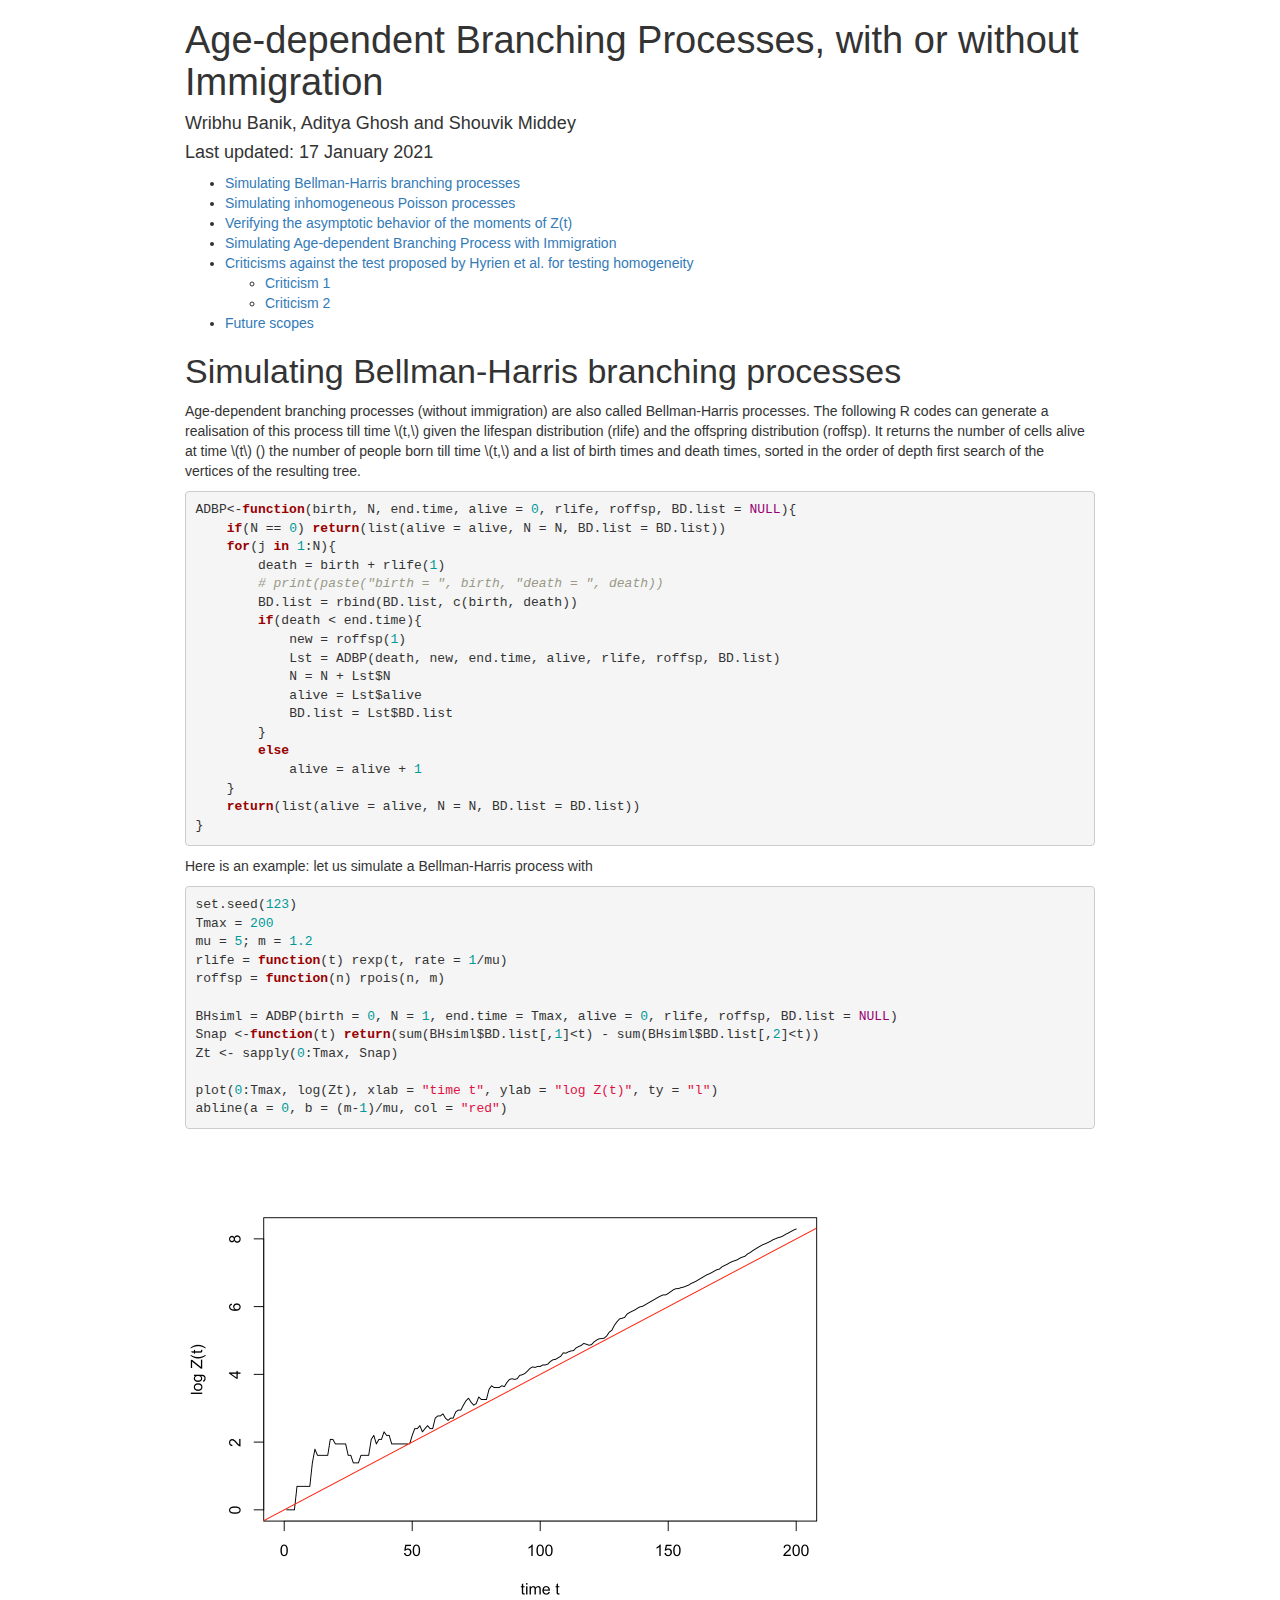
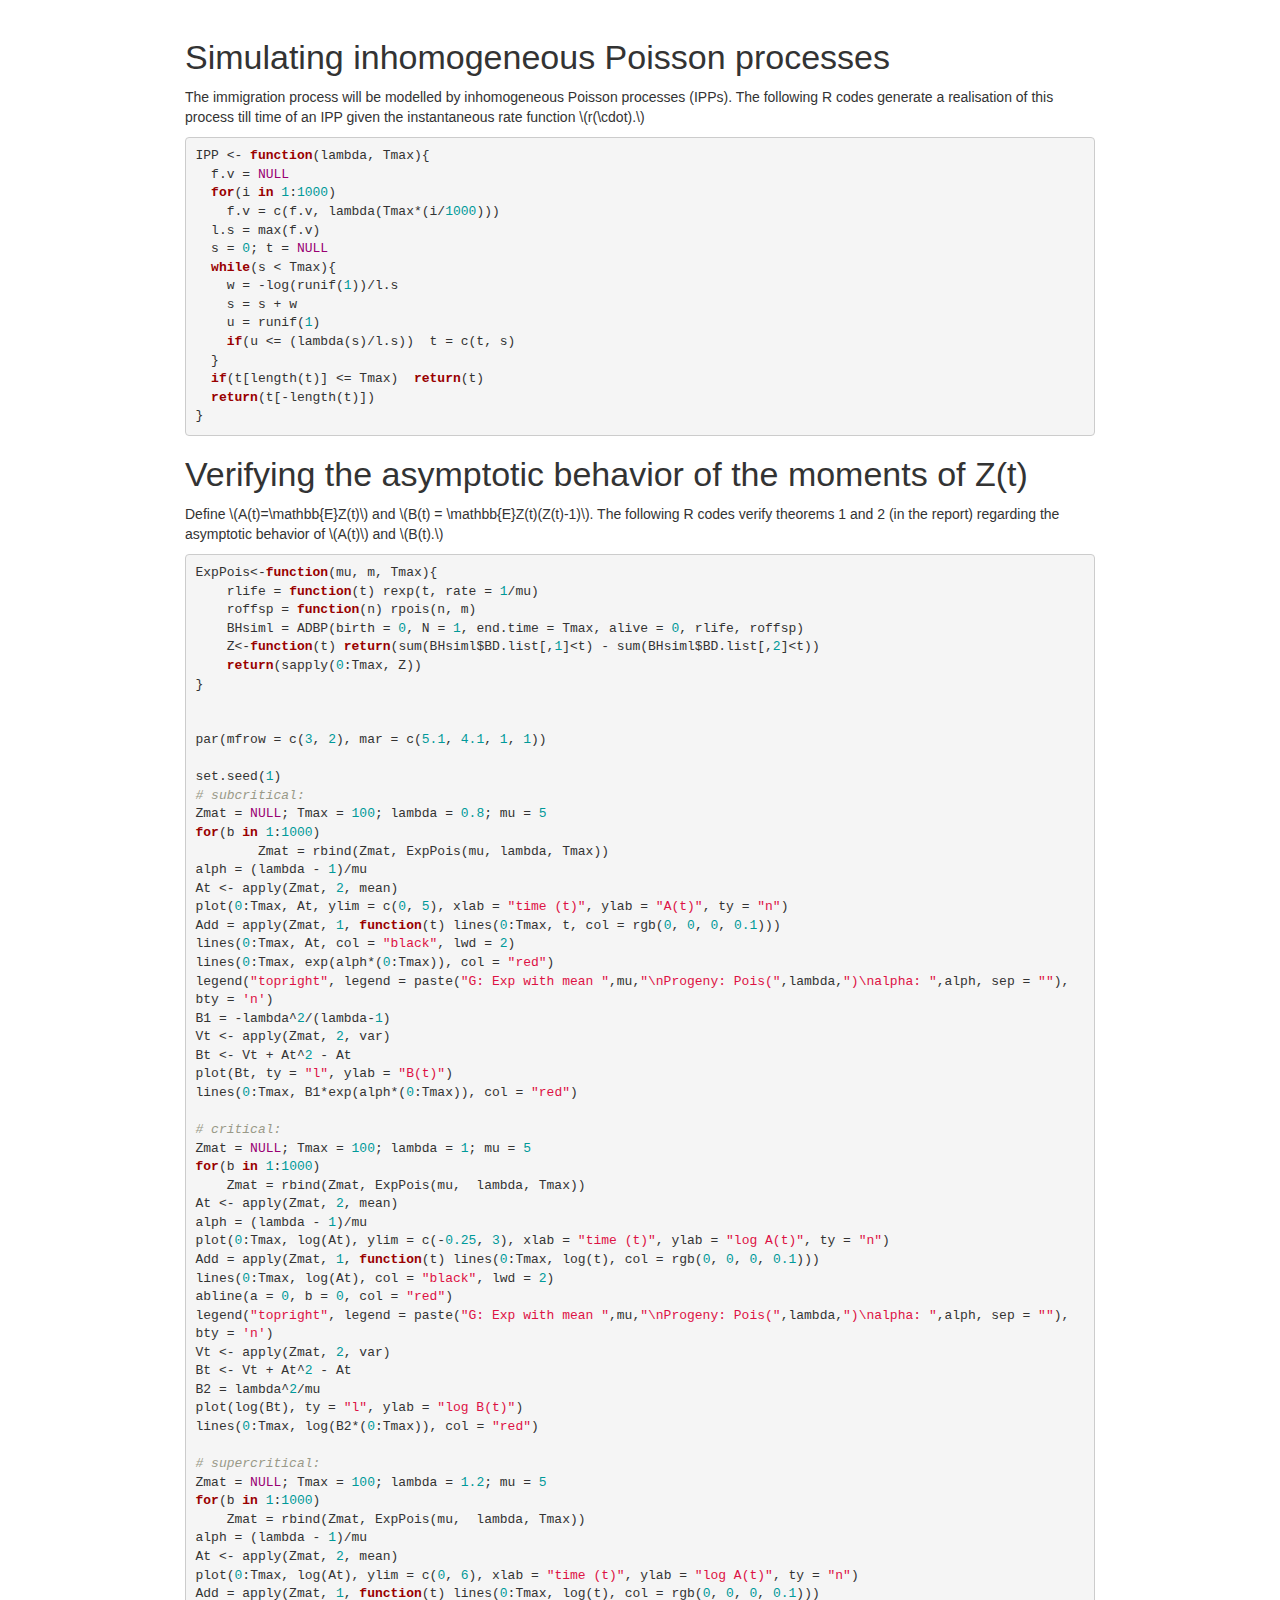
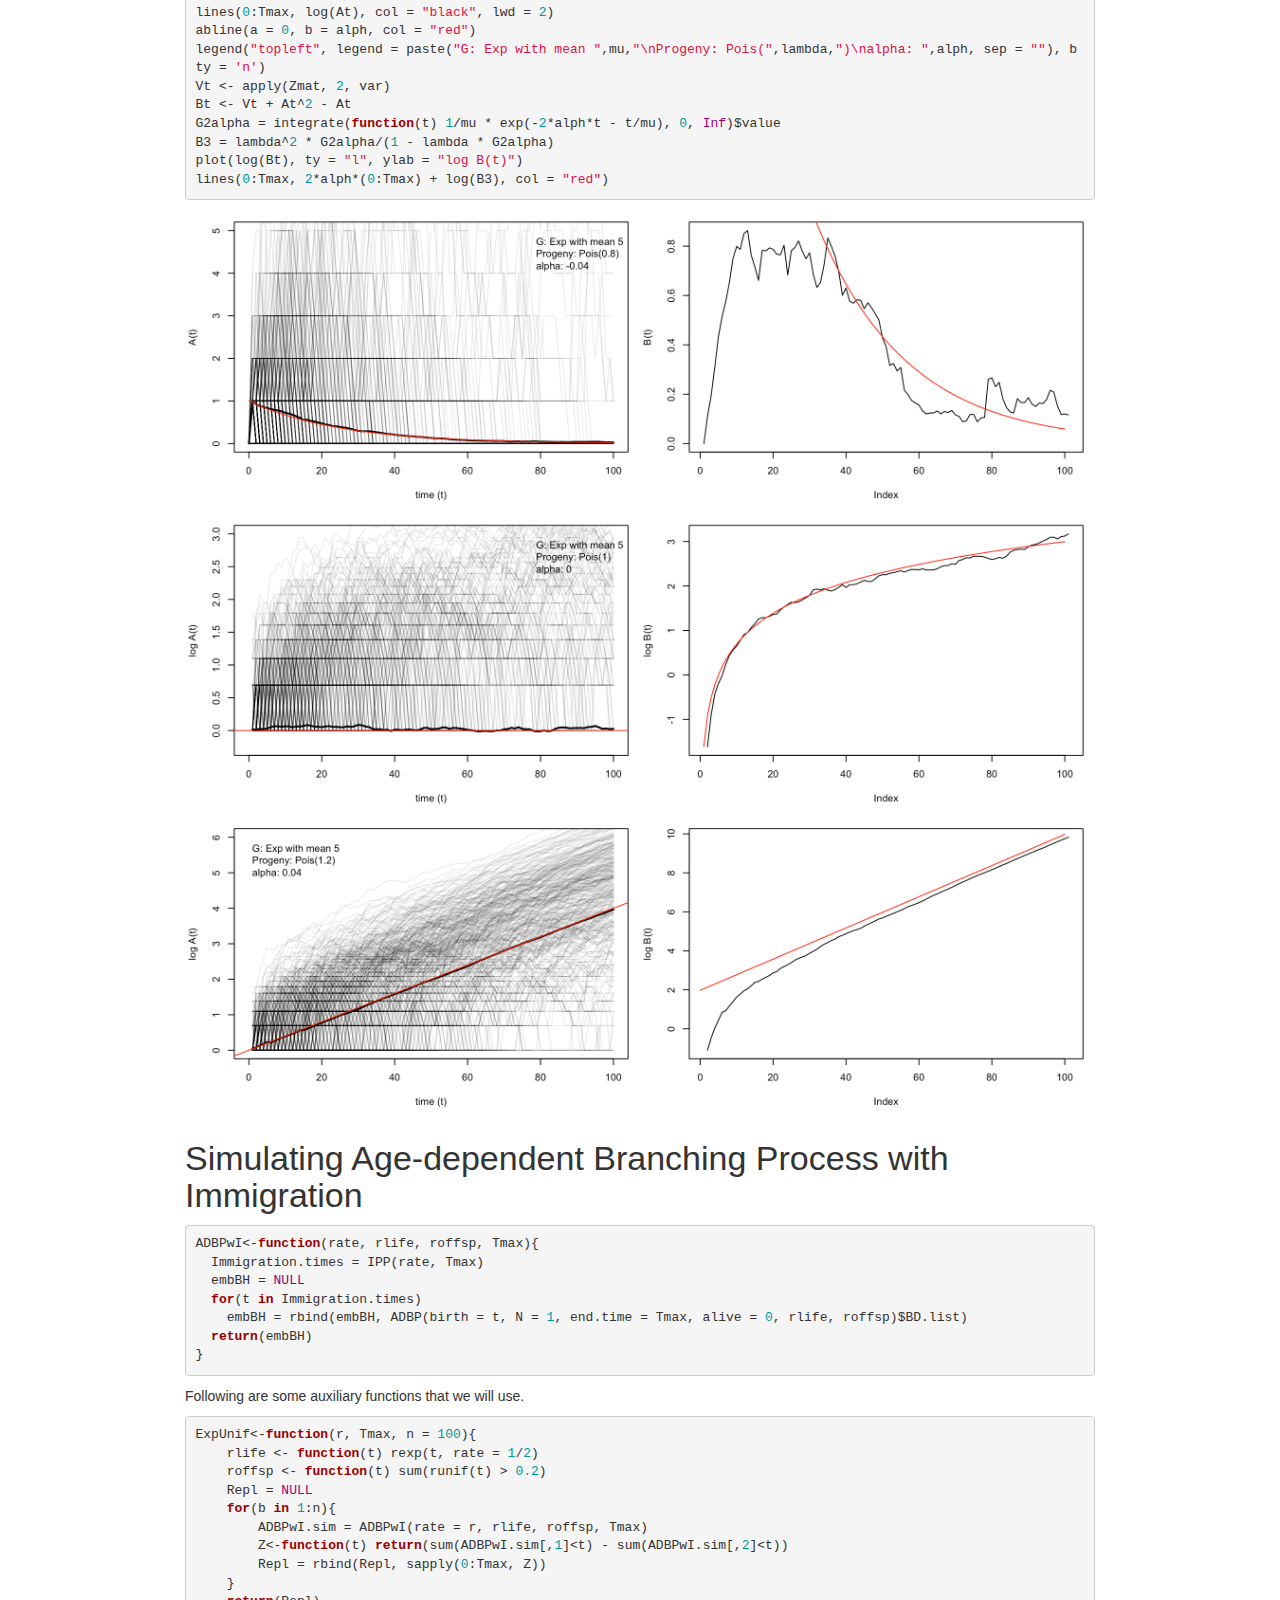
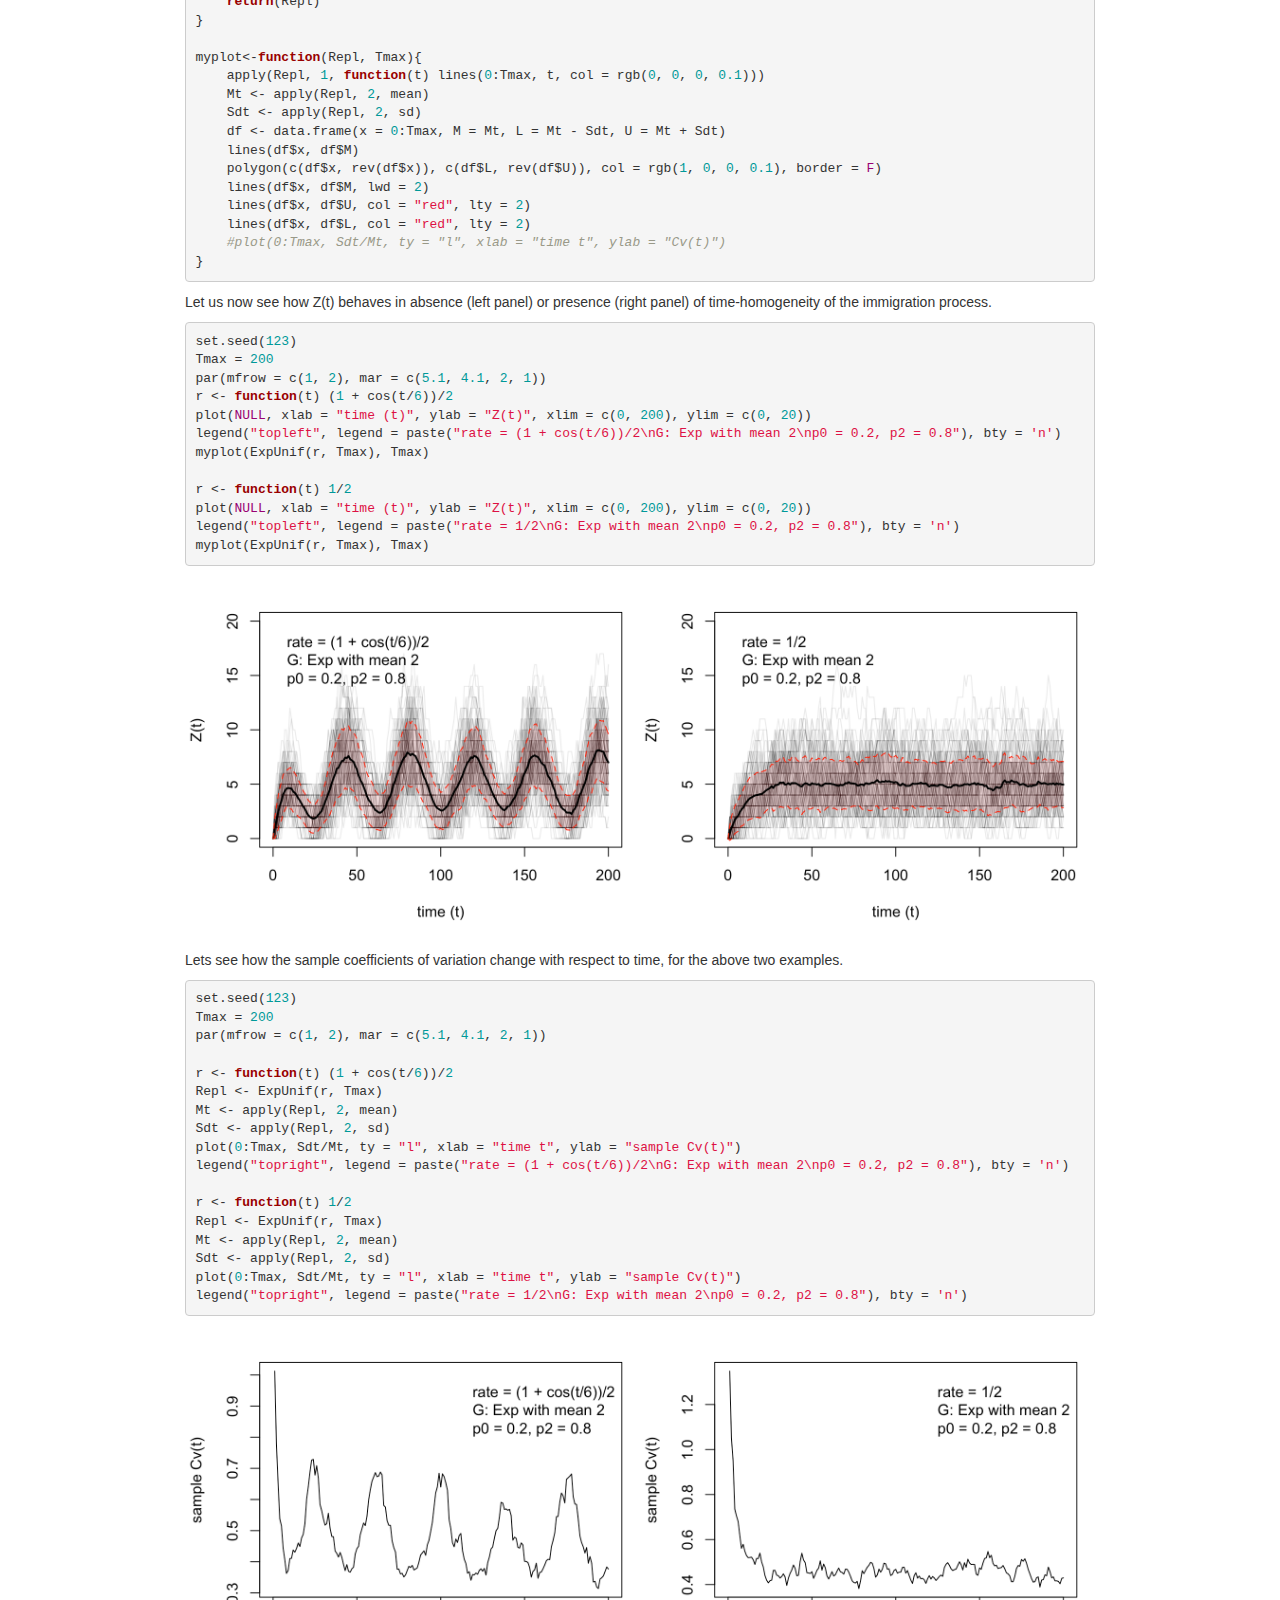
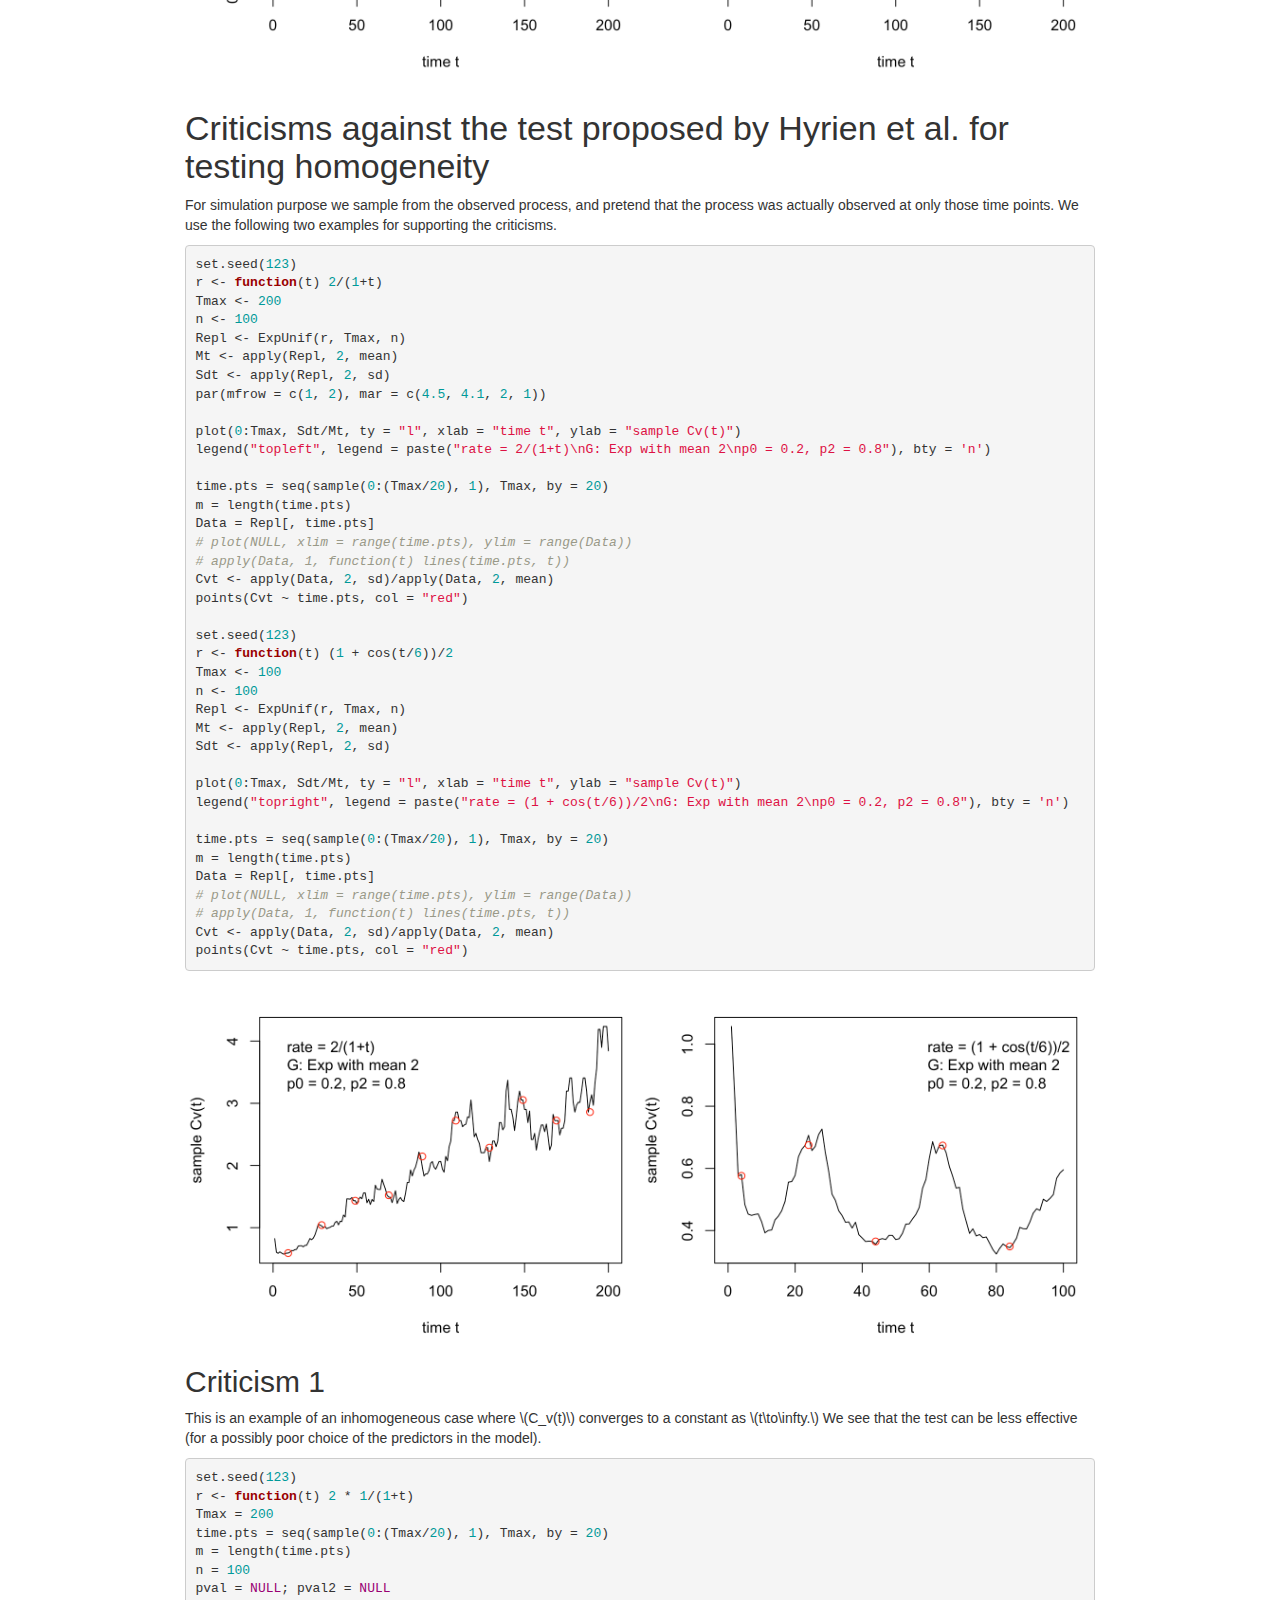
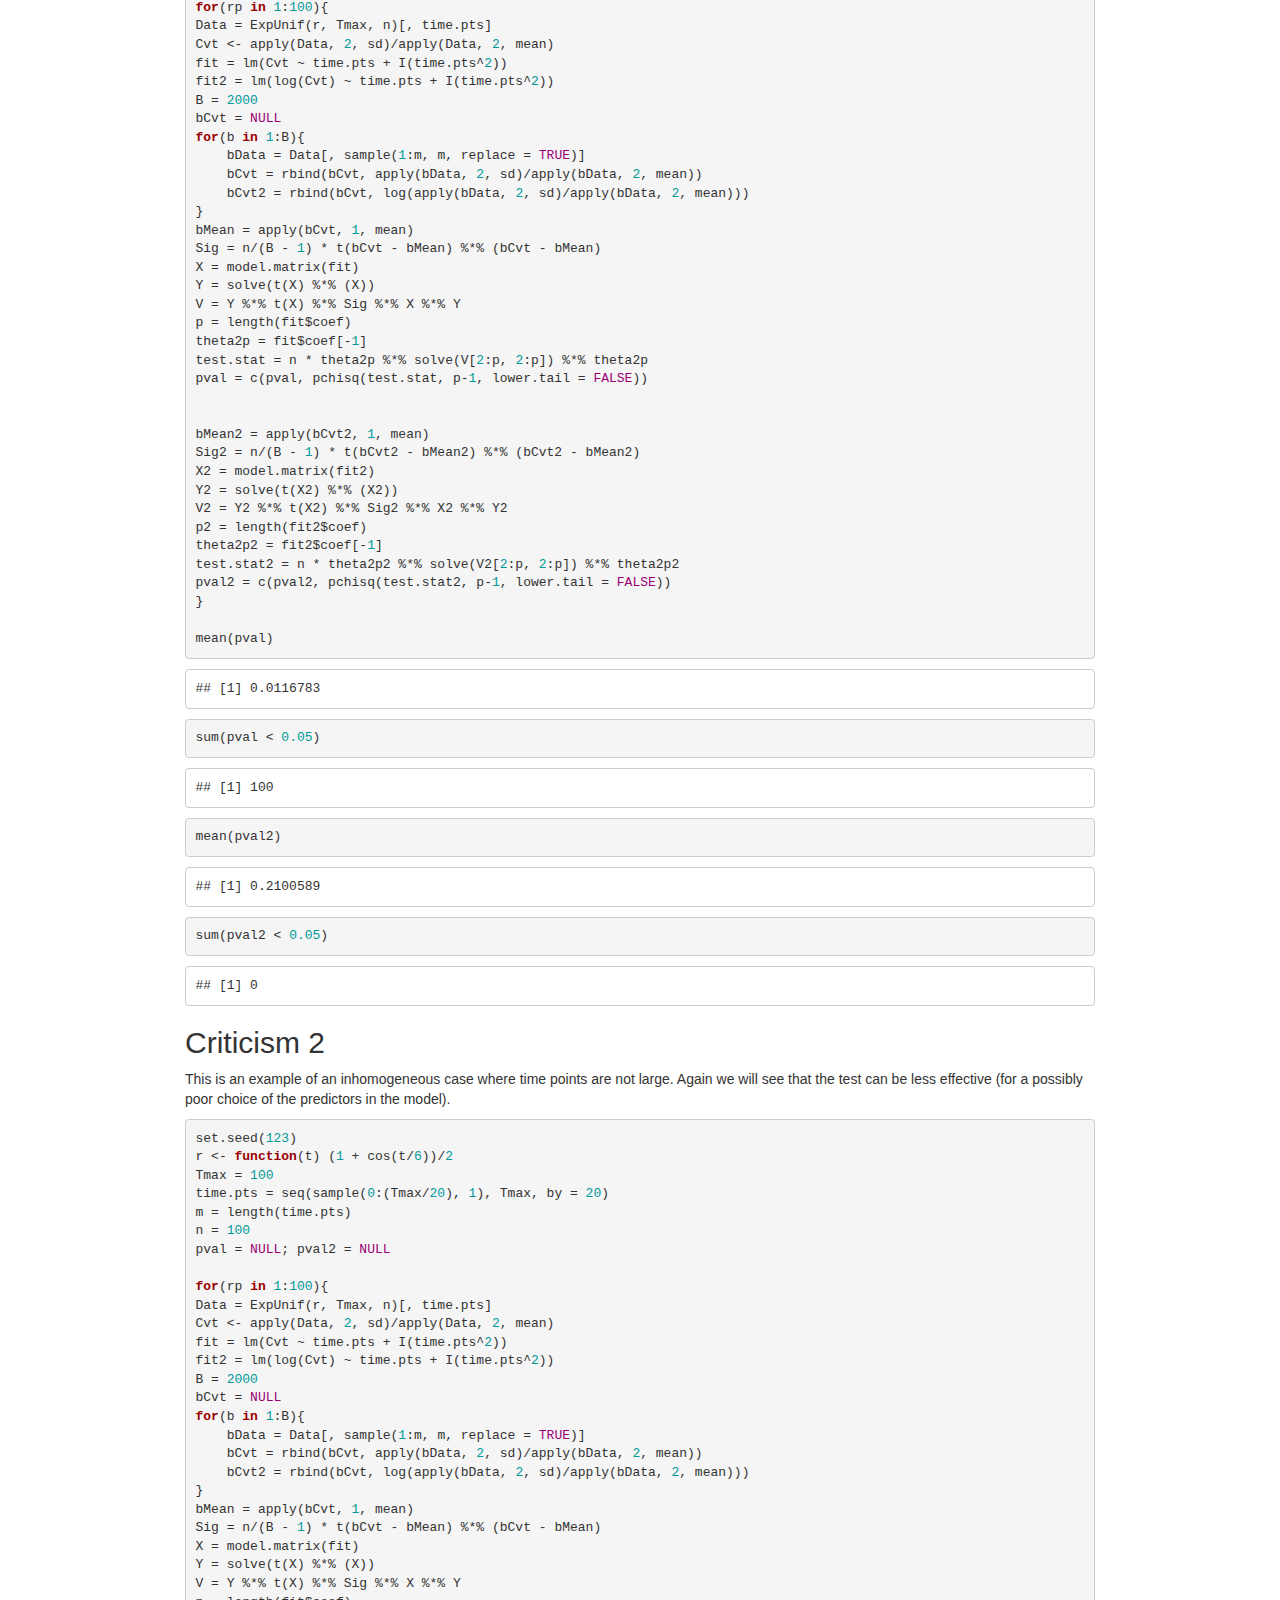
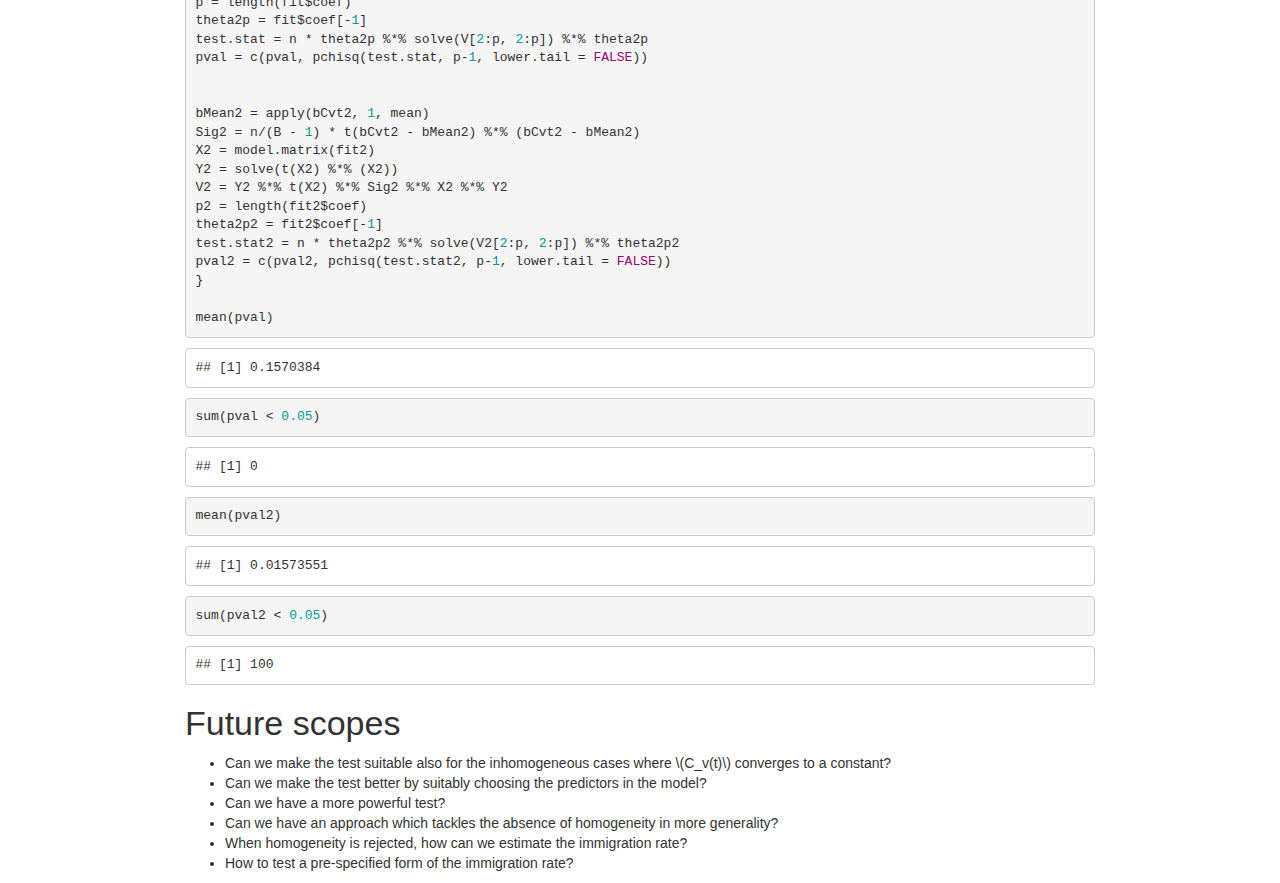
==== ADBP.html @ 42075670 "Add files via upload" ====
<!DOCTYPE html>

<html>

<head>

<meta charset="utf-8" />
<meta name="generator" content="pandoc" />
<meta http-equiv="X-UA-Compatible" content="IE=EDGE" />


<meta name="author" content="Wribhu Banik, Aditya Ghosh and Shouvik Middey" />


<title>Age-dependent Branching Processes, with or without Immigration</title>

<script>/*! jQuery v1.11.3 | (c) 2005, 2015 jQuery Foundation, Inc. | jquery.org/license */
!function(a,b){"object"==typeof module&&"object"==typeof module.exports?module.exports=a.document?b(a,!0):function(a){if(!a.document)throw new Error("jQuery requires a window with a document");return b(a)}:b(a)}("undefined"!=typeof window?window:this,function(a,b){var c=[],d=c.slice,e=c.concat,f=c.push,g=c.indexOf,h={},i=h.toString,j=h.hasOwnProperty,k={},l="1.11.3",m=function(a,b){return new m.fn.init(a,b)},n=/^[\s\uFEFF\xA0]+|[\s\uFEFF\xA0]+$/g,o=/^-ms-/,p=/-([\da-z])/gi,q=function(a,b){return b.toUpperCase()};m.fn=m.prototype={jquery:l,constructor:m,selector:"",length:0,toArray:function(){return d.call(this)},get:function(a){return null!=a?0>a?this[a+this.length]:this[a]:d.call(this)},pushStack:function(a){var b=m.merge(this.constructor(),a);return b.prevObject=this,b.context=this.context,b},each:function(a,b){return m.each(this,a,b)},map:function(a){return this.pushStack(m.map(this,function(b,c){return a.call(b,c,b)}))},slice:function(){return this.pushStack(d.apply(this,arguments))},first:function(){return this.eq(0)},last:function(){return this.eq(-1)},eq:function(a){var b=this.length,c=+a+(0>a?b:0);return this.pushStack(c>=0&&b>c?[this[c]]:[])},end:function(){return this.prevObject||this.constructor(null)},push:f,sort:c.sort,splice:c.splice},m.extend=m.fn.extend=function(){var a,b,c,d,e,f,g=arguments[0]||{},h=1,i=arguments.length,j=!1;for("boolean"==typeof g&&(j=g,g=arguments[h]||{},h++),"object"==typeof g||m.isFunction(g)||(g={}),h===i&&(g=this,h--);i>h;h++)if(null!=(e=arguments[h]))for(d in e)a=g[d],c=e[d],g!==c&&(j&&c&&(m.isPlainObject(c)||(b=m.isArray(c)))?(b?(b=!1,f=a&&m.isArray(a)?a:[]):f=a&&m.isPlainObject(a)?a:{},g[d]=m.extend(j,f,c)):void 0!==c&&(g[d]=c));return g},m.extend({expando:"jQuery"+(l+Math.random()).replace(/\D/g,""),isReady:!0,error:function(a){throw new Error(a)},noop:function(){},isFunction:function(a){return"function"===m.type(a)},isArray:Array.isArray||function(a){return"array"===m.type(a)},isWindow:function(a){return null!=a&&a==a.window},isNumeric:function(a){return!m.isArray(a)&&a-parseFloat(a)+1>=0},isEmptyObject:function(a){var b;for(b in a)return!1;return!0},isPlainObject:function(a){var b;if(!a||"object"!==m.type(a)||a.nodeType||m.isWindow(a))return!1;try{if(a.constructor&&!j.call(a,"constructor")&&!j.call(a.constructor.prototype,"isPrototypeOf"))return!1}catch(c){return!1}if(k.ownLast)for(b in a)return j.call(a,b);for(b in a);return void 0===b||j.call(a,b)},type:function(a){return null==a?a+"":"object"==typeof a||"function"==typeof a?h[i.call(a)]||"object":typeof a},globalEval:function(b){b&&m.trim(b)&&(a.execScript||function(b){a.eval.call(a,b)})(b)},camelCase:function(a){return a.replace(o,"ms-").replace(p,q)},nodeName:function(a,b){return a.nodeName&&a.nodeName.toLowerCase()===b.toLowerCase()},each:function(a,b,c){var d,e=0,f=a.length,g=r(a);if(c){if(g){for(;f>e;e++)if(d=b.apply(a[e],c),d===!1)break}else for(e in a)if(d=b.apply(a[e],c),d===!1)break}else if(g){for(;f>e;e++)if(d=b.call(a[e],e,a[e]),d===!1)break}else for(e in a)if(d=b.call(a[e],e,a[e]),d===!1)break;return a},trim:function(a){return null==a?"":(a+"").replace(n,"")},makeArray:function(a,b){var c=b||[];return null!=a&&(r(Object(a))?m.merge(c,"string"==typeof a?[a]:a):f.call(c,a)),c},inArray:function(a,b,c){var d;if(b){if(g)return g.call(b,a,c);for(d=b.length,c=c?0>c?Math.max(0,d+c):c:0;d>c;c++)if(c in b&&b[c]===a)return c}return-1},merge:function(a,b){var c=+b.length,d=0,e=a.length;while(c>d)a[e++]=b[d++];if(c!==c)while(void 0!==b[d])a[e++]=b[d++];return a.length=e,a},grep:function(a,b,c){for(var d,e=[],f=0,g=a.length,h=!c;g>f;f++)d=!b(a[f],f),d!==h&&e.push(a[f]);return e},map:function(a,b,c){var d,f=0,g=a.length,h=r(a),i=[];if(h)for(;g>f;f++)d=b(a[f],f,c),null!=d&&i.push(d);else for(f in a)d=b(a[f],f,c),null!=d&&i.push(d);return e.apply([],i)},guid:1,proxy:function(a,b){var c,e,f;return"string"==typeof b&&(f=a[b],b=a,a=f),m.isFunction(a)?(c=d.call(arguments,2),e=function(){return a.apply(b||this,c.concat(d.call(arguments)))},e.guid=a.guid=a.guid||m.guid++,e):void 0},now:function(){return+new Date},support:k}),m.each("Boolean Number String Function Array Date RegExp Object Error".split(" "),function(a,b){h["[object "+b+"]"]=b.toLowerCase()});function r(a){var b="length"in a&&a.length,c=m.type(a);return"function"===c||m.isWindow(a)?!1:1===a.nodeType&&b?!0:"array"===c||0===b||"number"==typeof b&&b>0&&b-1 in a}var s=function(a){var b,c,d,e,f,g,h,i,j,k,l,m,n,o,p,q,r,s,t,u="sizzle"+1*new Date,v=a.document,w=0,x=0,y=ha(),z=ha(),A=ha(),B=function(a,b){return a===b&&(l=!0),0},C=1<<31,D={}.hasOwnProperty,E=[],F=E.pop,G=E.push,H=E.push,I=E.slice,J=function(a,b){for(var c=0,d=a.length;d>c;c++)if(a[c]===b)return c;return-1},K="checked|selected|async|autofocus|autoplay|controls|defer|disabled|hidden|ismap|loop|multiple|open|readonly|required|scoped",L="[\\x20\\t\\r\\n\\f]",M="(?:\\\\.|[\\w-]|[^\\x00-\\xa0])+",N=M.replace("w","w#"),O="\\["+L+"*("+M+")(?:"+L+"*([*^$|!~]?=)"+L+"*(?:'((?:\\\\.|[^\\\\'])*)'|\"((?:\\\\.|[^\\\\\"])*)\"|("+N+"))|)"+L+"*\\]",P=":("+M+")(?:\\((('((?:\\\\.|[^\\\\'])*)'|\"((?:\\\\.|[^\\\\\"])*)\")|((?:\\\\.|[^\\\\()[\\]]|"+O+")*)|.*)\\)|)",Q=new RegExp(L+"+","g"),R=new RegExp("^"+L+"+|((?:^|[^\\\\])(?:\\\\.)*)"+L+"+$","g"),S=new RegExp("^"+L+"*,"+L+"*"),T=new RegExp("^"+L+"*([>+~]|"+L+")"+L+"*"),U=new RegExp("="+L+"*([^\\]'\"]*?)"+L+"*\\]","g"),V=new RegExp(P),W=new RegExp("^"+N+"$"),X={ID:new RegExp("^#("+M+")"),CLASS:new RegExp("^\\.("+M+")"),TAG:new RegExp("^("+M.replace("w","w*")+")"),ATTR:new RegExp("^"+O),PSEUDO:new RegExp("^"+P),CHILD:new RegExp("^:(only|first|last|nth|nth-last)-(child|of-type)(?:\\("+L+"*(even|odd|(([+-]|)(\\d*)n|)"+L+"*(?:([+-]|)"+L+"*(\\d+)|))"+L+"*\\)|)","i"),bool:new RegExp("^(?:"+K+")$","i"),needsContext:new RegExp("^"+L+"*[>+~]|:(even|odd|eq|gt|lt|nth|first|last)(?:\\("+L+"*((?:-\\d)?\\d*)"+L+"*\\)|)(?=[^-]|$)","i")},Y=/^(?:input|select|textarea|button)$/i,Z=/^h\d$/i,$=/^[^{]+\{\s*\[native \w/,_=/^(?:#([\w-]+)|(\w+)|\.([\w-]+))$/,aa=/[+~]/,ba=/'|\\/g,ca=new RegExp("\\\\([\\da-f]{1,6}"+L+"?|("+L+")|.)","ig"),da=function(a,b,c){var d="0x"+b-65536;return d!==d||c?b:0>d?String.fromCharCode(d+65536):String.fromCharCode(d>>10|55296,1023&d|56320)},ea=function(){m()};try{H.apply(E=I.call(v.childNodes),v.childNodes),E[v.childNodes.length].nodeType}catch(fa){H={apply:E.length?function(a,b){G.apply(a,I.call(b))}:function(a,b){var c=a.length,d=0;while(a[c++]=b[d++]);a.length=c-1}}}function ga(a,b,d,e){var f,h,j,k,l,o,r,s,w,x;if((b?b.ownerDocument||b:v)!==n&&m(b),b=b||n,d=d||[],k=b.nodeType,"string"!=typeof a||!a||1!==k&&9!==k&&11!==k)return d;if(!e&&p){if(11!==k&&(f=_.exec(a)))if(j=f[1]){if(9===k){if(h=b.getElementById(j),!h||!h.parentNode)return d;if(h.id===j)return d.push(h),d}else if(b.ownerDocument&&(h=b.ownerDocument.getElementById(j))&&t(b,h)&&h.id===j)return d.push(h),d}else{if(f[2])return H.apply(d,b.getElementsByTagName(a)),d;if((j=f[3])&&c.getElementsByClassName)return H.apply(d,b.getElementsByClassName(j)),d}if(c.qsa&&(!q||!q.test(a))){if(s=r=u,w=b,x=1!==k&&a,1===k&&"object"!==b.nodeName.toLowerCase()){o=g(a),(r=b.getAttribute("id"))?s=r.replace(ba,"\\$&"):b.setAttribute("id",s),s="[id='"+s+"'] ",l=o.length;while(l--)o[l]=s+ra(o[l]);w=aa.test(a)&&pa(b.parentNode)||b,x=o.join(",")}if(x)try{return H.apply(d,w.querySelectorAll(x)),d}catch(y){}finally{r||b.removeAttribute("id")}}}return i(a.replace(R,"$1"),b,d,e)}function ha(){var a=[];function b(c,e){return a.push(c+" ")>d.cacheLength&&delete b[a.shift()],b[c+" "]=e}return b}function ia(a){return a[u]=!0,a}function ja(a){var b=n.createElement("div");try{return!!a(b)}catch(c){return!1}finally{b.parentNode&&b.parentNode.removeChild(b),b=null}}function ka(a,b){var c=a.split("|"),e=a.length;while(e--)d.attrHandle[c[e]]=b}function la(a,b){var c=b&&a,d=c&&1===a.nodeType&&1===b.nodeType&&(~b.sourceIndex||C)-(~a.sourceIndex||C);if(d)return d;if(c)while(c=c.nextSibling)if(c===b)return-1;return a?1:-1}function ma(a){return function(b){var c=b.nodeName.toLowerCase();return"input"===c&&b.type===a}}function na(a){return function(b){var c=b.nodeName.toLowerCase();return("input"===c||"button"===c)&&b.type===a}}function oa(a){return ia(function(b){return b=+b,ia(function(c,d){var e,f=a([],c.length,b),g=f.length;while(g--)c[e=f[g]]&&(c[e]=!(d[e]=c[e]))})})}function pa(a){return a&&"undefined"!=typeof a.getElementsByTagName&&a}c=ga.support={},f=ga.isXML=function(a){var b=a&&(a.ownerDocument||a).documentElement;return b?"HTML"!==b.nodeName:!1},m=ga.setDocument=function(a){var b,e,g=a?a.ownerDocument||a:v;return g!==n&&9===g.nodeType&&g.documentElement?(n=g,o=g.documentElement,e=g.defaultView,e&&e!==e.top&&(e.addEventListener?e.addEventListener("unload",ea,!1):e.attachEvent&&e.attachEvent("onunload",ea)),p=!f(g),c.attributes=ja(function(a){return a.className="i",!a.getAttribute("className")}),c.getElementsByTagName=ja(function(a){return a.appendChild(g.createComment("")),!a.getElementsByTagName("*").length}),c.getElementsByClassName=$.test(g.getElementsByClassName),c.getById=ja(function(a){return o.appendChild(a).id=u,!g.getElementsByName||!g.getElementsByName(u).length}),c.getById?(d.find.ID=function(a,b){if("undefined"!=typeof b.getElementById&&p){var c=b.getElementById(a);return c&&c.parentNode?[c]:[]}},d.filter.ID=function(a){var b=a.replace(ca,da);return function(a){return a.getAttribute("id")===b}}):(delete d.find.ID,d.filter.ID=function(a){var b=a.replace(ca,da);return function(a){var c="undefined"!=typeof a.getAttributeNode&&a.getAttributeNode("id");return c&&c.value===b}}),d.find.TAG=c.getElementsByTagName?function(a,b){return"undefined"!=typeof b.getElementsByTagName?b.getElementsByTagName(a):c.qsa?b.querySelectorAll(a):void 0}:function(a,b){var c,d=[],e=0,f=b.getElementsByTagName(a);if("*"===a){while(c=f[e++])1===c.nodeType&&d.push(c);return d}return f},d.find.CLASS=c.getElementsByClassName&&function(a,b){return p?b.getElementsByClassName(a):void 0},r=[],q=[],(c.qsa=$.test(g.querySelectorAll))&&(ja(function(a){o.appendChild(a).innerHTML="<a id='"+u+"'></a><select id='"+u+"-\f]' msallowcapture=''><option selected=''></option></select>",a.querySelectorAll("[msallowcapture^='']").length&&q.push("[*^$]="+L+"*(?:''|\"\")"),a.querySelectorAll("[selected]").length||q.push("\\["+L+"*(?:value|"+K+")"),a.querySelectorAll("[id~="+u+"-]").length||q.push("~="),a.querySelectorAll(":checked").length||q.push(":checked"),a.querySelectorAll("a#"+u+"+*").length||q.push(".#.+[+~]")}),ja(function(a){var b=g.createElement("input");b.setAttribute("type","hidden"),a.appendChild(b).setAttribute("name","D"),a.querySelectorAll("[name=d]").length&&q.push("name"+L+"*[*^$|!~]?="),a.querySelectorAll(":enabled").length||q.push(":enabled",":disabled"),a.querySelectorAll("*,:x"),q.push(",.*:")})),(c.matchesSelector=$.test(s=o.matches||o.webkitMatchesSelector||o.mozMatchesSelector||o.oMatchesSelector||o.msMatchesSelector))&&ja(function(a){c.disconnectedMatch=s.call(a,"div"),s.call(a,"[s!='']:x"),r.push("!=",P)}),q=q.length&&new RegExp(q.join("|")),r=r.length&&new RegExp(r.join("|")),b=$.test(o.compareDocumentPosition),t=b||$.test(o.contains)?function(a,b){var c=9===a.nodeType?a.documentElement:a,d=b&&b.parentNode;return a===d||!(!d||1!==d.nodeType||!(c.contains?c.contains(d):a.compareDocumentPosition&&16&a.compareDocumentPosition(d)))}:function(a,b){if(b)while(b=b.parentNode)if(b===a)return!0;return!1},B=b?function(a,b){if(a===b)return l=!0,0;var d=!a.compareDocumentPosition-!b.compareDocumentPosition;return d?d:(d=(a.ownerDocument||a)===(b.ownerDocument||b)?a.compareDocumentPosition(b):1,1&d||!c.sortDetached&&b.compareDocumentPosition(a)===d?a===g||a.ownerDocument===v&&t(v,a)?-1:b===g||b.ownerDocument===v&&t(v,b)?1:k?J(k,a)-J(k,b):0:4&d?-1:1)}:function(a,b){if(a===b)return l=!0,0;var c,d=0,e=a.parentNode,f=b.parentNode,h=[a],i=[b];if(!e||!f)return a===g?-1:b===g?1:e?-1:f?1:k?J(k,a)-J(k,b):0;if(e===f)return la(a,b);c=a;while(c=c.parentNode)h.unshift(c);c=b;while(c=c.parentNode)i.unshift(c);while(h[d]===i[d])d++;return d?la(h[d],i[d]):h[d]===v?-1:i[d]===v?1:0},g):n},ga.matches=function(a,b){return ga(a,null,null,b)},ga.matchesSelector=function(a,b){if((a.ownerDocument||a)!==n&&m(a),b=b.replace(U,"='$1']"),!(!c.matchesSelector||!p||r&&r.test(b)||q&&q.test(b)))try{var d=s.call(a,b);if(d||c.disconnectedMatch||a.document&&11!==a.document.nodeType)return d}catch(e){}return ga(b,n,null,[a]).length>0},ga.contains=function(a,b){return(a.ownerDocument||a)!==n&&m(a),t(a,b)},ga.attr=function(a,b){(a.ownerDocument||a)!==n&&m(a);var e=d.attrHandle[b.toLowerCase()],f=e&&D.call(d.attrHandle,b.toLowerCase())?e(a,b,!p):void 0;return void 0!==f?f:c.attributes||!p?a.getAttribute(b):(f=a.getAttributeNode(b))&&f.specified?f.value:null},ga.error=function(a){throw new Error("Syntax error, unrecognized expression: "+a)},ga.uniqueSort=function(a){var b,d=[],e=0,f=0;if(l=!c.detectDuplicates,k=!c.sortStable&&a.slice(0),a.sort(B),l){while(b=a[f++])b===a[f]&&(e=d.push(f));while(e--)a.splice(d[e],1)}return k=null,a},e=ga.getText=function(a){var b,c="",d=0,f=a.nodeType;if(f){if(1===f||9===f||11===f){if("string"==typeof a.textContent)return a.textContent;for(a=a.firstChild;a;a=a.nextSibling)c+=e(a)}else if(3===f||4===f)return a.nodeValue}else while(b=a[d++])c+=e(b);return c},d=ga.selectors={cacheLength:50,createPseudo:ia,match:X,attrHandle:{},find:{},relative:{">":{dir:"parentNode",first:!0}," ":{dir:"parentNode"},"+":{dir:"previousSibling",first:!0},"~":{dir:"previousSibling"}},preFilter:{ATTR:function(a){return a[1]=a[1].replace(ca,da),a[3]=(a[3]||a[4]||a[5]||"").replace(ca,da),"~="===a[2]&&(a[3]=" "+a[3]+" "),a.slice(0,4)},CHILD:function(a){return a[1]=a[1].toLowerCase(),"nth"===a[1].slice(0,3)?(a[3]||ga.error(a[0]),a[4]=+(a[4]?a[5]+(a[6]||1):2*("even"===a[3]||"odd"===a[3])),a[5]=+(a[7]+a[8]||"odd"===a[3])):a[3]&&ga.error(a[0]),a},PSEUDO:function(a){var b,c=!a[6]&&a[2];return X.CHILD.test(a[0])?null:(a[3]?a[2]=a[4]||a[5]||"":c&&V.test(c)&&(b=g(c,!0))&&(b=c.indexOf(")",c.length-b)-c.length)&&(a[0]=a[0].slice(0,b),a[2]=c.slice(0,b)),a.slice(0,3))}},filter:{TAG:function(a){var b=a.replace(ca,da).toLowerCase();return"*"===a?function(){return!0}:function(a){return a.nodeName&&a.nodeName.toLowerCase()===b}},CLASS:function(a){var b=y[a+" "];return b||(b=new RegExp("(^|"+L+")"+a+"("+L+"|$)"))&&y(a,function(a){return b.test("string"==typeof a.className&&a.className||"undefined"!=typeof a.getAttribute&&a.getAttribute("class")||"")})},ATTR:function(a,b,c){return function(d){var e=ga.attr(d,a);return null==e?"!="===b:b?(e+="","="===b?e===c:"!="===b?e!==c:"^="===b?c&&0===e.indexOf(c):"*="===b?c&&e.indexOf(c)>-1:"$="===b?c&&e.slice(-c.length)===c:"~="===b?(" "+e.replace(Q," ")+" ").indexOf(c)>-1:"|="===b?e===c||e.slice(0,c.length+1)===c+"-":!1):!0}},CHILD:function(a,b,c,d,e){var f="nth"!==a.slice(0,3),g="last"!==a.slice(-4),h="of-type"===b;return 1===d&&0===e?function(a){return!!a.parentNode}:function(b,c,i){var j,k,l,m,n,o,p=f!==g?"nextSibling":"previousSibling",q=b.parentNode,r=h&&b.nodeName.toLowerCase(),s=!i&&!h;if(q){if(f){while(p){l=b;while(l=l[p])if(h?l.nodeName.toLowerCase()===r:1===l.nodeType)return!1;o=p="only"===a&&!o&&"nextSibling"}return!0}if(o=[g?q.firstChild:q.lastChild],g&&s){k=q[u]||(q[u]={}),j=k[a]||[],n=j[0]===w&&j[1],m=j[0]===w&&j[2],l=n&&q.childNodes[n];while(l=++n&&l&&l[p]||(m=n=0)||o.pop())if(1===l.nodeType&&++m&&l===b){k[a]=[w,n,m];break}}else if(s&&(j=(b[u]||(b[u]={}))[a])&&j[0]===w)m=j[1];else while(l=++n&&l&&l[p]||(m=n=0)||o.pop())if((h?l.nodeName.toLowerCase()===r:1===l.nodeType)&&++m&&(s&&((l[u]||(l[u]={}))[a]=[w,m]),l===b))break;return m-=e,m===d||m%d===0&&m/d>=0}}},PSEUDO:function(a,b){var c,e=d.pseudos[a]||d.setFilters[a.toLowerCase()]||ga.error("unsupported pseudo: "+a);return e[u]?e(b):e.length>1?(c=[a,a,"",b],d.setFilters.hasOwnProperty(a.toLowerCase())?ia(function(a,c){var d,f=e(a,b),g=f.length;while(g--)d=J(a,f[g]),a[d]=!(c[d]=f[g])}):function(a){return e(a,0,c)}):e}},pseudos:{not:ia(function(a){var b=[],c=[],d=h(a.replace(R,"$1"));return d[u]?ia(function(a,b,c,e){var f,g=d(a,null,e,[]),h=a.length;while(h--)(f=g[h])&&(a[h]=!(b[h]=f))}):function(a,e,f){return b[0]=a,d(b,null,f,c),b[0]=null,!c.pop()}}),has:ia(function(a){return function(b){return ga(a,b).length>0}}),contains:ia(function(a){return a=a.replace(ca,da),function(b){return(b.textContent||b.innerText||e(b)).indexOf(a)>-1}}),lang:ia(function(a){return W.test(a||"")||ga.error("unsupported lang: "+a),a=a.replace(ca,da).toLowerCase(),function(b){var c;do if(c=p?b.lang:b.getAttribute("xml:lang")||b.getAttribute("lang"))return c=c.toLowerCase(),c===a||0===c.indexOf(a+"-");while((b=b.parentNode)&&1===b.nodeType);return!1}}),target:function(b){var c=a.location&&a.location.hash;return c&&c.slice(1)===b.id},root:function(a){return a===o},focus:function(a){return a===n.activeElement&&(!n.hasFocus||n.hasFocus())&&!!(a.type||a.href||~a.tabIndex)},enabled:function(a){return a.disabled===!1},disabled:function(a){return a.disabled===!0},checked:function(a){var b=a.nodeName.toLowerCase();return"input"===b&&!!a.checked||"option"===b&&!!a.selected},selected:function(a){return a.parentNode&&a.parentNode.selectedIndex,a.selected===!0},empty:function(a){for(a=a.firstChild;a;a=a.nextSibling)if(a.nodeType<6)return!1;return!0},parent:function(a){return!d.pseudos.empty(a)},header:function(a){return Z.test(a.nodeName)},input:function(a){return Y.test(a.nodeName)},button:function(a){var b=a.nodeName.toLowerCase();return"input"===b&&"button"===a.type||"button"===b},text:function(a){var b;return"input"===a.nodeName.toLowerCase()&&"text"===a.type&&(null==(b=a.getAttribute("type"))||"text"===b.toLowerCase())},first:oa(function(){return[0]}),last:oa(function(a,b){return[b-1]}),eq:oa(function(a,b,c){return[0>c?c+b:c]}),even:oa(function(a,b){for(var c=0;b>c;c+=2)a.push(c);return a}),odd:oa(function(a,b){for(var c=1;b>c;c+=2)a.push(c);return a}),lt:oa(function(a,b,c){for(var d=0>c?c+b:c;--d>=0;)a.push(d);return a}),gt:oa(function(a,b,c){for(var d=0>c?c+b:c;++d<b;)a.push(d);return a})}},d.pseudos.nth=d.pseudos.eq;for(b in{radio:!0,checkbox:!0,file:!0,password:!0,image:!0})d.pseudos[b]=ma(b);for(b in{submit:!0,reset:!0})d.pseudos[b]=na(b);function qa(){}qa.prototype=d.filters=d.pseudos,d.setFilters=new qa,g=ga.tokenize=function(a,b){var c,e,f,g,h,i,j,k=z[a+" "];if(k)return b?0:k.slice(0);h=a,i=[],j=d.preFilter;while(h){(!c||(e=S.exec(h)))&&(e&&(h=h.slice(e[0].length)||h),i.push(f=[])),c=!1,(e=T.exec(h))&&(c=e.shift(),f.push({value:c,type:e[0].replace(R," ")}),h=h.slice(c.length));for(g in d.filter)!(e=X[g].exec(h))||j[g]&&!(e=j[g](e))||(c=e.shift(),f.push({value:c,type:g,matches:e}),h=h.slice(c.length));if(!c)break}return b?h.length:h?ga.error(a):z(a,i).slice(0)};function ra(a){for(var b=0,c=a.length,d="";c>b;b++)d+=a[b].value;return d}function sa(a,b,c){var d=b.dir,e=c&&"parentNode"===d,f=x++;return b.first?function(b,c,f){while(b=b[d])if(1===b.nodeType||e)return a(b,c,f)}:function(b,c,g){var h,i,j=[w,f];if(g){while(b=b[d])if((1===b.nodeType||e)&&a(b,c,g))return!0}else while(b=b[d])if(1===b.nodeType||e){if(i=b[u]||(b[u]={}),(h=i[d])&&h[0]===w&&h[1]===f)return j[2]=h[2];if(i[d]=j,j[2]=a(b,c,g))return!0}}}function ta(a){return a.length>1?function(b,c,d){var e=a.length;while(e--)if(!a[e](b,c,d))return!1;return!0}:a[0]}function ua(a,b,c){for(var d=0,e=b.length;e>d;d++)ga(a,b[d],c);return c}function va(a,b,c,d,e){for(var f,g=[],h=0,i=a.length,j=null!=b;i>h;h++)(f=a[h])&&(!c||c(f,d,e))&&(g.push(f),j&&b.push(h));return g}function wa(a,b,c,d,e,f){return d&&!d[u]&&(d=wa(d)),e&&!e[u]&&(e=wa(e,f)),ia(function(f,g,h,i){var j,k,l,m=[],n=[],o=g.length,p=f||ua(b||"*",h.nodeType?[h]:h,[]),q=!a||!f&&b?p:va(p,m,a,h,i),r=c?e||(f?a:o||d)?[]:g:q;if(c&&c(q,r,h,i),d){j=va(r,n),d(j,[],h,i),k=j.length;while(k--)(l=j[k])&&(r[n[k]]=!(q[n[k]]=l))}if(f){if(e||a){if(e){j=[],k=r.length;while(k--)(l=r[k])&&j.push(q[k]=l);e(null,r=[],j,i)}k=r.length;while(k--)(l=r[k])&&(j=e?J(f,l):m[k])>-1&&(f[j]=!(g[j]=l))}}else r=va(r===g?r.splice(o,r.length):r),e?e(null,g,r,i):H.apply(g,r)})}function xa(a){for(var b,c,e,f=a.length,g=d.relative[a[0].type],h=g||d.relative[" "],i=g?1:0,k=sa(function(a){return a===b},h,!0),l=sa(function(a){return J(b,a)>-1},h,!0),m=[function(a,c,d){var e=!g&&(d||c!==j)||((b=c).nodeType?k(a,c,d):l(a,c,d));return b=null,e}];f>i;i++)if(c=d.relative[a[i].type])m=[sa(ta(m),c)];else{if(c=d.filter[a[i].type].apply(null,a[i].matches),c[u]){for(e=++i;f>e;e++)if(d.relative[a[e].type])break;return wa(i>1&&ta(m),i>1&&ra(a.slice(0,i-1).concat({value:" "===a[i-2].type?"*":""})).replace(R,"$1"),c,e>i&&xa(a.slice(i,e)),f>e&&xa(a=a.slice(e)),f>e&&ra(a))}m.push(c)}return ta(m)}function ya(a,b){var c=b.length>0,e=a.length>0,f=function(f,g,h,i,k){var l,m,o,p=0,q="0",r=f&&[],s=[],t=j,u=f||e&&d.find.TAG("*",k),v=w+=null==t?1:Math.random()||.1,x=u.length;for(k&&(j=g!==n&&g);q!==x&&null!=(l=u[q]);q++){if(e&&l){m=0;while(o=a[m++])if(o(l,g,h)){i.push(l);break}k&&(w=v)}c&&((l=!o&&l)&&p--,f&&r.push(l))}if(p+=q,c&&q!==p){m=0;while(o=b[m++])o(r,s,g,h);if(f){if(p>0)while(q--)r[q]||s[q]||(s[q]=F.call(i));s=va(s)}H.apply(i,s),k&&!f&&s.length>0&&p+b.length>1&&ga.uniqueSort(i)}return k&&(w=v,j=t),r};return c?ia(f):f}return h=ga.compile=function(a,b){var c,d=[],e=[],f=A[a+" "];if(!f){b||(b=g(a)),c=b.length;while(c--)f=xa(b[c]),f[u]?d.push(f):e.push(f);f=A(a,ya(e,d)),f.selector=a}return f},i=ga.select=function(a,b,e,f){var i,j,k,l,m,n="function"==typeof a&&a,o=!f&&g(a=n.selector||a);if(e=e||[],1===o.length){if(j=o[0]=o[0].slice(0),j.length>2&&"ID"===(k=j[0]).type&&c.getById&&9===b.nodeType&&p&&d.relative[j[1].type]){if(b=(d.find.ID(k.matches[0].replace(ca,da),b)||[])[0],!b)return e;n&&(b=b.parentNode),a=a.slice(j.shift().value.length)}i=X.needsContext.test(a)?0:j.length;while(i--){if(k=j[i],d.relative[l=k.type])break;if((m=d.find[l])&&(f=m(k.matches[0].replace(ca,da),aa.test(j[0].type)&&pa(b.parentNode)||b))){if(j.splice(i,1),a=f.length&&ra(j),!a)return H.apply(e,f),e;break}}}return(n||h(a,o))(f,b,!p,e,aa.test(a)&&pa(b.parentNode)||b),e},c.sortStable=u.split("").sort(B).join("")===u,c.detectDuplicates=!!l,m(),c.sortDetached=ja(function(a){return 1&a.compareDocumentPosition(n.createElement("div"))}),ja(function(a){return a.innerHTML="<a href='#'></a>","#"===a.firstChild.getAttribute("href")})||ka("type|href|height|width",function(a,b,c){return c?void 0:a.getAttribute(b,"type"===b.toLowerCase()?1:2)}),c.attributes&&ja(function(a){return a.innerHTML="<input/>",a.firstChild.setAttribute("value",""),""===a.firstChild.getAttribute("value")})||ka("value",function(a,b,c){return c||"input"!==a.nodeName.toLowerCase()?void 0:a.defaultValue}),ja(function(a){return null==a.getAttribute("disabled")})||ka(K,function(a,b,c){var d;return c?void 0:a[b]===!0?b.toLowerCase():(d=a.getAttributeNode(b))&&d.specified?d.value:null}),ga}(a);m.find=s,m.expr=s.selectors,m.expr[":"]=m.expr.pseudos,m.unique=s.uniqueSort,m.text=s.getText,m.isXMLDoc=s.isXML,m.contains=s.contains;var t=m.expr.match.needsContext,u=/^<(\w+)\s*\/?>(?:<\/\1>|)$/,v=/^.[^:#\[\.,]*$/;function w(a,b,c){if(m.isFunction(b))return m.grep(a,function(a,d){return!!b.call(a,d,a)!==c});if(b.nodeType)return m.grep(a,function(a){return a===b!==c});if("string"==typeof b){if(v.test(b))return m.filter(b,a,c);b=m.filter(b,a)}return m.grep(a,function(a){return m.inArray(a,b)>=0!==c})}m.filter=function(a,b,c){var d=b[0];return c&&(a=":not("+a+")"),1===b.length&&1===d.nodeType?m.find.matchesSelector(d,a)?[d]:[]:m.find.matches(a,m.grep(b,function(a){return 1===a.nodeType}))},m.fn.extend({find:function(a){var b,c=[],d=this,e=d.length;if("string"!=typeof a)return this.pushStack(m(a).filter(function(){for(b=0;e>b;b++)if(m.contains(d[b],this))return!0}));for(b=0;e>b;b++)m.find(a,d[b],c);return c=this.pushStack(e>1?m.unique(c):c),c.selector=this.selector?this.selector+" "+a:a,c},filter:function(a){return this.pushStack(w(this,a||[],!1))},not:function(a){return this.pushStack(w(this,a||[],!0))},is:function(a){return!!w(this,"string"==typeof a&&t.test(a)?m(a):a||[],!1).length}});var x,y=a.document,z=/^(?:\s*(<[\w\W]+>)[^>]*|#([\w-]*))$/,A=m.fn.init=function(a,b){var c,d;if(!a)return this;if("string"==typeof a){if(c="<"===a.charAt(0)&&">"===a.charAt(a.length-1)&&a.length>=3?[null,a,null]:z.exec(a),!c||!c[1]&&b)return!b||b.jquery?(b||x).find(a):this.constructor(b).find(a);if(c[1]){if(b=b instanceof m?b[0]:b,m.merge(this,m.parseHTML(c[1],b&&b.nodeType?b.ownerDocument||b:y,!0)),u.test(c[1])&&m.isPlainObject(b))for(c in b)m.isFunction(this[c])?this[c](b[c]):this.attr(c,b[c]);return this}if(d=y.getElementById(c[2]),d&&d.parentNode){if(d.id!==c[2])return x.find(a);this.length=1,this[0]=d}return this.context=y,this.selector=a,this}return a.nodeType?(this.context=this[0]=a,this.length=1,this):m.isFunction(a)?"undefined"!=typeof x.ready?x.ready(a):a(m):(void 0!==a.selector&&(this.selector=a.selector,this.context=a.context),m.makeArray(a,this))};A.prototype=m.fn,x=m(y);var B=/^(?:parents|prev(?:Until|All))/,C={children:!0,contents:!0,next:!0,prev:!0};m.extend({dir:function(a,b,c){var d=[],e=a[b];while(e&&9!==e.nodeType&&(void 0===c||1!==e.nodeType||!m(e).is(c)))1===e.nodeType&&d.push(e),e=e[b];return d},sibling:function(a,b){for(var c=[];a;a=a.nextSibling)1===a.nodeType&&a!==b&&c.push(a);return c}}),m.fn.extend({has:function(a){var b,c=m(a,this),d=c.length;return this.filter(function(){for(b=0;d>b;b++)if(m.contains(this,c[b]))return!0})},closest:function(a,b){for(var c,d=0,e=this.length,f=[],g=t.test(a)||"string"!=typeof a?m(a,b||this.context):0;e>d;d++)for(c=this[d];c&&c!==b;c=c.parentNode)if(c.nodeType<11&&(g?g.index(c)>-1:1===c.nodeType&&m.find.matchesSelector(c,a))){f.push(c);break}return this.pushStack(f.length>1?m.unique(f):f)},index:function(a){return a?"string"==typeof a?m.inArray(this[0],m(a)):m.inArray(a.jquery?a[0]:a,this):this[0]&&this[0].parentNode?this.first().prevAll().length:-1},add:function(a,b){return this.pushStack(m.unique(m.merge(this.get(),m(a,b))))},addBack:function(a){return this.add(null==a?this.prevObject:this.prevObject.filter(a))}});function D(a,b){do a=a[b];while(a&&1!==a.nodeType);return a}m.each({parent:function(a){var b=a.parentNode;return b&&11!==b.nodeType?b:null},parents:function(a){return m.dir(a,"parentNode")},parentsUntil:function(a,b,c){return m.dir(a,"parentNode",c)},next:function(a){return D(a,"nextSibling")},prev:function(a){return D(a,"previousSibling")},nextAll:function(a){return m.dir(a,"nextSibling")},prevAll:function(a){return m.dir(a,"previousSibling")},nextUntil:function(a,b,c){return m.dir(a,"nextSibling",c)},prevUntil:function(a,b,c){return m.dir(a,"previousSibling",c)},siblings:function(a){return m.sibling((a.parentNode||{}).firstChild,a)},children:function(a){return m.sibling(a.firstChild)},contents:function(a){return m.nodeName(a,"iframe")?a.contentDocument||a.contentWindow.document:m.merge([],a.childNodes)}},function(a,b){m.fn[a]=function(c,d){var e=m.map(this,b,c);return"Until"!==a.slice(-5)&&(d=c),d&&"string"==typeof d&&(e=m.filter(d,e)),this.length>1&&(C[a]||(e=m.unique(e)),B.test(a)&&(e=e.reverse())),this.pushStack(e)}});var E=/\S+/g,F={};function G(a){var b=F[a]={};return m.each(a.match(E)||[],function(a,c){b[c]=!0}),b}m.Callbacks=function(a){a="string"==typeof a?F[a]||G(a):m.extend({},a);var b,c,d,e,f,g,h=[],i=!a.once&&[],j=function(l){for(c=a.memory&&l,d=!0,f=g||0,g=0,e=h.length,b=!0;h&&e>f;f++)if(h[f].apply(l[0],l[1])===!1&&a.stopOnFalse){c=!1;break}b=!1,h&&(i?i.length&&j(i.shift()):c?h=[]:k.disable())},k={add:function(){if(h){var d=h.length;!function f(b){m.each(b,function(b,c){var d=m.type(c);"function"===d?a.unique&&k.has(c)||h.push(c):c&&c.length&&"string"!==d&&f(c)})}(arguments),b?e=h.length:c&&(g=d,j(c))}return this},remove:function(){return h&&m.each(arguments,function(a,c){var d;while((d=m.inArray(c,h,d))>-1)h.splice(d,1),b&&(e>=d&&e--,f>=d&&f--)}),this},has:function(a){return a?m.inArray(a,h)>-1:!(!h||!h.length)},empty:function(){return h=[],e=0,this},disable:function(){return h=i=c=void 0,this},disabled:function(){return!h},lock:function(){return i=void 0,c||k.disable(),this},locked:function(){return!i},fireWith:function(a,c){return!h||d&&!i||(c=c||[],c=[a,c.slice?c.slice():c],b?i.push(c):j(c)),this},fire:function(){return k.fireWith(this,arguments),this},fired:function(){return!!d}};return k},m.extend({Deferred:function(a){var b=[["resolve","done",m.Callbacks("once memory"),"resolved"],["reject","fail",m.Callbacks("once memory"),"rejected"],["notify","progress",m.Callbacks("memory")]],c="pending",d={state:function(){return c},always:function(){return e.done(arguments).fail(arguments),this},then:function(){var a=arguments;return m.Deferred(function(c){m.each(b,function(b,f){var g=m.isFunction(a[b])&&a[b];e[f[1]](function(){var a=g&&g.apply(this,arguments);a&&m.isFunction(a.promise)?a.promise().done(c.resolve).fail(c.reject).progress(c.notify):c[f[0]+"With"](this===d?c.promise():this,g?[a]:arguments)})}),a=null}).promise()},promise:function(a){return null!=a?m.extend(a,d):d}},e={};return d.pipe=d.then,m.each(b,function(a,f){var g=f[2],h=f[3];d[f[1]]=g.add,h&&g.add(function(){c=h},b[1^a][2].disable,b[2][2].lock),e[f[0]]=function(){return e[f[0]+"With"](this===e?d:this,arguments),this},e[f[0]+"With"]=g.fireWith}),d.promise(e),a&&a.call(e,e),e},when:function(a){var b=0,c=d.call(arguments),e=c.length,f=1!==e||a&&m.isFunction(a.promise)?e:0,g=1===f?a:m.Deferred(),h=function(a,b,c){return function(e){b[a]=this,c[a]=arguments.length>1?d.call(arguments):e,c===i?g.notifyWith(b,c):--f||g.resolveWith(b,c)}},i,j,k;if(e>1)for(i=new Array(e),j=new Array(e),k=new Array(e);e>b;b++)c[b]&&m.isFunction(c[b].promise)?c[b].promise().done(h(b,k,c)).fail(g.reject).progress(h(b,j,i)):--f;return f||g.resolveWith(k,c),g.promise()}});var H;m.fn.ready=function(a){return m.ready.promise().done(a),this},m.extend({isReady:!1,readyWait:1,holdReady:function(a){a?m.readyWait++:m.ready(!0)},ready:function(a){if(a===!0?!--m.readyWait:!m.isReady){if(!y.body)return setTimeout(m.ready);m.isReady=!0,a!==!0&&--m.readyWait>0||(H.resolveWith(y,[m]),m.fn.triggerHandler&&(m(y).triggerHandler("ready"),m(y).off("ready")))}}});function I(){y.addEventListener?(y.removeEventListener("DOMContentLoaded",J,!1),a.removeEventListener("load",J,!1)):(y.detachEvent("onreadystatechange",J),a.detachEvent("onload",J))}function J(){(y.addEventListener||"load"===event.type||"complete"===y.readyState)&&(I(),m.ready())}m.ready.promise=function(b){if(!H)if(H=m.Deferred(),"complete"===y.readyState)setTimeout(m.ready);else if(y.addEventListener)y.addEventListener("DOMContentLoaded",J,!1),a.addEventListener("load",J,!1);else{y.attachEvent("onreadystatechange",J),a.attachEvent("onload",J);var c=!1;try{c=null==a.frameElement&&y.documentElement}catch(d){}c&&c.doScroll&&!function e(){if(!m.isReady){try{c.doScroll("left")}catch(a){return setTimeout(e,50)}I(),m.ready()}}()}return H.promise(b)};var K="undefined",L;for(L in m(k))break;k.ownLast="0"!==L,k.inlineBlockNeedsLayout=!1,m(function(){var a,b,c,d;c=y.getElementsByTagName("body")[0],c&&c.style&&(b=y.createElement("div"),d=y.createElement("div"),d.style.cssText="position:absolute;border:0;width:0;height:0;top:0;left:-9999px",c.appendChild(d).appendChild(b),typeof b.style.zoom!==K&&(b.style.cssText="display:inline;margin:0;border:0;padding:1px;width:1px;zoom:1",k.inlineBlockNeedsLayout=a=3===b.offsetWidth,a&&(c.style.zoom=1)),c.removeChild(d))}),function(){var a=y.createElement("div");if(null==k.deleteExpando){k.deleteExpando=!0;try{delete a.test}catch(b){k.deleteExpando=!1}}a=null}(),m.acceptData=function(a){var b=m.noData[(a.nodeName+" ").toLowerCase()],c=+a.nodeType||1;return 1!==c&&9!==c?!1:!b||b!==!0&&a.getAttribute("classid")===b};var M=/^(?:\{[\w\W]*\}|\[[\w\W]*\])$/,N=/([A-Z])/g;function O(a,b,c){if(void 0===c&&1===a.nodeType){var d="data-"+b.replace(N,"-$1").toLowerCase();if(c=a.getAttribute(d),"string"==typeof c){try{c="true"===c?!0:"false"===c?!1:"null"===c?null:+c+""===c?+c:M.test(c)?m.parseJSON(c):c}catch(e){}m.data(a,b,c)}else c=void 0}return c}function P(a){var b;for(b in a)if(("data"!==b||!m.isEmptyObject(a[b]))&&"toJSON"!==b)return!1;

return!0}function Q(a,b,d,e){if(m.acceptData(a)){var f,g,h=m.expando,i=a.nodeType,j=i?m.cache:a,k=i?a[h]:a[h]&&h;if(k&&j[k]&&(e||j[k].data)||void 0!==d||"string"!=typeof b)return k||(k=i?a[h]=c.pop()||m.guid++:h),j[k]||(j[k]=i?{}:{toJSON:m.noop}),("object"==typeof b||"function"==typeof b)&&(e?j[k]=m.extend(j[k],b):j[k].data=m.extend(j[k].data,b)),g=j[k],e||(g.data||(g.data={}),g=g.data),void 0!==d&&(g[m.camelCase(b)]=d),"string"==typeof b?(f=g[b],null==f&&(f=g[m.camelCase(b)])):f=g,f}}function R(a,b,c){if(m.acceptData(a)){var d,e,f=a.nodeType,g=f?m.cache:a,h=f?a[m.expando]:m.expando;if(g[h]){if(b&&(d=c?g[h]:g[h].data)){m.isArray(b)?b=b.concat(m.map(b,m.camelCase)):b in d?b=[b]:(b=m.camelCase(b),b=b in d?[b]:b.split(" ")),e=b.length;while(e--)delete d[b[e]];if(c?!P(d):!m.isEmptyObject(d))return}(c||(delete g[h].data,P(g[h])))&&(f?m.cleanData([a],!0):k.deleteExpando||g!=g.window?delete g[h]:g[h]=null)}}}m.extend({cache:{},noData:{"applet ":!0,"embed ":!0,"object ":"clsid:D27CDB6E-AE6D-11cf-96B8-444553540000"},hasData:function(a){return a=a.nodeType?m.cache[a[m.expando]]:a[m.expando],!!a&&!P(a)},data:function(a,b,c){return Q(a,b,c)},removeData:function(a,b){return R(a,b)},_data:function(a,b,c){return Q(a,b,c,!0)},_removeData:function(a,b){return R(a,b,!0)}}),m.fn.extend({data:function(a,b){var c,d,e,f=this[0],g=f&&f.attributes;if(void 0===a){if(this.length&&(e=m.data(f),1===f.nodeType&&!m._data(f,"parsedAttrs"))){c=g.length;while(c--)g[c]&&(d=g[c].name,0===d.indexOf("data-")&&(d=m.camelCase(d.slice(5)),O(f,d,e[d])));m._data(f,"parsedAttrs",!0)}return e}return"object"==typeof a?this.each(function(){m.data(this,a)}):arguments.length>1?this.each(function(){m.data(this,a,b)}):f?O(f,a,m.data(f,a)):void 0},removeData:function(a){return this.each(function(){m.removeData(this,a)})}}),m.extend({queue:function(a,b,c){var d;return a?(b=(b||"fx")+"queue",d=m._data(a,b),c&&(!d||m.isArray(c)?d=m._data(a,b,m.makeArray(c)):d.push(c)),d||[]):void 0},dequeue:function(a,b){b=b||"fx";var c=m.queue(a,b),d=c.length,e=c.shift(),f=m._queueHooks(a,b),g=function(){m.dequeue(a,b)};"inprogress"===e&&(e=c.shift(),d--),e&&("fx"===b&&c.unshift("inprogress"),delete f.stop,e.call(a,g,f)),!d&&f&&f.empty.fire()},_queueHooks:function(a,b){var c=b+"queueHooks";return m._data(a,c)||m._data(a,c,{empty:m.Callbacks("once memory").add(function(){m._removeData(a,b+"queue"),m._removeData(a,c)})})}}),m.fn.extend({queue:function(a,b){var c=2;return"string"!=typeof a&&(b=a,a="fx",c--),arguments.length<c?m.queue(this[0],a):void 0===b?this:this.each(function(){var c=m.queue(this,a,b);m._queueHooks(this,a),"fx"===a&&"inprogress"!==c[0]&&m.dequeue(this,a)})},dequeue:function(a){return this.each(function(){m.dequeue(this,a)})},clearQueue:function(a){return this.queue(a||"fx",[])},promise:function(a,b){var c,d=1,e=m.Deferred(),f=this,g=this.length,h=function(){--d||e.resolveWith(f,[f])};"string"!=typeof a&&(b=a,a=void 0),a=a||"fx";while(g--)c=m._data(f[g],a+"queueHooks"),c&&c.empty&&(d++,c.empty.add(h));return h(),e.promise(b)}});var S=/[+-]?(?:\d*\.|)\d+(?:[eE][+-]?\d+|)/.source,T=["Top","Right","Bottom","Left"],U=function(a,b){return a=b||a,"none"===m.css(a,"display")||!m.contains(a.ownerDocument,a)},V=m.access=function(a,b,c,d,e,f,g){var h=0,i=a.length,j=null==c;if("object"===m.type(c)){e=!0;for(h in c)m.access(a,b,h,c[h],!0,f,g)}else if(void 0!==d&&(e=!0,m.isFunction(d)||(g=!0),j&&(g?(b.call(a,d),b=null):(j=b,b=function(a,b,c){return j.call(m(a),c)})),b))for(;i>h;h++)b(a[h],c,g?d:d.call(a[h],h,b(a[h],c)));return e?a:j?b.call(a):i?b(a[0],c):f},W=/^(?:checkbox|radio)$/i;!function(){var a=y.createElement("input"),b=y.createElement("div"),c=y.createDocumentFragment();if(b.innerHTML="  <link/><table></table><a href='/a'>a</a><input type='checkbox'/>",k.leadingWhitespace=3===b.firstChild.nodeType,k.tbody=!b.getElementsByTagName("tbody").length,k.htmlSerialize=!!b.getElementsByTagName("link").length,k.html5Clone="<:nav></:nav>"!==y.createElement("nav").cloneNode(!0).outerHTML,a.type="checkbox",a.checked=!0,c.appendChild(a),k.appendChecked=a.checked,b.innerHTML="<textarea>x</textarea>",k.noCloneChecked=!!b.cloneNode(!0).lastChild.defaultValue,c.appendChild(b),b.innerHTML="<input type='radio' checked='checked' name='t'/>",k.checkClone=b.cloneNode(!0).cloneNode(!0).lastChild.checked,k.noCloneEvent=!0,b.attachEvent&&(b.attachEvent("onclick",function(){k.noCloneEvent=!1}),b.cloneNode(!0).click()),null==k.deleteExpando){k.deleteExpando=!0;try{delete b.test}catch(d){k.deleteExpando=!1}}}(),function(){var b,c,d=y.createElement("div");for(b in{submit:!0,change:!0,focusin:!0})c="on"+b,(k[b+"Bubbles"]=c in a)||(d.setAttribute(c,"t"),k[b+"Bubbles"]=d.attributes[c].expando===!1);d=null}();var X=/^(?:input|select|textarea)$/i,Y=/^key/,Z=/^(?:mouse|pointer|contextmenu)|click/,$=/^(?:focusinfocus|focusoutblur)$/,_=/^([^.]*)(?:\.(.+)|)$/;function aa(){return!0}function ba(){return!1}function ca(){try{return y.activeElement}catch(a){}}m.event={global:{},add:function(a,b,c,d,e){var f,g,h,i,j,k,l,n,o,p,q,r=m._data(a);if(r){c.handler&&(i=c,c=i.handler,e=i.selector),c.guid||(c.guid=m.guid++),(g=r.events)||(g=r.events={}),(k=r.handle)||(k=r.handle=function(a){return typeof m===K||a&&m.event.triggered===a.type?void 0:m.event.dispatch.apply(k.elem,arguments)},k.elem=a),b=(b||"").match(E)||[""],h=b.length;while(h--)f=_.exec(b[h])||[],o=q=f[1],p=(f[2]||"").split(".").sort(),o&&(j=m.event.special[o]||{},o=(e?j.delegateType:j.bindType)||o,j=m.event.special[o]||{},l=m.extend({type:o,origType:q,data:d,handler:c,guid:c.guid,selector:e,needsContext:e&&m.expr.match.needsContext.test(e),namespace:p.join(".")},i),(n=g[o])||(n=g[o]=[],n.delegateCount=0,j.setup&&j.setup.call(a,d,p,k)!==!1||(a.addEventListener?a.addEventListener(o,k,!1):a.attachEvent&&a.attachEvent("on"+o,k))),j.add&&(j.add.call(a,l),l.handler.guid||(l.handler.guid=c.guid)),e?n.splice(n.delegateCount++,0,l):n.push(l),m.event.global[o]=!0);a=null}},remove:function(a,b,c,d,e){var f,g,h,i,j,k,l,n,o,p,q,r=m.hasData(a)&&m._data(a);if(r&&(k=r.events)){b=(b||"").match(E)||[""],j=b.length;while(j--)if(h=_.exec(b[j])||[],o=q=h[1],p=(h[2]||"").split(".").sort(),o){l=m.event.special[o]||{},o=(d?l.delegateType:l.bindType)||o,n=k[o]||[],h=h[2]&&new RegExp("(^|\\.)"+p.join("\\.(?:.*\\.|)")+"(\\.|$)"),i=f=n.length;while(f--)g=n[f],!e&&q!==g.origType||c&&c.guid!==g.guid||h&&!h.test(g.namespace)||d&&d!==g.selector&&("**"!==d||!g.selector)||(n.splice(f,1),g.selector&&n.delegateCount--,l.remove&&l.remove.call(a,g));i&&!n.length&&(l.teardown&&l.teardown.call(a,p,r.handle)!==!1||m.removeEvent(a,o,r.handle),delete k[o])}else for(o in k)m.event.remove(a,o+b[j],c,d,!0);m.isEmptyObject(k)&&(delete r.handle,m._removeData(a,"events"))}},trigger:function(b,c,d,e){var f,g,h,i,k,l,n,o=[d||y],p=j.call(b,"type")?b.type:b,q=j.call(b,"namespace")?b.namespace.split("."):[];if(h=l=d=d||y,3!==d.nodeType&&8!==d.nodeType&&!$.test(p+m.event.triggered)&&(p.indexOf(".")>=0&&(q=p.split("."),p=q.shift(),q.sort()),g=p.indexOf(":")<0&&"on"+p,b=b[m.expando]?b:new m.Event(p,"object"==typeof b&&b),b.isTrigger=e?2:3,b.namespace=q.join("."),b.namespace_re=b.namespace?new RegExp("(^|\\.)"+q.join("\\.(?:.*\\.|)")+"(\\.|$)"):null,b.result=void 0,b.target||(b.target=d),c=null==c?[b]:m.makeArray(c,[b]),k=m.event.special[p]||{},e||!k.trigger||k.trigger.apply(d,c)!==!1)){if(!e&&!k.noBubble&&!m.isWindow(d)){for(i=k.delegateType||p,$.test(i+p)||(h=h.parentNode);h;h=h.parentNode)o.push(h),l=h;l===(d.ownerDocument||y)&&o.push(l.defaultView||l.parentWindow||a)}n=0;while((h=o[n++])&&!b.isPropagationStopped())b.type=n>1?i:k.bindType||p,f=(m._data(h,"events")||{})[b.type]&&m._data(h,"handle"),f&&f.apply(h,c),f=g&&h[g],f&&f.apply&&m.acceptData(h)&&(b.result=f.apply(h,c),b.result===!1&&b.preventDefault());if(b.type=p,!e&&!b.isDefaultPrevented()&&(!k._default||k._default.apply(o.pop(),c)===!1)&&m.acceptData(d)&&g&&d[p]&&!m.isWindow(d)){l=d[g],l&&(d[g]=null),m.event.triggered=p;try{d[p]()}catch(r){}m.event.triggered=void 0,l&&(d[g]=l)}return b.result}},dispatch:function(a){a=m.event.fix(a);var b,c,e,f,g,h=[],i=d.call(arguments),j=(m._data(this,"events")||{})[a.type]||[],k=m.event.special[a.type]||{};if(i[0]=a,a.delegateTarget=this,!k.preDispatch||k.preDispatch.call(this,a)!==!1){h=m.event.handlers.call(this,a,j),b=0;while((f=h[b++])&&!a.isPropagationStopped()){a.currentTarget=f.elem,g=0;while((e=f.handlers[g++])&&!a.isImmediatePropagationStopped())(!a.namespace_re||a.namespace_re.test(e.namespace))&&(a.handleObj=e,a.data=e.data,c=((m.event.special[e.origType]||{}).handle||e.handler).apply(f.elem,i),void 0!==c&&(a.result=c)===!1&&(a.preventDefault(),a.stopPropagation()))}return k.postDispatch&&k.postDispatch.call(this,a),a.result}},handlers:function(a,b){var c,d,e,f,g=[],h=b.delegateCount,i=a.target;if(h&&i.nodeType&&(!a.button||"click"!==a.type))for(;i!=this;i=i.parentNode||this)if(1===i.nodeType&&(i.disabled!==!0||"click"!==a.type)){for(e=[],f=0;h>f;f++)d=b[f],c=d.selector+" ",void 0===e[c]&&(e[c]=d.needsContext?m(c,this).index(i)>=0:m.find(c,this,null,[i]).length),e[c]&&e.push(d);e.length&&g.push({elem:i,handlers:e})}return h<b.length&&g.push({elem:this,handlers:b.slice(h)}),g},fix:function(a){if(a[m.expando])return a;var b,c,d,e=a.type,f=a,g=this.fixHooks[e];g||(this.fixHooks[e]=g=Z.test(e)?this.mouseHooks:Y.test(e)?this.keyHooks:{}),d=g.props?this.props.concat(g.props):this.props,a=new m.Event(f),b=d.length;while(b--)c=d[b],a[c]=f[c];return a.target||(a.target=f.srcElement||y),3===a.target.nodeType&&(a.target=a.target.parentNode),a.metaKey=!!a.metaKey,g.filter?g.filter(a,f):a},props:"altKey bubbles cancelable ctrlKey currentTarget eventPhase metaKey relatedTarget shiftKey target timeStamp view which".split(" "),fixHooks:{},keyHooks:{props:"char charCode key keyCode".split(" "),filter:function(a,b){return null==a.which&&(a.which=null!=b.charCode?b.charCode:b.keyCode),a}},mouseHooks:{props:"button buttons clientX clientY fromElement offsetX offsetY pageX pageY screenX screenY toElement".split(" "),filter:function(a,b){var c,d,e,f=b.button,g=b.fromElement;return null==a.pageX&&null!=b.clientX&&(d=a.target.ownerDocument||y,e=d.documentElement,c=d.body,a.pageX=b.clientX+(e&&e.scrollLeft||c&&c.scrollLeft||0)-(e&&e.clientLeft||c&&c.clientLeft||0),a.pageY=b.clientY+(e&&e.scrollTop||c&&c.scrollTop||0)-(e&&e.clientTop||c&&c.clientTop||0)),!a.relatedTarget&&g&&(a.relatedTarget=g===a.target?b.toElement:g),a.which||void 0===f||(a.which=1&f?1:2&f?3:4&f?2:0),a}},special:{load:{noBubble:!0},focus:{trigger:function(){if(this!==ca()&&this.focus)try{return this.focus(),!1}catch(a){}},delegateType:"focusin"},blur:{trigger:function(){return this===ca()&&this.blur?(this.blur(),!1):void 0},delegateType:"focusout"},click:{trigger:function(){return m.nodeName(this,"input")&&"checkbox"===this.type&&this.click?(this.click(),!1):void 0},_default:function(a){return m.nodeName(a.target,"a")}},beforeunload:{postDispatch:function(a){void 0!==a.result&&a.originalEvent&&(a.originalEvent.returnValue=a.result)}}},simulate:function(a,b,c,d){var e=m.extend(new m.Event,c,{type:a,isSimulated:!0,originalEvent:{}});d?m.event.trigger(e,null,b):m.event.dispatch.call(b,e),e.isDefaultPrevented()&&c.preventDefault()}},m.removeEvent=y.removeEventListener?function(a,b,c){a.removeEventListener&&a.removeEventListener(b,c,!1)}:function(a,b,c){var d="on"+b;a.detachEvent&&(typeof a[d]===K&&(a[d]=null),a.detachEvent(d,c))},m.Event=function(a,b){return this instanceof m.Event?(a&&a.type?(this.originalEvent=a,this.type=a.type,this.isDefaultPrevented=a.defaultPrevented||void 0===a.defaultPrevented&&a.returnValue===!1?aa:ba):this.type=a,b&&m.extend(this,b),this.timeStamp=a&&a.timeStamp||m.now(),void(this[m.expando]=!0)):new m.Event(a,b)},m.Event.prototype={isDefaultPrevented:ba,isPropagationStopped:ba,isImmediatePropagationStopped:ba,preventDefault:function(){var a=this.originalEvent;this.isDefaultPrevented=aa,a&&(a.preventDefault?a.preventDefault():a.returnValue=!1)},stopPropagation:function(){var a=this.originalEvent;this.isPropagationStopped=aa,a&&(a.stopPropagation&&a.stopPropagation(),a.cancelBubble=!0)},stopImmediatePropagation:function(){var a=this.originalEvent;this.isImmediatePropagationStopped=aa,a&&a.stopImmediatePropagation&&a.stopImmediatePropagation(),this.stopPropagation()}},m.each({mouseenter:"mouseover",mouseleave:"mouseout",pointerenter:"pointerover",pointerleave:"pointerout"},function(a,b){m.event.special[a]={delegateType:b,bindType:b,handle:function(a){var c,d=this,e=a.relatedTarget,f=a.handleObj;return(!e||e!==d&&!m.contains(d,e))&&(a.type=f.origType,c=f.handler.apply(this,arguments),a.type=b),c}}}),k.submitBubbles||(m.event.special.submit={setup:function(){return m.nodeName(this,"form")?!1:void m.event.add(this,"click._submit keypress._submit",function(a){var b=a.target,c=m.nodeName(b,"input")||m.nodeName(b,"button")?b.form:void 0;c&&!m._data(c,"submitBubbles")&&(m.event.add(c,"submit._submit",function(a){a._submit_bubble=!0}),m._data(c,"submitBubbles",!0))})},postDispatch:function(a){a._submit_bubble&&(delete a._submit_bubble,this.parentNode&&!a.isTrigger&&m.event.simulate("submit",this.parentNode,a,!0))},teardown:function(){return m.nodeName(this,"form")?!1:void m.event.remove(this,"._submit")}}),k.changeBubbles||(m.event.special.change={setup:function(){return X.test(this.nodeName)?(("checkbox"===this.type||"radio"===this.type)&&(m.event.add(this,"propertychange._change",function(a){"checked"===a.originalEvent.propertyName&&(this._just_changed=!0)}),m.event.add(this,"click._change",function(a){this._just_changed&&!a.isTrigger&&(this._just_changed=!1),m.event.simulate("change",this,a,!0)})),!1):void m.event.add(this,"beforeactivate._change",function(a){var b=a.target;X.test(b.nodeName)&&!m._data(b,"changeBubbles")&&(m.event.add(b,"change._change",function(a){!this.parentNode||a.isSimulated||a.isTrigger||m.event.simulate("change",this.parentNode,a,!0)}),m._data(b,"changeBubbles",!0))})},handle:function(a){var b=a.target;return this!==b||a.isSimulated||a.isTrigger||"radio"!==b.type&&"checkbox"!==b.type?a.handleObj.handler.apply(this,arguments):void 0},teardown:function(){return m.event.remove(this,"._change"),!X.test(this.nodeName)}}),k.focusinBubbles||m.each({focus:"focusin",blur:"focusout"},function(a,b){var c=function(a){m.event.simulate(b,a.target,m.event.fix(a),!0)};m.event.special[b]={setup:function(){var d=this.ownerDocument||this,e=m._data(d,b);e||d.addEventListener(a,c,!0),m._data(d,b,(e||0)+1)},teardown:function(){var d=this.ownerDocument||this,e=m._data(d,b)-1;e?m._data(d,b,e):(d.removeEventListener(a,c,!0),m._removeData(d,b))}}}),m.fn.extend({on:function(a,b,c,d,e){var f,g;if("object"==typeof a){"string"!=typeof b&&(c=c||b,b=void 0);for(f in a)this.on(f,b,c,a[f],e);return this}if(null==c&&null==d?(d=b,c=b=void 0):null==d&&("string"==typeof b?(d=c,c=void 0):(d=c,c=b,b=void 0)),d===!1)d=ba;else if(!d)return this;return 1===e&&(g=d,d=function(a){return m().off(a),g.apply(this,arguments)},d.guid=g.guid||(g.guid=m.guid++)),this.each(function(){m.event.add(this,a,d,c,b)})},one:function(a,b,c,d){return this.on(a,b,c,d,1)},off:function(a,b,c){var d,e;if(a&&a.preventDefault&&a.handleObj)return d=a.handleObj,m(a.delegateTarget).off(d.namespace?d.origType+"."+d.namespace:d.origType,d.selector,d.handler),this;if("object"==typeof a){for(e in a)this.off(e,b,a[e]);return this}return(b===!1||"function"==typeof b)&&(c=b,b=void 0),c===!1&&(c=ba),this.each(function(){m.event.remove(this,a,c,b)})},trigger:function(a,b){return this.each(function(){m.event.trigger(a,b,this)})},triggerHandler:function(a,b){var c=this[0];return c?m.event.trigger(a,b,c,!0):void 0}});function da(a){var b=ea.split("|"),c=a.createDocumentFragment();if(c.createElement)while(b.length)c.createElement(b.pop());return c}var ea="abbr|article|aside|audio|bdi|canvas|data|datalist|details|figcaption|figure|footer|header|hgroup|mark|meter|nav|output|progress|section|summary|time|video",fa=/ jQuery\d+="(?:null|\d+)"/g,ga=new RegExp("<(?:"+ea+")[\\s/>]","i"),ha=/^\s+/,ia=/<(?!area|br|col|embed|hr|img|input|link|meta|param)(([\w:]+)[^>]*)\/>/gi,ja=/<([\w:]+)/,ka=/<tbody/i,la=/<|&#?\w+;/,ma=/<(?:script|style|link)/i,na=/checked\s*(?:[^=]|=\s*.checked.)/i,oa=/^$|\/(?:java|ecma)script/i,pa=/^true\/(.*)/,qa=/^\s*<!(?:\[CDATA\[|--)|(?:\]\]|--)>\s*$/g,ra={option:[1,"<select multiple='multiple'>","</select>"],legend:[1,"<fieldset>","</fieldset>"],area:[1,"<map>","</map>"],param:[1,"<object>","</object>"],thead:[1,"<table>","</table>"],tr:[2,"<table><tbody>","</tbody></table>"],col:[2,"<table><tbody></tbody><colgroup>","</colgroup></table>"],td:[3,"<table><tbody><tr>","</tr></tbody></table>"],_default:k.htmlSerialize?[0,"",""]:[1,"X<div>","</div>"]},sa=da(y),ta=sa.appendChild(y.createElement("div"));ra.optgroup=ra.option,ra.tbody=ra.tfoot=ra.colgroup=ra.caption=ra.thead,ra.th=ra.td;function ua(a,b){var c,d,e=0,f=typeof a.getElementsByTagName!==K?a.getElementsByTagName(b||"*"):typeof a.querySelectorAll!==K?a.querySelectorAll(b||"*"):void 0;if(!f)for(f=[],c=a.childNodes||a;null!=(d=c[e]);e++)!b||m.nodeName(d,b)?f.push(d):m.merge(f,ua(d,b));return void 0===b||b&&m.nodeName(a,b)?m.merge([a],f):f}function va(a){W.test(a.type)&&(a.defaultChecked=a.checked)}function wa(a,b){return m.nodeName(a,"table")&&m.nodeName(11!==b.nodeType?b:b.firstChild,"tr")?a.getElementsByTagName("tbody")[0]||a.appendChild(a.ownerDocument.createElement("tbody")):a}function xa(a){return a.type=(null!==m.find.attr(a,"type"))+"/"+a.type,a}function ya(a){var b=pa.exec(a.type);return b?a.type=b[1]:a.removeAttribute("type"),a}function za(a,b){for(var c,d=0;null!=(c=a[d]);d++)m._data(c,"globalEval",!b||m._data(b[d],"globalEval"))}function Aa(a,b){if(1===b.nodeType&&m.hasData(a)){var c,d,e,f=m._data(a),g=m._data(b,f),h=f.events;if(h){delete g.handle,g.events={};for(c in h)for(d=0,e=h[c].length;e>d;d++)m.event.add(b,c,h[c][d])}g.data&&(g.data=m.extend({},g.data))}}function Ba(a,b){var c,d,e;if(1===b.nodeType){if(c=b.nodeName.toLowerCase(),!k.noCloneEvent&&b[m.expando]){e=m._data(b);for(d in e.events)m.removeEvent(b,d,e.handle);b.removeAttribute(m.expando)}"script"===c&&b.text!==a.text?(xa(b).text=a.text,ya(b)):"object"===c?(b.parentNode&&(b.outerHTML=a.outerHTML),k.html5Clone&&a.innerHTML&&!m.trim(b.innerHTML)&&(b.innerHTML=a.innerHTML)):"input"===c&&W.test(a.type)?(b.defaultChecked=b.checked=a.checked,b.value!==a.value&&(b.value=a.value)):"option"===c?b.defaultSelected=b.selected=a.defaultSelected:("input"===c||"textarea"===c)&&(b.defaultValue=a.defaultValue)}}m.extend({clone:function(a,b,c){var d,e,f,g,h,i=m.contains(a.ownerDocument,a);if(k.html5Clone||m.isXMLDoc(a)||!ga.test("<"+a.nodeName+">")?f=a.cloneNode(!0):(ta.innerHTML=a.outerHTML,ta.removeChild(f=ta.firstChild)),!(k.noCloneEvent&&k.noCloneChecked||1!==a.nodeType&&11!==a.nodeType||m.isXMLDoc(a)))for(d=ua(f),h=ua(a),g=0;null!=(e=h[g]);++g)d[g]&&Ba(e,d[g]);if(b)if(c)for(h=h||ua(a),d=d||ua(f),g=0;null!=(e=h[g]);g++)Aa(e,d[g]);else Aa(a,f);return d=ua(f,"script"),d.length>0&&za(d,!i&&ua(a,"script")),d=h=e=null,f},buildFragment:function(a,b,c,d){for(var e,f,g,h,i,j,l,n=a.length,o=da(b),p=[],q=0;n>q;q++)if(f=a[q],f||0===f)if("object"===m.type(f))m.merge(p,f.nodeType?[f]:f);else if(la.test(f)){h=h||o.appendChild(b.createElement("div")),i=(ja.exec(f)||["",""])[1].toLowerCase(),l=ra[i]||ra._default,h.innerHTML=l[1]+f.replace(ia,"<$1></$2>")+l[2],e=l[0];while(e--)h=h.lastChild;if(!k.leadingWhitespace&&ha.test(f)&&p.push(b.createTextNode(ha.exec(f)[0])),!k.tbody){f="table"!==i||ka.test(f)?"<table>"!==l[1]||ka.test(f)?0:h:h.firstChild,e=f&&f.childNodes.length;while(e--)m.nodeName(j=f.childNodes[e],"tbody")&&!j.childNodes.length&&f.removeChild(j)}m.merge(p,h.childNodes),h.textContent="";while(h.firstChild)h.removeChild(h.firstChild);h=o.lastChild}else p.push(b.createTextNode(f));h&&o.removeChild(h),k.appendChecked||m.grep(ua(p,"input"),va),q=0;while(f=p[q++])if((!d||-1===m.inArray(f,d))&&(g=m.contains(f.ownerDocument,f),h=ua(o.appendChild(f),"script"),g&&za(h),c)){e=0;while(f=h[e++])oa.test(f.type||"")&&c.push(f)}return h=null,o},cleanData:function(a,b){for(var d,e,f,g,h=0,i=m.expando,j=m.cache,l=k.deleteExpando,n=m.event.special;null!=(d=a[h]);h++)if((b||m.acceptData(d))&&(f=d[i],g=f&&j[f])){if(g.events)for(e in g.events)n[e]?m.event.remove(d,e):m.removeEvent(d,e,g.handle);j[f]&&(delete j[f],l?delete d[i]:typeof d.removeAttribute!==K?d.removeAttribute(i):d[i]=null,c.push(f))}}}),m.fn.extend({text:function(a){return V(this,function(a){return void 0===a?m.text(this):this.empty().append((this[0]&&this[0].ownerDocument||y).createTextNode(a))},null,a,arguments.length)},append:function(){return this.domManip(arguments,function(a){if(1===this.nodeType||11===this.nodeType||9===this.nodeType){var b=wa(this,a);b.appendChild(a)}})},prepend:function(){return this.domManip(arguments,function(a){if(1===this.nodeType||11===this.nodeType||9===this.nodeType){var b=wa(this,a);b.insertBefore(a,b.firstChild)}})},before:function(){return this.domManip(arguments,function(a){this.parentNode&&this.parentNode.insertBefore(a,this)})},after:function(){return this.domManip(arguments,function(a){this.parentNode&&this.parentNode.insertBefore(a,this.nextSibling)})},remove:function(a,b){for(var c,d=a?m.filter(a,this):this,e=0;null!=(c=d[e]);e++)b||1!==c.nodeType||m.cleanData(ua(c)),c.parentNode&&(b&&m.contains(c.ownerDocument,c)&&za(ua(c,"script")),c.parentNode.removeChild(c));return this},empty:function(){for(var a,b=0;null!=(a=this[b]);b++){1===a.nodeType&&m.cleanData(ua(a,!1));while(a.firstChild)a.removeChild(a.firstChild);a.options&&m.nodeName(a,"select")&&(a.options.length=0)}return this},clone:function(a,b){return a=null==a?!1:a,b=null==b?a:b,this.map(function(){return m.clone(this,a,b)})},html:function(a){return V(this,function(a){var b=this[0]||{},c=0,d=this.length;if(void 0===a)return 1===b.nodeType?b.innerHTML.replace(fa,""):void 0;if(!("string"!=typeof a||ma.test(a)||!k.htmlSerialize&&ga.test(a)||!k.leadingWhitespace&&ha.test(a)||ra[(ja.exec(a)||["",""])[1].toLowerCase()])){a=a.replace(ia,"<$1></$2>");try{for(;d>c;c++)b=this[c]||{},1===b.nodeType&&(m.cleanData(ua(b,!1)),b.innerHTML=a);b=0}catch(e){}}b&&this.empty().append(a)},null,a,arguments.length)},replaceWith:function(){var a=arguments[0];return this.domManip(arguments,function(b){a=this.parentNode,m.cleanData(ua(this)),a&&a.replaceChild(b,this)}),a&&(a.length||a.nodeType)?this:this.remove()},detach:function(a){return this.remove(a,!0)},domManip:function(a,b){a=e.apply([],a);var c,d,f,g,h,i,j=0,l=this.length,n=this,o=l-1,p=a[0],q=m.isFunction(p);if(q||l>1&&"string"==typeof p&&!k.checkClone&&na.test(p))return this.each(function(c){var d=n.eq(c);q&&(a[0]=p.call(this,c,d.html())),d.domManip(a,b)});if(l&&(i=m.buildFragment(a,this[0].ownerDocument,!1,this),c=i.firstChild,1===i.childNodes.length&&(i=c),c)){for(g=m.map(ua(i,"script"),xa),f=g.length;l>j;j++)d=i,j!==o&&(d=m.clone(d,!0,!0),f&&m.merge(g,ua(d,"script"))),b.call(this[j],d,j);if(f)for(h=g[g.length-1].ownerDocument,m.map(g,ya),j=0;f>j;j++)d=g[j],oa.test(d.type||"")&&!m._data(d,"globalEval")&&m.contains(h,d)&&(d.src?m._evalUrl&&m._evalUrl(d.src):m.globalEval((d.text||d.textContent||d.innerHTML||"").replace(qa,"")));i=c=null}return this}}),m.each({appendTo:"append",prependTo:"prepend",insertBefore:"before",insertAfter:"after",replaceAll:"replaceWith"},function(a,b){m.fn[a]=function(a){for(var c,d=0,e=[],g=m(a),h=g.length-1;h>=d;d++)c=d===h?this:this.clone(!0),m(g[d])[b](c),f.apply(e,c.get());return this.pushStack(e)}});var Ca,Da={};function Ea(b,c){var d,e=m(c.createElement(b)).appendTo(c.body),f=a.getDefaultComputedStyle&&(d=a.getDefaultComputedStyle(e[0]))?d.display:m.css(e[0],"display");return e.detach(),f}function Fa(a){var b=y,c=Da[a];return c||(c=Ea(a,b),"none"!==c&&c||(Ca=(Ca||m("<iframe frameborder='0' width='0' height='0'/>")).appendTo(b.documentElement),b=(Ca[0].contentWindow||Ca[0].contentDocument).document,b.write(),b.close(),c=Ea(a,b),Ca.detach()),Da[a]=c),c}!function(){var a;k.shrinkWrapBlocks=function(){if(null!=a)return a;a=!1;var b,c,d;return c=y.getElementsByTagName("body")[0],c&&c.style?(b=y.createElement("div"),d=y.createElement("div"),d.style.cssText="position:absolute;border:0;width:0;height:0;top:0;left:-9999px",c.appendChild(d).appendChild(b),typeof b.style.zoom!==K&&(b.style.cssText="-webkit-box-sizing:content-box;-moz-box-sizing:content-box;box-sizing:content-box;display:block;margin:0;border:0;padding:1px;width:1px;zoom:1",b.appendChild(y.createElement("div")).style.width="5px",a=3!==b.offsetWidth),c.removeChild(d),a):void 0}}();var Ga=/^margin/,Ha=new RegExp("^("+S+")(?!px)[a-z%]+$","i"),Ia,Ja,Ka=/^(top|right|bottom|left)$/;a.getComputedStyle?(Ia=function(b){return b.ownerDocument.defaultView.opener?b.ownerDocument.defaultView.getComputedStyle(b,null):a.getComputedStyle(b,null)},Ja=function(a,b,c){var d,e,f,g,h=a.style;return c=c||Ia(a),g=c?c.getPropertyValue(b)||c[b]:void 0,c&&(""!==g||m.contains(a.ownerDocument,a)||(g=m.style(a,b)),Ha.test(g)&&Ga.test(b)&&(d=h.width,e=h.minWidth,f=h.maxWidth,h.minWidth=h.maxWidth=h.width=g,g=c.width,h.width=d,h.minWidth=e,h.maxWidth=f)),void 0===g?g:g+""}):y.documentElement.currentStyle&&(Ia=function(a){return a.currentStyle},Ja=function(a,b,c){var d,e,f,g,h=a.style;return c=c||Ia(a),g=c?c[b]:void 0,null==g&&h&&h[b]&&(g=h[b]),Ha.test(g)&&!Ka.test(b)&&(d=h.left,e=a.runtimeStyle,f=e&&e.left,f&&(e.left=a.currentStyle.left),h.left="fontSize"===b?"1em":g,g=h.pixelLeft+"px",h.left=d,f&&(e.left=f)),void 0===g?g:g+""||"auto"});function La(a,b){return{get:function(){var c=a();if(null!=c)return c?void delete this.get:(this.get=b).apply(this,arguments)}}}!function(){var b,c,d,e,f,g,h;if(b=y.createElement("div"),b.innerHTML="  <link/><table></table><a href='/a'>a</a><input type='checkbox'/>",d=b.getElementsByTagName("a")[0],c=d&&d.style){c.cssText="float:left;opacity:.5",k.opacity="0.5"===c.opacity,k.cssFloat=!!c.cssFloat,b.style.backgroundClip="content-box",b.cloneNode(!0).style.backgroundClip="",k.clearCloneStyle="content-box"===b.style.backgroundClip,k.boxSizing=""===c.boxSizing||""===c.MozBoxSizing||""===c.WebkitBoxSizing,m.extend(k,{reliableHiddenOffsets:function(){return null==g&&i(),g},boxSizingReliable:function(){return null==f&&i(),f},pixelPosition:function(){return null==e&&i(),e},reliableMarginRight:function(){return null==h&&i(),h}});function i(){var b,c,d,i;c=y.getElementsByTagName("body")[0],c&&c.style&&(b=y.createElement("div"),d=y.createElement("div"),d.style.cssText="position:absolute;border:0;width:0;height:0;top:0;left:-9999px",c.appendChild(d).appendChild(b),b.style.cssText="-webkit-box-sizing:border-box;-moz-box-sizing:border-box;box-sizing:border-box;display:block;margin-top:1%;top:1%;border:1px;padding:1px;width:4px;position:absolute",e=f=!1,h=!0,a.getComputedStyle&&(e="1%"!==(a.getComputedStyle(b,null)||{}).top,f="4px"===(a.getComputedStyle(b,null)||{width:"4px"}).width,i=b.appendChild(y.createElement("div")),i.style.cssText=b.style.cssText="-webkit-box-sizing:content-box;-moz-box-sizing:content-box;box-sizing:content-box;display:block;margin:0;border:0;padding:0",i.style.marginRight=i.style.width="0",b.style.width="1px",h=!parseFloat((a.getComputedStyle(i,null)||{}).marginRight),b.removeChild(i)),b.innerHTML="<table><tr><td></td><td>t</td></tr></table>",i=b.getElementsByTagName("td"),i[0].style.cssText="margin:0;border:0;padding:0;display:none",g=0===i[0].offsetHeight,g&&(i[0].style.display="",i[1].style.display="none",g=0===i[0].offsetHeight),c.removeChild(d))}}}(),m.swap=function(a,b,c,d){var e,f,g={};for(f in b)g[f]=a.style[f],a.style[f]=b[f];e=c.apply(a,d||[]);for(f in b)a.style[f]=g[f];return e};var Ma=/alpha\([^)]*\)/i,Na=/opacity\s*=\s*([^)]*)/,Oa=/^(none|table(?!-c[ea]).+)/,Pa=new RegExp("^("+S+")(.*)$","i"),Qa=new RegExp("^([+-])=("+S+")","i"),Ra={position:"absolute",visibility:"hidden",display:"block"},Sa={letterSpacing:"0",fontWeight:"400"},Ta=["Webkit","O","Moz","ms"];function Ua(a,b){if(b in a)return b;var c=b.charAt(0).toUpperCase()+b.slice(1),d=b,e=Ta.length;while(e--)if(b=Ta[e]+c,b in a)return b;return d}function Va(a,b){for(var c,d,e,f=[],g=0,h=a.length;h>g;g++)d=a[g],d.style&&(f[g]=m._data(d,"olddisplay"),c=d.style.display,b?(f[g]||"none"!==c||(d.style.display=""),""===d.style.display&&U(d)&&(f[g]=m._data(d,"olddisplay",Fa(d.nodeName)))):(e=U(d),(c&&"none"!==c||!e)&&m._data(d,"olddisplay",e?c:m.css(d,"display"))));for(g=0;h>g;g++)d=a[g],d.style&&(b&&"none"!==d.style.display&&""!==d.style.display||(d.style.display=b?f[g]||"":"none"));return a}function Wa(a,b,c){var d=Pa.exec(b);return d?Math.max(0,d[1]-(c||0))+(d[2]||"px"):b}function Xa(a,b,c,d,e){for(var f=c===(d?"border":"content")?4:"width"===b?1:0,g=0;4>f;f+=2)"margin"===c&&(g+=m.css(a,c+T[f],!0,e)),d?("content"===c&&(g-=m.css(a,"padding"+T[f],!0,e)),"margin"!==c&&(g-=m.css(a,"border"+T[f]+"Width",!0,e))):(g+=m.css(a,"padding"+T[f],!0,e),"padding"!==c&&(g+=m.css(a,"border"+T[f]+"Width",!0,e)));return g}function Ya(a,b,c){var d=!0,e="width"===b?a.offsetWidth:a.offsetHeight,f=Ia(a),g=k.boxSizing&&"border-box"===m.css(a,"boxSizing",!1,f);if(0>=e||null==e){if(e=Ja(a,b,f),(0>e||null==e)&&(e=a.style[b]),Ha.test(e))return e;d=g&&(k.boxSizingReliable()||e===a.style[b]),e=parseFloat(e)||0}return e+Xa(a,b,c||(g?"border":"content"),d,f)+"px"}m.extend({cssHooks:{opacity:{get:function(a,b){if(b){var c=Ja(a,"opacity");return""===c?"1":c}}}},cssNumber:{columnCount:!0,fillOpacity:!0,flexGrow:!0,flexShrink:!0,fontWeight:!0,lineHeight:!0,opacity:!0,order:!0,orphans:!0,widows:!0,zIndex:!0,zoom:!0},cssProps:{"float":k.cssFloat?"cssFloat":"styleFloat"},style:function(a,b,c,d){if(a&&3!==a.nodeType&&8!==a.nodeType&&a.style){var e,f,g,h=m.camelCase(b),i=a.style;if(b=m.cssProps[h]||(m.cssProps[h]=Ua(i,h)),g=m.cssHooks[b]||m.cssHooks[h],void 0===c)return g&&"get"in g&&void 0!==(e=g.get(a,!1,d))?e:i[b];if(f=typeof c,"string"===f&&(e=Qa.exec(c))&&(c=(e[1]+1)*e[2]+parseFloat(m.css(a,b)),f="number"),null!=c&&c===c&&("number"!==f||m.cssNumber[h]||(c+="px"),k.clearCloneStyle||""!==c||0!==b.indexOf("background")||(i[b]="inherit"),!(g&&"set"in g&&void 0===(c=g.set(a,c,d)))))try{i[b]=c}catch(j){}}},css:function(a,b,c,d){var e,f,g,h=m.camelCase(b);return b=m.cssProps[h]||(m.cssProps[h]=Ua(a.style,h)),g=m.cssHooks[b]||m.cssHooks[h],g&&"get"in g&&(f=g.get(a,!0,c)),void 0===f&&(f=Ja(a,b,d)),"normal"===f&&b in Sa&&(f=Sa[b]),""===c||c?(e=parseFloat(f),c===!0||m.isNumeric(e)?e||0:f):f}}),m.each(["height","width"],function(a,b){m.cssHooks[b]={get:function(a,c,d){return c?Oa.test(m.css(a,"display"))&&0===a.offsetWidth?m.swap(a,Ra,function(){return Ya(a,b,d)}):Ya(a,b,d):void 0},set:function(a,c,d){var e=d&&Ia(a);return Wa(a,c,d?Xa(a,b,d,k.boxSizing&&"border-box"===m.css(a,"boxSizing",!1,e),e):0)}}}),k.opacity||(m.cssHooks.opacity={get:function(a,b){return Na.test((b&&a.currentStyle?a.currentStyle.filter:a.style.filter)||"")?.01*parseFloat(RegExp.$1)+"":b?"1":""},set:function(a,b){var c=a.style,d=a.currentStyle,e=m.isNumeric(b)?"alpha(opacity="+100*b+")":"",f=d&&d.filter||c.filter||"";c.zoom=1,(b>=1||""===b)&&""===m.trim(f.replace(Ma,""))&&c.removeAttribute&&(c.removeAttribute("filter"),""===b||d&&!d.filter)||(c.filter=Ma.test(f)?f.replace(Ma,e):f+" "+e)}}),m.cssHooks.marginRight=La(k.reliableMarginRight,function(a,b){return b?m.swap(a,{display:"inline-block"},Ja,[a,"marginRight"]):void 0}),m.each({margin:"",padding:"",border:"Width"},function(a,b){m.cssHooks[a+b]={expand:function(c){for(var d=0,e={},f="string"==typeof c?c.split(" "):[c];4>d;d++)e[a+T[d]+b]=f[d]||f[d-2]||f[0];return e}},Ga.test(a)||(m.cssHooks[a+b].set=Wa)}),m.fn.extend({css:function(a,b){return V(this,function(a,b,c){var d,e,f={},g=0;if(m.isArray(b)){for(d=Ia(a),e=b.length;e>g;g++)f[b[g]]=m.css(a,b[g],!1,d);return f}return void 0!==c?m.style(a,b,c):m.css(a,b)},a,b,arguments.length>1)},show:function(){return Va(this,!0)},hide:function(){return Va(this)},toggle:function(a){return"boolean"==typeof a?a?this.show():this.hide():this.each(function(){U(this)?m(this).show():m(this).hide()})}});function Za(a,b,c,d,e){
return new Za.prototype.init(a,b,c,d,e)}m.Tween=Za,Za.prototype={constructor:Za,init:function(a,b,c,d,e,f){this.elem=a,this.prop=c,this.easing=e||"swing",this.options=b,this.start=this.now=this.cur(),this.end=d,this.unit=f||(m.cssNumber[c]?"":"px")},cur:function(){var a=Za.propHooks[this.prop];return a&&a.get?a.get(this):Za.propHooks._default.get(this)},run:function(a){var b,c=Za.propHooks[this.prop];return this.options.duration?this.pos=b=m.easing[this.easing](a,this.options.duration*a,0,1,this.options.duration):this.pos=b=a,this.now=(this.end-this.start)*b+this.start,this.options.step&&this.options.step.call(this.elem,this.now,this),c&&c.set?c.set(this):Za.propHooks._default.set(this),this}},Za.prototype.init.prototype=Za.prototype,Za.propHooks={_default:{get:function(a){var b;return null==a.elem[a.prop]||a.elem.style&&null!=a.elem.style[a.prop]?(b=m.css(a.elem,a.prop,""),b&&"auto"!==b?b:0):a.elem[a.prop]},set:function(a){m.fx.step[a.prop]?m.fx.step[a.prop](a):a.elem.style&&(null!=a.elem.style[m.cssProps[a.prop]]||m.cssHooks[a.prop])?m.style(a.elem,a.prop,a.now+a.unit):a.elem[a.prop]=a.now}}},Za.propHooks.scrollTop=Za.propHooks.scrollLeft={set:function(a){a.elem.nodeType&&a.elem.parentNode&&(a.elem[a.prop]=a.now)}},m.easing={linear:function(a){return a},swing:function(a){return.5-Math.cos(a*Math.PI)/2}},m.fx=Za.prototype.init,m.fx.step={};var $a,_a,ab=/^(?:toggle|show|hide)$/,bb=new RegExp("^(?:([+-])=|)("+S+")([a-z%]*)$","i"),cb=/queueHooks$/,db=[ib],eb={"*":[function(a,b){var c=this.createTween(a,b),d=c.cur(),e=bb.exec(b),f=e&&e[3]||(m.cssNumber[a]?"":"px"),g=(m.cssNumber[a]||"px"!==f&&+d)&&bb.exec(m.css(c.elem,a)),h=1,i=20;if(g&&g[3]!==f){f=f||g[3],e=e||[],g=+d||1;do h=h||".5",g/=h,m.style(c.elem,a,g+f);while(h!==(h=c.cur()/d)&&1!==h&&--i)}return e&&(g=c.start=+g||+d||0,c.unit=f,c.end=e[1]?g+(e[1]+1)*e[2]:+e[2]),c}]};function fb(){return setTimeout(function(){$a=void 0}),$a=m.now()}function gb(a,b){var c,d={height:a},e=0;for(b=b?1:0;4>e;e+=2-b)c=T[e],d["margin"+c]=d["padding"+c]=a;return b&&(d.opacity=d.width=a),d}function hb(a,b,c){for(var d,e=(eb[b]||[]).concat(eb["*"]),f=0,g=e.length;g>f;f++)if(d=e[f].call(c,b,a))return d}function ib(a,b,c){var d,e,f,g,h,i,j,l,n=this,o={},p=a.style,q=a.nodeType&&U(a),r=m._data(a,"fxshow");c.queue||(h=m._queueHooks(a,"fx"),null==h.unqueued&&(h.unqueued=0,i=h.empty.fire,h.empty.fire=function(){h.unqueued||i()}),h.unqueued++,n.always(function(){n.always(function(){h.unqueued--,m.queue(a,"fx").length||h.empty.fire()})})),1===a.nodeType&&("height"in b||"width"in b)&&(c.overflow=[p.overflow,p.overflowX,p.overflowY],j=m.css(a,"display"),l="none"===j?m._data(a,"olddisplay")||Fa(a.nodeName):j,"inline"===l&&"none"===m.css(a,"float")&&(k.inlineBlockNeedsLayout&&"inline"!==Fa(a.nodeName)?p.zoom=1:p.display="inline-block")),c.overflow&&(p.overflow="hidden",k.shrinkWrapBlocks()||n.always(function(){p.overflow=c.overflow[0],p.overflowX=c.overflow[1],p.overflowY=c.overflow[2]}));for(d in b)if(e=b[d],ab.exec(e)){if(delete b[d],f=f||"toggle"===e,e===(q?"hide":"show")){if("show"!==e||!r||void 0===r[d])continue;q=!0}o[d]=r&&r[d]||m.style(a,d)}else j=void 0;if(m.isEmptyObject(o))"inline"===("none"===j?Fa(a.nodeName):j)&&(p.display=j);else{r?"hidden"in r&&(q=r.hidden):r=m._data(a,"fxshow",{}),f&&(r.hidden=!q),q?m(a).show():n.done(function(){m(a).hide()}),n.done(function(){var b;m._removeData(a,"fxshow");for(b in o)m.style(a,b,o[b])});for(d in o)g=hb(q?r[d]:0,d,n),d in r||(r[d]=g.start,q&&(g.end=g.start,g.start="width"===d||"height"===d?1:0))}}function jb(a,b){var c,d,e,f,g;for(c in a)if(d=m.camelCase(c),e=b[d],f=a[c],m.isArray(f)&&(e=f[1],f=a[c]=f[0]),c!==d&&(a[d]=f,delete a[c]),g=m.cssHooks[d],g&&"expand"in g){f=g.expand(f),delete a[d];for(c in f)c in a||(a[c]=f[c],b[c]=e)}else b[d]=e}function kb(a,b,c){var d,e,f=0,g=db.length,h=m.Deferred().always(function(){delete i.elem}),i=function(){if(e)return!1;for(var b=$a||fb(),c=Math.max(0,j.startTime+j.duration-b),d=c/j.duration||0,f=1-d,g=0,i=j.tweens.length;i>g;g++)j.tweens[g].run(f);return h.notifyWith(a,[j,f,c]),1>f&&i?c:(h.resolveWith(a,[j]),!1)},j=h.promise({elem:a,props:m.extend({},b),opts:m.extend(!0,{specialEasing:{}},c),originalProperties:b,originalOptions:c,startTime:$a||fb(),duration:c.duration,tweens:[],createTween:function(b,c){var d=m.Tween(a,j.opts,b,c,j.opts.specialEasing[b]||j.opts.easing);return j.tweens.push(d),d},stop:function(b){var c=0,d=b?j.tweens.length:0;if(e)return this;for(e=!0;d>c;c++)j.tweens[c].run(1);return b?h.resolveWith(a,[j,b]):h.rejectWith(a,[j,b]),this}}),k=j.props;for(jb(k,j.opts.specialEasing);g>f;f++)if(d=db[f].call(j,a,k,j.opts))return d;return m.map(k,hb,j),m.isFunction(j.opts.start)&&j.opts.start.call(a,j),m.fx.timer(m.extend(i,{elem:a,anim:j,queue:j.opts.queue})),j.progress(j.opts.progress).done(j.opts.done,j.opts.complete).fail(j.opts.fail).always(j.opts.always)}m.Animation=m.extend(kb,{tweener:function(a,b){m.isFunction(a)?(b=a,a=["*"]):a=a.split(" ");for(var c,d=0,e=a.length;e>d;d++)c=a[d],eb[c]=eb[c]||[],eb[c].unshift(b)},prefilter:function(a,b){b?db.unshift(a):db.push(a)}}),m.speed=function(a,b,c){var d=a&&"object"==typeof a?m.extend({},a):{complete:c||!c&&b||m.isFunction(a)&&a,duration:a,easing:c&&b||b&&!m.isFunction(b)&&b};return d.duration=m.fx.off?0:"number"==typeof d.duration?d.duration:d.duration in m.fx.speeds?m.fx.speeds[d.duration]:m.fx.speeds._default,(null==d.queue||d.queue===!0)&&(d.queue="fx"),d.old=d.complete,d.complete=function(){m.isFunction(d.old)&&d.old.call(this),d.queue&&m.dequeue(this,d.queue)},d},m.fn.extend({fadeTo:function(a,b,c,d){return this.filter(U).css("opacity",0).show().end().animate({opacity:b},a,c,d)},animate:function(a,b,c,d){var e=m.isEmptyObject(a),f=m.speed(b,c,d),g=function(){var b=kb(this,m.extend({},a),f);(e||m._data(this,"finish"))&&b.stop(!0)};return g.finish=g,e||f.queue===!1?this.each(g):this.queue(f.queue,g)},stop:function(a,b,c){var d=function(a){var b=a.stop;delete a.stop,b(c)};return"string"!=typeof a&&(c=b,b=a,a=void 0),b&&a!==!1&&this.queue(a||"fx",[]),this.each(function(){var b=!0,e=null!=a&&a+"queueHooks",f=m.timers,g=m._data(this);if(e)g[e]&&g[e].stop&&d(g[e]);else for(e in g)g[e]&&g[e].stop&&cb.test(e)&&d(g[e]);for(e=f.length;e--;)f[e].elem!==this||null!=a&&f[e].queue!==a||(f[e].anim.stop(c),b=!1,f.splice(e,1));(b||!c)&&m.dequeue(this,a)})},finish:function(a){return a!==!1&&(a=a||"fx"),this.each(function(){var b,c=m._data(this),d=c[a+"queue"],e=c[a+"queueHooks"],f=m.timers,g=d?d.length:0;for(c.finish=!0,m.queue(this,a,[]),e&&e.stop&&e.stop.call(this,!0),b=f.length;b--;)f[b].elem===this&&f[b].queue===a&&(f[b].anim.stop(!0),f.splice(b,1));for(b=0;g>b;b++)d[b]&&d[b].finish&&d[b].finish.call(this);delete c.finish})}}),m.each(["toggle","show","hide"],function(a,b){var c=m.fn[b];m.fn[b]=function(a,d,e){return null==a||"boolean"==typeof a?c.apply(this,arguments):this.animate(gb(b,!0),a,d,e)}}),m.each({slideDown:gb("show"),slideUp:gb("hide"),slideToggle:gb("toggle"),fadeIn:{opacity:"show"},fadeOut:{opacity:"hide"},fadeToggle:{opacity:"toggle"}},function(a,b){m.fn[a]=function(a,c,d){return this.animate(b,a,c,d)}}),m.timers=[],m.fx.tick=function(){var a,b=m.timers,c=0;for($a=m.now();c<b.length;c++)a=b[c],a()||b[c]!==a||b.splice(c--,1);b.length||m.fx.stop(),$a=void 0},m.fx.timer=function(a){m.timers.push(a),a()?m.fx.start():m.timers.pop()},m.fx.interval=13,m.fx.start=function(){_a||(_a=setInterval(m.fx.tick,m.fx.interval))},m.fx.stop=function(){clearInterval(_a),_a=null},m.fx.speeds={slow:600,fast:200,_default:400},m.fn.delay=function(a,b){return a=m.fx?m.fx.speeds[a]||a:a,b=b||"fx",this.queue(b,function(b,c){var d=setTimeout(b,a);c.stop=function(){clearTimeout(d)}})},function(){var a,b,c,d,e;b=y.createElement("div"),b.setAttribute("className","t"),b.innerHTML="  <link/><table></table><a href='/a'>a</a><input type='checkbox'/>",d=b.getElementsByTagName("a")[0],c=y.createElement("select"),e=c.appendChild(y.createElement("option")),a=b.getElementsByTagName("input")[0],d.style.cssText="top:1px",k.getSetAttribute="t"!==b.className,k.style=/top/.test(d.getAttribute("style")),k.hrefNormalized="/a"===d.getAttribute("href"),k.checkOn=!!a.value,k.optSelected=e.selected,k.enctype=!!y.createElement("form").enctype,c.disabled=!0,k.optDisabled=!e.disabled,a=y.createElement("input"),a.setAttribute("value",""),k.input=""===a.getAttribute("value"),a.value="t",a.setAttribute("type","radio"),k.radioValue="t"===a.value}();var lb=/\r/g;m.fn.extend({val:function(a){var b,c,d,e=this[0];{if(arguments.length)return d=m.isFunction(a),this.each(function(c){var e;1===this.nodeType&&(e=d?a.call(this,c,m(this).val()):a,null==e?e="":"number"==typeof e?e+="":m.isArray(e)&&(e=m.map(e,function(a){return null==a?"":a+""})),b=m.valHooks[this.type]||m.valHooks[this.nodeName.toLowerCase()],b&&"set"in b&&void 0!==b.set(this,e,"value")||(this.value=e))});if(e)return b=m.valHooks[e.type]||m.valHooks[e.nodeName.toLowerCase()],b&&"get"in b&&void 0!==(c=b.get(e,"value"))?c:(c=e.value,"string"==typeof c?c.replace(lb,""):null==c?"":c)}}}),m.extend({valHooks:{option:{get:function(a){var b=m.find.attr(a,"value");return null!=b?b:m.trim(m.text(a))}},select:{get:function(a){for(var b,c,d=a.options,e=a.selectedIndex,f="select-one"===a.type||0>e,g=f?null:[],h=f?e+1:d.length,i=0>e?h:f?e:0;h>i;i++)if(c=d[i],!(!c.selected&&i!==e||(k.optDisabled?c.disabled:null!==c.getAttribute("disabled"))||c.parentNode.disabled&&m.nodeName(c.parentNode,"optgroup"))){if(b=m(c).val(),f)return b;g.push(b)}return g},set:function(a,b){var c,d,e=a.options,f=m.makeArray(b),g=e.length;while(g--)if(d=e[g],m.inArray(m.valHooks.option.get(d),f)>=0)try{d.selected=c=!0}catch(h){d.scrollHeight}else d.selected=!1;return c||(a.selectedIndex=-1),e}}}}),m.each(["radio","checkbox"],function(){m.valHooks[this]={set:function(a,b){return m.isArray(b)?a.checked=m.inArray(m(a).val(),b)>=0:void 0}},k.checkOn||(m.valHooks[this].get=function(a){return null===a.getAttribute("value")?"on":a.value})});var mb,nb,ob=m.expr.attrHandle,pb=/^(?:checked|selected)$/i,qb=k.getSetAttribute,rb=k.input;m.fn.extend({attr:function(a,b){return V(this,m.attr,a,b,arguments.length>1)},removeAttr:function(a){return this.each(function(){m.removeAttr(this,a)})}}),m.extend({attr:function(a,b,c){var d,e,f=a.nodeType;if(a&&3!==f&&8!==f&&2!==f)return typeof a.getAttribute===K?m.prop(a,b,c):(1===f&&m.isXMLDoc(a)||(b=b.toLowerCase(),d=m.attrHooks[b]||(m.expr.match.bool.test(b)?nb:mb)),void 0===c?d&&"get"in d&&null!==(e=d.get(a,b))?e:(e=m.find.attr(a,b),null==e?void 0:e):null!==c?d&&"set"in d&&void 0!==(e=d.set(a,c,b))?e:(a.setAttribute(b,c+""),c):void m.removeAttr(a,b))},removeAttr:function(a,b){var c,d,e=0,f=b&&b.match(E);if(f&&1===a.nodeType)while(c=f[e++])d=m.propFix[c]||c,m.expr.match.bool.test(c)?rb&&qb||!pb.test(c)?a[d]=!1:a[m.camelCase("default-"+c)]=a[d]=!1:m.attr(a,c,""),a.removeAttribute(qb?c:d)},attrHooks:{type:{set:function(a,b){if(!k.radioValue&&"radio"===b&&m.nodeName(a,"input")){var c=a.value;return a.setAttribute("type",b),c&&(a.value=c),b}}}}}),nb={set:function(a,b,c){return b===!1?m.removeAttr(a,c):rb&&qb||!pb.test(c)?a.setAttribute(!qb&&m.propFix[c]||c,c):a[m.camelCase("default-"+c)]=a[c]=!0,c}},m.each(m.expr.match.bool.source.match(/\w+/g),function(a,b){var c=ob[b]||m.find.attr;ob[b]=rb&&qb||!pb.test(b)?function(a,b,d){var e,f;return d||(f=ob[b],ob[b]=e,e=null!=c(a,b,d)?b.toLowerCase():null,ob[b]=f),e}:function(a,b,c){return c?void 0:a[m.camelCase("default-"+b)]?b.toLowerCase():null}}),rb&&qb||(m.attrHooks.value={set:function(a,b,c){return m.nodeName(a,"input")?void(a.defaultValue=b):mb&&mb.set(a,b,c)}}),qb||(mb={set:function(a,b,c){var d=a.getAttributeNode(c);return d||a.setAttributeNode(d=a.ownerDocument.createAttribute(c)),d.value=b+="","value"===c||b===a.getAttribute(c)?b:void 0}},ob.id=ob.name=ob.coords=function(a,b,c){var d;return c?void 0:(d=a.getAttributeNode(b))&&""!==d.value?d.value:null},m.valHooks.button={get:function(a,b){var c=a.getAttributeNode(b);return c&&c.specified?c.value:void 0},set:mb.set},m.attrHooks.contenteditable={set:function(a,b,c){mb.set(a,""===b?!1:b,c)}},m.each(["width","height"],function(a,b){m.attrHooks[b]={set:function(a,c){return""===c?(a.setAttribute(b,"auto"),c):void 0}}})),k.style||(m.attrHooks.style={get:function(a){return a.style.cssText||void 0},set:function(a,b){return a.style.cssText=b+""}});var sb=/^(?:input|select|textarea|button|object)$/i,tb=/^(?:a|area)$/i;m.fn.extend({prop:function(a,b){return V(this,m.prop,a,b,arguments.length>1)},removeProp:function(a){return a=m.propFix[a]||a,this.each(function(){try{this[a]=void 0,delete this[a]}catch(b){}})}}),m.extend({propFix:{"for":"htmlFor","class":"className"},prop:function(a,b,c){var d,e,f,g=a.nodeType;if(a&&3!==g&&8!==g&&2!==g)return f=1!==g||!m.isXMLDoc(a),f&&(b=m.propFix[b]||b,e=m.propHooks[b]),void 0!==c?e&&"set"in e&&void 0!==(d=e.set(a,c,b))?d:a[b]=c:e&&"get"in e&&null!==(d=e.get(a,b))?d:a[b]},propHooks:{tabIndex:{get:function(a){var b=m.find.attr(a,"tabindex");return b?parseInt(b,10):sb.test(a.nodeName)||tb.test(a.nodeName)&&a.href?0:-1}}}}),k.hrefNormalized||m.each(["href","src"],function(a,b){m.propHooks[b]={get:function(a){return a.getAttribute(b,4)}}}),k.optSelected||(m.propHooks.selected={get:function(a){var b=a.parentNode;return b&&(b.selectedIndex,b.parentNode&&b.parentNode.selectedIndex),null}}),m.each(["tabIndex","readOnly","maxLength","cellSpacing","cellPadding","rowSpan","colSpan","useMap","frameBorder","contentEditable"],function(){m.propFix[this.toLowerCase()]=this}),k.enctype||(m.propFix.enctype="encoding");var ub=/[\t\r\n\f]/g;m.fn.extend({addClass:function(a){var b,c,d,e,f,g,h=0,i=this.length,j="string"==typeof a&&a;if(m.isFunction(a))return this.each(function(b){m(this).addClass(a.call(this,b,this.className))});if(j)for(b=(a||"").match(E)||[];i>h;h++)if(c=this[h],d=1===c.nodeType&&(c.className?(" "+c.className+" ").replace(ub," "):" ")){f=0;while(e=b[f++])d.indexOf(" "+e+" ")<0&&(d+=e+" ");g=m.trim(d),c.className!==g&&(c.className=g)}return this},removeClass:function(a){var b,c,d,e,f,g,h=0,i=this.length,j=0===arguments.length||"string"==typeof a&&a;if(m.isFunction(a))return this.each(function(b){m(this).removeClass(a.call(this,b,this.className))});if(j)for(b=(a||"").match(E)||[];i>h;h++)if(c=this[h],d=1===c.nodeType&&(c.className?(" "+c.className+" ").replace(ub," "):"")){f=0;while(e=b[f++])while(d.indexOf(" "+e+" ")>=0)d=d.replace(" "+e+" "," ");g=a?m.trim(d):"",c.className!==g&&(c.className=g)}return this},toggleClass:function(a,b){var c=typeof a;return"boolean"==typeof b&&"string"===c?b?this.addClass(a):this.removeClass(a):this.each(m.isFunction(a)?function(c){m(this).toggleClass(a.call(this,c,this.className,b),b)}:function(){if("string"===c){var b,d=0,e=m(this),f=a.match(E)||[];while(b=f[d++])e.hasClass(b)?e.removeClass(b):e.addClass(b)}else(c===K||"boolean"===c)&&(this.className&&m._data(this,"__className__",this.className),this.className=this.className||a===!1?"":m._data(this,"__className__")||"")})},hasClass:function(a){for(var b=" "+a+" ",c=0,d=this.length;d>c;c++)if(1===this[c].nodeType&&(" "+this[c].className+" ").replace(ub," ").indexOf(b)>=0)return!0;return!1}}),m.each("blur focus focusin focusout load resize scroll unload click dblclick mousedown mouseup mousemove mouseover mouseout mouseenter mouseleave change select submit keydown keypress keyup error contextmenu".split(" "),function(a,b){m.fn[b]=function(a,c){return arguments.length>0?this.on(b,null,a,c):this.trigger(b)}}),m.fn.extend({hover:function(a,b){return this.mouseenter(a).mouseleave(b||a)},bind:function(a,b,c){return this.on(a,null,b,c)},unbind:function(a,b){return this.off(a,null,b)},delegate:function(a,b,c,d){return this.on(b,a,c,d)},undelegate:function(a,b,c){return 1===arguments.length?this.off(a,"**"):this.off(b,a||"**",c)}});var vb=m.now(),wb=/\?/,xb=/(,)|(\[|{)|(}|])|"(?:[^"\\\r\n]|\\["\\\/bfnrt]|\\u[\da-fA-F]{4})*"\s*:?|true|false|null|-?(?!0\d)\d+(?:\.\d+|)(?:[eE][+-]?\d+|)/g;m.parseJSON=function(b){if(a.JSON&&a.JSON.parse)return a.JSON.parse(b+"");var c,d=null,e=m.trim(b+"");return e&&!m.trim(e.replace(xb,function(a,b,e,f){return c&&b&&(d=0),0===d?a:(c=e||b,d+=!f-!e,"")}))?Function("return "+e)():m.error("Invalid JSON: "+b)},m.parseXML=function(b){var c,d;if(!b||"string"!=typeof b)return null;try{a.DOMParser?(d=new DOMParser,c=d.parseFromString(b,"text/xml")):(c=new ActiveXObject("Microsoft.XMLDOM"),c.async="false",c.loadXML(b))}catch(e){c=void 0}return c&&c.documentElement&&!c.getElementsByTagName("parsererror").length||m.error("Invalid XML: "+b),c};var yb,zb,Ab=/#.*$/,Bb=/([?&])_=[^&]*/,Cb=/^(.*?):[ \t]*([^\r\n]*)\r?$/gm,Db=/^(?:about|app|app-storage|.+-extension|file|res|widget):$/,Eb=/^(?:GET|HEAD)$/,Fb=/^\/\//,Gb=/^([\w.+-]+:)(?:\/\/(?:[^\/?#]*@|)([^\/?#:]*)(?::(\d+)|)|)/,Hb={},Ib={},Jb="*/".concat("*");try{zb=location.href}catch(Kb){zb=y.createElement("a"),zb.href="",zb=zb.href}yb=Gb.exec(zb.toLowerCase())||[];function Lb(a){return function(b,c){"string"!=typeof b&&(c=b,b="*");var d,e=0,f=b.toLowerCase().match(E)||[];if(m.isFunction(c))while(d=f[e++])"+"===d.charAt(0)?(d=d.slice(1)||"*",(a[d]=a[d]||[]).unshift(c)):(a[d]=a[d]||[]).push(c)}}function Mb(a,b,c,d){var e={},f=a===Ib;function g(h){var i;return e[h]=!0,m.each(a[h]||[],function(a,h){var j=h(b,c,d);return"string"!=typeof j||f||e[j]?f?!(i=j):void 0:(b.dataTypes.unshift(j),g(j),!1)}),i}return g(b.dataTypes[0])||!e["*"]&&g("*")}function Nb(a,b){var c,d,e=m.ajaxSettings.flatOptions||{};for(d in b)void 0!==b[d]&&((e[d]?a:c||(c={}))[d]=b[d]);return c&&m.extend(!0,a,c),a}function Ob(a,b,c){var d,e,f,g,h=a.contents,i=a.dataTypes;while("*"===i[0])i.shift(),void 0===e&&(e=a.mimeType||b.getResponseHeader("Content-Type"));if(e)for(g in h)if(h[g]&&h[g].test(e)){i.unshift(g);break}if(i[0]in c)f=i[0];else{for(g in c){if(!i[0]||a.converters[g+" "+i[0]]){f=g;break}d||(d=g)}f=f||d}return f?(f!==i[0]&&i.unshift(f),c[f]):void 0}function Pb(a,b,c,d){var e,f,g,h,i,j={},k=a.dataTypes.slice();if(k[1])for(g in a.converters)j[g.toLowerCase()]=a.converters[g];f=k.shift();while(f)if(a.responseFields[f]&&(c[a.responseFields[f]]=b),!i&&d&&a.dataFilter&&(b=a.dataFilter(b,a.dataType)),i=f,f=k.shift())if("*"===f)f=i;else if("*"!==i&&i!==f){if(g=j[i+" "+f]||j["* "+f],!g)for(e in j)if(h=e.split(" "),h[1]===f&&(g=j[i+" "+h[0]]||j["* "+h[0]])){g===!0?g=j[e]:j[e]!==!0&&(f=h[0],k.unshift(h[1]));break}if(g!==!0)if(g&&a["throws"])b=g(b);else try{b=g(b)}catch(l){return{state:"parsererror",error:g?l:"No conversion from "+i+" to "+f}}}return{state:"success",data:b}}m.extend({active:0,lastModified:{},etag:{},ajaxSettings:{url:zb,type:"GET",isLocal:Db.test(yb[1]),global:!0,processData:!0,async:!0,contentType:"application/x-www-form-urlencoded; charset=UTF-8",accepts:{"*":Jb,text:"text/plain",html:"text/html",xml:"application/xml, text/xml",json:"application/json, text/javascript"},contents:{xml:/xml/,html:/html/,json:/json/},responseFields:{xml:"responseXML",text:"responseText",json:"responseJSON"},converters:{"* text":String,"text html":!0,"text json":m.parseJSON,"text xml":m.parseXML},flatOptions:{url:!0,context:!0}},ajaxSetup:function(a,b){return b?Nb(Nb(a,m.ajaxSettings),b):Nb(m.ajaxSettings,a)},ajaxPrefilter:Lb(Hb),ajaxTransport:Lb(Ib),ajax:function(a,b){"object"==typeof a&&(b=a,a=void 0),b=b||{};var c,d,e,f,g,h,i,j,k=m.ajaxSetup({},b),l=k.context||k,n=k.context&&(l.nodeType||l.jquery)?m(l):m.event,o=m.Deferred(),p=m.Callbacks("once memory"),q=k.statusCode||{},r={},s={},t=0,u="canceled",v={readyState:0,getResponseHeader:function(a){var b;if(2===t){if(!j){j={};while(b=Cb.exec(f))j[b[1].toLowerCase()]=b[2]}b=j[a.toLowerCase()]}return null==b?null:b},getAllResponseHeaders:function(){return 2===t?f:null},setRequestHeader:function(a,b){var c=a.toLowerCase();return t||(a=s[c]=s[c]||a,r[a]=b),this},overrideMimeType:function(a){return t||(k.mimeType=a),this},statusCode:function(a){var b;if(a)if(2>t)for(b in a)q[b]=[q[b],a[b]];else v.always(a[v.status]);return this},abort:function(a){var b=a||u;return i&&i.abort(b),x(0,b),this}};if(o.promise(v).complete=p.add,v.success=v.done,v.error=v.fail,k.url=((a||k.url||zb)+"").replace(Ab,"").replace(Fb,yb[1]+"//"),k.type=b.method||b.type||k.method||k.type,k.dataTypes=m.trim(k.dataType||"*").toLowerCase().match(E)||[""],null==k.crossDomain&&(c=Gb.exec(k.url.toLowerCase()),k.crossDomain=!(!c||c[1]===yb[1]&&c[2]===yb[2]&&(c[3]||("http:"===c[1]?"80":"443"))===(yb[3]||("http:"===yb[1]?"80":"443")))),k.data&&k.processData&&"string"!=typeof k.data&&(k.data=m.param(k.data,k.traditional)),Mb(Hb,k,b,v),2===t)return v;h=m.event&&k.global,h&&0===m.active++&&m.event.trigger("ajaxStart"),k.type=k.type.toUpperCase(),k.hasContent=!Eb.test(k.type),e=k.url,k.hasContent||(k.data&&(e=k.url+=(wb.test(e)?"&":"?")+k.data,delete k.data),k.cache===!1&&(k.url=Bb.test(e)?e.replace(Bb,"$1_="+vb++):e+(wb.test(e)?"&":"?")+"_="+vb++)),k.ifModified&&(m.lastModified[e]&&v.setRequestHeader("If-Modified-Since",m.lastModified[e]),m.etag[e]&&v.setRequestHeader("If-None-Match",m.etag[e])),(k.data&&k.hasContent&&k.contentType!==!1||b.contentType)&&v.setRequestHeader("Content-Type",k.contentType),v.setRequestHeader("Accept",k.dataTypes[0]&&k.accepts[k.dataTypes[0]]?k.accepts[k.dataTypes[0]]+("*"!==k.dataTypes[0]?", "+Jb+"; q=0.01":""):k.accepts["*"]);for(d in k.headers)v.setRequestHeader(d,k.headers[d]);if(k.beforeSend&&(k.beforeSend.call(l,v,k)===!1||2===t))return v.abort();u="abort";for(d in{success:1,error:1,complete:1})v[d](k[d]);if(i=Mb(Ib,k,b,v)){v.readyState=1,h&&n.trigger("ajaxSend",[v,k]),k.async&&k.timeout>0&&(g=setTimeout(function(){v.abort("timeout")},k.timeout));try{t=1,i.send(r,x)}catch(w){if(!(2>t))throw w;x(-1,w)}}else x(-1,"No Transport");function x(a,b,c,d){var j,r,s,u,w,x=b;2!==t&&(t=2,g&&clearTimeout(g),i=void 0,f=d||"",v.readyState=a>0?4:0,j=a>=200&&300>a||304===a,c&&(u=Ob(k,v,c)),u=Pb(k,u,v,j),j?(k.ifModified&&(w=v.getResponseHeader("Last-Modified"),w&&(m.lastModified[e]=w),w=v.getResponseHeader("etag"),w&&(m.etag[e]=w)),204===a||"HEAD"===k.type?x="nocontent":304===a?x="notmodified":(x=u.state,r=u.data,s=u.error,j=!s)):(s=x,(a||!x)&&(x="error",0>a&&(a=0))),v.status=a,v.statusText=(b||x)+"",j?o.resolveWith(l,[r,x,v]):o.rejectWith(l,[v,x,s]),v.statusCode(q),q=void 0,h&&n.trigger(j?"ajaxSuccess":"ajaxError",[v,k,j?r:s]),p.fireWith(l,[v,x]),h&&(n.trigger("ajaxComplete",[v,k]),--m.active||m.event.trigger("ajaxStop")))}return v},getJSON:function(a,b,c){return m.get(a,b,c,"json")},getScript:function(a,b){return m.get(a,void 0,b,"script")}}),m.each(["get","post"],function(a,b){m[b]=function(a,c,d,e){return m.isFunction(c)&&(e=e||d,d=c,c=void 0),m.ajax({url:a,type:b,dataType:e,data:c,success:d})}}),m._evalUrl=function(a){return m.ajax({url:a,type:"GET",dataType:"script",async:!1,global:!1,"throws":!0})},m.fn.extend({wrapAll:function(a){if(m.isFunction(a))return this.each(function(b){m(this).wrapAll(a.call(this,b))});if(this[0]){var b=m(a,this[0].ownerDocument).eq(0).clone(!0);this[0].parentNode&&b.insertBefore(this[0]),b.map(function(){var a=this;while(a.firstChild&&1===a.firstChild.nodeType)a=a.firstChild;return a}).append(this)}return this},wrapInner:function(a){return this.each(m.isFunction(a)?function(b){m(this).wrapInner(a.call(this,b))}:function(){var b=m(this),c=b.contents();c.length?c.wrapAll(a):b.append(a)})},wrap:function(a){var b=m.isFunction(a);return this.each(function(c){m(this).wrapAll(b?a.call(this,c):a)})},unwrap:function(){return this.parent().each(function(){m.nodeName(this,"body")||m(this).replaceWith(this.childNodes)}).end()}}),m.expr.filters.hidden=function(a){return a.offsetWidth<=0&&a.offsetHeight<=0||!k.reliableHiddenOffsets()&&"none"===(a.style&&a.style.display||m.css(a,"display"))},m.expr.filters.visible=function(a){return!m.expr.filters.hidden(a)};var Qb=/%20/g,Rb=/\[\]$/,Sb=/\r?\n/g,Tb=/^(?:submit|button|image|reset|file)$/i,Ub=/^(?:input|select|textarea|keygen)/i;function Vb(a,b,c,d){var e;if(m.isArray(b))m.each(b,function(b,e){c||Rb.test(a)?d(a,e):Vb(a+"["+("object"==typeof e?b:"")+"]",e,c,d)});else if(c||"object"!==m.type(b))d(a,b);else for(e in b)Vb(a+"["+e+"]",b[e],c,d)}m.param=function(a,b){var c,d=[],e=function(a,b){b=m.isFunction(b)?b():null==b?"":b,d[d.length]=encodeURIComponent(a)+"="+encodeURIComponent(b)};if(void 0===b&&(b=m.ajaxSettings&&m.ajaxSettings.traditional),m.isArray(a)||a.jquery&&!m.isPlainObject(a))m.each(a,function(){e(this.name,this.value)});else for(c in a)Vb(c,a[c],b,e);return d.join("&").replace(Qb,"+")},m.fn.extend({serialize:function(){return m.param(this.serializeArray())},serializeArray:function(){return this.map(function(){var a=m.prop(this,"elements");return a?m.makeArray(a):this}).filter(function(){var a=this.type;return this.name&&!m(this).is(":disabled")&&Ub.test(this.nodeName)&&!Tb.test(a)&&(this.checked||!W.test(a))}).map(function(a,b){var c=m(this).val();return null==c?null:m.isArray(c)?m.map(c,function(a){return{name:b.name,value:a.replace(Sb,"\r\n")}}):{name:b.name,value:c.replace(Sb,"\r\n")}}).get()}}),m.ajaxSettings.xhr=void 0!==a.ActiveXObject?function(){return!this.isLocal&&/^(get|post|head|put|delete|options)$/i.test(this.type)&&Zb()||$b()}:Zb;var Wb=0,Xb={},Yb=m.ajaxSettings.xhr();a.attachEvent&&a.attachEvent("onunload",function(){for(var a in Xb)Xb[a](void 0,!0)}),k.cors=!!Yb&&"withCredentials"in Yb,Yb=k.ajax=!!Yb,Yb&&m.ajaxTransport(function(a){if(!a.crossDomain||k.cors){var b;return{send:function(c,d){var e,f=a.xhr(),g=++Wb;if(f.open(a.type,a.url,a.async,a.username,a.password),a.xhrFields)for(e in a.xhrFields)f[e]=a.xhrFields[e];a.mimeType&&f.overrideMimeType&&f.overrideMimeType(a.mimeType),a.crossDomain||c["X-Requested-With"]||(c["X-Requested-With"]="XMLHttpRequest");for(e in c)void 0!==c[e]&&f.setRequestHeader(e,c[e]+"");f.send(a.hasContent&&a.data||null),b=function(c,e){var h,i,j;if(b&&(e||4===f.readyState))if(delete Xb[g],b=void 0,f.onreadystatechange=m.noop,e)4!==f.readyState&&f.abort();else{j={},h=f.status,"string"==typeof f.responseText&&(j.text=f.responseText);try{i=f.statusText}catch(k){i=""}h||!a.isLocal||a.crossDomain?1223===h&&(h=204):h=j.text?200:404}j&&d(h,i,j,f.getAllResponseHeaders())},a.async?4===f.readyState?setTimeout(b):f.onreadystatechange=Xb[g]=b:b()},abort:function(){b&&b(void 0,!0)}}}});function Zb(){try{return new a.XMLHttpRequest}catch(b){}}function $b(){try{return new a.ActiveXObject("Microsoft.XMLHTTP")}catch(b){}}m.ajaxSetup({accepts:{script:"text/javascript, application/javascript, application/ecmascript, application/x-ecmascript"},contents:{script:/(?:java|ecma)script/},converters:{"text script":function(a){return m.globalEval(a),a}}}),m.ajaxPrefilter("script",function(a){void 0===a.cache&&(a.cache=!1),a.crossDomain&&(a.type="GET",a.global=!1)}),m.ajaxTransport("script",function(a){if(a.crossDomain){var b,c=y.head||m("head")[0]||y.documentElement;return{send:function(d,e){b=y.createElement("script"),b.async=!0,a.scriptCharset&&(b.charset=a.scriptCharset),b.src=a.url,b.onload=b.onreadystatechange=function(a,c){(c||!b.readyState||/loaded|complete/.test(b.readyState))&&(b.onload=b.onreadystatechange=null,b.parentNode&&b.parentNode.removeChild(b),b=null,c||e(200,"success"))},c.insertBefore(b,c.firstChild)},abort:function(){b&&b.onload(void 0,!0)}}}});var _b=[],ac=/(=)\?(?=&|$)|\?\?/;m.ajaxSetup({jsonp:"callback",jsonpCallback:function(){var a=_b.pop()||m.expando+"_"+vb++;return this[a]=!0,a}}),m.ajaxPrefilter("json jsonp",function(b,c,d){var e,f,g,h=b.jsonp!==!1&&(ac.test(b.url)?"url":"string"==typeof b.data&&!(b.contentType||"").indexOf("application/x-www-form-urlencoded")&&ac.test(b.data)&&"data");return h||"jsonp"===b.dataTypes[0]?(e=b.jsonpCallback=m.isFunction(b.jsonpCallback)?b.jsonpCallback():b.jsonpCallback,h?b[h]=b[h].replace(ac,"$1"+e):b.jsonp!==!1&&(b.url+=(wb.test(b.url)?"&":"?")+b.jsonp+"="+e),b.converters["script json"]=function(){return g||m.error(e+" was not called"),g[0]},b.dataTypes[0]="json",f=a[e],a[e]=function(){g=arguments},d.always(function(){a[e]=f,b[e]&&(b.jsonpCallback=c.jsonpCallback,_b.push(e)),g&&m.isFunction(f)&&f(g[0]),g=f=void 0}),"script"):void 0}),m.parseHTML=function(a,b,c){if(!a||"string"!=typeof a)return null;"boolean"==typeof b&&(c=b,b=!1),b=b||y;var d=u.exec(a),e=!c&&[];return d?[b.createElement(d[1])]:(d=m.buildFragment([a],b,e),e&&e.length&&m(e).remove(),m.merge([],d.childNodes))};var bc=m.fn.load;m.fn.load=function(a,b,c){if("string"!=typeof a&&bc)return bc.apply(this,arguments);var d,e,f,g=this,h=a.indexOf(" ");return h>=0&&(d=m.trim(a.slice(h,a.length)),a=a.slice(0,h)),m.isFunction(b)?(c=b,b=void 0):b&&"object"==typeof b&&(f="POST"),g.length>0&&m.ajax({url:a,type:f,dataType:"html",data:b}).done(function(a){e=arguments,g.html(d?m("<div>").append(m.parseHTML(a)).find(d):a)}).complete(c&&function(a,b){g.each(c,e||[a.responseText,b,a])}),this},m.each(["ajaxStart","ajaxStop","ajaxComplete","ajaxError","ajaxSuccess","ajaxSend"],function(a,b){m.fn[b]=function(a){return this.on(b,a)}}),m.expr.filters.animated=function(a){return m.grep(m.timers,function(b){return a===b.elem}).length};var cc=a.document.documentElement;function dc(a){return m.isWindow(a)?a:9===a.nodeType?a.defaultView||a.parentWindow:!1}m.offset={setOffset:function(a,b,c){var d,e,f,g,h,i,j,k=m.css(a,"position"),l=m(a),n={};"static"===k&&(a.style.position="relative"),h=l.offset(),f=m.css(a,"top"),i=m.css(a,"left"),j=("absolute"===k||"fixed"===k)&&m.inArray("auto",[f,i])>-1,j?(d=l.position(),g=d.top,e=d.left):(g=parseFloat(f)||0,e=parseFloat(i)||0),m.isFunction(b)&&(b=b.call(a,c,h)),null!=b.top&&(n.top=b.top-h.top+g),null!=b.left&&(n.left=b.left-h.left+e),"using"in b?b.using.call(a,n):l.css(n)}},m.fn.extend({offset:function(a){if(arguments.length)return void 0===a?this:this.each(function(b){m.offset.setOffset(this,a,b)});var b,c,d={top:0,left:0},e=this[0],f=e&&e.ownerDocument;if(f)return b=f.documentElement,m.contains(b,e)?(typeof e.getBoundingClientRect!==K&&(d=e.getBoundingClientRect()),c=dc(f),{top:d.top+(c.pageYOffset||b.scrollTop)-(b.clientTop||0),left:d.left+(c.pageXOffset||b.scrollLeft)-(b.clientLeft||0)}):d},position:function(){if(this[0]){var a,b,c={top:0,left:0},d=this[0];return"fixed"===m.css(d,"position")?b=d.getBoundingClientRect():(a=this.offsetParent(),b=this.offset(),m.nodeName(a[0],"html")||(c=a.offset()),c.top+=m.css(a[0],"borderTopWidth",!0),c.left+=m.css(a[0],"borderLeftWidth",!0)),{top:b.top-c.top-m.css(d,"marginTop",!0),left:b.left-c.left-m.css(d,"marginLeft",!0)}}},offsetParent:function(){return this.map(function(){var a=this.offsetParent||cc;while(a&&!m.nodeName(a,"html")&&"static"===m.css(a,"position"))a=a.offsetParent;return a||cc})}}),m.each({scrollLeft:"pageXOffset",scrollTop:"pageYOffset"},function(a,b){var c=/Y/.test(b);m.fn[a]=function(d){return V(this,function(a,d,e){var f=dc(a);return void 0===e?f?b in f?f[b]:f.document.documentElement[d]:a[d]:void(f?f.scrollTo(c?m(f).scrollLeft():e,c?e:m(f).scrollTop()):a[d]=e)},a,d,arguments.length,null)}}),m.each(["top","left"],function(a,b){m.cssHooks[b]=La(k.pixelPosition,function(a,c){return c?(c=Ja(a,b),Ha.test(c)?m(a).position()[b]+"px":c):void 0})}),m.each({Height:"height",Width:"width"},function(a,b){m.each({padding:"inner"+a,content:b,"":"outer"+a},function(c,d){m.fn[d]=function(d,e){var f=arguments.length&&(c||"boolean"!=typeof d),g=c||(d===!0||e===!0?"margin":"border");return V(this,function(b,c,d){var e;return m.isWindow(b)?b.document.documentElement["client"+a]:9===b.nodeType?(e=b.documentElement,Math.max(b.body["scroll"+a],e["scroll"+a],b.body["offset"+a],e["offset"+a],e["client"+a])):void 0===d?m.css(b,c,g):m.style(b,c,d,g)},b,f?d:void 0,f,null)}})}),m.fn.size=function(){return this.length},m.fn.andSelf=m.fn.addBack,"function"==typeof define&&define.amd&&define("jquery",[],function(){return m});var ec=a.jQuery,fc=a.$;return m.noConflict=function(b){return a.$===m&&(a.$=fc),b&&a.jQuery===m&&(a.jQuery=ec),m},typeof b===K&&(a.jQuery=a.$=m),m});
</script>
<meta name="viewport" content="width=device-width, initial-scale=1" />
<style type="text/css">html{font-family:sans-serif;-webkit-text-size-adjust:100%;-ms-text-size-adjust:100%}body{margin:0}article,aside,details,figcaption,figure,footer,header,hgroup,main,menu,nav,section,summary{display:block}audio,canvas,progress,video{display:inline-block;vertical-align:baseline}audio:not([controls]){display:none;height:0}[hidden],template{display:none}a{background-color:transparent}a:active,a:hover{outline:0}abbr[title]{border-bottom:1px dotted}b,strong{font-weight:700}dfn{font-style:italic}h1{margin:.67em 0;font-size:2em}mark{color:#000;background:#ff0}small{font-size:80%}sub,sup{position:relative;font-size:75%;line-height:0;vertical-align:baseline}sup{top:-.5em}sub{bottom:-.25em}img{border:0}svg:not(:root){overflow:hidden}figure{margin:1em 40px}hr{height:0;-webkit-box-sizing:content-box;-moz-box-sizing:content-box;box-sizing:content-box}pre{overflow:auto}code,kbd,pre,samp{font-family:monospace,monospace;font-size:1em}button,input,optgroup,select,textarea{margin:0;font:inherit;color:inherit}button{overflow:visible}button,select{text-transform:none}button,html input[type=button],input[type=reset],input[type=submit]{-webkit-appearance:button;cursor:pointer}button[disabled],html input[disabled]{cursor:default}button::-moz-focus-inner,input::-moz-focus-inner{padding:0;border:0}input{line-height:normal}input[type=checkbox],input[type=radio]{-webkit-box-sizing:border-box;-moz-box-sizing:border-box;box-sizing:border-box;padding:0}input[type=number]::-webkit-inner-spin-button,input[type=number]::-webkit-outer-spin-button{height:auto}input[type=search]{-webkit-box-sizing:content-box;-moz-box-sizing:content-box;box-sizing:content-box;-webkit-appearance:textfield}input[type=search]::-webkit-search-cancel-button,input[type=search]::-webkit-search-decoration{-webkit-appearance:none}fieldset{padding:.35em .625em .75em;margin:0 2px;border:1px solid silver}legend{padding:0;border:0}textarea{overflow:auto}optgroup{font-weight:700}table{border-spacing:0;border-collapse:collapse}td,th{padding:0}@media print{*,:after,:before{color:#000!important;text-shadow:none!important;background:0 0!important;-webkit-box-shadow:none!important;box-shadow:none!important}a,a:visited{text-decoration:underline}a[href]:after{content:" (" attr(href) ")"}abbr[title]:after{content:" (" attr(title) ")"}a[href^="javascript:"]:after,a[href^="#"]:after{content:""}blockquote,pre{border:1px solid #999;page-break-inside:avoid}thead{display:table-header-group}img,tr{page-break-inside:avoid}img{max-width:100%!important}h2,h3,p{orphans:3;widows:3}h2,h3{page-break-after:avoid}.navbar{display:none}.btn>.caret,.dropup>.btn>.caret{border-top-color:#000!important}.label{border:1px solid #000}.table{border-collapse:collapse!important}.table td,.table th{background-color:#fff!important}.table-bordered td,.table-bordered th{border:1px solid #ddd!important}}@font-face{font-family:'Glyphicons Halflings';src:url([data-uri]);src:url([data-uri]) format('embedded-opentype'),url([data-uri]) format('woff'),url([data-uri]) format('truetype'),url([data-uri]) format('svg')}.glyphicon{position:relative;top:1px;display:inline-block;font-family:'Glyphicons Halflings';font-style:normal;font-weight:400;line-height:1;-webkit-font-smoothing:antialiased;-moz-osx-font-smoothing:grayscale}.glyphicon-asterisk:before{content:"\2a"}.glyphicon-plus:before{content:"\2b"}.glyphicon-eur:before,.glyphicon-euro:before{content:"\20ac"}.glyphicon-minus:before{content:"\2212"}.glyphicon-cloud:before{content:"\2601"}.glyphicon-envelope:before{content:"\2709"}.glyphicon-pencil:before{content:"\270f"}.glyphicon-glass:before{content:"\e001"}.glyphicon-music:before{content:"\e002"}.glyphicon-search:before{content:"\e003"}.glyphicon-heart:before{content:"\e005"}.glyphicon-star:before{content:"\e006"}.glyphicon-star-empty:before{content:"\e007"}.glyphicon-user:before{content:"\e008"}.glyphicon-film:before{content:"\e009"}.glyphicon-th-large:before{content:"\e010"}.glyphicon-th:before{content:"\e011"}.glyphicon-th-list:before{content:"\e012"}.glyphicon-ok:before{content:"\e013"}.glyphicon-remove:before{content:"\e014"}.glyphicon-zoom-in:before{content:"\e015"}.glyphicon-zoom-out:before{content:"\e016"}.glyphicon-off:before{content:"\e017"}.glyphicon-signal:before{content:"\e018"}.glyphicon-cog:before{content:"\e019"}.glyphicon-trash:before{content:"\e020"}.glyphicon-home:before{content:"\e021"}.glyphicon-file:before{content:"\e022"}.glyphicon-time:before{content:"\e023"}.glyphicon-road:before{content:"\e024"}.glyphicon-download-alt:before{content:"\e025"}.glyphicon-download:before{content:"\e026"}.glyphicon-upload:before{content:"\e027"}.glyphicon-inbox:before{content:"\e028"}.glyphicon-play-circle:before{content:"\e029"}.glyphicon-repeat:before{content:"\e030"}.glyphicon-refresh:before{content:"\e031"}.glyphicon-list-alt:before{content:"\e032"}.glyphicon-lock:before{content:"\e033"}.glyphicon-flag:before{content:"\e034"}.glyphicon-headphones:before{content:"\e035"}.glyphicon-volume-off:before{content:"\e036"}.glyphicon-volume-down:before{content:"\e037"}.glyphicon-volume-up:before{content:"\e038"}.glyphicon-qrcode:before{content:"\e039"}.glyphicon-barcode:before{content:"\e040"}.glyphicon-tag:before{content:"\e041"}.glyphicon-tags:before{content:"\e042"}.glyphicon-book:before{content:"\e043"}.glyphicon-bookmark:before{content:"\e044"}.glyphicon-print:before{content:"\e045"}.glyphicon-camera:before{content:"\e046"}.glyphicon-font:before{content:"\e047"}.glyphicon-bold:before{content:"\e048"}.glyphicon-italic:before{content:"\e049"}.glyphicon-text-height:before{content:"\e050"}.glyphicon-text-width:before{content:"\e051"}.glyphicon-align-left:before{content:"\e052"}.glyphicon-align-center:before{content:"\e053"}.glyphicon-align-right:before{content:"\e054"}.glyphicon-align-justify:before{content:"\e055"}.glyphicon-list:before{content:"\e056"}.glyphicon-indent-left:before{content:"\e057"}.glyphicon-indent-right:before{content:"\e058"}.glyphicon-facetime-video:before{content:"\e059"}.glyphicon-picture:before{content:"\e060"}.glyphicon-map-marker:before{content:"\e062"}.glyphicon-adjust:before{content:"\e063"}.glyphicon-tint:before{content:"\e064"}.glyphicon-edit:before{content:"\e065"}.glyphicon-share:before{content:"\e066"}.glyphicon-check:before{content:"\e067"}.glyphicon-move:before{content:"\e068"}.glyphicon-step-backward:before{content:"\e069"}.glyphicon-fast-backward:before{content:"\e070"}.glyphicon-backward:before{content:"\e071"}.glyphicon-play:before{content:"\e072"}.glyphicon-pause:before{content:"\e073"}.glyphicon-stop:before{content:"\e074"}.glyphicon-forward:before{content:"\e075"}.glyphicon-fast-forward:before{content:"\e076"}.glyphicon-step-forward:before{content:"\e077"}.glyphicon-eject:before{content:"\e078"}.glyphicon-chevron-left:before{content:"\e079"}.glyphicon-chevron-right:before{content:"\e080"}.glyphicon-plus-sign:before{content:"\e081"}.glyphicon-minus-sign:before{content:"\e082"}.glyphicon-remove-sign:before{content:"\e083"}.glyphicon-ok-sign:before{content:"\e084"}.glyphicon-question-sign:before{content:"\e085"}.glyphicon-info-sign:before{content:"\e086"}.glyphicon-screenshot:before{content:"\e087"}.glyphicon-remove-circle:before{content:"\e088"}.glyphicon-ok-circle:before{content:"\e089"}.glyphicon-ban-circle:before{content:"\e090"}.glyphicon-arrow-left:before{content:"\e091"}.glyphicon-arrow-right:before{content:"\e092"}.glyphicon-arrow-up:before{content:"\e093"}.glyphicon-arrow-down:before{content:"\e094"}.glyphicon-share-alt:before{content:"\e095"}.glyphicon-resize-full:before{content:"\e096"}.glyphicon-resize-small:before{content:"\e097"}.glyphicon-exclamation-sign:before{content:"\e101"}.glyphicon-gift:before{content:"\e102"}.glyphicon-leaf:before{content:"\e103"}.glyphicon-fire:before{content:"\e104"}.glyphicon-eye-open:before{content:"\e105"}.glyphicon-eye-close:before{content:"\e106"}.glyphicon-warning-sign:before{content:"\e107"}.glyphicon-plane:before{content:"\e108"}.glyphicon-calendar:before{content:"\e109"}.glyphicon-random:before{content:"\e110"}.glyphicon-comment:before{content:"\e111"}.glyphicon-magnet:before{content:"\e112"}.glyphicon-chevron-up:before{content:"\e113"}.glyphicon-chevron-down:before{content:"\e114"}.glyphicon-retweet:before{content:"\e115"}.glyphicon-shopping-cart:before{content:"\e116"}.glyphicon-folder-close:before{content:"\e117"}.glyphicon-folder-open:before{content:"\e118"}.glyphicon-resize-vertical:before{content:"\e119"}.glyphicon-resize-horizontal:before{content:"\e120"}.glyphicon-hdd:before{content:"\e121"}.glyphicon-bullhorn:before{content:"\e122"}.glyphicon-bell:before{content:"\e123"}.glyphicon-certificate:before{content:"\e124"}.glyphicon-thumbs-up:before{content:"\e125"}.glyphicon-thumbs-down:before{content:"\e126"}.glyphicon-hand-right:before{content:"\e127"}.glyphicon-hand-left:before{content:"\e128"}.glyphicon-hand-up:before{content:"\e129"}.glyphicon-hand-down:before{content:"\e130"}.glyphicon-circle-arrow-right:before{content:"\e131"}.glyphicon-circle-arrow-left:before{content:"\e132"}.glyphicon-circle-arrow-up:before{content:"\e133"}.glyphicon-circle-arrow-down:before{content:"\e134"}.glyphicon-globe:before{content:"\e135"}.glyphicon-wrench:before{content:"\e136"}.glyphicon-tasks:before{content:"\e137"}.glyphicon-filter:before{content:"\e138"}.glyphicon-briefcase:before{content:"\e139"}.glyphicon-fullscreen:before{content:"\e140"}.glyphicon-dashboard:before{content:"\e141"}.glyphicon-paperclip:before{content:"\e142"}.glyphicon-heart-empty:before{content:"\e143"}.glyphicon-link:before{content:"\e144"}.glyphicon-phone:before{content:"\e145"}.glyphicon-pushpin:before{content:"\e146"}.glyphicon-usd:before{content:"\e148"}.glyphicon-gbp:before{content:"\e149"}.glyphicon-sort:before{content:"\e150"}.glyphicon-sort-by-alphabet:before{content:"\e151"}.glyphicon-sort-by-alphabet-alt:before{content:"\e152"}.glyphicon-sort-by-order:before{content:"\e153"}.glyphicon-sort-by-order-alt:before{content:"\e154"}.glyphicon-sort-by-attributes:before{content:"\e155"}.glyphicon-sort-by-attributes-alt:before{content:"\e156"}.glyphicon-unchecked:before{content:"\e157"}.glyphicon-expand:before{content:"\e158"}.glyphicon-collapse-down:before{content:"\e159"}.glyphicon-collapse-up:before{content:"\e160"}.glyphicon-log-in:before{content:"\e161"}.glyphicon-flash:before{content:"\e162"}.glyphicon-log-out:before{content:"\e163"}.glyphicon-new-window:before{content:"\e164"}.glyphicon-record:before{content:"\e165"}.glyphicon-save:before{content:"\e166"}.glyphicon-open:before{content:"\e167"}.glyphicon-saved:before{content:"\e168"}.glyphicon-import:before{content:"\e169"}.glyphicon-export:before{content:"\e170"}.glyphicon-send:before{content:"\e171"}.glyphicon-floppy-disk:before{content:"\e172"}.glyphicon-floppy-saved:before{content:"\e173"}.glyphicon-floppy-remove:before{content:"\e174"}.glyphicon-floppy-save:before{content:"\e175"}.glyphicon-floppy-open:before{content:"\e176"}.glyphicon-credit-card:before{content:"\e177"}.glyphicon-transfer:before{content:"\e178"}.glyphicon-cutlery:before{content:"\e179"}.glyphicon-header:before{content:"\e180"}.glyphicon-compressed:before{content:"\e181"}.glyphicon-earphone:before{content:"\e182"}.glyphicon-phone-alt:before{content:"\e183"}.glyphicon-tower:before{content:"\e184"}.glyphicon-stats:before{content:"\e185"}.glyphicon-sd-video:before{content:"\e186"}.glyphicon-hd-video:before{content:"\e187"}.glyphicon-subtitles:before{content:"\e188"}.glyphicon-sound-stereo:before{content:"\e189"}.glyphicon-sound-dolby:before{content:"\e190"}.glyphicon-sound-5-1:before{content:"\e191"}.glyphicon-sound-6-1:before{content:"\e192"}.glyphicon-sound-7-1:before{content:"\e193"}.glyphicon-copyright-mark:before{content:"\e194"}.glyphicon-registration-mark:before{content:"\e195"}.glyphicon-cloud-download:before{content:"\e197"}.glyphicon-cloud-upload:before{content:"\e198"}.glyphicon-tree-conifer:before{content:"\e199"}.glyphicon-tree-deciduous:before{content:"\e200"}.glyphicon-cd:before{content:"\e201"}.glyphicon-save-file:before{content:"\e202"}.glyphicon-open-file:before{content:"\e203"}.glyphicon-level-up:before{content:"\e204"}.glyphicon-copy:before{content:"\e205"}.glyphicon-paste:before{content:"\e206"}.glyphicon-alert:before{content:"\e209"}.glyphicon-equalizer:before{content:"\e210"}.glyphicon-king:before{content:"\e211"}.glyphicon-queen:before{content:"\e212"}.glyphicon-pawn:before{content:"\e213"}.glyphicon-bishop:before{content:"\e214"}.glyphicon-knight:before{content:"\e215"}.glyphicon-baby-formula:before{content:"\e216"}.glyphicon-tent:before{content:"\26fa"}.glyphicon-blackboard:before{content:"\e218"}.glyphicon-bed:before{content:"\e219"}.glyphicon-apple:before{content:"\f8ff"}.glyphicon-erase:before{content:"\e221"}.glyphicon-hourglass:before{content:"\231b"}.glyphicon-lamp:before{content:"\e223"}.glyphicon-duplicate:before{content:"\e224"}.glyphicon-piggy-bank:before{content:"\e225"}.glyphicon-scissors:before{content:"\e226"}.glyphicon-bitcoin:before{content:"\e227"}.glyphicon-btc:before{content:"\e227"}.glyphicon-xbt:before{content:"\e227"}.glyphicon-yen:before{content:"\00a5"}.glyphicon-jpy:before{content:"\00a5"}.glyphicon-ruble:before{content:"\20bd"}.glyphicon-rub:before{content:"\20bd"}.glyphicon-scale:before{content:"\e230"}.glyphicon-ice-lolly:before{content:"\e231"}.glyphicon-ice-lolly-tasted:before{content:"\e232"}.glyphicon-education:before{content:"\e233"}.glyphicon-option-horizontal:before{content:"\e234"}.glyphicon-option-vertical:before{content:"\e235"}.glyphicon-menu-hamburger:before{content:"\e236"}.glyphicon-modal-window:before{content:"\e237"}.glyphicon-oil:before{content:"\e238"}.glyphicon-grain:before{content:"\e239"}.glyphicon-sunglasses:before{content:"\e240"}.glyphicon-text-size:before{content:"\e241"}.glyphicon-text-color:before{content:"\e242"}.glyphicon-text-background:before{content:"\e243"}.glyphicon-object-align-top:before{content:"\e244"}.glyphicon-object-align-bottom:before{content:"\e245"}.glyphicon-object-align-horizontal:before{content:"\e246"}.glyphicon-object-align-left:before{content:"\e247"}.glyphicon-object-align-vertical:before{content:"\e248"}.glyphicon-object-align-right:before{content:"\e249"}.glyphicon-triangle-right:before{content:"\e250"}.glyphicon-triangle-left:before{content:"\e251"}.glyphicon-triangle-bottom:before{content:"\e252"}.glyphicon-triangle-top:before{content:"\e253"}.glyphicon-console:before{content:"\e254"}.glyphicon-superscript:before{content:"\e255"}.glyphicon-subscript:before{content:"\e256"}.glyphicon-menu-left:before{content:"\e257"}.glyphicon-menu-right:before{content:"\e258"}.glyphicon-menu-down:before{content:"\e259"}.glyphicon-menu-up:before{content:"\e260"}*{-webkit-box-sizing:border-box;-moz-box-sizing:border-box;box-sizing:border-box}:after,:before{-webkit-box-sizing:border-box;-moz-box-sizing:border-box;box-sizing:border-box}html{font-size:10px;-webkit-tap-highlight-color:rgba(0,0,0,0)}body{font-family:"Helvetica Neue",Helvetica,Arial,sans-serif;font-size:14px;line-height:1.42857143;color:#333;background-color:#fff}button,input,select,textarea{font-family:inherit;font-size:inherit;line-height:inherit}a{color:#337ab7;text-decoration:none}a:focus,a:hover{color:#23527c;text-decoration:underline}a:focus{outline:thin dotted;outline:5px auto -webkit-focus-ring-color;outline-offset:-2px}figure{margin:0}img{vertical-align:middle}.carousel-inner>.item>a>img,.carousel-inner>.item>img,.img-responsive,.thumbnail a>img,.thumbnail>img{display:block;max-width:100%;height:auto}.img-rounded{border-radius:6px}.img-thumbnail{display:inline-block;max-width:100%;height:auto;padding:4px;line-height:1.42857143;background-color:#fff;border:1px solid #ddd;border-radius:4px;-webkit-transition:all .2s ease-in-out;-o-transition:all .2s ease-in-out;transition:all .2s ease-in-out}.img-circle{border-radius:50%}hr{margin-top:20px;margin-bottom:20px;border:0;border-top:1px solid #eee}.sr-only{position:absolute;width:1px;height:1px;padding:0;margin:-1px;overflow:hidden;clip:rect(0,0,0,0);border:0}.sr-only-focusable:active,.sr-only-focusable:focus{position:static;width:auto;height:auto;margin:0;overflow:visible;clip:auto}[role=button]{cursor:pointer}.h1,.h2,.h3,.h4,.h5,.h6,h1,h2,h3,h4,h5,h6{font-family:inherit;font-weight:500;line-height:1.1;color:inherit}.h1 .small,.h1 small,.h2 .small,.h2 small,.h3 .small,.h3 small,.h4 .small,.h4 small,.h5 .small,.h5 small,.h6 .small,.h6 small,h1 .small,h1 small,h2 .small,h2 small,h3 .small,h3 small,h4 .small,h4 small,h5 .small,h5 small,h6 .small,h6 small{font-weight:400;line-height:1;color:#777}.h1,.h2,.h3,h1,h2,h3{margin-top:20px;margin-bottom:10px}.h1 .small,.h1 small,.h2 .small,.h2 small,.h3 .small,.h3 small,h1 .small,h1 small,h2 .small,h2 small,h3 .small,h3 small{font-size:65%}.h4,.h5,.h6,h4,h5,h6{margin-top:10px;margin-bottom:10px}.h4 .small,.h4 small,.h5 .small,.h5 small,.h6 .small,.h6 small,h4 .small,h4 small,h5 .small,h5 small,h6 .small,h6 small{font-size:75%}.h1,h1{font-size:36px}.h2,h2{font-size:30px}.h3,h3{font-size:24px}.h4,h4{font-size:18px}.h5,h5{font-size:14px}.h6,h6{font-size:12px}p{margin:0 0 10px}.lead{margin-bottom:20px;font-size:16px;font-weight:300;line-height:1.4}@media (min-width:768px){.lead{font-size:21px}}.small,small{font-size:85%}.mark,mark{padding:.2em;background-color:#fcf8e3}.text-left{text-align:left}.text-right{text-align:right}.text-center{text-align:center}.text-justify{text-align:justify}.text-nowrap{white-space:nowrap}.text-lowercase{text-transform:lowercase}.text-uppercase{text-transform:uppercase}.text-capitalize{text-transform:capitalize}.text-muted{color:#777}.text-primary{color:#337ab7}a.text-primary:focus,a.text-primary:hover{color:#286090}.text-success{color:#3c763d}a.text-success:focus,a.text-success:hover{color:#2b542c}.text-info{color:#31708f}a.text-info:focus,a.text-info:hover{color:#245269}.text-warning{color:#8a6d3b}a.text-warning:focus,a.text-warning:hover{color:#66512c}.text-danger{color:#a94442}a.text-danger:focus,a.text-danger:hover{color:#843534}.bg-primary{color:#fff;background-color:#337ab7}a.bg-primary:focus,a.bg-primary:hover{background-color:#286090}.bg-success{background-color:#dff0d8}a.bg-success:focus,a.bg-success:hover{background-color:#c1e2b3}.bg-info{background-color:#d9edf7}a.bg-info:focus,a.bg-info:hover{background-color:#afd9ee}.bg-warning{background-color:#fcf8e3}a.bg-warning:focus,a.bg-warning:hover{background-color:#f7ecb5}.bg-danger{background-color:#f2dede}a.bg-danger:focus,a.bg-danger:hover{background-color:#e4b9b9}.page-header{padding-bottom:9px;margin:40px 0 20px;border-bottom:1px solid #eee}ol,ul{margin-top:0;margin-bottom:10px}ol ol,ol ul,ul ol,ul ul{margin-bottom:0}.list-unstyled{padding-left:0;list-style:none}.list-inline{padding-left:0;margin-left:-5px;list-style:none}.list-inline>li{display:inline-block;padding-right:5px;padding-left:5px}dl{margin-top:0;margin-bottom:20px}dd,dt{line-height:1.42857143}dt{font-weight:700}dd{margin-left:0}@media (min-width:768px){.dl-horizontal dt{float:left;width:160px;overflow:hidden;clear:left;text-align:right;text-overflow:ellipsis;white-space:nowrap}.dl-horizontal dd{margin-left:180px}}abbr[data-original-title],abbr[title]{cursor:help;border-bottom:1px dotted #777}.initialism{font-size:90%;text-transform:uppercase}blockquote{padding:10px 20px;margin:0 0 20px;font-size:17.5px;border-left:5px solid #eee}blockquote ol:last-child,blockquote p:last-child,blockquote ul:last-child{margin-bottom:0}blockquote .small,blockquote footer,blockquote small{display:block;font-size:80%;line-height:1.42857143;color:#777}blockquote .small:before,blockquote footer:before,blockquote small:before{content:'\2014 \00A0'}.blockquote-reverse,blockquote.pull-right{padding-right:15px;padding-left:0;text-align:right;border-right:5px solid #eee;border-left:0}.blockquote-reverse .small:before,.blockquote-reverse footer:before,.blockquote-reverse small:before,blockquote.pull-right .small:before,blockquote.pull-right footer:before,blockquote.pull-right small:before{content:''}.blockquote-reverse .small:after,.blockquote-reverse footer:after,.blockquote-reverse small:after,blockquote.pull-right .small:after,blockquote.pull-right footer:after,blockquote.pull-right small:after{content:'\00A0 \2014'}address{margin-bottom:20px;font-style:normal;line-height:1.42857143}code,kbd,pre,samp{font-family:monospace}code{padding:2px 4px;font-size:90%;color:#c7254e;background-color:#f9f2f4;border-radius:4px}kbd{padding:2px 4px;font-size:90%;color:#fff;background-color:#333;border-radius:3px;-webkit-box-shadow:inset 0 -1px 0 rgba(0,0,0,.25);box-shadow:inset 0 -1px 0 rgba(0,0,0,.25)}kbd kbd{padding:0;font-size:100%;font-weight:700;-webkit-box-shadow:none;box-shadow:none}pre{display:block;padding:9.5px;margin:0 0 10px;font-size:13px;line-height:1.42857143;color:#333;word-break:break-all;word-wrap:break-word;background-color:#f5f5f5;border:1px solid #ccc;border-radius:4px}pre code{padding:0;font-size:inherit;color:inherit;white-space:pre-wrap;background-color:transparent;border-radius:0}.pre-scrollable{max-height:340px;overflow-y:scroll}.container{padding-right:15px;padding-left:15px;margin-right:auto;margin-left:auto}@media (min-width:768px){.container{width:750px}}@media (min-width:992px){.container{width:970px}}@media (min-width:1200px){.container{width:1170px}}.container-fluid{padding-right:15px;padding-left:15px;margin-right:auto;margin-left:auto}.row{margin-right:-15px;margin-left:-15px}.col-lg-1,.col-lg-10,.col-lg-11,.col-lg-12,.col-lg-2,.col-lg-3,.col-lg-4,.col-lg-5,.col-lg-6,.col-lg-7,.col-lg-8,.col-lg-9,.col-md-1,.col-md-10,.col-md-11,.col-md-12,.col-md-2,.col-md-3,.col-md-4,.col-md-5,.col-md-6,.col-md-7,.col-md-8,.col-md-9,.col-sm-1,.col-sm-10,.col-sm-11,.col-sm-12,.col-sm-2,.col-sm-3,.col-sm-4,.col-sm-5,.col-sm-6,.col-sm-7,.col-sm-8,.col-sm-9,.col-xs-1,.col-xs-10,.col-xs-11,.col-xs-12,.col-xs-2,.col-xs-3,.col-xs-4,.col-xs-5,.col-xs-6,.col-xs-7,.col-xs-8,.col-xs-9{position:relative;min-height:1px;padding-right:15px;padding-left:15px}.col-xs-1,.col-xs-10,.col-xs-11,.col-xs-12,.col-xs-2,.col-xs-3,.col-xs-4,.col-xs-5,.col-xs-6,.col-xs-7,.col-xs-8,.col-xs-9{float:left}.col-xs-12{width:100%}.col-xs-11{width:91.66666667%}.col-xs-10{width:83.33333333%}.col-xs-9{width:75%}.col-xs-8{width:66.66666667%}.col-xs-7{width:58.33333333%}.col-xs-6{width:50%}.col-xs-5{width:41.66666667%}.col-xs-4{width:33.33333333%}.col-xs-3{width:25%}.col-xs-2{width:16.66666667%}.col-xs-1{width:8.33333333%}.col-xs-pull-12{right:100%}.col-xs-pull-11{right:91.66666667%}.col-xs-pull-10{right:83.33333333%}.col-xs-pull-9{right:75%}.col-xs-pull-8{right:66.66666667%}.col-xs-pull-7{right:58.33333333%}.col-xs-pull-6{right:50%}.col-xs-pull-5{right:41.66666667%}.col-xs-pull-4{right:33.33333333%}.col-xs-pull-3{right:25%}.col-xs-pull-2{right:16.66666667%}.col-xs-pull-1{right:8.33333333%}.col-xs-pull-0{right:auto}.col-xs-push-12{left:100%}.col-xs-push-11{left:91.66666667%}.col-xs-push-10{left:83.33333333%}.col-xs-push-9{left:75%}.col-xs-push-8{left:66.66666667%}.col-xs-push-7{left:58.33333333%}.col-xs-push-6{left:50%}.col-xs-push-5{left:41.66666667%}.col-xs-push-4{left:33.33333333%}.col-xs-push-3{left:25%}.col-xs-push-2{left:16.66666667%}.col-xs-push-1{left:8.33333333%}.col-xs-push-0{left:auto}.col-xs-offset-12{margin-left:100%}.col-xs-offset-11{margin-left:91.66666667%}.col-xs-offset-10{margin-left:83.33333333%}.col-xs-offset-9{margin-left:75%}.col-xs-offset-8{margin-left:66.66666667%}.col-xs-offset-7{margin-left:58.33333333%}.col-xs-offset-6{margin-left:50%}.col-xs-offset-5{margin-left:41.66666667%}.col-xs-offset-4{margin-left:33.33333333%}.col-xs-offset-3{margin-left:25%}.col-xs-offset-2{margin-left:16.66666667%}.col-xs-offset-1{margin-left:8.33333333%}.col-xs-offset-0{margin-left:0}@media (min-width:768px){.col-sm-1,.col-sm-10,.col-sm-11,.col-sm-12,.col-sm-2,.col-sm-3,.col-sm-4,.col-sm-5,.col-sm-6,.col-sm-7,.col-sm-8,.col-sm-9{float:left}.col-sm-12{width:100%}.col-sm-11{width:91.66666667%}.col-sm-10{width:83.33333333%}.col-sm-9{width:75%}.col-sm-8{width:66.66666667%}.col-sm-7{width:58.33333333%}.col-sm-6{width:50%}.col-sm-5{width:41.66666667%}.col-sm-4{width:33.33333333%}.col-sm-3{width:25%}.col-sm-2{width:16.66666667%}.col-sm-1{width:8.33333333%}.col-sm-pull-12{right:100%}.col-sm-pull-11{right:91.66666667%}.col-sm-pull-10{right:83.33333333%}.col-sm-pull-9{right:75%}.col-sm-pull-8{right:66.66666667%}.col-sm-pull-7{right:58.33333333%}.col-sm-pull-6{right:50%}.col-sm-pull-5{right:41.66666667%}.col-sm-pull-4{right:33.33333333%}.col-sm-pull-3{right:25%}.col-sm-pull-2{right:16.66666667%}.col-sm-pull-1{right:8.33333333%}.col-sm-pull-0{right:auto}.col-sm-push-12{left:100%}.col-sm-push-11{left:91.66666667%}.col-sm-push-10{left:83.33333333%}.col-sm-push-9{left:75%}.col-sm-push-8{left:66.66666667%}.col-sm-push-7{left:58.33333333%}.col-sm-push-6{left:50%}.col-sm-push-5{left:41.66666667%}.col-sm-push-4{left:33.33333333%}.col-sm-push-3{left:25%}.col-sm-push-2{left:16.66666667%}.col-sm-push-1{left:8.33333333%}.col-sm-push-0{left:auto}.col-sm-offset-12{margin-left:100%}.col-sm-offset-11{margin-left:91.66666667%}.col-sm-offset-10{margin-left:83.33333333%}.col-sm-offset-9{margin-left:75%}.col-sm-offset-8{margin-left:66.66666667%}.col-sm-offset-7{margin-left:58.33333333%}.col-sm-offset-6{margin-left:50%}.col-sm-offset-5{margin-left:41.66666667%}.col-sm-offset-4{margin-left:33.33333333%}.col-sm-offset-3{margin-left:25%}.col-sm-offset-2{margin-left:16.66666667%}.col-sm-offset-1{margin-left:8.33333333%}.col-sm-offset-0{margin-left:0}}@media (min-width:992px){.col-md-1,.col-md-10,.col-md-11,.col-md-12,.col-md-2,.col-md-3,.col-md-4,.col-md-5,.col-md-6,.col-md-7,.col-md-8,.col-md-9{float:left}.col-md-12{width:100%}.col-md-11{width:91.66666667%}.col-md-10{width:83.33333333%}.col-md-9{width:75%}.col-md-8{width:66.66666667%}.col-md-7{width:58.33333333%}.col-md-6{width:50%}.col-md-5{width:41.66666667%}.col-md-4{width:33.33333333%}.col-md-3{width:25%}.col-md-2{width:16.66666667%}.col-md-1{width:8.33333333%}.col-md-pull-12{right:100%}.col-md-pull-11{right:91.66666667%}.col-md-pull-10{right:83.33333333%}.col-md-pull-9{right:75%}.col-md-pull-8{right:66.66666667%}.col-md-pull-7{right:58.33333333%}.col-md-pull-6{right:50%}.col-md-pull-5{right:41.66666667%}.col-md-pull-4{right:33.33333333%}.col-md-pull-3{right:25%}.col-md-pull-2{right:16.66666667%}.col-md-pull-1{right:8.33333333%}.col-md-pull-0{right:auto}.col-md-push-12{left:100%}.col-md-push-11{left:91.66666667%}.col-md-push-10{left:83.33333333%}.col-md-push-9{left:75%}.col-md-push-8{left:66.66666667%}.col-md-push-7{left:58.33333333%}.col-md-push-6{left:50%}.col-md-push-5{left:41.66666667%}.col-md-push-4{left:33.33333333%}.col-md-push-3{left:25%}.col-md-push-2{left:16.66666667%}.col-md-push-1{left:8.33333333%}.col-md-push-0{left:auto}.col-md-offset-12{margin-left:100%}.col-md-offset-11{margin-left:91.66666667%}.col-md-offset-10{margin-left:83.33333333%}.col-md-offset-9{margin-left:75%}.col-md-offset-8{margin-left:66.66666667%}.col-md-offset-7{margin-left:58.33333333%}.col-md-offset-6{margin-left:50%}.col-md-offset-5{margin-left:41.66666667%}.col-md-offset-4{margin-left:33.33333333%}.col-md-offset-3{margin-left:25%}.col-md-offset-2{margin-left:16.66666667%}.col-md-offset-1{margin-left:8.33333333%}.col-md-offset-0{margin-left:0}}@media (min-width:1200px){.col-lg-1,.col-lg-10,.col-lg-11,.col-lg-12,.col-lg-2,.col-lg-3,.col-lg-4,.col-lg-5,.col-lg-6,.col-lg-7,.col-lg-8,.col-lg-9{float:left}.col-lg-12{width:100%}.col-lg-11{width:91.66666667%}.col-lg-10{width:83.33333333%}.col-lg-9{width:75%}.col-lg-8{width:66.66666667%}.col-lg-7{width:58.33333333%}.col-lg-6{width:50%}.col-lg-5{width:41.66666667%}.col-lg-4{width:33.33333333%}.col-lg-3{width:25%}.col-lg-2{width:16.66666667%}.col-lg-1{width:8.33333333%}.col-lg-pull-12{right:100%}.col-lg-pull-11{right:91.66666667%}.col-lg-pull-10{right:83.33333333%}.col-lg-pull-9{right:75%}.col-lg-pull-8{right:66.66666667%}.col-lg-pull-7{right:58.33333333%}.col-lg-pull-6{right:50%}.col-lg-pull-5{right:41.66666667%}.col-lg-pull-4{right:33.33333333%}.col-lg-pull-3{right:25%}.col-lg-pull-2{right:16.66666667%}.col-lg-pull-1{right:8.33333333%}.col-lg-pull-0{right:auto}.col-lg-push-12{left:100%}.col-lg-push-11{left:91.66666667%}.col-lg-push-10{left:83.33333333%}.col-lg-push-9{left:75%}.col-lg-push-8{left:66.66666667%}.col-lg-push-7{left:58.33333333%}.col-lg-push-6{left:50%}.col-lg-push-5{left:41.66666667%}.col-lg-push-4{left:33.33333333%}.col-lg-push-3{left:25%}.col-lg-push-2{left:16.66666667%}.col-lg-push-1{left:8.33333333%}.col-lg-push-0{left:auto}.col-lg-offset-12{margin-left:100%}.col-lg-offset-11{margin-left:91.66666667%}.col-lg-offset-10{margin-left:83.33333333%}.col-lg-offset-9{margin-left:75%}.col-lg-offset-8{margin-left:66.66666667%}.col-lg-offset-7{margin-left:58.33333333%}.col-lg-offset-6{margin-left:50%}.col-lg-offset-5{margin-left:41.66666667%}.col-lg-offset-4{margin-left:33.33333333%}.col-lg-offset-3{margin-left:25%}.col-lg-offset-2{margin-left:16.66666667%}.col-lg-offset-1{margin-left:8.33333333%}.col-lg-offset-0{margin-left:0}}table{background-color:transparent}caption{padding-top:8px;padding-bottom:8px;color:#777;text-align:left}th{}.table{width:100%;max-width:100%;margin-bottom:20px}.table>tbody>tr>td,.table>tbody>tr>th,.table>tfoot>tr>td,.table>tfoot>tr>th,.table>thead>tr>td,.table>thead>tr>th{padding:8px;line-height:1.42857143;vertical-align:top;border-top:1px solid #ddd}.table>thead>tr>th{vertical-align:bottom;border-bottom:2px solid #ddd}.table>caption+thead>tr:first-child>td,.table>caption+thead>tr:first-child>th,.table>colgroup+thead>tr:first-child>td,.table>colgroup+thead>tr:first-child>th,.table>thead:first-child>tr:first-child>td,.table>thead:first-child>tr:first-child>th{border-top:0}.table>tbody+tbody{border-top:2px solid #ddd}.table .table{background-color:#fff}.table-condensed>tbody>tr>td,.table-condensed>tbody>tr>th,.table-condensed>tfoot>tr>td,.table-condensed>tfoot>tr>th,.table-condensed>thead>tr>td,.table-condensed>thead>tr>th{padding:5px}.table-bordered{border:1px solid #ddd}.table-bordered>tbody>tr>td,.table-bordered>tbody>tr>th,.table-bordered>tfoot>tr>td,.table-bordered>tfoot>tr>th,.table-bordered>thead>tr>td,.table-bordered>thead>tr>th{border:1px solid #ddd}.table-bordered>thead>tr>td,.table-bordered>thead>tr>th{border-bottom-width:2px}.table-striped>tbody>tr:nth-of-type(odd){background-color:#f9f9f9}.table-hover>tbody>tr:hover{background-color:#f5f5f5}table col[class*=col-]{position:static;display:table-column;float:none}table td[class*=col-],table th[class*=col-]{position:static;display:table-cell;float:none}.table>tbody>tr.active>td,.table>tbody>tr.active>th,.table>tbody>tr>td.active,.table>tbody>tr>th.active,.table>tfoot>tr.active>td,.table>tfoot>tr.active>th,.table>tfoot>tr>td.active,.table>tfoot>tr>th.active,.table>thead>tr.active>td,.table>thead>tr.active>th,.table>thead>tr>td.active,.table>thead>tr>th.active{background-color:#f5f5f5}.table-hover>tbody>tr.active:hover>td,.table-hover>tbody>tr.active:hover>th,.table-hover>tbody>tr:hover>.active,.table-hover>tbody>tr>td.active:hover,.table-hover>tbody>tr>th.active:hover{background-color:#e8e8e8}.table>tbody>tr.success>td,.table>tbody>tr.success>th,.table>tbody>tr>td.success,.table>tbody>tr>th.success,.table>tfoot>tr.success>td,.table>tfoot>tr.success>th,.table>tfoot>tr>td.success,.table>tfoot>tr>th.success,.table>thead>tr.success>td,.table>thead>tr.success>th,.table>thead>tr>td.success,.table>thead>tr>th.success{background-color:#dff0d8}.table-hover>tbody>tr.success:hover>td,.table-hover>tbody>tr.success:hover>th,.table-hover>tbody>tr:hover>.success,.table-hover>tbody>tr>td.success:hover,.table-hover>tbody>tr>th.success:hover{background-color:#d0e9c6}.table>tbody>tr.info>td,.table>tbody>tr.info>th,.table>tbody>tr>td.info,.table>tbody>tr>th.info,.table>tfoot>tr.info>td,.table>tfoot>tr.info>th,.table>tfoot>tr>td.info,.table>tfoot>tr>th.info,.table>thead>tr.info>td,.table>thead>tr.info>th,.table>thead>tr>td.info,.table>thead>tr>th.info{background-color:#d9edf7}.table-hover>tbody>tr.info:hover>td,.table-hover>tbody>tr.info:hover>th,.table-hover>tbody>tr:hover>.info,.table-hover>tbody>tr>td.info:hover,.table-hover>tbody>tr>th.info:hover{background-color:#c4e3f3}.table>tbody>tr.warning>td,.table>tbody>tr.warning>th,.table>tbody>tr>td.warning,.table>tbody>tr>th.warning,.table>tfoot>tr.warning>td,.table>tfoot>tr.warning>th,.table>tfoot>tr>td.warning,.table>tfoot>tr>th.warning,.table>thead>tr.warning>td,.table>thead>tr.warning>th,.table>thead>tr>td.warning,.table>thead>tr>th.warning{background-color:#fcf8e3}.table-hover>tbody>tr.warning:hover>td,.table-hover>tbody>tr.warning:hover>th,.table-hover>tbody>tr:hover>.warning,.table-hover>tbody>tr>td.warning:hover,.table-hover>tbody>tr>th.warning:hover{background-color:#faf2cc}.table>tbody>tr.danger>td,.table>tbody>tr.danger>th,.table>tbody>tr>td.danger,.table>tbody>tr>th.danger,.table>tfoot>tr.danger>td,.table>tfoot>tr.danger>th,.table>tfoot>tr>td.danger,.table>tfoot>tr>th.danger,.table>thead>tr.danger>td,.table>thead>tr.danger>th,.table>thead>tr>td.danger,.table>thead>tr>th.danger{background-color:#f2dede}.table-hover>tbody>tr.danger:hover>td,.table-hover>tbody>tr.danger:hover>th,.table-hover>tbody>tr:hover>.danger,.table-hover>tbody>tr>td.danger:hover,.table-hover>tbody>tr>th.danger:hover{background-color:#ebcccc}.table-responsive{min-height:.01%;overflow-x:auto}@media screen and (max-width:767px){.table-responsive{width:100%;margin-bottom:15px;overflow-y:hidden;-ms-overflow-style:-ms-autohiding-scrollbar;border:1px solid #ddd}.table-responsive>.table{margin-bottom:0}.table-responsive>.table>tbody>tr>td,.table-responsive>.table>tbody>tr>th,.table-responsive>.table>tfoot>tr>td,.table-responsive>.table>tfoot>tr>th,.table-responsive>.table>thead>tr>td,.table-responsive>.table>thead>tr>th{white-space:nowrap}.table-responsive>.table-bordered{border:0}.table-responsive>.table-bordered>tbody>tr>td:first-child,.table-responsive>.table-bordered>tbody>tr>th:first-child,.table-responsive>.table-bordered>tfoot>tr>td:first-child,.table-responsive>.table-bordered>tfoot>tr>th:first-child,.table-responsive>.table-bordered>thead>tr>td:first-child,.table-responsive>.table-bordered>thead>tr>th:first-child{border-left:0}.table-responsive>.table-bordered>tbody>tr>td:last-child,.table-responsive>.table-bordered>tbody>tr>th:last-child,.table-responsive>.table-bordered>tfoot>tr>td:last-child,.table-responsive>.table-bordered>tfoot>tr>th:last-child,.table-responsive>.table-bordered>thead>tr>td:last-child,.table-responsive>.table-bordered>thead>tr>th:last-child{border-right:0}.table-responsive>.table-bordered>tbody>tr:last-child>td,.table-responsive>.table-bordered>tbody>tr:last-child>th,.table-responsive>.table-bordered>tfoot>tr:last-child>td,.table-responsive>.table-bordered>tfoot>tr:last-child>th{border-bottom:0}}fieldset{min-width:0;padding:0;margin:0;border:0}legend{display:block;width:100%;padding:0;margin-bottom:20px;font-size:21px;line-height:inherit;color:#333;border:0;border-bottom:1px solid #e5e5e5}label{display:inline-block;max-width:100%;margin-bottom:5px;font-weight:700}input[type=search]{-webkit-box-sizing:border-box;-moz-box-sizing:border-box;box-sizing:border-box}input[type=checkbox],input[type=radio]{margin:4px 0 0;margin-top:1px\9;line-height:normal}input[type=file]{display:block}input[type=range]{display:block;width:100%}select[multiple],select[size]{height:auto}input[type=file]:focus,input[type=checkbox]:focus,input[type=radio]:focus{outline:thin dotted;outline:5px auto -webkit-focus-ring-color;outline-offset:-2px}output{display:block;padding-top:7px;font-size:14px;line-height:1.42857143;color:#555}.form-control{display:block;width:100%;height:34px;padding:6px 12px;font-size:14px;line-height:1.42857143;color:#555;background-color:#fff;background-image:none;border:1px solid #ccc;border-radius:4px;-webkit-box-shadow:inset 0 1px 1px rgba(0,0,0,.075);box-shadow:inset 0 1px 1px rgba(0,0,0,.075);-webkit-transition:border-color ease-in-out .15s,-webkit-box-shadow ease-in-out .15s;-o-transition:border-color ease-in-out .15s,box-shadow ease-in-out .15s;transition:border-color ease-in-out .15s,box-shadow ease-in-out .15s}.form-control:focus{border-color:#66afe9;outline:0;-webkit-box-shadow:inset 0 1px 1px rgba(0,0,0,.075),0 0 8px rgba(102,175,233,.6);box-shadow:inset 0 1px 1px rgba(0,0,0,.075),0 0 8px rgba(102,175,233,.6)}.form-control::-moz-placeholder{color:#999;opacity:1}.form-control:-ms-input-placeholder{color:#999}.form-control::-webkit-input-placeholder{color:#999}.form-control[disabled],.form-control[readonly],fieldset[disabled] .form-control{background-color:#eee;opacity:1}.form-control[disabled],fieldset[disabled] .form-control{cursor:not-allowed}textarea.form-control{height:auto}input[type=search]{-webkit-appearance:none}@media screen and (-webkit-min-device-pixel-ratio:0){input[type=date].form-control,input[type=time].form-control,input[type=datetime-local].form-control,input[type=month].form-control{line-height:34px}.input-group-sm input[type=date],.input-group-sm input[type=time],.input-group-sm input[type=datetime-local],.input-group-sm input[type=month],input[type=date].input-sm,input[type=time].input-sm,input[type=datetime-local].input-sm,input[type=month].input-sm{line-height:30px}.input-group-lg input[type=date],.input-group-lg input[type=time],.input-group-lg input[type=datetime-local],.input-group-lg input[type=month],input[type=date].input-lg,input[type=time].input-lg,input[type=datetime-local].input-lg,input[type=month].input-lg{line-height:46px}}.form-group{margin-bottom:15px}.checkbox,.radio{position:relative;display:block;margin-top:10px;margin-bottom:10px}.checkbox label,.radio label{min-height:20px;padding-left:20px;margin-bottom:0;font-weight:400;cursor:pointer}.checkbox input[type=checkbox],.checkbox-inline input[type=checkbox],.radio input[type=radio],.radio-inline input[type=radio]{position:absolute;margin-top:4px\9;margin-left:-20px}.checkbox+.checkbox,.radio+.radio{margin-top:-5px}.checkbox-inline,.radio-inline{position:relative;display:inline-block;padding-left:20px;margin-bottom:0;font-weight:400;vertical-align:middle;cursor:pointer}.checkbox-inline+.checkbox-inline,.radio-inline+.radio-inline{margin-top:0;margin-left:10px}fieldset[disabled] input[type=checkbox],fieldset[disabled] input[type=radio],input[type=checkbox].disabled,input[type=checkbox][disabled],input[type=radio].disabled,input[type=radio][disabled]{cursor:not-allowed}.checkbox-inline.disabled,.radio-inline.disabled,fieldset[disabled] .checkbox-inline,fieldset[disabled] .radio-inline{cursor:not-allowed}.checkbox.disabled label,.radio.disabled label,fieldset[disabled] .checkbox label,fieldset[disabled] .radio label{cursor:not-allowed}.form-control-static{min-height:34px;padding-top:7px;padding-bottom:7px;margin-bottom:0}.form-control-static.input-lg,.form-control-static.input-sm{padding-right:0;padding-left:0}.input-sm{height:30px;padding:5px 10px;font-size:12px;line-height:1.5;border-radius:3px}select.input-sm{height:30px;line-height:30px}select[multiple].input-sm,textarea.input-sm{height:auto}.form-group-sm .form-control{height:30px;padding:5px 10px;font-size:12px;line-height:1.5;border-radius:3px}.form-group-sm select.form-control{height:30px;line-height:30px}.form-group-sm select[multiple].form-control,.form-group-sm textarea.form-control{height:auto}.form-group-sm .form-control-static{height:30px;min-height:32px;padding:6px 10px;font-size:12px;line-height:1.5}.input-lg{height:46px;padding:10px 16px;font-size:18px;line-height:1.3333333;border-radius:6px}select.input-lg{height:46px;line-height:46px}select[multiple].input-lg,textarea.input-lg{height:auto}.form-group-lg .form-control{height:46px;padding:10px 16px;font-size:18px;line-height:1.3333333;border-radius:6px}.form-group-lg select.form-control{height:46px;line-height:46px}.form-group-lg select[multiple].form-control,.form-group-lg textarea.form-control{height:auto}.form-group-lg .form-control-static{height:46px;min-height:38px;padding:11px 16px;font-size:18px;line-height:1.3333333}.has-feedback{position:relative}.has-feedback .form-control{padding-right:42.5px}.form-control-feedback{position:absolute;top:0;right:0;z-index:2;display:block;width:34px;height:34px;line-height:34px;text-align:center;pointer-events:none}.form-group-lg .form-control+.form-control-feedback,.input-group-lg+.form-control-feedback,.input-lg+.form-control-feedback{width:46px;height:46px;line-height:46px}.form-group-sm .form-control+.form-control-feedback,.input-group-sm+.form-control-feedback,.input-sm+.form-control-feedback{width:30px;height:30px;line-height:30px}.has-success .checkbox,.has-success .checkbox-inline,.has-success .control-label,.has-success .help-block,.has-success .radio,.has-success .radio-inline,.has-success.checkbox label,.has-success.checkbox-inline label,.has-success.radio label,.has-success.radio-inline label{color:#3c763d}.has-success .form-control{border-color:#3c763d;-webkit-box-shadow:inset 0 1px 1px rgba(0,0,0,.075);box-shadow:inset 0 1px 1px rgba(0,0,0,.075)}.has-success .form-control:focus{border-color:#2b542c;-webkit-box-shadow:inset 0 1px 1px rgba(0,0,0,.075),0 0 6px #67b168;box-shadow:inset 0 1px 1px rgba(0,0,0,.075),0 0 6px #67b168}.has-success .input-group-addon{color:#3c763d;background-color:#dff0d8;border-color:#3c763d}.has-success .form-control-feedback{color:#3c763d}.has-warning .checkbox,.has-warning .checkbox-inline,.has-warning .control-label,.has-warning .help-block,.has-warning .radio,.has-warning .radio-inline,.has-warning.checkbox label,.has-warning.checkbox-inline label,.has-warning.radio label,.has-warning.radio-inline label{color:#8a6d3b}.has-warning .form-control{border-color:#8a6d3b;-webkit-box-shadow:inset 0 1px 1px rgba(0,0,0,.075);box-shadow:inset 0 1px 1px rgba(0,0,0,.075)}.has-warning .form-control:focus{border-color:#66512c;-webkit-box-shadow:inset 0 1px 1px rgba(0,0,0,.075),0 0 6px #c0a16b;box-shadow:inset 0 1px 1px rgba(0,0,0,.075),0 0 6px #c0a16b}.has-warning .input-group-addon{color:#8a6d3b;background-color:#fcf8e3;border-color:#8a6d3b}.has-warning .form-control-feedback{color:#8a6d3b}.has-error .checkbox,.has-error .checkbox-inline,.has-error .control-label,.has-error .help-block,.has-error .radio,.has-error .radio-inline,.has-error.checkbox label,.has-error.checkbox-inline label,.has-error.radio label,.has-error.radio-inline label{color:#a94442}.has-error .form-control{border-color:#a94442;-webkit-box-shadow:inset 0 1px 1px rgba(0,0,0,.075);box-shadow:inset 0 1px 1px rgba(0,0,0,.075)}.has-error .form-control:focus{border-color:#843534;-webkit-box-shadow:inset 0 1px 1px rgba(0,0,0,.075),0 0 6px #ce8483;box-shadow:inset 0 1px 1px rgba(0,0,0,.075),0 0 6px #ce8483}.has-error .input-group-addon{color:#a94442;background-color:#f2dede;border-color:#a94442}.has-error .form-control-feedback{color:#a94442}.has-feedback label~.form-control-feedback{top:25px}.has-feedback label.sr-only~.form-control-feedback{top:0}.help-block{display:block;margin-top:5px;margin-bottom:10px;color:#737373}@media (min-width:768px){.form-inline .form-group{display:inline-block;margin-bottom:0;vertical-align:middle}.form-inline .form-control{display:inline-block;width:auto;vertical-align:middle}.form-inline .form-control-static{display:inline-block}.form-inline .input-group{display:inline-table;vertical-align:middle}.form-inline .input-group .form-control,.form-inline .input-group .input-group-addon,.form-inline .input-group .input-group-btn{width:auto}.form-inline .input-group>.form-control{width:100%}.form-inline .control-label{margin-bottom:0;vertical-align:middle}.form-inline .checkbox,.form-inline .radio{display:inline-block;margin-top:0;margin-bottom:0;vertical-align:middle}.form-inline .checkbox label,.form-inline .radio label{padding-left:0}.form-inline .checkbox input[type=checkbox],.form-inline .radio input[type=radio]{position:relative;margin-left:0}.form-inline .has-feedback .form-control-feedback{top:0}}.form-horizontal .checkbox,.form-horizontal .checkbox-inline,.form-horizontal .radio,.form-horizontal .radio-inline{padding-top:7px;margin-top:0;margin-bottom:0}.form-horizontal .checkbox,.form-horizontal .radio{min-height:27px}.form-horizontal .form-group{margin-right:-15px;margin-left:-15px}@media (min-width:768px){.form-horizontal .control-label{padding-top:7px;margin-bottom:0;text-align:right}}.form-horizontal .has-feedback .form-control-feedback{right:15px}@media (min-width:768px){.form-horizontal .form-group-lg .control-label{padding-top:14.33px;font-size:18px}}@media (min-width:768px){.form-horizontal .form-group-sm .control-label{padding-top:6px;font-size:12px}}.btn{display:inline-block;padding:6px 12px;margin-bottom:0;font-size:14px;font-weight:400;line-height:1.42857143;text-align:center;white-space:nowrap;vertical-align:middle;-ms-touch-action:manipulation;touch-action:manipulation;cursor:pointer;-webkit-user-select:none;-moz-user-select:none;-ms-user-select:none;user-select:none;background-image:none;border:1px solid transparent;border-radius:4px}.btn.active.focus,.btn.active:focus,.btn.focus,.btn:active.focus,.btn:active:focus,.btn:focus{outline:thin dotted;outline:5px auto -webkit-focus-ring-color;outline-offset:-2px}.btn.focus,.btn:focus,.btn:hover{color:#333;text-decoration:none}.btn.active,.btn:active{background-image:none;outline:0;-webkit-box-shadow:inset 0 3px 5px rgba(0,0,0,.125);box-shadow:inset 0 3px 5px rgba(0,0,0,.125)}.btn.disabled,.btn[disabled],fieldset[disabled] .btn{cursor:not-allowed;filter:alpha(opacity=65);-webkit-box-shadow:none;box-shadow:none;opacity:.65}a.btn.disabled,fieldset[disabled] a.btn{pointer-events:none}.btn-default{color:#333;background-color:#fff;border-color:#ccc}.btn-default.focus,.btn-default:focus{color:#333;background-color:#e6e6e6;border-color:#8c8c8c}.btn-default:hover{color:#333;background-color:#e6e6e6;border-color:#adadad}.btn-default.active,.btn-default:active,.open>.dropdown-toggle.btn-default{color:#333;background-color:#e6e6e6;border-color:#adadad}.btn-default.active.focus,.btn-default.active:focus,.btn-default.active:hover,.btn-default:active.focus,.btn-default:active:focus,.btn-default:active:hover,.open>.dropdown-toggle.btn-default.focus,.open>.dropdown-toggle.btn-default:focus,.open>.dropdown-toggle.btn-default:hover{color:#333;background-color:#d4d4d4;border-color:#8c8c8c}.btn-default.active,.btn-default:active,.open>.dropdown-toggle.btn-default{background-image:none}.btn-default.disabled,.btn-default.disabled.active,.btn-default.disabled.focus,.btn-default.disabled:active,.btn-default.disabled:focus,.btn-default.disabled:hover,.btn-default[disabled],.btn-default[disabled].active,.btn-default[disabled].focus,.btn-default[disabled]:active,.btn-default[disabled]:focus,.btn-default[disabled]:hover,fieldset[disabled] .btn-default,fieldset[disabled] .btn-default.active,fieldset[disabled] .btn-default.focus,fieldset[disabled] .btn-default:active,fieldset[disabled] .btn-default:focus,fieldset[disabled] .btn-default:hover{background-color:#fff;border-color:#ccc}.btn-default .badge{color:#fff;background-color:#333}.btn-primary{color:#fff;background-color:#337ab7;border-color:#2e6da4}.btn-primary.focus,.btn-primary:focus{color:#fff;background-color:#286090;border-color:#122b40}.btn-primary:hover{color:#fff;background-color:#286090;border-color:#204d74}.btn-primary.active,.btn-primary:active,.open>.dropdown-toggle.btn-primary{color:#fff;background-color:#286090;border-color:#204d74}.btn-primary.active.focus,.btn-primary.active:focus,.btn-primary.active:hover,.btn-primary:active.focus,.btn-primary:active:focus,.btn-primary:active:hover,.open>.dropdown-toggle.btn-primary.focus,.open>.dropdown-toggle.btn-primary:focus,.open>.dropdown-toggle.btn-primary:hover{color:#fff;background-color:#204d74;border-color:#122b40}.btn-primary.active,.btn-primary:active,.open>.dropdown-toggle.btn-primary{background-image:none}.btn-primary.disabled,.btn-primary.disabled.active,.btn-primary.disabled.focus,.btn-primary.disabled:active,.btn-primary.disabled:focus,.btn-primary.disabled:hover,.btn-primary[disabled],.btn-primary[disabled].active,.btn-primary[disabled].focus,.btn-primary[disabled]:active,.btn-primary[disabled]:focus,.btn-primary[disabled]:hover,fieldset[disabled] .btn-primary,fieldset[disabled] .btn-primary.active,fieldset[disabled] .btn-primary.focus,fieldset[disabled] .btn-primary:active,fieldset[disabled] .btn-primary:focus,fieldset[disabled] .btn-primary:hover{background-color:#337ab7;border-color:#2e6da4}.btn-primary .badge{color:#337ab7;background-color:#fff}.btn-success{color:#fff;background-color:#5cb85c;border-color:#4cae4c}.btn-success.focus,.btn-success:focus{color:#fff;background-color:#449d44;border-color:#255625}.btn-success:hover{color:#fff;background-color:#449d44;border-color:#398439}.btn-success.active,.btn-success:active,.open>.dropdown-toggle.btn-success{color:#fff;background-color:#449d44;border-color:#398439}.btn-success.active.focus,.btn-success.active:focus,.btn-success.active:hover,.btn-success:active.focus,.btn-success:active:focus,.btn-success:active:hover,.open>.dropdown-toggle.btn-success.focus,.open>.dropdown-toggle.btn-success:focus,.open>.dropdown-toggle.btn-success:hover{color:#fff;background-color:#398439;border-color:#255625}.btn-success.active,.btn-success:active,.open>.dropdown-toggle.btn-success{background-image:none}.btn-success.disabled,.btn-success.disabled.active,.btn-success.disabled.focus,.btn-success.disabled:active,.btn-success.disabled:focus,.btn-success.disabled:hover,.btn-success[disabled],.btn-success[disabled].active,.btn-success[disabled].focus,.btn-success[disabled]:active,.btn-success[disabled]:focus,.btn-success[disabled]:hover,fieldset[disabled] .btn-success,fieldset[disabled] .btn-success.active,fieldset[disabled] .btn-success.focus,fieldset[disabled] .btn-success:active,fieldset[disabled] .btn-success:focus,fieldset[disabled] .btn-success:hover{background-color:#5cb85c;border-color:#4cae4c}.btn-success .badge{color:#5cb85c;background-color:#fff}.btn-info{color:#fff;background-color:#5bc0de;border-color:#46b8da}.btn-info.focus,.btn-info:focus{color:#fff;background-color:#31b0d5;border-color:#1b6d85}.btn-info:hover{color:#fff;background-color:#31b0d5;border-color:#269abc}.btn-info.active,.btn-info:active,.open>.dropdown-toggle.btn-info{color:#fff;background-color:#31b0d5;border-color:#269abc}.btn-info.active.focus,.btn-info.active:focus,.btn-info.active:hover,.btn-info:active.focus,.btn-info:active:focus,.btn-info:active:hover,.open>.dropdown-toggle.btn-info.focus,.open>.dropdown-toggle.btn-info:focus,.open>.dropdown-toggle.btn-info:hover{color:#fff;background-color:#269abc;border-color:#1b6d85}.btn-info.active,.btn-info:active,.open>.dropdown-toggle.btn-info{background-image:none}.btn-info.disabled,.btn-info.disabled.active,.btn-info.disabled.focus,.btn-info.disabled:active,.btn-info.disabled:focus,.btn-info.disabled:hover,.btn-info[disabled],.btn-info[disabled].active,.btn-info[disabled].focus,.btn-info[disabled]:active,.btn-info[disabled]:focus,.btn-info[disabled]:hover,fieldset[disabled] .btn-info,fieldset[disabled] .btn-info.active,fieldset[disabled] .btn-info.focus,fieldset[disabled] .btn-info:active,fieldset[disabled] .btn-info:focus,fieldset[disabled] .btn-info:hover{background-color:#5bc0de;border-color:#46b8da}.btn-info .badge{color:#5bc0de;background-color:#fff}.btn-warning{color:#fff;background-color:#f0ad4e;border-color:#eea236}.btn-warning.focus,.btn-warning:focus{color:#fff;background-color:#ec971f;border-color:#985f0d}.btn-warning:hover{color:#fff;background-color:#ec971f;border-color:#d58512}.btn-warning.active,.btn-warning:active,.open>.dropdown-toggle.btn-warning{color:#fff;background-color:#ec971f;border-color:#d58512}.btn-warning.active.focus,.btn-warning.active:focus,.btn-warning.active:hover,.btn-warning:active.focus,.btn-warning:active:focus,.btn-warning:active:hover,.open>.dropdown-toggle.btn-warning.focus,.open>.dropdown-toggle.btn-warning:focus,.open>.dropdown-toggle.btn-warning:hover{color:#fff;background-color:#d58512;border-color:#985f0d}.btn-warning.active,.btn-warning:active,.open>.dropdown-toggle.btn-warning{background-image:none}.btn-warning.disabled,.btn-warning.disabled.active,.btn-warning.disabled.focus,.btn-warning.disabled:active,.btn-warning.disabled:focus,.btn-warning.disabled:hover,.btn-warning[disabled],.btn-warning[disabled].active,.btn-warning[disabled].focus,.btn-warning[disabled]:active,.btn-warning[disabled]:focus,.btn-warning[disabled]:hover,fieldset[disabled] .btn-warning,fieldset[disabled] .btn-warning.active,fieldset[disabled] .btn-warning.focus,fieldset[disabled] .btn-warning:active,fieldset[disabled] .btn-warning:focus,fieldset[disabled] .btn-warning:hover{background-color:#f0ad4e;border-color:#eea236}.btn-warning .badge{color:#f0ad4e;background-color:#fff}.btn-danger{color:#fff;background-color:#d9534f;border-color:#d43f3a}.btn-danger.focus,.btn-danger:focus{color:#fff;background-color:#c9302c;border-color:#761c19}.btn-danger:hover{color:#fff;background-color:#c9302c;border-color:#ac2925}.btn-danger.active,.btn-danger:active,.open>.dropdown-toggle.btn-danger{color:#fff;background-color:#c9302c;border-color:#ac2925}.btn-danger.active.focus,.btn-danger.active:focus,.btn-danger.active:hover,.btn-danger:active.focus,.btn-danger:active:focus,.btn-danger:active:hover,.open>.dropdown-toggle.btn-danger.focus,.open>.dropdown-toggle.btn-danger:focus,.open>.dropdown-toggle.btn-danger:hover{color:#fff;background-color:#ac2925;border-color:#761c19}.btn-danger.active,.btn-danger:active,.open>.dropdown-toggle.btn-danger{background-image:none}.btn-danger.disabled,.btn-danger.disabled.active,.btn-danger.disabled.focus,.btn-danger.disabled:active,.btn-danger.disabled:focus,.btn-danger.disabled:hover,.btn-danger[disabled],.btn-danger[disabled].active,.btn-danger[disabled].focus,.btn-danger[disabled]:active,.btn-danger[disabled]:focus,.btn-danger[disabled]:hover,fieldset[disabled] .btn-danger,fieldset[disabled] .btn-danger.active,fieldset[disabled] .btn-danger.focus,fieldset[disabled] .btn-danger:active,fieldset[disabled] .btn-danger:focus,fieldset[disabled] .btn-danger:hover{background-color:#d9534f;border-color:#d43f3a}.btn-danger .badge{color:#d9534f;background-color:#fff}.btn-link{font-weight:400;color:#337ab7;border-radius:0}.btn-link,.btn-link.active,.btn-link:active,.btn-link[disabled],fieldset[disabled] .btn-link{background-color:transparent;-webkit-box-shadow:none;box-shadow:none}.btn-link,.btn-link:active,.btn-link:focus,.btn-link:hover{border-color:transparent}.btn-link:focus,.btn-link:hover{color:#23527c;text-decoration:underline;background-color:transparent}.btn-link[disabled]:focus,.btn-link[disabled]:hover,fieldset[disabled] .btn-link:focus,fieldset[disabled] .btn-link:hover{color:#777;text-decoration:none}.btn-group-lg>.btn,.btn-lg{padding:10px 16px;font-size:18px;line-height:1.3333333;border-radius:6px}.btn-group-sm>.btn,.btn-sm{padding:5px 10px;font-size:12px;line-height:1.5;border-radius:3px}.btn-group-xs>.btn,.btn-xs{padding:1px 5px;font-size:12px;line-height:1.5;border-radius:3px}.btn-block{display:block;width:100%}.btn-block+.btn-block{margin-top:5px}input[type=button].btn-block,input[type=reset].btn-block,input[type=submit].btn-block{width:100%}.fade{opacity:0;-webkit-transition:opacity .15s linear;-o-transition:opacity .15s linear;transition:opacity .15s linear}.fade.in{opacity:1}.collapse{display:none}.collapse.in{display:block}tr.collapse.in{display:table-row}tbody.collapse.in{display:table-row-group}.collapsing{position:relative;height:0;overflow:hidden;-webkit-transition-timing-function:ease;-o-transition-timing-function:ease;transition-timing-function:ease;-webkit-transition-duration:.35s;-o-transition-duration:.35s;transition-duration:.35s;-webkit-transition-property:height,visibility;-o-transition-property:height,visibility;transition-property:height,visibility}.caret{display:inline-block;width:0;height:0;margin-left:2px;vertical-align:middle;border-top:4px dashed;border-top:4px solid\9;border-right:4px solid transparent;border-left:4px solid transparent}.dropdown,.dropup{position:relative}.dropdown-toggle:focus{outline:0}.dropdown-menu{position:absolute;top:100%;left:0;z-index:1000;display:none;float:left;min-width:160px;padding:5px 0;margin:2px 0 0;font-size:14px;text-align:left;list-style:none;background-color:#fff;-webkit-background-clip:padding-box;background-clip:padding-box;border:1px solid #ccc;border:1px solid rgba(0,0,0,.15);border-radius:4px;-webkit-box-shadow:0 6px 12px rgba(0,0,0,.175);box-shadow:0 6px 12px rgba(0,0,0,.175)}.dropdown-menu.pull-right{right:0;left:auto}.dropdown-menu .divider{height:1px;margin:9px 0;overflow:hidden;background-color:#e5e5e5}.dropdown-menu>li>a{display:block;padding:3px 20px;clear:both;font-weight:400;line-height:1.42857143;color:#333;white-space:nowrap}.dropdown-menu>li>a:focus,.dropdown-menu>li>a:hover{color:#262626;text-decoration:none;background-color:#f5f5f5}.dropdown-menu>.active>a,.dropdown-menu>.active>a:focus,.dropdown-menu>.active>a:hover{color:#fff;text-decoration:none;background-color:#337ab7;outline:0}.dropdown-menu>.disabled>a,.dropdown-menu>.disabled>a:focus,.dropdown-menu>.disabled>a:hover{color:#777}.dropdown-menu>.disabled>a:focus,.dropdown-menu>.disabled>a:hover{text-decoration:none;cursor:not-allowed;background-color:transparent;background-image:none;filter:progid:DXImageTransform.Microsoft.gradient(enabled=false)}.open>.dropdown-menu{display:block}.open>a{outline:0}.dropdown-menu-right{right:0;left:auto}.dropdown-menu-left{right:auto;left:0}.dropdown-header{display:block;padding:3px 20px;font-size:12px;line-height:1.42857143;color:#777;white-space:nowrap}.dropdown-backdrop{position:fixed;top:0;right:0;bottom:0;left:0;z-index:990}.pull-right>.dropdown-menu{right:0;left:auto}.dropup .caret,.navbar-fixed-bottom .dropdown .caret{content:"";border-top:0;border-bottom:4px dashed;border-bottom:4px solid\9}.dropup .dropdown-menu,.navbar-fixed-bottom .dropdown .dropdown-menu{top:auto;bottom:100%;margin-bottom:2px}@media (min-width:768px){.navbar-right .dropdown-menu{right:0;left:auto}.navbar-right .dropdown-menu-left{right:auto;left:0}}.btn-group,.btn-group-vertical{position:relative;display:inline-block;vertical-align:middle}.btn-group-vertical>.btn,.btn-group>.btn{position:relative;float:left}.btn-group-vertical>.btn.active,.btn-group-vertical>.btn:active,.btn-group-vertical>.btn:focus,.btn-group-vertical>.btn:hover,.btn-group>.btn.active,.btn-group>.btn:active,.btn-group>.btn:focus,.btn-group>.btn:hover{z-index:2}.btn-group .btn+.btn,.btn-group .btn+.btn-group,.btn-group .btn-group+.btn,.btn-group .btn-group+.btn-group{margin-left:-1px}.btn-toolbar{margin-left:-5px}.btn-toolbar .btn,.btn-toolbar .btn-group,.btn-toolbar .input-group{float:left}.btn-toolbar>.btn,.btn-toolbar>.btn-group,.btn-toolbar>.input-group{margin-left:5px}.btn-group>.btn:not(:first-child):not(:last-child):not(.dropdown-toggle){border-radius:0}.btn-group>.btn:first-child{margin-left:0}.btn-group>.btn:first-child:not(:last-child):not(.dropdown-toggle){border-top-right-radius:0;border-bottom-right-radius:0}.btn-group>.btn:last-child:not(:first-child),.btn-group>.dropdown-toggle:not(:first-child){border-top-left-radius:0;border-bottom-left-radius:0}.btn-group>.btn-group{float:left}.btn-group>.btn-group:not(:first-child):not(:last-child)>.btn{border-radius:0}.btn-group>.btn-group:first-child:not(:last-child)>.btn:last-child,.btn-group>.btn-group:first-child:not(:last-child)>.dropdown-toggle{border-top-right-radius:0;border-bottom-right-radius:0}.btn-group>.btn-group:last-child:not(:first-child)>.btn:first-child{border-top-left-radius:0;border-bottom-left-radius:0}.btn-group .dropdown-toggle:active,.btn-group.open .dropdown-toggle{outline:0}.btn-group>.btn+.dropdown-toggle{padding-right:8px;padding-left:8px}.btn-group>.btn-lg+.dropdown-toggle{padding-right:12px;padding-left:12px}.btn-group.open .dropdown-toggle{-webkit-box-shadow:inset 0 3px 5px rgba(0,0,0,.125);box-shadow:inset 0 3px 5px rgba(0,0,0,.125)}.btn-group.open .dropdown-toggle.btn-link{-webkit-box-shadow:none;box-shadow:none}.btn .caret{margin-left:0}.btn-lg .caret{border-width:5px 5px 0;border-bottom-width:0}.dropup .btn-lg .caret{border-width:0 5px 5px}.btn-group-vertical>.btn,.btn-group-vertical>.btn-group,.btn-group-vertical>.btn-group>.btn{display:block;float:none;width:100%;max-width:100%}.btn-group-vertical>.btn-group>.btn{float:none}.btn-group-vertical>.btn+.btn,.btn-group-vertical>.btn+.btn-group,.btn-group-vertical>.btn-group+.btn,.btn-group-vertical>.btn-group+.btn-group{margin-top:-1px;margin-left:0}.btn-group-vertical>.btn:not(:first-child):not(:last-child){border-radius:0}.btn-group-vertical>.btn:first-child:not(:last-child){border-top-right-radius:4px;border-bottom-right-radius:0;border-bottom-left-radius:0}.btn-group-vertical>.btn:last-child:not(:first-child){border-top-left-radius:0;border-top-right-radius:0;border-bottom-left-radius:4px}.btn-group-vertical>.btn-group:not(:first-child):not(:last-child)>.btn{border-radius:0}.btn-group-vertical>.btn-group:first-child:not(:last-child)>.btn:last-child,.btn-group-vertical>.btn-group:first-child:not(:last-child)>.dropdown-toggle{border-bottom-right-radius:0;border-bottom-left-radius:0}.btn-group-vertical>.btn-group:last-child:not(:first-child)>.btn:first-child{border-top-left-radius:0;border-top-right-radius:0}.btn-group-justified{display:table;width:100%;table-layout:fixed;border-collapse:separate}.btn-group-justified>.btn,.btn-group-justified>.btn-group{display:table-cell;float:none;width:1%}.btn-group-justified>.btn-group .btn{width:100%}.btn-group-justified>.btn-group .dropdown-menu{left:auto}[data-toggle=buttons]>.btn input[type=checkbox],[data-toggle=buttons]>.btn input[type=radio],[data-toggle=buttons]>.btn-group>.btn input[type=checkbox],[data-toggle=buttons]>.btn-group>.btn input[type=radio]{position:absolute;clip:rect(0,0,0,0);pointer-events:none}.input-group{position:relative;display:table;border-collapse:separate}.input-group[class*=col-]{float:none;padding-right:0;padding-left:0}.input-group .form-control{position:relative;z-index:2;float:left;width:100%;margin-bottom:0}.input-group-lg>.form-control,.input-group-lg>.input-group-addon,.input-group-lg>.input-group-btn>.btn{height:46px;padding:10px 16px;font-size:18px;line-height:1.3333333;border-radius:6px}select.input-group-lg>.form-control,select.input-group-lg>.input-group-addon,select.input-group-lg>.input-group-btn>.btn{height:46px;line-height:46px}select[multiple].input-group-lg>.form-control,select[multiple].input-group-lg>.input-group-addon,select[multiple].input-group-lg>.input-group-btn>.btn,textarea.input-group-lg>.form-control,textarea.input-group-lg>.input-group-addon,textarea.input-group-lg>.input-group-btn>.btn{height:auto}.input-group-sm>.form-control,.input-group-sm>.input-group-addon,.input-group-sm>.input-group-btn>.btn{height:30px;padding:5px 10px;font-size:12px;line-height:1.5;border-radius:3px}select.input-group-sm>.form-control,select.input-group-sm>.input-group-addon,select.input-group-sm>.input-group-btn>.btn{height:30px;line-height:30px}select[multiple].input-group-sm>.form-control,select[multiple].input-group-sm>.input-group-addon,select[multiple].input-group-sm>.input-group-btn>.btn,textarea.input-group-sm>.form-control,textarea.input-group-sm>.input-group-addon,textarea.input-group-sm>.input-group-btn>.btn{height:auto}.input-group .form-control,.input-group-addon,.input-group-btn{display:table-cell}.input-group .form-control:not(:first-child):not(:last-child),.input-group-addon:not(:first-child):not(:last-child),.input-group-btn:not(:first-child):not(:last-child){border-radius:0}.input-group-addon,.input-group-btn{width:1%;white-space:nowrap;vertical-align:middle}.input-group-addon{padding:6px 12px;font-size:14px;font-weight:400;line-height:1;color:#555;text-align:center;background-color:#eee;border:1px solid #ccc;border-radius:4px}.input-group-addon.input-sm{padding:5px 10px;font-size:12px;border-radius:3px}.input-group-addon.input-lg{padding:10px 16px;font-size:18px;border-radius:6px}.input-group-addon input[type=checkbox],.input-group-addon input[type=radio]{margin-top:0}.input-group .form-control:first-child,.input-group-addon:first-child,.input-group-btn:first-child>.btn,.input-group-btn:first-child>.btn-group>.btn,.input-group-btn:first-child>.dropdown-toggle,.input-group-btn:last-child>.btn-group:not(:last-child)>.btn,.input-group-btn:last-child>.btn:not(:last-child):not(.dropdown-toggle){border-top-right-radius:0;border-bottom-right-radius:0}.input-group-addon:first-child{border-right:0}.input-group .form-control:last-child,.input-group-addon:last-child,.input-group-btn:first-child>.btn-group:not(:first-child)>.btn,.input-group-btn:first-child>.btn:not(:first-child),.input-group-btn:last-child>.btn,.input-group-btn:last-child>.btn-group>.btn,.input-group-btn:last-child>.dropdown-toggle{border-top-left-radius:0;border-bottom-left-radius:0}.input-group-addon:last-child{border-left:0}.input-group-btn{position:relative;font-size:0;white-space:nowrap}.input-group-btn>.btn{position:relative}.input-group-btn>.btn+.btn{margin-left:-1px}.input-group-btn>.btn:active,.input-group-btn>.btn:focus,.input-group-btn>.btn:hover{z-index:2}.input-group-btn:first-child>.btn,.input-group-btn:first-child>.btn-group{margin-right:-1px}.input-group-btn:last-child>.btn,.input-group-btn:last-child>.btn-group{z-index:2;margin-left:-1px}.nav{padding-left:0;margin-bottom:0;list-style:none}.nav>li{position:relative;display:block}.nav>li>a{position:relative;display:block;padding:10px 15px}.nav>li>a:focus,.nav>li>a:hover{text-decoration:none;background-color:#eee}.nav>li.disabled>a{color:#777}.nav>li.disabled>a:focus,.nav>li.disabled>a:hover{color:#777;text-decoration:none;cursor:not-allowed;background-color:transparent}.nav .open>a,.nav .open>a:focus,.nav .open>a:hover{background-color:#eee;border-color:#337ab7}.nav .nav-divider{height:1px;margin:9px 0;overflow:hidden;background-color:#e5e5e5}.nav>li>a>img{max-width:none}.nav-tabs{border-bottom:1px solid #ddd}.nav-tabs>li{float:left;margin-bottom:-1px}.nav-tabs>li>a{margin-right:2px;line-height:1.42857143;border:1px solid transparent;border-radius:4px 4px 0 0}.nav-tabs>li>a:hover{border-color:#eee #eee #ddd}.nav-tabs>li.active>a,.nav-tabs>li.active>a:focus,.nav-tabs>li.active>a:hover{color:#555;cursor:default;background-color:#fff;border:1px solid #ddd;border-bottom-color:transparent}.nav-tabs.nav-justified{width:100%;border-bottom:0}.nav-tabs.nav-justified>li{float:none}.nav-tabs.nav-justified>li>a{margin-bottom:5px;text-align:center}.nav-tabs.nav-justified>.dropdown .dropdown-menu{top:auto;left:auto}@media (min-width:768px){.nav-tabs.nav-justified>li{display:table-cell;width:1%}.nav-tabs.nav-justified>li>a{margin-bottom:0}}.nav-tabs.nav-justified>li>a{margin-right:0;border-radius:4px}.nav-tabs.nav-justified>.active>a,.nav-tabs.nav-justified>.active>a:focus,.nav-tabs.nav-justified>.active>a:hover{border:1px solid #ddd}@media (min-width:768px){.nav-tabs.nav-justified>li>a{border-bottom:1px solid #ddd;border-radius:4px 4px 0 0}.nav-tabs.nav-justified>.active>a,.nav-tabs.nav-justified>.active>a:focus,.nav-tabs.nav-justified>.active>a:hover{border-bottom-color:#fff}}.nav-pills>li{float:left}.nav-pills>li>a{border-radius:4px}.nav-pills>li+li{margin-left:2px}.nav-pills>li.active>a,.nav-pills>li.active>a:focus,.nav-pills>li.active>a:hover{color:#fff;background-color:#337ab7}.nav-stacked>li{float:none}.nav-stacked>li+li{margin-top:2px;margin-left:0}.nav-justified{width:100%}.nav-justified>li{float:none}.nav-justified>li>a{margin-bottom:5px;text-align:center}.nav-justified>.dropdown .dropdown-menu{top:auto;left:auto}@media (min-width:768px){.nav-justified>li{display:table-cell;width:1%}.nav-justified>li>a{margin-bottom:0}}.nav-tabs-justified{border-bottom:0}.nav-tabs-justified>li>a{margin-right:0;border-radius:4px}.nav-tabs-justified>.active>a,.nav-tabs-justified>.active>a:focus,.nav-tabs-justified>.active>a:hover{border:1px solid #ddd}@media (min-width:768px){.nav-tabs-justified>li>a{border-bottom:1px solid #ddd;border-radius:4px 4px 0 0}.nav-tabs-justified>.active>a,.nav-tabs-justified>.active>a:focus,.nav-tabs-justified>.active>a:hover{border-bottom-color:#fff}}.tab-content>.tab-pane{display:none}.tab-content>.active{display:block}.nav-tabs .dropdown-menu{margin-top:-1px;border-top-left-radius:0;border-top-right-radius:0}.navbar{position:relative;min-height:50px;margin-bottom:20px;border:1px solid transparent}@media (min-width:768px){.navbar{border-radius:4px}}@media (min-width:768px){.navbar-header{float:left}}.navbar-collapse{padding-right:15px;padding-left:15px;overflow-x:visible;-webkit-overflow-scrolling:touch;border-top:1px solid transparent;-webkit-box-shadow:inset 0 1px 0 rgba(255,255,255,.1);box-shadow:inset 0 1px 0 rgba(255,255,255,.1)}.navbar-collapse.in{overflow-y:auto}@media (min-width:768px){.navbar-collapse{width:auto;border-top:0;-webkit-box-shadow:none;box-shadow:none}.navbar-collapse.collapse{display:block!important;height:auto!important;padding-bottom:0;overflow:visible!important}.navbar-collapse.in{overflow-y:visible}.navbar-fixed-bottom .navbar-collapse,.navbar-fixed-top .navbar-collapse,.navbar-static-top .navbar-collapse{padding-right:0;padding-left:0}}.navbar-fixed-bottom .navbar-collapse,.navbar-fixed-top .navbar-collapse{max-height:340px}@media (max-device-width:480px) and (orientation:landscape){.navbar-fixed-bottom .navbar-collapse,.navbar-fixed-top .navbar-collapse{max-height:200px}}.container-fluid>.navbar-collapse,.container-fluid>.navbar-header,.container>.navbar-collapse,.container>.navbar-header{margin-right:-15px;margin-left:-15px}@media (min-width:768px){.container-fluid>.navbar-collapse,.container-fluid>.navbar-header,.container>.navbar-collapse,.container>.navbar-header{margin-right:0;margin-left:0}}.navbar-static-top{z-index:1000;border-width:0 0 1px}@media (min-width:768px){.navbar-static-top{border-radius:0}}.navbar-fixed-bottom,.navbar-fixed-top{position:fixed;right:0;left:0;z-index:1030}@media (min-width:768px){.navbar-fixed-bottom,.navbar-fixed-top{border-radius:0}}.navbar-fixed-top{top:0;border-width:0 0 1px}.navbar-fixed-bottom{bottom:0;margin-bottom:0;border-width:1px 0 0}.navbar-brand{float:left;height:50px;padding:15px 15px;font-size:18px;line-height:20px}.navbar-brand:focus,.navbar-brand:hover{text-decoration:none}.navbar-brand>img{display:block}@media (min-width:768px){.navbar>.container .navbar-brand,.navbar>.container-fluid .navbar-brand{margin-left:-15px}}.navbar-toggle{position:relative;float:right;padding:9px 10px;margin-top:8px;margin-right:15px;margin-bottom:8px;background-color:transparent;background-image:none;border:1px solid transparent;border-radius:4px}.navbar-toggle:focus{outline:0}.navbar-toggle .icon-bar{display:block;width:22px;height:2px;border-radius:1px}.navbar-toggle .icon-bar+.icon-bar{margin-top:4px}@media (min-width:768px){.navbar-toggle{display:none}}.navbar-nav{margin:7.5px -15px}.navbar-nav>li>a{padding-top:10px;padding-bottom:10px;line-height:20px}@media (max-width:767px){.navbar-nav .open .dropdown-menu{position:static;float:none;width:auto;margin-top:0;background-color:transparent;border:0;-webkit-box-shadow:none;box-shadow:none}.navbar-nav .open .dropdown-menu .dropdown-header,.navbar-nav .open .dropdown-menu>li>a{padding:5px 15px 5px 25px}.navbar-nav .open .dropdown-menu>li>a{line-height:20px}.navbar-nav .open .dropdown-menu>li>a:focus,.navbar-nav .open .dropdown-menu>li>a:hover{background-image:none}}@media (min-width:768px){.navbar-nav{float:left;margin:0}.navbar-nav>li{float:left}.navbar-nav>li>a{padding-top:15px;padding-bottom:15px}}.navbar-form{padding:10px 15px;margin-top:8px;margin-right:-15px;margin-bottom:8px;margin-left:-15px;border-top:1px solid transparent;border-bottom:1px solid transparent;-webkit-box-shadow:inset 0 1px 0 rgba(255,255,255,.1),0 1px 0 rgba(255,255,255,.1);box-shadow:inset 0 1px 0 rgba(255,255,255,.1),0 1px 0 rgba(255,255,255,.1)}@media (min-width:768px){.navbar-form .form-group{display:inline-block;margin-bottom:0;vertical-align:middle}.navbar-form .form-control{display:inline-block;width:auto;vertical-align:middle}.navbar-form .form-control-static{display:inline-block}.navbar-form .input-group{display:inline-table;vertical-align:middle}.navbar-form .input-group .form-control,.navbar-form .input-group .input-group-addon,.navbar-form .input-group .input-group-btn{width:auto}.navbar-form .input-group>.form-control{width:100%}.navbar-form .control-label{margin-bottom:0;vertical-align:middle}.navbar-form .checkbox,.navbar-form .radio{display:inline-block;margin-top:0;margin-bottom:0;vertical-align:middle}.navbar-form .checkbox label,.navbar-form .radio label{padding-left:0}.navbar-form .checkbox input[type=checkbox],.navbar-form .radio input[type=radio]{position:relative;margin-left:0}.navbar-form .has-feedback .form-control-feedback{top:0}}@media (max-width:767px){.navbar-form .form-group{margin-bottom:5px}.navbar-form .form-group:last-child{margin-bottom:0}}@media (min-width:768px){.navbar-form{width:auto;padding-top:0;padding-bottom:0;margin-right:0;margin-left:0;border:0;-webkit-box-shadow:none;box-shadow:none}}.navbar-nav>li>.dropdown-menu{margin-top:0;border-top-left-radius:0;border-top-right-radius:0}.navbar-fixed-bottom .navbar-nav>li>.dropdown-menu{margin-bottom:0;border-top-left-radius:4px;border-top-right-radius:4px;border-bottom-right-radius:0;border-bottom-left-radius:0}.navbar-btn{margin-top:8px;margin-bottom:8px}.navbar-btn.btn-sm{margin-top:10px;margin-bottom:10px}.navbar-btn.btn-xs{margin-top:14px;margin-bottom:14px}.navbar-text{margin-top:15px;margin-bottom:15px}@media (min-width:768px){.navbar-text{float:left;margin-right:15px;margin-left:15px}}@media (min-width:768px){.navbar-left{float:left!important}.navbar-right{float:right!important;margin-right:-15px}.navbar-right~.navbar-right{margin-right:0}}.navbar-default{background-color:#f8f8f8;border-color:#e7e7e7}.navbar-default .navbar-brand{color:#777}.navbar-default .navbar-brand:focus,.navbar-default .navbar-brand:hover{color:#5e5e5e;background-color:transparent}.navbar-default .navbar-text{color:#777}.navbar-default .navbar-nav>li>a{color:#777}.navbar-default .navbar-nav>li>a:focus,.navbar-default .navbar-nav>li>a:hover{color:#333;background-color:transparent}.navbar-default .navbar-nav>.active>a,.navbar-default .navbar-nav>.active>a:focus,.navbar-default .navbar-nav>.active>a:hover{color:#555;background-color:#e7e7e7}.navbar-default .navbar-nav>.disabled>a,.navbar-default .navbar-nav>.disabled>a:focus,.navbar-default .navbar-nav>.disabled>a:hover{color:#ccc;background-color:transparent}.navbar-default .navbar-toggle{border-color:#ddd}.navbar-default .navbar-toggle:focus,.navbar-default .navbar-toggle:hover{background-color:#ddd}.navbar-default .navbar-toggle .icon-bar{background-color:#888}.navbar-default .navbar-collapse,.navbar-default .navbar-form{border-color:#e7e7e7}.navbar-default .navbar-nav>.open>a,.navbar-default .navbar-nav>.open>a:focus,.navbar-default .navbar-nav>.open>a:hover{color:#555;background-color:#e7e7e7}@media (max-width:767px){.navbar-default .navbar-nav .open .dropdown-menu>li>a{color:#777}.navbar-default .navbar-nav .open .dropdown-menu>li>a:focus,.navbar-default .navbar-nav .open .dropdown-menu>li>a:hover{color:#333;background-color:transparent}.navbar-default .navbar-nav .open .dropdown-menu>.active>a,.navbar-default .navbar-nav .open .dropdown-menu>.active>a:focus,.navbar-default .navbar-nav .open .dropdown-menu>.active>a:hover{color:#555;background-color:#e7e7e7}.navbar-default .navbar-nav .open .dropdown-menu>.disabled>a,.navbar-default .navbar-nav .open .dropdown-menu>.disabled>a:focus,.navbar-default .navbar-nav .open .dropdown-menu>.disabled>a:hover{color:#ccc;background-color:transparent}}.navbar-default .navbar-link{color:#777}.navbar-default .navbar-link:hover{color:#333}.navbar-default .btn-link{color:#777}.navbar-default .btn-link:focus,.navbar-default .btn-link:hover{color:#333}.navbar-default .btn-link[disabled]:focus,.navbar-default .btn-link[disabled]:hover,fieldset[disabled] .navbar-default .btn-link:focus,fieldset[disabled] .navbar-default .btn-link:hover{color:#ccc}.navbar-inverse{background-color:#222;border-color:#080808}.navbar-inverse .navbar-brand{color:#9d9d9d}.navbar-inverse .navbar-brand:focus,.navbar-inverse .navbar-brand:hover{color:#fff;background-color:transparent}.navbar-inverse .navbar-text{color:#9d9d9d}.navbar-inverse .navbar-nav>li>a{color:#9d9d9d}.navbar-inverse .navbar-nav>li>a:focus,.navbar-inverse .navbar-nav>li>a:hover{color:#fff;background-color:transparent}.navbar-inverse .navbar-nav>.active>a,.navbar-inverse .navbar-nav>.active>a:focus,.navbar-inverse .navbar-nav>.active>a:hover{color:#fff;background-color:#080808}.navbar-inverse .navbar-nav>.disabled>a,.navbar-inverse .navbar-nav>.disabled>a:focus,.navbar-inverse .navbar-nav>.disabled>a:hover{color:#444;background-color:transparent}.navbar-inverse .navbar-toggle{border-color:#333}.navbar-inverse .navbar-toggle:focus,.navbar-inverse .navbar-toggle:hover{background-color:#333}.navbar-inverse .navbar-toggle .icon-bar{background-color:#fff}.navbar-inverse .navbar-collapse,.navbar-inverse .navbar-form{border-color:#101010}.navbar-inverse .navbar-nav>.open>a,.navbar-inverse .navbar-nav>.open>a:focus,.navbar-inverse .navbar-nav>.open>a:hover{color:#fff;background-color:#080808}@media (max-width:767px){.navbar-inverse .navbar-nav .open .dropdown-menu>.dropdown-header{border-color:#080808}.navbar-inverse .navbar-nav .open .dropdown-menu .divider{background-color:#080808}.navbar-inverse .navbar-nav .open .dropdown-menu>li>a{color:#9d9d9d}.navbar-inverse .navbar-nav .open .dropdown-menu>li>a:focus,.navbar-inverse .navbar-nav .open .dropdown-menu>li>a:hover{color:#fff;background-color:transparent}.navbar-inverse .navbar-nav .open .dropdown-menu>.active>a,.navbar-inverse .navbar-nav .open .dropdown-menu>.active>a:focus,.navbar-inverse .navbar-nav .open .dropdown-menu>.active>a:hover{color:#fff;background-color:#080808}.navbar-inverse .navbar-nav .open .dropdown-menu>.disabled>a,.navbar-inverse .navbar-nav .open .dropdown-menu>.disabled>a:focus,.navbar-inverse .navbar-nav .open .dropdown-menu>.disabled>a:hover{color:#444;background-color:transparent}}.navbar-inverse .navbar-link{color:#9d9d9d}.navbar-inverse .navbar-link:hover{color:#fff}.navbar-inverse .btn-link{color:#9d9d9d}.navbar-inverse .btn-link:focus,.navbar-inverse .btn-link:hover{color:#fff}.navbar-inverse .btn-link[disabled]:focus,.navbar-inverse .btn-link[disabled]:hover,fieldset[disabled] .navbar-inverse .btn-link:focus,fieldset[disabled] .navbar-inverse .btn-link:hover{color:#444}.breadcrumb{padding:8px 15px;margin-bottom:20px;list-style:none;background-color:#f5f5f5;border-radius:4px}.breadcrumb>li{display:inline-block}.breadcrumb>li+li:before{padding:0 5px;color:#ccc;content:"/\00a0"}.breadcrumb>.active{color:#777}.pagination{display:inline-block;padding-left:0;margin:20px 0;border-radius:4px}.pagination>li{display:inline}.pagination>li>a,.pagination>li>span{position:relative;float:left;padding:6px 12px;margin-left:-1px;line-height:1.42857143;color:#337ab7;text-decoration:none;background-color:#fff;border:1px solid #ddd}.pagination>li:first-child>a,.pagination>li:first-child>span{margin-left:0;border-top-left-radius:4px;border-bottom-left-radius:4px}.pagination>li:last-child>a,.pagination>li:last-child>span{border-top-right-radius:4px;border-bottom-right-radius:4px}.pagination>li>a:focus,.pagination>li>a:hover,.pagination>li>span:focus,.pagination>li>span:hover{z-index:3;color:#23527c;background-color:#eee;border-color:#ddd}.pagination>.active>a,.pagination>.active>a:focus,.pagination>.active>a:hover,.pagination>.active>span,.pagination>.active>span:focus,.pagination>.active>span:hover{z-index:2;color:#fff;cursor:default;background-color:#337ab7;border-color:#337ab7}.pagination>.disabled>a,.pagination>.disabled>a:focus,.pagination>.disabled>a:hover,.pagination>.disabled>span,.pagination>.disabled>span:focus,.pagination>.disabled>span:hover{color:#777;cursor:not-allowed;background-color:#fff;border-color:#ddd}.pagination-lg>li>a,.pagination-lg>li>span{padding:10px 16px;font-size:18px;line-height:1.3333333}.pagination-lg>li:first-child>a,.pagination-lg>li:first-child>span{border-top-left-radius:6px;border-bottom-left-radius:6px}.pagination-lg>li:last-child>a,.pagination-lg>li:last-child>span{border-top-right-radius:6px;border-bottom-right-radius:6px}.pagination-sm>li>a,.pagination-sm>li>span{padding:5px 10px;font-size:12px;line-height:1.5}.pagination-sm>li:first-child>a,.pagination-sm>li:first-child>span{border-top-left-radius:3px;border-bottom-left-radius:3px}.pagination-sm>li:last-child>a,.pagination-sm>li:last-child>span{border-top-right-radius:3px;border-bottom-right-radius:3px}.pager{padding-left:0;margin:20px 0;text-align:center;list-style:none}.pager li{display:inline}.pager li>a,.pager li>span{display:inline-block;padding:5px 14px;background-color:#fff;border:1px solid #ddd;border-radius:15px}.pager li>a:focus,.pager li>a:hover{text-decoration:none;background-color:#eee}.pager .next>a,.pager .next>span{float:right}.pager .previous>a,.pager .previous>span{float:left}.pager .disabled>a,.pager .disabled>a:focus,.pager .disabled>a:hover,.pager .disabled>span{color:#777;cursor:not-allowed;background-color:#fff}.label{display:inline;padding:.2em .6em .3em;font-size:75%;font-weight:700;line-height:1;color:#fff;text-align:center;white-space:nowrap;vertical-align:baseline;border-radius:.25em}a.label:focus,a.label:hover{color:#fff;text-decoration:none;cursor:pointer}.label:empty{display:none}.btn .label{position:relative;top:-1px}.label-default{background-color:#777}.label-default[href]:focus,.label-default[href]:hover{background-color:#5e5e5e}.label-primary{background-color:#337ab7}.label-primary[href]:focus,.label-primary[href]:hover{background-color:#286090}.label-success{background-color:#5cb85c}.label-success[href]:focus,.label-success[href]:hover{background-color:#449d44}.label-info{background-color:#5bc0de}.label-info[href]:focus,.label-info[href]:hover{background-color:#31b0d5}.label-warning{background-color:#f0ad4e}.label-warning[href]:focus,.label-warning[href]:hover{background-color:#ec971f}.label-danger{background-color:#d9534f}.label-danger[href]:focus,.label-danger[href]:hover{background-color:#c9302c}.badge{display:inline-block;min-width:10px;padding:3px 7px;font-size:12px;font-weight:700;line-height:1;color:#fff;text-align:center;white-space:nowrap;vertical-align:middle;background-color:#777;border-radius:10px}.badge:empty{display:none}.btn .badge{position:relative;top:-1px}.btn-group-xs>.btn .badge,.btn-xs .badge{top:0;padding:1px 5px}a.badge:focus,a.badge:hover{color:#fff;text-decoration:none;cursor:pointer}.list-group-item.active>.badge,.nav-pills>.active>a>.badge{color:#337ab7;background-color:#fff}.list-group-item>.badge{float:right}.list-group-item>.badge+.badge{margin-right:5px}.nav-pills>li>a>.badge{margin-left:3px}.jumbotron{padding-top:30px;padding-bottom:30px;margin-bottom:30px;color:inherit;background-color:#eee}.jumbotron .h1,.jumbotron h1{color:inherit}.jumbotron p{margin-bottom:15px;font-size:21px;font-weight:200}.jumbotron>hr{border-top-color:#d5d5d5}.container .jumbotron,.container-fluid .jumbotron{border-radius:6px}.jumbotron .container{max-width:100%}@media screen and (min-width:768px){.jumbotron{padding-top:48px;padding-bottom:48px}.container .jumbotron,.container-fluid .jumbotron{padding-right:60px;padding-left:60px}.jumbotron .h1,.jumbotron h1{font-size:63px}}.thumbnail{display:block;padding:4px;margin-bottom:20px;line-height:1.42857143;background-color:#fff;border:1px solid #ddd;border-radius:4px;-webkit-transition:border .2s ease-in-out;-o-transition:border .2s ease-in-out;transition:border .2s ease-in-out}.thumbnail a>img,.thumbnail>img{margin-right:auto;margin-left:auto}a.thumbnail.active,a.thumbnail:focus,a.thumbnail:hover{border-color:#337ab7}.thumbnail .caption{padding:9px;color:#333}.alert{padding:15px;margin-bottom:20px;border:1px solid transparent;border-radius:4px}.alert h4{margin-top:0;color:inherit}.alert .alert-link{font-weight:700}.alert>p,.alert>ul{margin-bottom:0}.alert>p+p{margin-top:5px}.alert-dismissable,.alert-dismissible{padding-right:35px}.alert-dismissable .close,.alert-dismissible .close{position:relative;top:-2px;right:-21px;color:inherit}.alert-success{color:#3c763d;background-color:#dff0d8;border-color:#d6e9c6}.alert-success hr{border-top-color:#c9e2b3}.alert-success .alert-link{color:#2b542c}.alert-info{color:#31708f;background-color:#d9edf7;border-color:#bce8f1}.alert-info hr{border-top-color:#a6e1ec}.alert-info .alert-link{color:#245269}.alert-warning{color:#8a6d3b;background-color:#fcf8e3;border-color:#faebcc}.alert-warning hr{border-top-color:#f7e1b5}.alert-warning .alert-link{color:#66512c}.alert-danger{color:#a94442;background-color:#f2dede;border-color:#ebccd1}.alert-danger hr{border-top-color:#e4b9c0}.alert-danger .alert-link{color:#843534}@-webkit-keyframes progress-bar-stripes{from{background-position:40px 0}to{background-position:0 0}}@-o-keyframes progress-bar-stripes{from{background-position:40px 0}to{background-position:0 0}}@keyframes progress-bar-stripes{from{background-position:40px 0}to{background-position:0 0}}.progress{height:20px;margin-bottom:20px;overflow:hidden;background-color:#f5f5f5;border-radius:4px;-webkit-box-shadow:inset 0 1px 2px rgba(0,0,0,.1);box-shadow:inset 0 1px 2px rgba(0,0,0,.1)}.progress-bar{float:left;width:0;height:100%;font-size:12px;line-height:20px;color:#fff;text-align:center;background-color:#337ab7;-webkit-box-shadow:inset 0 -1px 0 rgba(0,0,0,.15);box-shadow:inset 0 -1px 0 rgba(0,0,0,.15);-webkit-transition:width .6s ease;-o-transition:width .6s ease;transition:width .6s ease}.progress-bar-striped,.progress-striped .progress-bar{background-image:-webkit-linear-gradient(45deg,rgba(255,255,255,.15) 25%,transparent 25%,transparent 50%,rgba(255,255,255,.15) 50%,rgba(255,255,255,.15) 75%,transparent 75%,transparent);background-image:-o-linear-gradient(45deg,rgba(255,255,255,.15) 25%,transparent 25%,transparent 50%,rgba(255,255,255,.15) 50%,rgba(255,255,255,.15) 75%,transparent 75%,transparent);background-image:linear-gradient(45deg,rgba(255,255,255,.15) 25%,transparent 25%,transparent 50%,rgba(255,255,255,.15) 50%,rgba(255,255,255,.15) 75%,transparent 75%,transparent);-webkit-background-size:40px 40px;background-size:40px 40px}.progress-bar.active,.progress.active .progress-bar{-webkit-animation:progress-bar-stripes 2s linear infinite;-o-animation:progress-bar-stripes 2s linear infinite;animation:progress-bar-stripes 2s linear infinite}.progress-bar-success{background-color:#5cb85c}.progress-striped .progress-bar-success{background-image:-webkit-linear-gradient(45deg,rgba(255,255,255,.15) 25%,transparent 25%,transparent 50%,rgba(255,255,255,.15) 50%,rgba(255,255,255,.15) 75%,transparent 75%,transparent);background-image:-o-linear-gradient(45deg,rgba(255,255,255,.15) 25%,transparent 25%,transparent 50%,rgba(255,255,255,.15) 50%,rgba(255,255,255,.15) 75%,transparent 75%,transparent);background-image:linear-gradient(45deg,rgba(255,255,255,.15) 25%,transparent 25%,transparent 50%,rgba(255,255,255,.15) 50%,rgba(255,255,255,.15) 75%,transparent 75%,transparent)}.progress-bar-info{background-color:#5bc0de}.progress-striped .progress-bar-info{background-image:-webkit-linear-gradient(45deg,rgba(255,255,255,.15) 25%,transparent 25%,transparent 50%,rgba(255,255,255,.15) 50%,rgba(255,255,255,.15) 75%,transparent 75%,transparent);background-image:-o-linear-gradient(45deg,rgba(255,255,255,.15) 25%,transparent 25%,transparent 50%,rgba(255,255,255,.15) 50%,rgba(255,255,255,.15) 75%,transparent 75%,transparent);background-image:linear-gradient(45deg,rgba(255,255,255,.15) 25%,transparent 25%,transparent 50%,rgba(255,255,255,.15) 50%,rgba(255,255,255,.15) 75%,transparent 75%,transparent)}.progress-bar-warning{background-color:#f0ad4e}.progress-striped .progress-bar-warning{background-image:-webkit-linear-gradient(45deg,rgba(255,255,255,.15) 25%,transparent 25%,transparent 50%,rgba(255,255,255,.15) 50%,rgba(255,255,255,.15) 75%,transparent 75%,transparent);background-image:-o-linear-gradient(45deg,rgba(255,255,255,.15) 25%,transparent 25%,transparent 50%,rgba(255,255,255,.15) 50%,rgba(255,255,255,.15) 75%,transparent 75%,transparent);background-image:linear-gradient(45deg,rgba(255,255,255,.15) 25%,transparent 25%,transparent 50%,rgba(255,255,255,.15) 50%,rgba(255,255,255,.15) 75%,transparent 75%,transparent)}.progress-bar-danger{background-color:#d9534f}.progress-striped .progress-bar-danger{background-image:-webkit-linear-gradient(45deg,rgba(255,255,255,.15) 25%,transparent 25%,transparent 50%,rgba(255,255,255,.15) 50%,rgba(255,255,255,.15) 75%,transparent 75%,transparent);background-image:-o-linear-gradient(45deg,rgba(255,255,255,.15) 25%,transparent 25%,transparent 50%,rgba(255,255,255,.15) 50%,rgba(255,255,255,.15) 75%,transparent 75%,transparent);background-image:linear-gradient(45deg,rgba(255,255,255,.15) 25%,transparent 25%,transparent 50%,rgba(255,255,255,.15) 50%,rgba(255,255,255,.15) 75%,transparent 75%,transparent)}.media{margin-top:15px}.media:first-child{margin-top:0}.media,.media-body{overflow:hidden;zoom:1}.media-body{width:10000px}.media-object{display:block}.media-object.img-thumbnail{max-width:none}.media-right,.media>.pull-right{padding-left:10px}.media-left,.media>.pull-left{padding-right:10px}.media-body,.media-left,.media-right{display:table-cell;vertical-align:top}.media-middle{vertical-align:middle}.media-bottom{vertical-align:bottom}.media-heading{margin-top:0;margin-bottom:5px}.media-list{padding-left:0;list-style:none}.list-group{padding-left:0;margin-bottom:20px}.list-group-item{position:relative;display:block;padding:10px 15px;margin-bottom:-1px;background-color:#fff;border:1px solid #ddd}.list-group-item:first-child{border-top-left-radius:4px;border-top-right-radius:4px}.list-group-item:last-child{margin-bottom:0;border-bottom-right-radius:4px;border-bottom-left-radius:4px}a.list-group-item,button.list-group-item{color:#555}a.list-group-item .list-group-item-heading,button.list-group-item .list-group-item-heading{color:#333}a.list-group-item:focus,a.list-group-item:hover,button.list-group-item:focus,button.list-group-item:hover{color:#555;text-decoration:none;background-color:#f5f5f5}button.list-group-item{width:100%;text-align:left}.list-group-item.disabled,.list-group-item.disabled:focus,.list-group-item.disabled:hover{color:#777;cursor:not-allowed;background-color:#eee}.list-group-item.disabled .list-group-item-heading,.list-group-item.disabled:focus .list-group-item-heading,.list-group-item.disabled:hover .list-group-item-heading{color:inherit}.list-group-item.disabled .list-group-item-text,.list-group-item.disabled:focus .list-group-item-text,.list-group-item.disabled:hover .list-group-item-text{color:#777}.list-group-item.active,.list-group-item.active:focus,.list-group-item.active:hover{z-index:2;color:#fff;background-color:#337ab7;border-color:#337ab7}.list-group-item.active .list-group-item-heading,.list-group-item.active .list-group-item-heading>.small,.list-group-item.active .list-group-item-heading>small,.list-group-item.active:focus .list-group-item-heading,.list-group-item.active:focus .list-group-item-heading>.small,.list-group-item.active:focus .list-group-item-heading>small,.list-group-item.active:hover .list-group-item-heading,.list-group-item.active:hover .list-group-item-heading>.small,.list-group-item.active:hover .list-group-item-heading>small{color:inherit}.list-group-item.active .list-group-item-text,.list-group-item.active:focus .list-group-item-text,.list-group-item.active:hover .list-group-item-text{color:#c7ddef}.list-group-item-success{color:#3c763d;background-color:#dff0d8}a.list-group-item-success,button.list-group-item-success{color:#3c763d}a.list-group-item-success .list-group-item-heading,button.list-group-item-success .list-group-item-heading{color:inherit}a.list-group-item-success:focus,a.list-group-item-success:hover,button.list-group-item-success:focus,button.list-group-item-success:hover{color:#3c763d;background-color:#d0e9c6}a.list-group-item-success.active,a.list-group-item-success.active:focus,a.list-group-item-success.active:hover,button.list-group-item-success.active,button.list-group-item-success.active:focus,button.list-group-item-success.active:hover{color:#fff;background-color:#3c763d;border-color:#3c763d}.list-group-item-info{color:#31708f;background-color:#d9edf7}a.list-group-item-info,button.list-group-item-info{color:#31708f}a.list-group-item-info .list-group-item-heading,button.list-group-item-info .list-group-item-heading{color:inherit}a.list-group-item-info:focus,a.list-group-item-info:hover,button.list-group-item-info:focus,button.list-group-item-info:hover{color:#31708f;background-color:#c4e3f3}a.list-group-item-info.active,a.list-group-item-info.active:focus,a.list-group-item-info.active:hover,button.list-group-item-info.active,button.list-group-item-info.active:focus,button.list-group-item-info.active:hover{color:#fff;background-color:#31708f;border-color:#31708f}.list-group-item-warning{color:#8a6d3b;background-color:#fcf8e3}a.list-group-item-warning,button.list-group-item-warning{color:#8a6d3b}a.list-group-item-warning .list-group-item-heading,button.list-group-item-warning .list-group-item-heading{color:inherit}a.list-group-item-warning:focus,a.list-group-item-warning:hover,button.list-group-item-warning:focus,button.list-group-item-warning:hover{color:#8a6d3b;background-color:#faf2cc}a.list-group-item-warning.active,a.list-group-item-warning.active:focus,a.list-group-item-warning.active:hover,button.list-group-item-warning.active,button.list-group-item-warning.active:focus,button.list-group-item-warning.active:hover{color:#fff;background-color:#8a6d3b;border-color:#8a6d3b}.list-group-item-danger{color:#a94442;background-color:#f2dede}a.list-group-item-danger,button.list-group-item-danger{color:#a94442}a.list-group-item-danger .list-group-item-heading,button.list-group-item-danger .list-group-item-heading{color:inherit}a.list-group-item-danger:focus,a.list-group-item-danger:hover,button.list-group-item-danger:focus,button.list-group-item-danger:hover{color:#a94442;background-color:#ebcccc}a.list-group-item-danger.active,a.list-group-item-danger.active:focus,a.list-group-item-danger.active:hover,button.list-group-item-danger.active,button.list-group-item-danger.active:focus,button.list-group-item-danger.active:hover{color:#fff;background-color:#a94442;border-color:#a94442}.list-group-item-heading{margin-top:0;margin-bottom:5px}.list-group-item-text{margin-bottom:0;line-height:1.3}.panel{margin-bottom:20px;background-color:#fff;border:1px solid transparent;border-radius:4px;-webkit-box-shadow:0 1px 1px rgba(0,0,0,.05);box-shadow:0 1px 1px rgba(0,0,0,.05)}.panel-body{padding:15px}.panel-heading{padding:10px 15px;border-bottom:1px solid transparent;border-top-left-radius:3px;border-top-right-radius:3px}.panel-heading>.dropdown .dropdown-toggle{color:inherit}.panel-title{margin-top:0;margin-bottom:0;font-size:16px;color:inherit}.panel-title>.small,.panel-title>.small>a,.panel-title>a,.panel-title>small,.panel-title>small>a{color:inherit}.panel-footer{padding:10px 15px;background-color:#f5f5f5;border-top:1px solid #ddd;border-bottom-right-radius:3px;border-bottom-left-radius:3px}.panel>.list-group,.panel>.panel-collapse>.list-group{margin-bottom:0}.panel>.list-group .list-group-item,.panel>.panel-collapse>.list-group .list-group-item{border-width:1px 0;border-radius:0}.panel>.list-group:first-child .list-group-item:first-child,.panel>.panel-collapse>.list-group:first-child .list-group-item:first-child{border-top:0;border-top-left-radius:3px;border-top-right-radius:3px}.panel>.list-group:last-child .list-group-item:last-child,.panel>.panel-collapse>.list-group:last-child .list-group-item:last-child{border-bottom:0;border-bottom-right-radius:3px;border-bottom-left-radius:3px}.panel>.panel-heading+.panel-collapse>.list-group .list-group-item:first-child{border-top-left-radius:0;border-top-right-radius:0}.panel-heading+.list-group .list-group-item:first-child{border-top-width:0}.list-group+.panel-footer{border-top-width:0}.panel>.panel-collapse>.table,.panel>.table,.panel>.table-responsive>.table{margin-bottom:0}.panel>.panel-collapse>.table caption,.panel>.table caption,.panel>.table-responsive>.table caption{padding-right:15px;padding-left:15px}.panel>.table-responsive:first-child>.table:first-child,.panel>.table:first-child{border-top-left-radius:3px;border-top-right-radius:3px}.panel>.table-responsive:first-child>.table:first-child>tbody:first-child>tr:first-child,.panel>.table-responsive:first-child>.table:first-child>thead:first-child>tr:first-child,.panel>.table:first-child>tbody:first-child>tr:first-child,.panel>.table:first-child>thead:first-child>tr:first-child{border-top-left-radius:3px;border-top-right-radius:3px}.panel>.table-responsive:first-child>.table:first-child>tbody:first-child>tr:first-child td:first-child,.panel>.table-responsive:first-child>.table:first-child>tbody:first-child>tr:first-child th:first-child,.panel>.table-responsive:first-child>.table:first-child>thead:first-child>tr:first-child td:first-child,.panel>.table-responsive:first-child>.table:first-child>thead:first-child>tr:first-child th:first-child,.panel>.table:first-child>tbody:first-child>tr:first-child td:first-child,.panel>.table:first-child>tbody:first-child>tr:first-child th:first-child,.panel>.table:first-child>thead:first-child>tr:first-child td:first-child,.panel>.table:first-child>thead:first-child>tr:first-child th:first-child{border-top-left-radius:3px}.panel>.table-responsive:first-child>.table:first-child>tbody:first-child>tr:first-child td:last-child,.panel>.table-responsive:first-child>.table:first-child>tbody:first-child>tr:first-child th:last-child,.panel>.table-responsive:first-child>.table:first-child>thead:first-child>tr:first-child td:last-child,.panel>.table-responsive:first-child>.table:first-child>thead:first-child>tr:first-child th:last-child,.panel>.table:first-child>tbody:first-child>tr:first-child td:last-child,.panel>.table:first-child>tbody:first-child>tr:first-child th:last-child,.panel>.table:first-child>thead:first-child>tr:first-child td:last-child,.panel>.table:first-child>thead:first-child>tr:first-child th:last-child{border-top-right-radius:3px}.panel>.table-responsive:last-child>.table:last-child,.panel>.table:last-child{border-bottom-right-radius:3px;border-bottom-left-radius:3px}.panel>.table-responsive:last-child>.table:last-child>tbody:last-child>tr:last-child,.panel>.table-responsive:last-child>.table:last-child>tfoot:last-child>tr:last-child,.panel>.table:last-child>tbody:last-child>tr:last-child,.panel>.table:last-child>tfoot:last-child>tr:last-child{border-bottom-right-radius:3px;border-bottom-left-radius:3px}.panel>.table-responsive:last-child>.table:last-child>tbody:last-child>tr:last-child td:first-child,.panel>.table-responsive:last-child>.table:last-child>tbody:last-child>tr:last-child th:first-child,.panel>.table-responsive:last-child>.table:last-child>tfoot:last-child>tr:last-child td:first-child,.panel>.table-responsive:last-child>.table:last-child>tfoot:last-child>tr:last-child th:first-child,.panel>.table:last-child>tbody:last-child>tr:last-child td:first-child,.panel>.table:last-child>tbody:last-child>tr:last-child th:first-child,.panel>.table:last-child>tfoot:last-child>tr:last-child td:first-child,.panel>.table:last-child>tfoot:last-child>tr:last-child th:first-child{border-bottom-left-radius:3px}.panel>.table-responsive:last-child>.table:last-child>tbody:last-child>tr:last-child td:last-child,.panel>.table-responsive:last-child>.table:last-child>tbody:last-child>tr:last-child th:last-child,.panel>.table-responsive:last-child>.table:last-child>tfoot:last-child>tr:last-child td:last-child,.panel>.table-responsive:last-child>.table:last-child>tfoot:last-child>tr:last-child th:last-child,.panel>.table:last-child>tbody:last-child>tr:last-child td:last-child,.panel>.table:last-child>tbody:last-child>tr:last-child th:last-child,.panel>.table:last-child>tfoot:last-child>tr:last-child td:last-child,.panel>.table:last-child>tfoot:last-child>tr:last-child th:last-child{border-bottom-right-radius:3px}.panel>.panel-body+.table,.panel>.panel-body+.table-responsive,.panel>.table+.panel-body,.panel>.table-responsive+.panel-body{border-top:1px solid #ddd}.panel>.table>tbody:first-child>tr:first-child td,.panel>.table>tbody:first-child>tr:first-child th{border-top:0}.panel>.table-bordered,.panel>.table-responsive>.table-bordered{border:0}.panel>.table-bordered>tbody>tr>td:first-child,.panel>.table-bordered>tbody>tr>th:first-child,.panel>.table-bordered>tfoot>tr>td:first-child,.panel>.table-bordered>tfoot>tr>th:first-child,.panel>.table-bordered>thead>tr>td:first-child,.panel>.table-bordered>thead>tr>th:first-child,.panel>.table-responsive>.table-bordered>tbody>tr>td:first-child,.panel>.table-responsive>.table-bordered>tbody>tr>th:first-child,.panel>.table-responsive>.table-bordered>tfoot>tr>td:first-child,.panel>.table-responsive>.table-bordered>tfoot>tr>th:first-child,.panel>.table-responsive>.table-bordered>thead>tr>td:first-child,.panel>.table-responsive>.table-bordered>thead>tr>th:first-child{border-left:0}.panel>.table-bordered>tbody>tr>td:last-child,.panel>.table-bordered>tbody>tr>th:last-child,.panel>.table-bordered>tfoot>tr>td:last-child,.panel>.table-bordered>tfoot>tr>th:last-child,.panel>.table-bordered>thead>tr>td:last-child,.panel>.table-bordered>thead>tr>th:last-child,.panel>.table-responsive>.table-bordered>tbody>tr>td:last-child,.panel>.table-responsive>.table-bordered>tbody>tr>th:last-child,.panel>.table-responsive>.table-bordered>tfoot>tr>td:last-child,.panel>.table-responsive>.table-bordered>tfoot>tr>th:last-child,.panel>.table-responsive>.table-bordered>thead>tr>td:last-child,.panel>.table-responsive>.table-bordered>thead>tr>th:last-child{border-right:0}.panel>.table-bordered>tbody>tr:first-child>td,.panel>.table-bordered>tbody>tr:first-child>th,.panel>.table-bordered>thead>tr:first-child>td,.panel>.table-bordered>thead>tr:first-child>th,.panel>.table-responsive>.table-bordered>tbody>tr:first-child>td,.panel>.table-responsive>.table-bordered>tbody>tr:first-child>th,.panel>.table-responsive>.table-bordered>thead>tr:first-child>td,.panel>.table-responsive>.table-bordered>thead>tr:first-child>th{border-bottom:0}.panel>.table-bordered>tbody>tr:last-child>td,.panel>.table-bordered>tbody>tr:last-child>th,.panel>.table-bordered>tfoot>tr:last-child>td,.panel>.table-bordered>tfoot>tr:last-child>th,.panel>.table-responsive>.table-bordered>tbody>tr:last-child>td,.panel>.table-responsive>.table-bordered>tbody>tr:last-child>th,.panel>.table-responsive>.table-bordered>tfoot>tr:last-child>td,.panel>.table-responsive>.table-bordered>tfoot>tr:last-child>th{border-bottom:0}.panel>.table-responsive{margin-bottom:0;border:0}.panel-group{margin-bottom:20px}.panel-group .panel{margin-bottom:0;border-radius:4px}.panel-group .panel+.panel{margin-top:5px}.panel-group .panel-heading{border-bottom:0}.panel-group .panel-heading+.panel-collapse>.list-group,.panel-group .panel-heading+.panel-collapse>.panel-body{border-top:1px solid #ddd}.panel-group .panel-footer{border-top:0}.panel-group .panel-footer+.panel-collapse .panel-body{border-bottom:1px solid #ddd}.panel-default{border-color:#ddd}.panel-default>.panel-heading{color:#333;background-color:#f5f5f5;border-color:#ddd}.panel-default>.panel-heading+.panel-collapse>.panel-body{border-top-color:#ddd}.panel-default>.panel-heading .badge{color:#f5f5f5;background-color:#333}.panel-default>.panel-footer+.panel-collapse>.panel-body{border-bottom-color:#ddd}.panel-primary{border-color:#337ab7}.panel-primary>.panel-heading{color:#fff;background-color:#337ab7;border-color:#337ab7}.panel-primary>.panel-heading+.panel-collapse>.panel-body{border-top-color:#337ab7}.panel-primary>.panel-heading .badge{color:#337ab7;background-color:#fff}.panel-primary>.panel-footer+.panel-collapse>.panel-body{border-bottom-color:#337ab7}.panel-success{border-color:#d6e9c6}.panel-success>.panel-heading{color:#3c763d;background-color:#dff0d8;border-color:#d6e9c6}.panel-success>.panel-heading+.panel-collapse>.panel-body{border-top-color:#d6e9c6}.panel-success>.panel-heading .badge{color:#dff0d8;background-color:#3c763d}.panel-success>.panel-footer+.panel-collapse>.panel-body{border-bottom-color:#d6e9c6}.panel-info{border-color:#bce8f1}.panel-info>.panel-heading{color:#31708f;background-color:#d9edf7;border-color:#bce8f1}.panel-info>.panel-heading+.panel-collapse>.panel-body{border-top-color:#bce8f1}.panel-info>.panel-heading .badge{color:#d9edf7;background-color:#31708f}.panel-info>.panel-footer+.panel-collapse>.panel-body{border-bottom-color:#bce8f1}.panel-warning{border-color:#faebcc}.panel-warning>.panel-heading{color:#8a6d3b;background-color:#fcf8e3;border-color:#faebcc}.panel-warning>.panel-heading+.panel-collapse>.panel-body{border-top-color:#faebcc}.panel-warning>.panel-heading .badge{color:#fcf8e3;background-color:#8a6d3b}.panel-warning>.panel-footer+.panel-collapse>.panel-body{border-bottom-color:#faebcc}.panel-danger{border-color:#ebccd1}.panel-danger>.panel-heading{color:#a94442;background-color:#f2dede;border-color:#ebccd1}.panel-danger>.panel-heading+.panel-collapse>.panel-body{border-top-color:#ebccd1}.panel-danger>.panel-heading .badge{color:#f2dede;background-color:#a94442}.panel-danger>.panel-footer+.panel-collapse>.panel-body{border-bottom-color:#ebccd1}.embed-responsive{position:relative;display:block;height:0;padding:0;overflow:hidden}.embed-responsive .embed-responsive-item,.embed-responsive embed,.embed-responsive iframe,.embed-responsive object,.embed-responsive video{position:absolute;top:0;bottom:0;left:0;width:100%;height:100%;border:0}.embed-responsive-16by9{padding-bottom:56.25%}.embed-responsive-4by3{padding-bottom:75%}.well{min-height:20px;padding:19px;margin-bottom:20px;background-color:#f5f5f5;border:1px solid #e3e3e3;border-radius:4px;-webkit-box-shadow:inset 0 1px 1px rgba(0,0,0,.05);box-shadow:inset 0 1px 1px rgba(0,0,0,.05)}.well blockquote{border-color:#ddd;border-color:rgba(0,0,0,.15)}.well-lg{padding:24px;border-radius:6px}.well-sm{padding:9px;border-radius:3px}.close{float:right;font-size:21px;font-weight:700;line-height:1;color:#000;text-shadow:0 1px 0 #fff;filter:alpha(opacity=20);opacity:.2}.close:focus,.close:hover{color:#000;text-decoration:none;cursor:pointer;filter:alpha(opacity=50);opacity:.5}button.close{-webkit-appearance:none;padding:0;cursor:pointer;background:0 0;border:0}.modal-open{overflow:hidden}.modal{position:fixed;top:0;right:0;bottom:0;left:0;z-index:1050;display:none;overflow:hidden;-webkit-overflow-scrolling:touch;outline:0}.modal.fade .modal-dialog{-webkit-transition:-webkit-transform .3s ease-out;-o-transition:-o-transform .3s ease-out;transition:transform .3s ease-out;-webkit-transform:translate(0,-25%);-ms-transform:translate(0,-25%);-o-transform:translate(0,-25%);transform:translate(0,-25%)}.modal.in .modal-dialog{-webkit-transform:translate(0,0);-ms-transform:translate(0,0);-o-transform:translate(0,0);transform:translate(0,0)}.modal-open .modal{overflow-x:hidden;overflow-y:auto}.modal-dialog{position:relative;width:auto;margin:10px}.modal-content{position:relative;background-color:#fff;-webkit-background-clip:padding-box;background-clip:padding-box;border:1px solid #999;border:1px solid rgba(0,0,0,.2);border-radius:6px;outline:0;-webkit-box-shadow:0 3px 9px rgba(0,0,0,.5);box-shadow:0 3px 9px rgba(0,0,0,.5)}.modal-backdrop{position:fixed;top:0;right:0;bottom:0;left:0;z-index:1040;background-color:#000}.modal-backdrop.fade{filter:alpha(opacity=0);opacity:0}.modal-backdrop.in{filter:alpha(opacity=50);opacity:.5}.modal-header{min-height:16.43px;padding:15px;border-bottom:1px solid #e5e5e5}.modal-header .close{margin-top:-2px}.modal-title{margin:0;line-height:1.42857143}.modal-body{position:relative;padding:15px}.modal-footer{padding:15px;text-align:right;border-top:1px solid #e5e5e5}.modal-footer .btn+.btn{margin-bottom:0;margin-left:5px}.modal-footer .btn-group .btn+.btn{margin-left:-1px}.modal-footer .btn-block+.btn-block{margin-left:0}.modal-scrollbar-measure{position:absolute;top:-9999px;width:50px;height:50px;overflow:scroll}@media (min-width:768px){.modal-dialog{width:600px;margin:30px auto}.modal-content{-webkit-box-shadow:0 5px 15px rgba(0,0,0,.5);box-shadow:0 5px 15px rgba(0,0,0,.5)}.modal-sm{width:300px}}@media (min-width:992px){.modal-lg{width:900px}}.tooltip{position:absolute;z-index:1070;display:block;font-family:"Helvetica Neue",Helvetica,Arial,sans-serif;font-size:12px;font-style:normal;font-weight:400;line-height:1.42857143;text-align:left;text-align:start;text-decoration:none;text-shadow:none;text-transform:none;letter-spacing:normal;word-break:normal;word-spacing:normal;word-wrap:normal;white-space:normal;filter:alpha(opacity=0);opacity:0;line-break:auto}.tooltip.in{filter:alpha(opacity=90);opacity:.9}.tooltip.top{padding:5px 0;margin-top:-3px}.tooltip.right{padding:0 5px;margin-left:3px}.tooltip.bottom{padding:5px 0;margin-top:3px}.tooltip.left{padding:0 5px;margin-left:-3px}.tooltip-inner{max-width:200px;padding:3px 8px;color:#fff;text-align:center;background-color:#000;border-radius:4px}.tooltip-arrow{position:absolute;width:0;height:0;border-color:transparent;border-style:solid}.tooltip.top .tooltip-arrow{bottom:0;left:50%;margin-left:-5px;border-width:5px 5px 0;border-top-color:#000}.tooltip.top-left .tooltip-arrow{right:5px;bottom:0;margin-bottom:-5px;border-width:5px 5px 0;border-top-color:#000}.tooltip.top-right .tooltip-arrow{bottom:0;left:5px;margin-bottom:-5px;border-width:5px 5px 0;border-top-color:#000}.tooltip.right .tooltip-arrow{top:50%;left:0;margin-top:-5px;border-width:5px 5px 5px 0;border-right-color:#000}.tooltip.left .tooltip-arrow{top:50%;right:0;margin-top:-5px;border-width:5px 0 5px 5px;border-left-color:#000}.tooltip.bottom .tooltip-arrow{top:0;left:50%;margin-left:-5px;border-width:0 5px 5px;border-bottom-color:#000}.tooltip.bottom-left .tooltip-arrow{top:0;right:5px;margin-top:-5px;border-width:0 5px 5px;border-bottom-color:#000}.tooltip.bottom-right .tooltip-arrow{top:0;left:5px;margin-top:-5px;border-width:0 5px 5px;border-bottom-color:#000}.popover{position:absolute;top:0;left:0;z-index:1060;display:none;max-width:276px;padding:1px;font-family:"Helvetica Neue",Helvetica,Arial,sans-serif;font-size:14px;font-style:normal;font-weight:400;line-height:1.42857143;text-align:left;text-align:start;text-decoration:none;text-shadow:none;text-transform:none;letter-spacing:normal;word-break:normal;word-spacing:normal;word-wrap:normal;white-space:normal;background-color:#fff;-webkit-background-clip:padding-box;background-clip:padding-box;border:1px solid #ccc;border:1px solid rgba(0,0,0,.2);border-radius:6px;-webkit-box-shadow:0 5px 10px rgba(0,0,0,.2);box-shadow:0 5px 10px rgba(0,0,0,.2);line-break:auto}.popover.top{margin-top:-10px}.popover.right{margin-left:10px}.popover.bottom{margin-top:10px}.popover.left{margin-left:-10px}.popover-title{padding:8px 14px;margin:0;font-size:14px;background-color:#f7f7f7;border-bottom:1px solid #ebebeb;border-radius:5px 5px 0 0}.popover-content{padding:9px 14px}.popover>.arrow,.popover>.arrow:after{position:absolute;display:block;width:0;height:0;border-color:transparent;border-style:solid}.popover>.arrow{border-width:11px}.popover>.arrow:after{content:"";border-width:10px}.popover.top>.arrow{bottom:-11px;left:50%;margin-left:-11px;border-top-color:#999;border-top-color:rgba(0,0,0,.25);border-bottom-width:0}.popover.top>.arrow:after{bottom:1px;margin-left:-10px;content:" ";border-top-color:#fff;border-bottom-width:0}.popover.right>.arrow{top:50%;left:-11px;margin-top:-11px;border-right-color:#999;border-right-color:rgba(0,0,0,.25);border-left-width:0}.popover.right>.arrow:after{bottom:-10px;left:1px;content:" ";border-right-color:#fff;border-left-width:0}.popover.bottom>.arrow{top:-11px;left:50%;margin-left:-11px;border-top-width:0;border-bottom-color:#999;border-bottom-color:rgba(0,0,0,.25)}.popover.bottom>.arrow:after{top:1px;margin-left:-10px;content:" ";border-top-width:0;border-bottom-color:#fff}.popover.left>.arrow{top:50%;right:-11px;margin-top:-11px;border-right-width:0;border-left-color:#999;border-left-color:rgba(0,0,0,.25)}.popover.left>.arrow:after{right:1px;bottom:-10px;content:" ";border-right-width:0;border-left-color:#fff}.carousel{position:relative}.carousel-inner{position:relative;width:100%;overflow:hidden}.carousel-inner>.item{position:relative;display:none;-webkit-transition:.6s ease-in-out left;-o-transition:.6s ease-in-out left;transition:.6s ease-in-out left}.carousel-inner>.item>a>img,.carousel-inner>.item>img{line-height:1}@media all and (transform-3d),(-webkit-transform-3d){.carousel-inner>.item{-webkit-transition:-webkit-transform .6s ease-in-out;-o-transition:-o-transform .6s ease-in-out;transition:transform .6s ease-in-out;-webkit-backface-visibility:hidden;backface-visibility:hidden;-webkit-perspective:1000px;perspective:1000px}.carousel-inner>.item.active.right,.carousel-inner>.item.next{left:0;-webkit-transform:translate3d(100%,0,0);transform:translate3d(100%,0,0)}.carousel-inner>.item.active.left,.carousel-inner>.item.prev{left:0;-webkit-transform:translate3d(-100%,0,0);transform:translate3d(-100%,0,0)}.carousel-inner>.item.active,.carousel-inner>.item.next.left,.carousel-inner>.item.prev.right{left:0;-webkit-transform:translate3d(0,0,0);transform:translate3d(0,0,0)}}.carousel-inner>.active,.carousel-inner>.next,.carousel-inner>.prev{display:block}.carousel-inner>.active{left:0}.carousel-inner>.next,.carousel-inner>.prev{position:absolute;top:0;width:100%}.carousel-inner>.next{left:100%}.carousel-inner>.prev{left:-100%}.carousel-inner>.next.left,.carousel-inner>.prev.right{left:0}.carousel-inner>.active.left{left:-100%}.carousel-inner>.active.right{left:100%}.carousel-control{position:absolute;top:0;bottom:0;left:0;width:15%;font-size:20px;color:#fff;text-align:center;text-shadow:0 1px 2px rgba(0,0,0,.6);filter:alpha(opacity=50);opacity:.5}.carousel-control.left{background-image:-webkit-linear-gradient(left,rgba(0,0,0,.5) 0,rgba(0,0,0,.0001) 100%);background-image:-o-linear-gradient(left,rgba(0,0,0,.5) 0,rgba(0,0,0,.0001) 100%);background-image:-webkit-gradient(linear,left top,right top,from(rgba(0,0,0,.5)),to(rgba(0,0,0,.0001)));background-image:linear-gradient(to right,rgba(0,0,0,.5) 0,rgba(0,0,0,.0001) 100%);filter:progid:DXImageTransform.Microsoft.gradient(startColorstr='#80000000', endColorstr='#00000000', GradientType=1);background-repeat:repeat-x}.carousel-control.right{right:0;left:auto;background-image:-webkit-linear-gradient(left,rgba(0,0,0,.0001) 0,rgba(0,0,0,.5) 100%);background-image:-o-linear-gradient(left,rgba(0,0,0,.0001) 0,rgba(0,0,0,.5) 100%);background-image:-webkit-gradient(linear,left top,right top,from(rgba(0,0,0,.0001)),to(rgba(0,0,0,.5)));background-image:linear-gradient(to right,rgba(0,0,0,.0001) 0,rgba(0,0,0,.5) 100%);filter:progid:DXImageTransform.Microsoft.gradient(startColorstr='#00000000', endColorstr='#80000000', GradientType=1);background-repeat:repeat-x}.carousel-control:focus,.carousel-control:hover{color:#fff;text-decoration:none;filter:alpha(opacity=90);outline:0;opacity:.9}.carousel-control .glyphicon-chevron-left,.carousel-control .glyphicon-chevron-right,.carousel-control .icon-next,.carousel-control .icon-prev{position:absolute;top:50%;z-index:5;display:inline-block;margin-top:-10px}.carousel-control .glyphicon-chevron-left,.carousel-control .icon-prev{left:50%;margin-left:-10px}.carousel-control .glyphicon-chevron-right,.carousel-control .icon-next{right:50%;margin-right:-10px}.carousel-control .icon-next,.carousel-control .icon-prev{width:20px;height:20px;font-family:serif;line-height:1}.carousel-control .icon-prev:before{content:'\2039'}.carousel-control .icon-next:before{content:'\203a'}.carousel-indicators{position:absolute;bottom:10px;left:50%;z-index:15;width:60%;padding-left:0;margin-left:-30%;text-align:center;list-style:none}.carousel-indicators li{display:inline-block;width:10px;height:10px;margin:1px;text-indent:-999px;cursor:pointer;background-color:#000\9;background-color:rgba(0,0,0,0);border:1px solid #fff;border-radius:10px}.carousel-indicators .active{width:12px;height:12px;margin:0;background-color:#fff}.carousel-caption{position:absolute;right:15%;bottom:20px;left:15%;z-index:10;padding-top:20px;padding-bottom:20px;color:#fff;text-align:center;text-shadow:0 1px 2px rgba(0,0,0,.6)}.carousel-caption .btn{text-shadow:none}@media screen and (min-width:768px){.carousel-control .glyphicon-chevron-left,.carousel-control .glyphicon-chevron-right,.carousel-control .icon-next,.carousel-control .icon-prev{width:30px;height:30px;margin-top:-15px;font-size:30px}.carousel-control .glyphicon-chevron-left,.carousel-control .icon-prev{margin-left:-15px}.carousel-control .glyphicon-chevron-right,.carousel-control .icon-next{margin-right:-15px}.carousel-caption{right:20%;left:20%;padding-bottom:30px}.carousel-indicators{bottom:20px}}.btn-group-vertical>.btn-group:after,.btn-group-vertical>.btn-group:before,.btn-toolbar:after,.btn-toolbar:before,.clearfix:after,.clearfix:before,.container-fluid:after,.container-fluid:before,.container:after,.container:before,.dl-horizontal dd:after,.dl-horizontal dd:before,.form-horizontal .form-group:after,.form-horizontal .form-group:before,.modal-footer:after,.modal-footer:before,.nav:after,.nav:before,.navbar-collapse:after,.navbar-collapse:before,.navbar-header:after,.navbar-header:before,.navbar:after,.navbar:before,.pager:after,.pager:before,.panel-body:after,.panel-body:before,.row:after,.row:before{display:table;content:" "}.btn-group-vertical>.btn-group:after,.btn-toolbar:after,.clearfix:after,.container-fluid:after,.container:after,.dl-horizontal dd:after,.form-horizontal .form-group:after,.modal-footer:after,.nav:after,.navbar-collapse:after,.navbar-header:after,.navbar:after,.pager:after,.panel-body:after,.row:after{clear:both}.center-block{display:block;margin-right:auto;margin-left:auto}.pull-right{float:right!important}.pull-left{float:left!important}.hide{display:none!important}.show{display:block!important}.invisible{visibility:hidden}.text-hide{font:0/0 a;color:transparent;text-shadow:none;background-color:transparent;border:0}.hidden{display:none!important}.affix{position:fixed}@-ms-viewport{width:device-width}.visible-lg,.visible-md,.visible-sm,.visible-xs{display:none!important}.visible-lg-block,.visible-lg-inline,.visible-lg-inline-block,.visible-md-block,.visible-md-inline,.visible-md-inline-block,.visible-sm-block,.visible-sm-inline,.visible-sm-inline-block,.visible-xs-block,.visible-xs-inline,.visible-xs-inline-block{display:none!important}@media (max-width:767px){.visible-xs{display:block!important}table.visible-xs{display:table!important}tr.visible-xs{display:table-row!important}td.visible-xs,th.visible-xs{display:table-cell!important}}@media (max-width:767px){.visible-xs-block{display:block!important}}@media (max-width:767px){.visible-xs-inline{display:inline!important}}@media (max-width:767px){.visible-xs-inline-block{display:inline-block!important}}@media (min-width:768px) and (max-width:991px){.visible-sm{display:block!important}table.visible-sm{display:table!important}tr.visible-sm{display:table-row!important}td.visible-sm,th.visible-sm{display:table-cell!important}}@media (min-width:768px) and (max-width:991px){.visible-sm-block{display:block!important}}@media (min-width:768px) and (max-width:991px){.visible-sm-inline{display:inline!important}}@media (min-width:768px) and (max-width:991px){.visible-sm-inline-block{display:inline-block!important}}@media (min-width:992px) and (max-width:1199px){.visible-md{display:block!important}table.visible-md{display:table!important}tr.visible-md{display:table-row!important}td.visible-md,th.visible-md{display:table-cell!important}}@media (min-width:992px) and (max-width:1199px){.visible-md-block{display:block!important}}@media (min-width:992px) and (max-width:1199px){.visible-md-inline{display:inline!important}}@media (min-width:992px) and (max-width:1199px){.visible-md-inline-block{display:inline-block!important}}@media (min-width:1200px){.visible-lg{display:block!important}table.visible-lg{display:table!important}tr.visible-lg{display:table-row!important}td.visible-lg,th.visible-lg{display:table-cell!important}}@media (min-width:1200px){.visible-lg-block{display:block!important}}@media (min-width:1200px){.visible-lg-inline{display:inline!important}}@media (min-width:1200px){.visible-lg-inline-block{display:inline-block!important}}@media (max-width:767px){.hidden-xs{display:none!important}}@media (min-width:768px) and (max-width:991px){.hidden-sm{display:none!important}}@media (min-width:992px) and (max-width:1199px){.hidden-md{display:none!important}}@media (min-width:1200px){.hidden-lg{display:none!important}}.visible-print{display:none!important}@media print{.visible-print{display:block!important}table.visible-print{display:table!important}tr.visible-print{display:table-row!important}td.visible-print,th.visible-print{display:table-cell!important}}.visible-print-block{display:none!important}@media print{.visible-print-block{display:block!important}}.visible-print-inline{display:none!important}@media print{.visible-print-inline{display:inline!important}}.visible-print-inline-block{display:none!important}@media print{.visible-print-inline-block{display:inline-block!important}}@media print{.hidden-print{display:none!important}}
</style>
<script>/*!
 * Bootstrap v3.3.5 (http://getbootstrap.com)
 * Copyright 2011-2015 Twitter, Inc.
 * Licensed under the MIT license
 */
if("undefined"==typeof jQuery)throw new Error("Bootstrap's JavaScript requires jQuery");+function(a){"use strict";var b=a.fn.jquery.split(" ")[0].split(".");if(b[0]<2&&b[1]<9||1==b[0]&&9==b[1]&&b[2]<1)throw new Error("Bootstrap's JavaScript requires jQuery version 1.9.1 or higher")}(jQuery),+function(a){"use strict";function b(){var a=document.createElement("bootstrap"),b={WebkitTransition:"webkitTransitionEnd",MozTransition:"transitionend",OTransition:"oTransitionEnd otransitionend",transition:"transitionend"};for(var c in b)if(void 0!==a.style[c])return{end:b[c]};return!1}a.fn.emulateTransitionEnd=function(b){var c=!1,d=this;a(this).one("bsTransitionEnd",function(){c=!0});var e=function(){c||a(d).trigger(a.support.transition.end)};return setTimeout(e,b),this},a(function(){a.support.transition=b(),a.support.transition&&(a.event.special.bsTransitionEnd={bindType:a.support.transition.end,delegateType:a.support.transition.end,handle:function(b){return a(b.target).is(this)?b.handleObj.handler.apply(this,arguments):void 0}})})}(jQuery),+function(a){"use strict";function b(b){return this.each(function(){var c=a(this),e=c.data("bs.alert");e||c.data("bs.alert",e=new d(this)),"string"==typeof b&&e[b].call(c)})}var c='[data-dismiss="alert"]',d=function(b){a(b).on("click",c,this.close)};d.VERSION="3.3.5",d.TRANSITION_DURATION=150,d.prototype.close=function(b){function c(){g.detach().trigger("closed.bs.alert").remove()}var e=a(this),f=e.attr("data-target");f||(f=e.attr("href"),f=f&&f.replace(/.*(?=#[^\s]*$)/,""));var g=a(f);b&&b.preventDefault(),g.length||(g=e.closest(".alert")),g.trigger(b=a.Event("close.bs.alert")),b.isDefaultPrevented()||(g.removeClass("in"),a.support.transition&&g.hasClass("fade")?g.one("bsTransitionEnd",c).emulateTransitionEnd(d.TRANSITION_DURATION):c())};var e=a.fn.alert;a.fn.alert=b,a.fn.alert.Constructor=d,a.fn.alert.noConflict=function(){return a.fn.alert=e,this},a(document).on("click.bs.alert.data-api",c,d.prototype.close)}(jQuery),+function(a){"use strict";function b(b){return this.each(function(){var d=a(this),e=d.data("bs.button"),f="object"==typeof b&&b;e||d.data("bs.button",e=new c(this,f)),"toggle"==b?e.toggle():b&&e.setState(b)})}var c=function(b,d){this.$element=a(b),this.options=a.extend({},c.DEFAULTS,d),this.isLoading=!1};c.VERSION="3.3.5",c.DEFAULTS={loadingText:"loading..."},c.prototype.setState=function(b){var c="disabled",d=this.$element,e=d.is("input")?"val":"html",f=d.data();b+="Text",null==f.resetText&&d.data("resetText",d[e]()),setTimeout(a.proxy(function(){d[e](null==f[b]?this.options[b]:f[b]),"loadingText"==b?(this.isLoading=!0,d.addClass(c).attr(c,c)):this.isLoading&&(this.isLoading=!1,d.removeClass(c).removeAttr(c))},this),0)},c.prototype.toggle=function(){var a=!0,b=this.$element.closest('[data-toggle="buttons"]');if(b.length){var c=this.$element.find("input");"radio"==c.prop("type")?(c.prop("checked")&&(a=!1),b.find(".active").removeClass("active"),this.$element.addClass("active")):"checkbox"==c.prop("type")&&(c.prop("checked")!==this.$element.hasClass("active")&&(a=!1),this.$element.toggleClass("active")),c.prop("checked",this.$element.hasClass("active")),a&&c.trigger("change")}else this.$element.attr("aria-pressed",!this.$element.hasClass("active")),this.$element.toggleClass("active")};var d=a.fn.button;a.fn.button=b,a.fn.button.Constructor=c,a.fn.button.noConflict=function(){return a.fn.button=d,this},a(document).on("click.bs.button.data-api",'[data-toggle^="button"]',function(c){var d=a(c.target);d.hasClass("btn")||(d=d.closest(".btn")),b.call(d,"toggle"),a(c.target).is('input[type="radio"]')||a(c.target).is('input[type="checkbox"]')||c.preventDefault()}).on("focus.bs.button.data-api blur.bs.button.data-api",'[data-toggle^="button"]',function(b){a(b.target).closest(".btn").toggleClass("focus",/^focus(in)?$/.test(b.type))})}(jQuery),+function(a){"use strict";function b(b){return this.each(function(){var d=a(this),e=d.data("bs.carousel"),f=a.extend({},c.DEFAULTS,d.data(),"object"==typeof b&&b),g="string"==typeof b?b:f.slide;e||d.data("bs.carousel",e=new c(this,f)),"number"==typeof b?e.to(b):g?e[g]():f.interval&&e.pause().cycle()})}var c=function(b,c){this.$element=a(b),this.$indicators=this.$element.find(".carousel-indicators"),this.options=c,this.paused=null,this.sliding=null,this.interval=null,this.$active=null,this.$items=null,this.options.keyboard&&this.$element.on("keydown.bs.carousel",a.proxy(this.keydown,this)),"hover"==this.options.pause&&!("ontouchstart"in document.documentElement)&&this.$element.on("mouseenter.bs.carousel",a.proxy(this.pause,this)).on("mouseleave.bs.carousel",a.proxy(this.cycle,this))};c.VERSION="3.3.5",c.TRANSITION_DURATION=600,c.DEFAULTS={interval:5e3,pause:"hover",wrap:!0,keyboard:!0},c.prototype.keydown=function(a){if(!/input|textarea/i.test(a.target.tagName)){switch(a.which){case 37:this.prev();break;case 39:this.next();break;default:return}a.preventDefault()}},c.prototype.cycle=function(b){return b||(this.paused=!1),this.interval&&clearInterval(this.interval),this.options.interval&&!this.paused&&(this.interval=setInterval(a.proxy(this.next,this),this.options.interval)),this},c.prototype.getItemIndex=function(a){return this.$items=a.parent().children(".item"),this.$items.index(a||this.$active)},c.prototype.getItemForDirection=function(a,b){var c=this.getItemIndex(b),d="prev"==a&&0===c||"next"==a&&c==this.$items.length-1;if(d&&!this.options.wrap)return b;var e="prev"==a?-1:1,f=(c+e)%this.$items.length;return this.$items.eq(f)},c.prototype.to=function(a){var b=this,c=this.getItemIndex(this.$active=this.$element.find(".item.active"));return a>this.$items.length-1||0>a?void 0:this.sliding?this.$element.one("slid.bs.carousel",function(){b.to(a)}):c==a?this.pause().cycle():this.slide(a>c?"next":"prev",this.$items.eq(a))},c.prototype.pause=function(b){return b||(this.paused=!0),this.$element.find(".next, .prev").length&&a.support.transition&&(this.$element.trigger(a.support.transition.end),this.cycle(!0)),this.interval=clearInterval(this.interval),this},c.prototype.next=function(){return this.sliding?void 0:this.slide("next")},c.prototype.prev=function(){return this.sliding?void 0:this.slide("prev")},c.prototype.slide=function(b,d){var e=this.$element.find(".item.active"),f=d||this.getItemForDirection(b,e),g=this.interval,h="next"==b?"left":"right",i=this;if(f.hasClass("active"))return this.sliding=!1;var j=f[0],k=a.Event("slide.bs.carousel",{relatedTarget:j,direction:h});if(this.$element.trigger(k),!k.isDefaultPrevented()){if(this.sliding=!0,g&&this.pause(),this.$indicators.length){this.$indicators.find(".active").removeClass("active");var l=a(this.$indicators.children()[this.getItemIndex(f)]);l&&l.addClass("active")}var m=a.Event("slid.bs.carousel",{relatedTarget:j,direction:h});return a.support.transition&&this.$element.hasClass("slide")?(f.addClass(b),f[0].offsetWidth,e.addClass(h),f.addClass(h),e.one("bsTransitionEnd",function(){f.removeClass([b,h].join(" ")).addClass("active"),e.removeClass(["active",h].join(" ")),i.sliding=!1,setTimeout(function(){i.$element.trigger(m)},0)}).emulateTransitionEnd(c.TRANSITION_DURATION)):(e.removeClass("active"),f.addClass("active"),this.sliding=!1,this.$element.trigger(m)),g&&this.cycle(),this}};var d=a.fn.carousel;a.fn.carousel=b,a.fn.carousel.Constructor=c,a.fn.carousel.noConflict=function(){return a.fn.carousel=d,this};var e=function(c){var d,e=a(this),f=a(e.attr("data-target")||(d=e.attr("href"))&&d.replace(/.*(?=#[^\s]+$)/,""));if(f.hasClass("carousel")){var g=a.extend({},f.data(),e.data()),h=e.attr("data-slide-to");h&&(g.interval=!1),b.call(f,g),h&&f.data("bs.carousel").to(h),c.preventDefault()}};a(document).on("click.bs.carousel.data-api","[data-slide]",e).on("click.bs.carousel.data-api","[data-slide-to]",e),a(window).on("load",function(){a('[data-ride="carousel"]').each(function(){var c=a(this);b.call(c,c.data())})})}(jQuery),+function(a){"use strict";function b(b){var c,d=b.attr("data-target")||(c=b.attr("href"))&&c.replace(/.*(?=#[^\s]+$)/,"");return a(d)}function c(b){return this.each(function(){var c=a(this),e=c.data("bs.collapse"),f=a.extend({},d.DEFAULTS,c.data(),"object"==typeof b&&b);!e&&f.toggle&&/show|hide/.test(b)&&(f.toggle=!1),e||c.data("bs.collapse",e=new d(this,f)),"string"==typeof b&&e[b]()})}var d=function(b,c){this.$element=a(b),this.options=a.extend({},d.DEFAULTS,c),this.$trigger=a('[data-toggle="collapse"][href="#'+b.id+'"],[data-toggle="collapse"][data-target="#'+b.id+'"]'),this.transitioning=null,this.options.parent?this.$parent=this.getParent():this.addAriaAndCollapsedClass(this.$element,this.$trigger),this.options.toggle&&this.toggle()};d.VERSION="3.3.5",d.TRANSITION_DURATION=350,d.DEFAULTS={toggle:!0},d.prototype.dimension=function(){var a=this.$element.hasClass("width");return a?"width":"height"},d.prototype.show=function(){if(!this.transitioning&&!this.$element.hasClass("in")){var b,e=this.$parent&&this.$parent.children(".panel").children(".in, .collapsing");if(!(e&&e.length&&(b=e.data("bs.collapse"),b&&b.transitioning))){var f=a.Event("show.bs.collapse");if(this.$element.trigger(f),!f.isDefaultPrevented()){e&&e.length&&(c.call(e,"hide"),b||e.data("bs.collapse",null));var g=this.dimension();this.$element.removeClass("collapse").addClass("collapsing")[g](0).attr("aria-expanded",!0),this.$trigger.removeClass("collapsed").attr("aria-expanded",!0),this.transitioning=1;var h=function(){this.$element.removeClass("collapsing").addClass("collapse in")[g](""),this.transitioning=0,this.$element.trigger("shown.bs.collapse")};if(!a.support.transition)return h.call(this);var i=a.camelCase(["scroll",g].join("-"));this.$element.one("bsTransitionEnd",a.proxy(h,this)).emulateTransitionEnd(d.TRANSITION_DURATION)[g](this.$element[0][i])}}}},d.prototype.hide=function(){if(!this.transitioning&&this.$element.hasClass("in")){var b=a.Event("hide.bs.collapse");if(this.$element.trigger(b),!b.isDefaultPrevented()){var c=this.dimension();this.$element[c](this.$element[c]())[0].offsetHeight,this.$element.addClass("collapsing").removeClass("collapse in").attr("aria-expanded",!1),this.$trigger.addClass("collapsed").attr("aria-expanded",!1),this.transitioning=1;var e=function(){this.transitioning=0,this.$element.removeClass("collapsing").addClass("collapse").trigger("hidden.bs.collapse")};return a.support.transition?void this.$element[c](0).one("bsTransitionEnd",a.proxy(e,this)).emulateTransitionEnd(d.TRANSITION_DURATION):e.call(this)}}},d.prototype.toggle=function(){this[this.$element.hasClass("in")?"hide":"show"]()},d.prototype.getParent=function(){return a(this.options.parent).find('[data-toggle="collapse"][data-parent="'+this.options.parent+'"]').each(a.proxy(function(c,d){var e=a(d);this.addAriaAndCollapsedClass(b(e),e)},this)).end()},d.prototype.addAriaAndCollapsedClass=function(a,b){var c=a.hasClass("in");a.attr("aria-expanded",c),b.toggleClass("collapsed",!c).attr("aria-expanded",c)};var e=a.fn.collapse;a.fn.collapse=c,a.fn.collapse.Constructor=d,a.fn.collapse.noConflict=function(){return a.fn.collapse=e,this},a(document).on("click.bs.collapse.data-api",'[data-toggle="collapse"]',function(d){var e=a(this);e.attr("data-target")||d.preventDefault();var f=b(e),g=f.data("bs.collapse"),h=g?"toggle":e.data();c.call(f,h)})}(jQuery),+function(a){"use strict";function b(b){var c=b.attr("data-target");c||(c=b.attr("href"),c=c&&/#[A-Za-z]/.test(c)&&c.replace(/.*(?=#[^\s]*$)/,""));var d=c&&a(c);return d&&d.length?d:b.parent()}function c(c){c&&3===c.which||(a(e).remove(),a(f).each(function(){var d=a(this),e=b(d),f={relatedTarget:this};e.hasClass("open")&&(c&&"click"==c.type&&/input|textarea/i.test(c.target.tagName)&&a.contains(e[0],c.target)||(e.trigger(c=a.Event("hide.bs.dropdown",f)),c.isDefaultPrevented()||(d.attr("aria-expanded","false"),e.removeClass("open").trigger("hidden.bs.dropdown",f))))}))}function d(b){return this.each(function(){var c=a(this),d=c.data("bs.dropdown");d||c.data("bs.dropdown",d=new g(this)),"string"==typeof b&&d[b].call(c)})}var e=".dropdown-backdrop",f='[data-toggle="dropdown"]',g=function(b){a(b).on("click.bs.dropdown",this.toggle)};g.VERSION="3.3.5",g.prototype.toggle=function(d){var e=a(this);if(!e.is(".disabled, :disabled")){var f=b(e),g=f.hasClass("open");if(c(),!g){"ontouchstart"in document.documentElement&&!f.closest(".navbar-nav").length&&a(document.createElement("div")).addClass("dropdown-backdrop").insertAfter(a(this)).on("click",c);var h={relatedTarget:this};if(f.trigger(d=a.Event("show.bs.dropdown",h)),d.isDefaultPrevented())return;e.trigger("focus").attr("aria-expanded","true"),f.toggleClass("open").trigger("shown.bs.dropdown",h)}return!1}},g.prototype.keydown=function(c){if(/(38|40|27|32)/.test(c.which)&&!/input|textarea/i.test(c.target.tagName)){var d=a(this);if(c.preventDefault(),c.stopPropagation(),!d.is(".disabled, :disabled")){var e=b(d),g=e.hasClass("open");if(!g&&27!=c.which||g&&27==c.which)return 27==c.which&&e.find(f).trigger("focus"),d.trigger("click");var h=" li:not(.disabled):visible a",i=e.find(".dropdown-menu"+h);if(i.length){var j=i.index(c.target);38==c.which&&j>0&&j--,40==c.which&&j<i.length-1&&j++,~j||(j=0),i.eq(j).trigger("focus")}}}};var h=a.fn.dropdown;a.fn.dropdown=d,a.fn.dropdown.Constructor=g,a.fn.dropdown.noConflict=function(){return a.fn.dropdown=h,this},a(document).on("click.bs.dropdown.data-api",c).on("click.bs.dropdown.data-api",".dropdown form",function(a){a.stopPropagation()}).on("click.bs.dropdown.data-api",f,g.prototype.toggle).on("keydown.bs.dropdown.data-api",f,g.prototype.keydown).on("keydown.bs.dropdown.data-api",".dropdown-menu",g.prototype.keydown)}(jQuery),+function(a){"use strict";function b(b,d){return this.each(function(){var e=a(this),f=e.data("bs.modal"),g=a.extend({},c.DEFAULTS,e.data(),"object"==typeof b&&b);f||e.data("bs.modal",f=new c(this,g)),"string"==typeof b?f[b](d):g.show&&f.show(d)})}var c=function(b,c){this.options=c,this.$body=a(document.body),this.$element=a(b),this.$dialog=this.$element.find(".modal-dialog"),this.$backdrop=null,this.isShown=null,this.originalBodyPad=null,this.scrollbarWidth=0,this.ignoreBackdropClick=!1,this.options.remote&&this.$element.find(".modal-content").load(this.options.remote,a.proxy(function(){this.$element.trigger("loaded.bs.modal")},this))};c.VERSION="3.3.5",c.TRANSITION_DURATION=300,c.BACKDROP_TRANSITION_DURATION=150,c.DEFAULTS={backdrop:!0,keyboard:!0,show:!0},c.prototype.toggle=function(a){return this.isShown?this.hide():this.show(a)},c.prototype.show=function(b){var d=this,e=a.Event("show.bs.modal",{relatedTarget:b});this.$element.trigger(e),this.isShown||e.isDefaultPrevented()||(this.isShown=!0,this.checkScrollbar(),this.setScrollbar(),this.$body.addClass("modal-open"),this.escape(),this.resize(),this.$element.on("click.dismiss.bs.modal",'[data-dismiss="modal"]',a.proxy(this.hide,this)),this.$dialog.on("mousedown.dismiss.bs.modal",function(){d.$element.one("mouseup.dismiss.bs.modal",function(b){a(b.target).is(d.$element)&&(d.ignoreBackdropClick=!0)})}),this.backdrop(function(){var e=a.support.transition&&d.$element.hasClass("fade");d.$element.parent().length||d.$element.appendTo(d.$body),d.$element.show().scrollTop(0),d.adjustDialog(),e&&d.$element[0].offsetWidth,d.$element.addClass("in"),d.enforceFocus();var f=a.Event("shown.bs.modal",{relatedTarget:b});e?d.$dialog.one("bsTransitionEnd",function(){d.$element.trigger("focus").trigger(f)}).emulateTransitionEnd(c.TRANSITION_DURATION):d.$element.trigger("focus").trigger(f)}))},c.prototype.hide=function(b){b&&b.preventDefault(),b=a.Event("hide.bs.modal"),this.$element.trigger(b),this.isShown&&!b.isDefaultPrevented()&&(this.isShown=!1,this.escape(),this.resize(),a(document).off("focusin.bs.modal"),this.$element.removeClass("in").off("click.dismiss.bs.modal").off("mouseup.dismiss.bs.modal"),this.$dialog.off("mousedown.dismiss.bs.modal"),a.support.transition&&this.$element.hasClass("fade")?this.$element.one("bsTransitionEnd",a.proxy(this.hideModal,this)).emulateTransitionEnd(c.TRANSITION_DURATION):this.hideModal())},c.prototype.enforceFocus=function(){a(document).off("focusin.bs.modal").on("focusin.bs.modal",a.proxy(function(a){this.$element[0]===a.target||this.$element.has(a.target).length||this.$element.trigger("focus")},this))},c.prototype.escape=function(){this.isShown&&this.options.keyboard?this.$element.on("keydown.dismiss.bs.modal",a.proxy(function(a){27==a.which&&this.hide()},this)):this.isShown||this.$element.off("keydown.dismiss.bs.modal")},c.prototype.resize=function(){this.isShown?a(window).on("resize.bs.modal",a.proxy(this.handleUpdate,this)):a(window).off("resize.bs.modal")},c.prototype.hideModal=function(){var a=this;this.$element.hide(),this.backdrop(function(){a.$body.removeClass("modal-open"),a.resetAdjustments(),a.resetScrollbar(),a.$element.trigger("hidden.bs.modal")})},c.prototype.removeBackdrop=function(){this.$backdrop&&this.$backdrop.remove(),this.$backdrop=null},c.prototype.backdrop=function(b){var d=this,e=this.$element.hasClass("fade")?"fade":"";if(this.isShown&&this.options.backdrop){var f=a.support.transition&&e;if(this.$backdrop=a(document.createElement("div")).addClass("modal-backdrop "+e).appendTo(this.$body),this.$element.on("click.dismiss.bs.modal",a.proxy(function(a){return this.ignoreBackdropClick?void(this.ignoreBackdropClick=!1):void(a.target===a.currentTarget&&("static"==this.options.backdrop?this.$element[0].focus():this.hide()))},this)),f&&this.$backdrop[0].offsetWidth,this.$backdrop.addClass("in"),!b)return;f?this.$backdrop.one("bsTransitionEnd",b).emulateTransitionEnd(c.BACKDROP_TRANSITION_DURATION):b()}else if(!this.isShown&&this.$backdrop){this.$backdrop.removeClass("in");var g=function(){d.removeBackdrop(),b&&b()};a.support.transition&&this.$element.hasClass("fade")?this.$backdrop.one("bsTransitionEnd",g).emulateTransitionEnd(c.BACKDROP_TRANSITION_DURATION):g()}else b&&b()},c.prototype.handleUpdate=function(){this.adjustDialog()},c.prototype.adjustDialog=function(){var a=this.$element[0].scrollHeight>document.documentElement.clientHeight;this.$element.css({paddingLeft:!this.bodyIsOverflowing&&a?this.scrollbarWidth:"",paddingRight:this.bodyIsOverflowing&&!a?this.scrollbarWidth:""})},c.prototype.resetAdjustments=function(){this.$element.css({paddingLeft:"",paddingRight:""})},c.prototype.checkScrollbar=function(){var a=window.innerWidth;if(!a){var b=document.documentElement.getBoundingClientRect();a=b.right-Math.abs(b.left)}this.bodyIsOverflowing=document.body.clientWidth<a,this.scrollbarWidth=this.measureScrollbar()},c.prototype.setScrollbar=function(){var a=parseInt(this.$body.css("padding-right")||0,10);this.originalBodyPad=document.body.style.paddingRight||"",this.bodyIsOverflowing&&this.$body.css("padding-right",a+this.scrollbarWidth)},c.prototype.resetScrollbar=function(){this.$body.css("padding-right",this.originalBodyPad)},c.prototype.measureScrollbar=function(){var a=document.createElement("div");a.className="modal-scrollbar-measure",this.$body.append(a);var b=a.offsetWidth-a.clientWidth;return this.$body[0].removeChild(a),b};var d=a.fn.modal;a.fn.modal=b,a.fn.modal.Constructor=c,a.fn.modal.noConflict=function(){return a.fn.modal=d,this},a(document).on("click.bs.modal.data-api",'[data-toggle="modal"]',function(c){var d=a(this),e=d.attr("href"),f=a(d.attr("data-target")||e&&e.replace(/.*(?=#[^\s]+$)/,"")),g=f.data("bs.modal")?"toggle":a.extend({remote:!/#/.test(e)&&e},f.data(),d.data());d.is("a")&&c.preventDefault(),f.one("show.bs.modal",function(a){a.isDefaultPrevented()||f.one("hidden.bs.modal",function(){d.is(":visible")&&d.trigger("focus")})}),b.call(f,g,this)})}(jQuery),+function(a){"use strict";function b(b){return this.each(function(){var d=a(this),e=d.data("bs.tooltip"),f="object"==typeof b&&b;(e||!/destroy|hide/.test(b))&&(e||d.data("bs.tooltip",e=new c(this,f)),"string"==typeof b&&e[b]())})}var c=function(a,b){this.type=null,this.options=null,this.enabled=null,this.timeout=null,this.hoverState=null,this.$element=null,this.inState=null,this.init("tooltip",a,b)};c.VERSION="3.3.5",c.TRANSITION_DURATION=150,c.DEFAULTS={animation:!0,placement:"top",selector:!1,template:'<div class="tooltip" role="tooltip"><div class="tooltip-arrow"></div><div class="tooltip-inner"></div></div>',trigger:"hover focus",title:"",delay:0,html:!1,container:!1,viewport:{selector:"body",padding:0}},c.prototype.init=function(b,c,d){if(this.enabled=!0,this.type=b,this.$element=a(c),this.options=this.getOptions(d),this.$viewport=this.options.viewport&&a(a.isFunction(this.options.viewport)?this.options.viewport.call(this,this.$element):this.options.viewport.selector||this.options.viewport),this.inState={click:!1,hover:!1,focus:!1},this.$element[0]instanceof document.constructor&&!this.options.selector)throw new Error("`selector` option must be specified when initializing "+this.type+" on the window.document object!");for(var e=this.options.trigger.split(" "),f=e.length;f--;){var g=e[f];if("click"==g)this.$element.on("click."+this.type,this.options.selector,a.proxy(this.toggle,this));else if("manual"!=g){var h="hover"==g?"mouseenter":"focusin",i="hover"==g?"mouseleave":"focusout";this.$element.on(h+"."+this.type,this.options.selector,a.proxy(this.enter,this)),this.$element.on(i+"."+this.type,this.options.selector,a.proxy(this.leave,this))}}this.options.selector?this._options=a.extend({},this.options,{trigger:"manual",selector:""}):this.fixTitle()},c.prototype.getDefaults=function(){return c.DEFAULTS},c.prototype.getOptions=function(b){return b=a.extend({},this.getDefaults(),this.$element.data(),b),b.delay&&"number"==typeof b.delay&&(b.delay={show:b.delay,hide:b.delay}),b},c.prototype.getDelegateOptions=function(){var b={},c=this.getDefaults();return this._options&&a.each(this._options,function(a,d){c[a]!=d&&(b[a]=d)}),b},c.prototype.enter=function(b){var c=b instanceof this.constructor?b:a(b.currentTarget).data("bs."+this.type);return c||(c=new this.constructor(b.currentTarget,this.getDelegateOptions()),a(b.currentTarget).data("bs."+this.type,c)),b instanceof a.Event&&(c.inState["focusin"==b.type?"focus":"hover"]=!0),c.tip().hasClass("in")||"in"==c.hoverState?void(c.hoverState="in"):(clearTimeout(c.timeout),c.hoverState="in",c.options.delay&&c.options.delay.show?void(c.timeout=setTimeout(function(){"in"==c.hoverState&&c.show()},c.options.delay.show)):c.show())},c.prototype.isInStateTrue=function(){for(var a in this.inState)if(this.inState[a])return!0;return!1},c.prototype.leave=function(b){var c=b instanceof this.constructor?b:a(b.currentTarget).data("bs."+this.type);return c||(c=new this.constructor(b.currentTarget,this.getDelegateOptions()),a(b.currentTarget).data("bs."+this.type,c)),b instanceof a.Event&&(c.inState["focusout"==b.type?"focus":"hover"]=!1),c.isInStateTrue()?void 0:(clearTimeout(c.timeout),c.hoverState="out",c.options.delay&&c.options.delay.hide?void(c.timeout=setTimeout(function(){"out"==c.hoverState&&c.hide()},c.options.delay.hide)):c.hide())},c.prototype.show=function(){var b=a.Event("show.bs."+this.type);if(this.hasContent()&&this.enabled){this.$element.trigger(b);var d=a.contains(this.$element[0].ownerDocument.documentElement,this.$element[0]);if(b.isDefaultPrevented()||!d)return;var e=this,f=this.tip(),g=this.getUID(this.type);this.setContent(),f.attr("id",g),this.$element.attr("aria-describedby",g),this.options.animation&&f.addClass("fade");var h="function"==typeof this.options.placement?this.options.placement.call(this,f[0],this.$element[0]):this.options.placement,i=/\s?auto?\s?/i,j=i.test(h);j&&(h=h.replace(i,"")||"top"),f.detach().css({top:0,left:0,display:"block"}).addClass(h).data("bs."+this.type,this),this.options.container?f.appendTo(this.options.container):f.insertAfter(this.$element),this.$element.trigger("inserted.bs."+this.type);var k=this.getPosition(),l=f[0].offsetWidth,m=f[0].offsetHeight;if(j){var n=h,o=this.getPosition(this.$viewport);h="bottom"==h&&k.bottom+m>o.bottom?"top":"top"==h&&k.top-m<o.top?"bottom":"right"==h&&k.right+l>o.width?"left":"left"==h&&k.left-l<o.left?"right":h,f.removeClass(n).addClass(h)}var p=this.getCalculatedOffset(h,k,l,m);this.applyPlacement(p,h);var q=function(){var a=e.hoverState;e.$element.trigger("shown.bs."+e.type),e.hoverState=null,"out"==a&&e.leave(e)};a.support.transition&&this.$tip.hasClass("fade")?f.one("bsTransitionEnd",q).emulateTransitionEnd(c.TRANSITION_DURATION):q()}},c.prototype.applyPlacement=function(b,c){var d=this.tip(),e=d[0].offsetWidth,f=d[0].offsetHeight,g=parseInt(d.css("margin-top"),10),h=parseInt(d.css("margin-left"),10);isNaN(g)&&(g=0),isNaN(h)&&(h=0),b.top+=g,b.left+=h,a.offset.setOffset(d[0],a.extend({using:function(a){d.css({top:Math.round(a.top),left:Math.round(a.left)})}},b),0),d.addClass("in");var i=d[0].offsetWidth,j=d[0].offsetHeight;"top"==c&&j!=f&&(b.top=b.top+f-j);var k=this.getViewportAdjustedDelta(c,b,i,j);k.left?b.left+=k.left:b.top+=k.top;var l=/top|bottom/.test(c),m=l?2*k.left-e+i:2*k.top-f+j,n=l?"offsetWidth":"offsetHeight";d.offset(b),this.replaceArrow(m,d[0][n],l)},c.prototype.replaceArrow=function(a,b,c){this.arrow().css(c?"left":"top",50*(1-a/b)+"%").css(c?"top":"left","")},c.prototype.setContent=function(){var a=this.tip(),b=this.getTitle();a.find(".tooltip-inner")[this.options.html?"html":"text"](b),a.removeClass("fade in top bottom left right")},c.prototype.hide=function(b){function d(){"in"!=e.hoverState&&f.detach(),e.$element.removeAttr("aria-describedby").trigger("hidden.bs."+e.type),b&&b()}var e=this,f=a(this.$tip),g=a.Event("hide.bs."+this.type);return this.$element.trigger(g),g.isDefaultPrevented()?void 0:(f.removeClass("in"),a.support.transition&&f.hasClass("fade")?f.one("bsTransitionEnd",d).emulateTransitionEnd(c.TRANSITION_DURATION):d(),this.hoverState=null,this)},c.prototype.fixTitle=function(){var a=this.$element;(a.attr("title")||"string"!=typeof a.attr("data-original-title"))&&a.attr("data-original-title",a.attr("title")||"").attr("title","")},c.prototype.hasContent=function(){return this.getTitle()},c.prototype.getPosition=function(b){b=b||this.$element;var c=b[0],d="BODY"==c.tagName,e=c.getBoundingClientRect();null==e.width&&(e=a.extend({},e,{width:e.right-e.left,height:e.bottom-e.top}));var f=d?{top:0,left:0}:b.offset(),g={scroll:d?document.documentElement.scrollTop||document.body.scrollTop:b.scrollTop()},h=d?{width:a(window).width(),height:a(window).height()}:null;return a.extend({},e,g,h,f)},c.prototype.getCalculatedOffset=function(a,b,c,d){return"bottom"==a?{top:b.top+b.height,left:b.left+b.width/2-c/2}:"top"==a?{top:b.top-d,left:b.left+b.width/2-c/2}:"left"==a?{top:b.top+b.height/2-d/2,left:b.left-c}:{top:b.top+b.height/2-d/2,left:b.left+b.width}},c.prototype.getViewportAdjustedDelta=function(a,b,c,d){var e={top:0,left:0};if(!this.$viewport)return e;var f=this.options.viewport&&this.options.viewport.padding||0,g=this.getPosition(this.$viewport);if(/right|left/.test(a)){var h=b.top-f-g.scroll,i=b.top+f-g.scroll+d;h<g.top?e.top=g.top-h:i>g.top+g.height&&(e.top=g.top+g.height-i)}else{var j=b.left-f,k=b.left+f+c;j<g.left?e.left=g.left-j:k>g.right&&(e.left=g.left+g.width-k)}return e},c.prototype.getTitle=function(){var a,b=this.$element,c=this.options;return a=b.attr("data-original-title")||("function"==typeof c.title?c.title.call(b[0]):c.title)},c.prototype.getUID=function(a){do a+=~~(1e6*Math.random());while(document.getElementById(a));return a},c.prototype.tip=function(){if(!this.$tip&&(this.$tip=a(this.options.template),1!=this.$tip.length))throw new Error(this.type+" `template` option must consist of exactly 1 top-level element!");return this.$tip},c.prototype.arrow=function(){return this.$arrow=this.$arrow||this.tip().find(".tooltip-arrow")},c.prototype.enable=function(){this.enabled=!0},c.prototype.disable=function(){this.enabled=!1},c.prototype.toggleEnabled=function(){this.enabled=!this.enabled},c.prototype.toggle=function(b){var c=this;b&&(c=a(b.currentTarget).data("bs."+this.type),c||(c=new this.constructor(b.currentTarget,this.getDelegateOptions()),a(b.currentTarget).data("bs."+this.type,c))),b?(c.inState.click=!c.inState.click,c.isInStateTrue()?c.enter(c):c.leave(c)):c.tip().hasClass("in")?c.leave(c):c.enter(c)},c.prototype.destroy=function(){var a=this;clearTimeout(this.timeout),this.hide(function(){a.$element.off("."+a.type).removeData("bs."+a.type),a.$tip&&a.$tip.detach(),a.$tip=null,a.$arrow=null,a.$viewport=null})};var d=a.fn.tooltip;a.fn.tooltip=b,a.fn.tooltip.Constructor=c,a.fn.tooltip.noConflict=function(){return a.fn.tooltip=d,this}}(jQuery),+function(a){"use strict";function b(b){return this.each(function(){var d=a(this),e=d.data("bs.popover"),f="object"==typeof b&&b;(e||!/destroy|hide/.test(b))&&(e||d.data("bs.popover",e=new c(this,f)),"string"==typeof b&&e[b]())})}var c=function(a,b){this.init("popover",a,b)};if(!a.fn.tooltip)throw new Error("Popover requires tooltip.js");c.VERSION="3.3.5",c.DEFAULTS=a.extend({},a.fn.tooltip.Constructor.DEFAULTS,{placement:"right",trigger:"click",content:"",template:'<div class="popover" role="tooltip"><div class="arrow"></div><h3 class="popover-title"></h3><div class="popover-content"></div></div>'}),c.prototype=a.extend({},a.fn.tooltip.Constructor.prototype),c.prototype.constructor=c,c.prototype.getDefaults=function(){return c.DEFAULTS},c.prototype.setContent=function(){var a=this.tip(),b=this.getTitle(),c=this.getContent();a.find(".popover-title")[this.options.html?"html":"text"](b),a.find(".popover-content").children().detach().end()[this.options.html?"string"==typeof c?"html":"append":"text"](c),a.removeClass("fade top bottom left right in"),a.find(".popover-title").html()||a.find(".popover-title").hide()},c.prototype.hasContent=function(){return this.getTitle()||this.getContent()},c.prototype.getContent=function(){var a=this.$element,b=this.options;return a.attr("data-content")||("function"==typeof b.content?b.content.call(a[0]):b.content)},c.prototype.arrow=function(){return this.$arrow=this.$arrow||this.tip().find(".arrow")};var d=a.fn.popover;a.fn.popover=b,a.fn.popover.Constructor=c,a.fn.popover.noConflict=function(){return a.fn.popover=d,this}}(jQuery),+function(a){"use strict";function b(c,d){this.$body=a(document.body),this.$scrollElement=a(a(c).is(document.body)?window:c),this.options=a.extend({},b.DEFAULTS,d),this.selector=(this.options.target||"")+" .nav li > a",this.offsets=[],this.targets=[],this.activeTarget=null,this.scrollHeight=0,this.$scrollElement.on("scroll.bs.scrollspy",a.proxy(this.process,this)),this.refresh(),this.process()}function c(c){return this.each(function(){var d=a(this),e=d.data("bs.scrollspy"),f="object"==typeof c&&c;e||d.data("bs.scrollspy",e=new b(this,f)),"string"==typeof c&&e[c]()})}b.VERSION="3.3.5",b.DEFAULTS={offset:10},b.prototype.getScrollHeight=function(){return this.$scrollElement[0].scrollHeight||Math.max(this.$body[0].scrollHeight,document.documentElement.scrollHeight)},b.prototype.refresh=function(){var b=this,c="offset",d=0;this.offsets=[],this.targets=[],this.scrollHeight=this.getScrollHeight(),a.isWindow(this.$scrollElement[0])||(c="position",d=this.$scrollElement.scrollTop()),this.$body.find(this.selector).map(function(){var b=a(this),e=b.data("target")||b.attr("href"),f=/^#./.test(e)&&a(e);return f&&f.length&&f.is(":visible")&&[[f[c]().top+d,e]]||null}).sort(function(a,b){return a[0]-b[0]}).each(function(){b.offsets.push(this[0]),b.targets.push(this[1])})},b.prototype.process=function(){var a,b=this.$scrollElement.scrollTop()+this.options.offset,c=this.getScrollHeight(),d=this.options.offset+c-this.$scrollElement.height(),e=this.offsets,f=this.targets,g=this.activeTarget;if(this.scrollHeight!=c&&this.refresh(),b>=d)return g!=(a=f[f.length-1])&&this.activate(a);if(g&&b<e[0])return this.activeTarget=null,this.clear();for(a=e.length;a--;)g!=f[a]&&b>=e[a]&&(void 0===e[a+1]||b<e[a+1])&&this.activate(f[a])},b.prototype.activate=function(b){this.activeTarget=b,this.clear();var c=this.selector+'[data-target="'+b+'"],'+this.selector+'[href="'+b+'"]',d=a(c).parents("li").addClass("active");d.parent(".dropdown-menu").length&&(d=d.closest("li.dropdown").addClass("active")),
d.trigger("activate.bs.scrollspy")},b.prototype.clear=function(){a(this.selector).parentsUntil(this.options.target,".active").removeClass("active")};var d=a.fn.scrollspy;a.fn.scrollspy=c,a.fn.scrollspy.Constructor=b,a.fn.scrollspy.noConflict=function(){return a.fn.scrollspy=d,this},a(window).on("load.bs.scrollspy.data-api",function(){a('[data-spy="scroll"]').each(function(){var b=a(this);c.call(b,b.data())})})}(jQuery),+function(a){"use strict";function b(b){return this.each(function(){var d=a(this),e=d.data("bs.tab");e||d.data("bs.tab",e=new c(this)),"string"==typeof b&&e[b]()})}var c=function(b){this.element=a(b)};c.VERSION="3.3.5",c.TRANSITION_DURATION=150,c.prototype.show=function(){var b=this.element,c=b.closest("ul:not(.dropdown-menu)"),d=b.data("target");if(d||(d=b.attr("href"),d=d&&d.replace(/.*(?=#[^\s]*$)/,"")),!b.parent("li").hasClass("active")){var e=c.find(".active:last a"),f=a.Event("hide.bs.tab",{relatedTarget:b[0]}),g=a.Event("show.bs.tab",{relatedTarget:e[0]});if(e.trigger(f),b.trigger(g),!g.isDefaultPrevented()&&!f.isDefaultPrevented()){var h=a(d);this.activate(b.closest("li"),c),this.activate(h,h.parent(),function(){e.trigger({type:"hidden.bs.tab",relatedTarget:b[0]}),b.trigger({type:"shown.bs.tab",relatedTarget:e[0]})})}}},c.prototype.activate=function(b,d,e){function f(){g.removeClass("active").find("> .dropdown-menu > .active").removeClass("active").end().find('[data-toggle="tab"]').attr("aria-expanded",!1),b.addClass("active").find('[data-toggle="tab"]').attr("aria-expanded",!0),h?(b[0].offsetWidth,b.addClass("in")):b.removeClass("fade"),b.parent(".dropdown-menu").length&&b.closest("li.dropdown").addClass("active").end().find('[data-toggle="tab"]').attr("aria-expanded",!0),e&&e()}var g=d.find("> .active"),h=e&&a.support.transition&&(g.length&&g.hasClass("fade")||!!d.find("> .fade").length);g.length&&h?g.one("bsTransitionEnd",f).emulateTransitionEnd(c.TRANSITION_DURATION):f(),g.removeClass("in")};var d=a.fn.tab;a.fn.tab=b,a.fn.tab.Constructor=c,a.fn.tab.noConflict=function(){return a.fn.tab=d,this};var e=function(c){c.preventDefault(),b.call(a(this),"show")};a(document).on("click.bs.tab.data-api",'[data-toggle="tab"]',e).on("click.bs.tab.data-api",'[data-toggle="pill"]',e)}(jQuery),+function(a){"use strict";function b(b){return this.each(function(){var d=a(this),e=d.data("bs.affix"),f="object"==typeof b&&b;e||d.data("bs.affix",e=new c(this,f)),"string"==typeof b&&e[b]()})}var c=function(b,d){this.options=a.extend({},c.DEFAULTS,d),this.$target=a(this.options.target).on("scroll.bs.affix.data-api",a.proxy(this.checkPosition,this)).on("click.bs.affix.data-api",a.proxy(this.checkPositionWithEventLoop,this)),this.$element=a(b),this.affixed=null,this.unpin=null,this.pinnedOffset=null,this.checkPosition()};c.VERSION="3.3.5",c.RESET="affix affix-top affix-bottom",c.DEFAULTS={offset:0,target:window},c.prototype.getState=function(a,b,c,d){var e=this.$target.scrollTop(),f=this.$element.offset(),g=this.$target.height();if(null!=c&&"top"==this.affixed)return c>e?"top":!1;if("bottom"==this.affixed)return null!=c?e+this.unpin<=f.top?!1:"bottom":a-d>=e+g?!1:"bottom";var h=null==this.affixed,i=h?e:f.top,j=h?g:b;return null!=c&&c>=e?"top":null!=d&&i+j>=a-d?"bottom":!1},c.prototype.getPinnedOffset=function(){if(this.pinnedOffset)return this.pinnedOffset;this.$element.removeClass(c.RESET).addClass("affix");var a=this.$target.scrollTop(),b=this.$element.offset();return this.pinnedOffset=b.top-a},c.prototype.checkPositionWithEventLoop=function(){setTimeout(a.proxy(this.checkPosition,this),1)},c.prototype.checkPosition=function(){if(this.$element.is(":visible")){var b=this.$element.height(),d=this.options.offset,e=d.top,f=d.bottom,g=Math.max(a(document).height(),a(document.body).height());"object"!=typeof d&&(f=e=d),"function"==typeof e&&(e=d.top(this.$element)),"function"==typeof f&&(f=d.bottom(this.$element));var h=this.getState(g,b,e,f);if(this.affixed!=h){null!=this.unpin&&this.$element.css("top","");var i="affix"+(h?"-"+h:""),j=a.Event(i+".bs.affix");if(this.$element.trigger(j),j.isDefaultPrevented())return;this.affixed=h,this.unpin="bottom"==h?this.getPinnedOffset():null,this.$element.removeClass(c.RESET).addClass(i).trigger(i.replace("affix","affixed")+".bs.affix")}"bottom"==h&&this.$element.offset({top:g-b-f})}};var d=a.fn.affix;a.fn.affix=b,a.fn.affix.Constructor=c,a.fn.affix.noConflict=function(){return a.fn.affix=d,this},a(window).on("load",function(){a('[data-spy="affix"]').each(function(){var c=a(this),d=c.data();d.offset=d.offset||{},null!=d.offsetBottom&&(d.offset.bottom=d.offsetBottom),null!=d.offsetTop&&(d.offset.top=d.offsetTop),b.call(c,d)})})}(jQuery);</script>
<script>/**
* @preserve HTML5 Shiv 3.7.2 | @afarkas @jdalton @jon_neal @rem | MIT/GPL2 Licensed
*/
// Only run this code in IE 8
if (!!window.navigator.userAgent.match("MSIE 8")) {
!function(a,b){function c(a,b){var c=a.createElement("p"),d=a.getElementsByTagName("head")[0]||a.documentElement;return c.innerHTML="x<style>"+b+"</style>",d.insertBefore(c.lastChild,d.firstChild)}function d(){var a=t.elements;return"string"==typeof a?a.split(" "):a}function e(a,b){var c=t.elements;"string"!=typeof c&&(c=c.join(" ")),"string"!=typeof a&&(a=a.join(" ")),t.elements=c+" "+a,j(b)}function f(a){var b=s[a[q]];return b||(b={},r++,a[q]=r,s[r]=b),b}function g(a,c,d){if(c||(c=b),l)return c.createElement(a);d||(d=f(c));var e;return e=d.cache[a]?d.cache[a].cloneNode():p.test(a)?(d.cache[a]=d.createElem(a)).cloneNode():d.createElem(a),!e.canHaveChildren||o.test(a)||e.tagUrn?e:d.frag.appendChild(e)}function h(a,c){if(a||(a=b),l)return a.createDocumentFragment();c=c||f(a);for(var e=c.frag.cloneNode(),g=0,h=d(),i=h.length;i>g;g++)e.createElement(h[g]);return e}function i(a,b){b.cache||(b.cache={},b.createElem=a.createElement,b.createFrag=a.createDocumentFragment,b.frag=b.createFrag()),a.createElement=function(c){return t.shivMethods?g(c,a,b):b.createElem(c)},a.createDocumentFragment=Function("h,f","return function(){var n=f.cloneNode(),c=n.createElement;h.shivMethods&&("+d().join().replace(/[\w\-:]+/g,function(a){return b.createElem(a),b.frag.createElement(a),'c("'+a+'")'})+");return n}")(t,b.frag)}function j(a){a||(a=b);var d=f(a);return!t.shivCSS||k||d.hasCSS||(d.hasCSS=!!c(a,"article,aside,dialog,figcaption,figure,footer,header,hgroup,main,nav,section{display:block}mark{background:#FF0;color:#000}template{display:none}")),l||i(a,d),a}var k,l,m="3.7.2",n=a.html5||{},o=/^<|^(?:button|map|select|textarea|object|iframe|option|optgroup)$/i,p=/^(?:a|b|code|div|fieldset|h1|h2|h3|h4|h5|h6|i|label|li|ol|p|q|span|strong|style|table|tbody|td|th|tr|ul)$/i,q="_html5shiv",r=0,s={};!function(){try{var a=b.createElement("a");a.innerHTML="<xyz></xyz>",k="hidden"in a,l=1==a.childNodes.length||function(){b.createElement("a");var a=b.createDocumentFragment();return"undefined"==typeof a.cloneNode||"undefined"==typeof a.createDocumentFragment||"undefined"==typeof a.createElement}()}catch(c){k=!0,l=!0}}();var t={elements:n.elements||"abbr article aside audio bdi canvas data datalist details dialog figcaption figure footer header hgroup main mark meter nav output picture progress section summary template time video",version:m,shivCSS:n.shivCSS!==!1,supportsUnknownElements:l,shivMethods:n.shivMethods!==!1,type:"default",shivDocument:j,createElement:g,createDocumentFragment:h,addElements:e};a.html5=t,j(b)}(this,document);
};
</script>
<script>/*! Respond.js v1.4.2: min/max-width media query polyfill * Copyright 2013 Scott Jehl
 * Licensed under https://github.com/scottjehl/Respond/blob/master/LICENSE-MIT
 *  */

// Only run this code in IE 8
if (!!window.navigator.userAgent.match("MSIE 8")) {
!function(a){"use strict";a.matchMedia=a.matchMedia||function(a){var b,c=a.documentElement,d=c.firstElementChild||c.firstChild,e=a.createElement("body"),f=a.createElement("div");return f.id="mq-test-1",f.style.cssText="position:absolute;top:-100em",e.style.background="none",e.appendChild(f),function(a){return f.innerHTML='&shy;<style media="'+a+'"> #mq-test-1 { width: 42px; }</style>',c.insertBefore(e,d),b=42===f.offsetWidth,c.removeChild(e),{matches:b,media:a}}}(a.document)}(this),function(a){"use strict";function b(){u(!0)}var c={};a.respond=c,c.update=function(){};var d=[],e=function(){var b=!1;try{b=new a.XMLHttpRequest}catch(c){b=new a.ActiveXObject("Microsoft.XMLHTTP")}return function(){return b}}(),f=function(a,b){var c=e();c&&(c.open("GET",a,!0),c.onreadystatechange=function(){4!==c.readyState||200!==c.status&&304!==c.status||b(c.responseText)},4!==c.readyState&&c.send(null))};if(c.ajax=f,c.queue=d,c.regex={media:/@media[^\{]+\{([^\{\}]*\{[^\}\{]*\})+/gi,keyframes:/@(?:\-(?:o|moz|webkit)\-)?keyframes[^\{]+\{(?:[^\{\}]*\{[^\}\{]*\})+[^\}]*\}/gi,urls:/(url\()['"]?([^\/\)'"][^:\)'"]+)['"]?(\))/g,findStyles:/@media *([^\{]+)\{([\S\s]+?)$/,only:/(only\s+)?([a-zA-Z]+)\s?/,minw:/\([\s]*min\-width\s*:[\s]*([\s]*[0-9\.]+)(px|em)[\s]*\)/,maxw:/\([\s]*max\-width\s*:[\s]*([\s]*[0-9\.]+)(px|em)[\s]*\)/},c.mediaQueriesSupported=a.matchMedia&&null!==a.matchMedia("only all")&&a.matchMedia("only all").matches,!c.mediaQueriesSupported){var g,h,i,j=a.document,k=j.documentElement,l=[],m=[],n=[],o={},p=30,q=j.getElementsByTagName("head")[0]||k,r=j.getElementsByTagName("base")[0],s=q.getElementsByTagName("link"),t=function(){var a,b=j.createElement("div"),c=j.body,d=k.style.fontSize,e=c&&c.style.fontSize,f=!1;return b.style.cssText="position:absolute;font-size:1em;width:1em",c||(c=f=j.createElement("body"),c.style.background="none"),k.style.fontSize="100%",c.style.fontSize="100%",c.appendChild(b),f&&k.insertBefore(c,k.firstChild),a=b.offsetWidth,f?k.removeChild(c):c.removeChild(b),k.style.fontSize=d,e&&(c.style.fontSize=e),a=i=parseFloat(a)},u=function(b){var c="clientWidth",d=k[c],e="CSS1Compat"===j.compatMode&&d||j.body[c]||d,f={},o=s[s.length-1],r=(new Date).getTime();if(b&&g&&p>r-g)return a.clearTimeout(h),h=a.setTimeout(u,p),void 0;g=r;for(var v in l)if(l.hasOwnProperty(v)){var w=l[v],x=w.minw,y=w.maxw,z=null===x,A=null===y,B="em";x&&(x=parseFloat(x)*(x.indexOf(B)>-1?i||t():1)),y&&(y=parseFloat(y)*(y.indexOf(B)>-1?i||t():1)),w.hasquery&&(z&&A||!(z||e>=x)||!(A||y>=e))||(f[w.media]||(f[w.media]=[]),f[w.media].push(m[w.rules]))}for(var C in n)n.hasOwnProperty(C)&&n[C]&&n[C].parentNode===q&&q.removeChild(n[C]);n.length=0;for(var D in f)if(f.hasOwnProperty(D)){var E=j.createElement("style"),F=f[D].join("\n");E.type="text/css",E.media=D,q.insertBefore(E,o.nextSibling),E.styleSheet?E.styleSheet.cssText=F:E.appendChild(j.createTextNode(F)),n.push(E)}},v=function(a,b,d){var e=a.replace(c.regex.keyframes,"").match(c.regex.media),f=e&&e.length||0;b=b.substring(0,b.lastIndexOf("/"));var g=function(a){return a.replace(c.regex.urls,"$1"+b+"$2$3")},h=!f&&d;b.length&&(b+="/"),h&&(f=1);for(var i=0;f>i;i++){var j,k,n,o;h?(j=d,m.push(g(a))):(j=e[i].match(c.regex.findStyles)&&RegExp.$1,m.push(RegExp.$2&&g(RegExp.$2))),n=j.split(","),o=n.length;for(var p=0;o>p;p++)k=n[p],l.push({media:k.split("(")[0].match(c.regex.only)&&RegExp.$2||"all",rules:m.length-1,hasquery:k.indexOf("(")>-1,minw:k.match(c.regex.minw)&&parseFloat(RegExp.$1)+(RegExp.$2||""),maxw:k.match(c.regex.maxw)&&parseFloat(RegExp.$1)+(RegExp.$2||"")})}u()},w=function(){if(d.length){var b=d.shift();f(b.href,function(c){v(c,b.href,b.media),o[b.href]=!0,a.setTimeout(function(){w()},0)})}},x=function(){for(var b=0;b<s.length;b++){var c=s[b],e=c.href,f=c.media,g=c.rel&&"stylesheet"===c.rel.toLowerCase();e&&g&&!o[e]&&(c.styleSheet&&c.styleSheet.rawCssText?(v(c.styleSheet.rawCssText,e,f),o[e]=!0):(!/^([a-zA-Z:]*\/\/)/.test(e)&&!r||e.replace(RegExp.$1,"").split("/")[0]===a.location.host)&&("//"===e.substring(0,2)&&(e=a.location.protocol+e),d.push({href:e,media:f})))}w()};x(),c.update=x,c.getEmValue=t,a.addEventListener?a.addEventListener("resize",b,!1):a.attachEvent&&a.attachEvent("onresize",b)}}(this);
};
</script>
<script>

/**
 * jQuery Plugin: Sticky Tabs
 *
 * @author Aidan Lister <aidan@php.net>
 * adapted by Ruben Arslan to activate parent tabs too
 * http://www.aidanlister.com/2014/03/persisting-the-tab-state-in-bootstrap/
 */
(function($) {
  "use strict";
  $.fn.rmarkdownStickyTabs = function() {
    var context = this;
    // Show the tab corresponding with the hash in the URL, or the first tab
    var showStuffFromHash = function() {
      var hash = window.location.hash;
      var selector = hash ? 'a[href="' + hash + '"]' : 'li.active > a';
      var $selector = $(selector, context);
      if($selector.data('toggle') === "tab") {
        $selector.tab('show');
        // walk up the ancestors of this element, show any hidden tabs
        $selector.parents('.section.tabset').each(function(i, elm) {
          var link = $('a[href="#' + $(elm).attr('id') + '"]');
          if(link.data('toggle') === "tab") {
            link.tab("show");
          }
        });
      }
    };


    // Set the correct tab when the page loads
    showStuffFromHash(context);

    // Set the correct tab when a user uses their back/forward button
    $(window).on('hashchange', function() {
      showStuffFromHash(context);
    });

    // Change the URL when tabs are clicked
    $('a', context).on('click', function(e) {
      history.pushState(null, null, this.href);
      showStuffFromHash(context);
    });

    return this;
  };
}(jQuery));

window.buildTabsets = function(tocID) {

  // build a tabset from a section div with the .tabset class
  function buildTabset(tabset) {

    // check for fade and pills options
    var fade = tabset.hasClass("tabset-fade");
    var pills = tabset.hasClass("tabset-pills");
    var navClass = pills ? "nav-pills" : "nav-tabs";

    // determine the heading level of the tabset and tabs
    var match = tabset.attr('class').match(/level(\d) /);
    if (match === null)
      return;
    var tabsetLevel = Number(match[1]);
    var tabLevel = tabsetLevel + 1;

    // find all subheadings immediately below
    var tabs = tabset.find("div.section.level" + tabLevel);
    if (!tabs.length)
      return;

    // create tablist and tab-content elements
    var tabList = $('<ul class="nav ' + navClass + '" role="tablist"></ul>');
    $(tabs[0]).before(tabList);
    var tabContent = $('<div class="tab-content"></div>');
    $(tabs[0]).before(tabContent);

    // build the tabset
    var activeTab = 0;
    tabs.each(function(i) {

      // get the tab div
      var tab = $(tabs[i]);

      // get the id then sanitize it for use with bootstrap tabs
      var id = tab.attr('id');

      // see if this is marked as the active tab
      if (tab.hasClass('active'))
        activeTab = i;

      // remove any table of contents entries associated with
      // this ID (since we'll be removing the heading element)
      $("div#" + tocID + " li a[href='#" + id + "']").parent().remove();

      // sanitize the id for use with bootstrap tabs
      id = id.replace(/[.\/?&!#<>]/g, '').replace(/\s/g, '_');
      tab.attr('id', id);

      // get the heading element within it, grab it's text, then remove it
      var heading = tab.find('h' + tabLevel + ':first');
      var headingText = heading.html();
      heading.remove();

      // build and append the tab list item
      var a = $('<a role="tab" data-toggle="tab">' + headingText + '</a>');
      a.attr('href', '#' + id);
      a.attr('aria-controls', id);
      var li = $('<li role="presentation"></li>');
      li.append(a);
      tabList.append(li);

      // set it's attributes
      tab.attr('role', 'tabpanel');
      tab.addClass('tab-pane');
      tab.addClass('tabbed-pane');
      if (fade)
        tab.addClass('fade');

      // move it into the tab content div
      tab.detach().appendTo(tabContent);
    });

    // set active tab
    $(tabList.children('li')[activeTab]).addClass('active');
    var active = $(tabContent.children('div.section')[activeTab]);
    active.addClass('active');
    if (fade)
      active.addClass('in');

    if (tabset.hasClass("tabset-sticky"))
      tabset.rmarkdownStickyTabs();
  }

  // convert section divs with the .tabset class to tabsets
  var tabsets = $("div.section.tabset");
  tabsets.each(function(i) {
    buildTabset($(tabsets[i]));
  });
};

</script>
<style type="text/css">.hljs-literal {
color: #990073;
}
.hljs-number {
color: #099;
}
.hljs-comment {
color: #998;
font-style: italic;
}
.hljs-keyword {
color: #900;
font-weight: bold;
}
.hljs-string {
color: #d14;
}
</style>
<script src="[data-uri]"></script>
<style type="text/css">.pagedtable {
overflow: auto;
padding-left: 8px;
padding-right: 8px;
}
.pagedtable-wrapper {
border: 1px solid #ccc;
border-radius: 4px;
margin-bottom: 10px;
}
.pagedtable table {
width: 100%;
max-width: 100%;
margin: 0;
}
.pagedtable th {
padding: 0 5px 0 5px;
border: none;
border-bottom: 2px solid #dddddd;
min-width: 45px;
}
.pagedtable-empty th {
display: none;
}
.pagedtable td {
padding: 0 4px 0 4px;
}
.pagedtable .even {
background-color: rgba(140, 140, 140, 0.1);
}
.pagedtable-padding-col {
display: none;
}
.pagedtable a {
-webkit-touch-callout: none;
-webkit-user-select: none;
-khtml-user-select: none;
-moz-user-select: none;
-ms-user-select: none;
user-select: none;
}
.pagedtable-index-nav {
cursor: pointer;
padding: 0 5px 0 5px;
float: right;
border: 0;
}
.pagedtable-index-nav-disabled {
cursor: default;
text-decoration: none;
color: #999;
}
a.pagedtable-index-nav-disabled:hover {
text-decoration: none;
color: #999;
}
.pagedtable-indexes {
cursor: pointer;
float: right;
border: 0;
}
.pagedtable-index-current {
cursor: default;
text-decoration: none;
font-weight: bold;
color: #333;
border: 0;
}
a.pagedtable-index-current:hover {
text-decoration: none;
font-weight: bold;
color: #333;
}
.pagedtable-index {
width: 30px;
display: inline-block;
text-align: center;
border: 0;
}
.pagedtable-index-separator-left {
display: inline-block;
color: #333;
font-size: 9px;
padding: 0 0 0 0;
cursor: default;
}
.pagedtable-index-separator-right {
display: inline-block;
color: #333;
font-size: 9px;
padding: 0 4px 0 0;
cursor: default;
}
.pagedtable-footer {
padding-top: 4px;
padding-bottom: 5px;
}
.pagedtable-not-empty .pagedtable-footer {
border-top: 2px solid #dddddd;
}
.pagedtable-info {
overflow: hidden;
color: #999;
white-space: nowrap;
text-overflow: ellipsis;
}
.pagedtable-header-name {
overflow: hidden;
text-overflow: ellipsis;
}
.pagedtable-header-type {
color: #999;
font-weight: 400;
}
.pagedtable-na-cell {
font-style: italic;
opacity: 0.3;
}
</style>
<script>// Production steps of ECMA-262, Edition 5, 15.4.4.18
// Reference: http://es5.github.io/#x15.4.4.18
if (!Array.prototype.forEach) {

  Array.prototype.forEach = function(callback, thisArg) {

    var T, k;

    if (this === null) {
      throw new TypeError(' this is null or not defined');
    }

    // 1. Let O be the result of calling toObject() passing the
    // |this| value as the argument.
    var O = Object(this);

    // 2. Let lenValue be the result of calling the Get() internal
    // method of O with the argument "length".
    // 3. Let len be toUint32(lenValue).
    var len = O.length >>> 0;

    // 4. If isCallable(callback) is false, throw a TypeError exception.
    // See: http://es5.github.com/#x9.11
    if (typeof callback !== "function") {
      throw new TypeError(callback + ' is not a function');
    }

    // 5. If thisArg was supplied, let T be thisArg; else let
    // T be undefined.
    if (arguments.length > 1) {
      T = thisArg;
    }

    // 6. Let k be 0
    k = 0;

    // 7. Repeat, while k < len
    while (k < len) {

      var kValue;

      // a. Let Pk be ToString(k).
      //    This is implicit for LHS operands of the in operator
      // b. Let kPresent be the result of calling the HasProperty
      //    internal method of O with argument Pk.
      //    This step can be combined with c
      // c. If kPresent is true, then
      if (k in O) {

        // i. Let kValue be the result of calling the Get internal
        // method of O with argument Pk.
        kValue = O[k];

        // ii. Call the Call internal method of callback with T as
        // the this value and argument list containing kValue, k, and O.
        callback.call(T, kValue, k, O);
      }
      // d. Increase k by 1.
      k++;
    }
    // 8. return undefined
  };
}

// Production steps of ECMA-262, Edition 5, 15.4.4.19
// Reference: http://es5.github.io/#x15.4.4.19
if (!Array.prototype.map) {

  Array.prototype.map = function(callback, thisArg) {

    var T, A, k;

    if (this == null) {
      throw new TypeError(' this is null or not defined');
    }

    // 1. Let O be the result of calling ToObject passing the |this|
    //    value as the argument.
    var O = Object(this);

    // 2. Let lenValue be the result of calling the Get internal
    //    method of O with the argument "length".
    // 3. Let len be ToUint32(lenValue).
    var len = O.length >>> 0;

    // 4. If IsCallable(callback) is false, throw a TypeError exception.
    // See: http://es5.github.com/#x9.11
    if (typeof callback !== 'function') {
      throw new TypeError(callback + ' is not a function');
    }

    // 5. If thisArg was supplied, let T be thisArg; else let T be undefined.
    if (arguments.length > 1) {
      T = thisArg;
    }

    // 6. Let A be a new array created as if by the expression new Array(len)
    //    where Array is the standard built-in constructor with that name and
    //    len is the value of len.
    A = new Array(len);

    // 7. Let k be 0
    k = 0;

    // 8. Repeat, while k < len
    while (k < len) {

      var kValue, mappedValue;

      // a. Let Pk be ToString(k).
      //   This is implicit for LHS operands of the in operator
      // b. Let kPresent be the result of calling the HasProperty internal
      //    method of O with argument Pk.
      //   This step can be combined with c
      // c. If kPresent is true, then
      if (k in O) {

        // i. Let kValue be the result of calling the Get internal
        //    method of O with argument Pk.
        kValue = O[k];

        // ii. Let mappedValue be the result of calling the Call internal
        //     method of callback with T as the this value and argument
        //     list containing kValue, k, and O.
        mappedValue = callback.call(T, kValue, k, O);

        // iii. Call the DefineOwnProperty internal method of A with arguments
        // Pk, Property Descriptor
        // { Value: mappedValue,
        //   Writable: true,
        //   Enumerable: true,
        //   Configurable: true },
        // and false.

        // In browsers that support Object.defineProperty, use the following:
        // Object.defineProperty(A, k, {
        //   value: mappedValue,
        //   writable: true,
        //   enumerable: true,
        //   configurable: true
        // });

        // For best browser support, use the following:
        A[k] = mappedValue;
      }
      // d. Increase k by 1.
      k++;
    }

    // 9. return A
    return A;
  };
}

var PagedTable = function (pagedTable) {
  var me = this;

  var source = function(pagedTable) {
    var sourceElems = [].slice.call(pagedTable.children).filter(function(e) {
      return e.hasAttribute("data-pagedtable-source");
    });

    if (sourceElems === null || sourceElems.length !== 1) {
      throw("A single data-pagedtable-source was not found");
    }

    return JSON.parse(sourceElems[0].innerHTML);
  }(pagedTable);

  var options = function(source) {
    var options = typeof(source.options) !== "undefined" &&
      source.options !== null ? source.options : {};

    var columns = typeof(options.columns) !== "undefined" ? options.columns : {};
    var rows = typeof(options.rows) !== "undefined" ? options.rows : {};

    var positiveIntOrNull = function(value) {
      return parseInt(value) >= 0 ? parseInt(value) : null;
    };

    return {
      pages: positiveIntOrNull(options.pages),
      rows: {
        min: positiveIntOrNull(rows.min),
        max: positiveIntOrNull(rows.max),
        total: positiveIntOrNull(rows.total)
      },
      columns: {
        min: positiveIntOrNull(columns.min),
        max: positiveIntOrNull(columns.max),
        total: positiveIntOrNull(columns.total)
      }
    };
  }(source);

  var Measurer = function() {

    // set some default initial values that will get adjusted in runtime
    me.measures = {
      padding: 12,
      character: 8,
      height: 15,
      defaults: true
    };

    me.calculate = function(measuresCell) {
      if (!me.measures.defaults)
        return;

      var measuresCellStyle = window.getComputedStyle(measuresCell, null);

      var newPadding = parsePadding(measuresCellStyle.paddingLeft) +
            parsePadding(measuresCellStyle.paddingRight);

      var sampleString = "ABCDEFGHIJ0123456789";
      var newCharacter = Math.ceil(measuresCell.clientWidth / sampleString.length);

      if (newPadding <= 0 || newCharacter <= 0)
        return;

      me.measures.padding = newPadding;
      me.measures.character = newCharacter;
      me.measures.height = measuresCell.clientHeight;
      me.measures.defaults = false;
    };

    return me;
  };

  var Page = function(data, options) {
    var me = this;

    var defaults = {
      max: 7,
      rows: 10
    };

    var totalPages = function() {
      return Math.ceil(data.length / me.rows);
    };

    me.number = 0;
    me.max = options.pages !== null ? options.pages : defaults.max;
    me.visible = me.max;
    me.rows = options.rows.min !== null ? options.rows.min : defaults.rows;
    me.total = totalPages();

    me.setRows = function(newRows) {
      me.rows = newRows;
      me.total = totalPages();
    };

    me.setPageNumber = function(newPageNumber) {
      if (newPageNumber < 0) newPageNumber = 0;
      if (newPageNumber >= me.total) newPageNumber = me.total - 1;

      me.number = newPageNumber;
    };

    me.setVisiblePages = function(visiblePages) {
      me.visible = Math.min(me.max, visiblePages);
      me.setPageNumber(me.number);
    };

    me.getVisiblePageRange = function() {
      var start = me.number - Math.max(Math.floor((me.visible - 1) / 2), 0);
      var end = me.number + Math.floor(me.visible / 2) + 1;
      var pageCount = me.total;

      if (start < 0) {
        var diffToStart = 0 - start;
        start += diffToStart;
        end += diffToStart;
      }

      if (end > pageCount) {
        var diffToEnd = end - pageCount;
        start -= diffToEnd;
        end -= diffToEnd;
      }

      start = start < 0 ? 0 : start;
      end = end >= pageCount ? pageCount : end;

      var first = false;
      var last = false;

      if (start > 0 && me.visible > 1) {
        start = start + 1;
        first = true;
      }

      if (end < pageCount && me.visible > 2) {
        end = end - 1;
        last = true;
      }

      return {
        first: first,
        start: start,
        end: end,
        last: last
      };
    };

    me.getRowStart = function() {
      var rowStart = page.number * page.rows;
      if (rowStart < 0)
        rowStart = 0;

      return rowStart;
    };

    me.getRowEnd = function() {
      var rowStart = me.getRowStart();
      return Math.min(rowStart + me.rows, data.length);
    };

    me.getPaddingRows = function() {
      var rowStart = me.getRowStart();
      var rowEnd = me.getRowEnd();
      return data.length > me.rows ? me.rows - (rowEnd - rowStart) : 0;
    };
  };

  var Columns = function(data, columns, options) {
    var me = this;

    me.defaults = {
      min: 5
    };

    me.number = 0;
    me.visible = 0;
    me.total = columns.length;
    me.subset = [];
    me.padding = 0;
    me.min = options.columns.min !== null ? options.columns.min : me.defaults.min;
    me.max = options.columns.max !== null ? options.columns.max : null;
    me.widths = {};

    var widthsLookAhead = Math.max(100, options.rows.min);
    var paddingColChars = 10;

    me.emptyNames = function() {
      columns.forEach(function(column) {
        if (columns.label !== null && columns.label !== "")
          return false;
      });

      return true;
    };

    var parsePadding = function(value) {
      return parseInt(value) >= 0 ? parseInt(value) : 0;
    };

    me.calculateWidths = function(measures) {
      columns.forEach(function(column) {
        var maxChars = Math.max(
          column.label.toString().length,
          column.type.toString().length
        );

        for (var idxRow = 0; idxRow < Math.min(widthsLookAhead, data.length); idxRow++) {
          maxChars = Math.max(maxChars, data[idxRow][column.name.toString()].length);
        }

        me.widths[column.name] = {
          // width in characters
          chars: maxChars,
          // width for the inner html columns
          inner: maxChars * measures.character,
          // width adding outer styles like padding
          outer: maxChars * measures.character + measures.padding
        };
      });
    };

    me.getWidth = function() {
      var widthOuter = 0;
      for (var idxCol = 0; idxCol < me.subset.length; idxCol++) {
        var columnName = me.subset[idxCol].name;
        widthOuter = widthOuter + me.widths[columnName].outer;
      }

      widthOuter = widthOuter + me.padding * paddingColChars * measurer.measures.character;

      if (me.hasMoreLeftColumns()) {
        widthOuter = widthOuter + columnNavigationWidthPX + measurer.measures.padding;
      }

      if (me.hasMoreRightColumns()) {
        widthOuter = widthOuter + columnNavigationWidthPX + measurer.measures.padding;
      }

      return widthOuter;
    };

    me.updateSlice = function() {
      if (me.number + me.visible >= me.total)
        me.number = me.total - me.visible;

      if (me.number < 0) me.number = 0;

      me.subset = columns.slice(me.number, Math.min(me.number + me.visible, me.total));

      me.subset = me.subset.map(function(column) {
        Object.keys(column).forEach(function(colKey) {
          column[colKey] = column[colKey] === null ? "" : column[colKey].toString();
        });

        column.width = null;
        return column;
      });
    };

    me.setVisibleColumns = function(columnNumber, newVisibleColumns, paddingCount) {
      me.number = columnNumber;
      me.visible = newVisibleColumns;
      me.padding = paddingCount;

      me.updateSlice();
    };

    me.incColumnNumber = function(increment) {
      me.number = me.number + increment;
    };

    me.setColumnNumber = function(newNumber) {
      me.number = newNumber;
    };

    me.setPaddingCount = function(newPadding) {
      me.padding = newPadding;
    };

    me.getPaddingCount = function() {
      return me.padding;
    };

    me.hasMoreLeftColumns = function() {
      return me.number > 0;
    };

    me.hasMoreRightColumns = function() {
      return me.number + me.visible < me.total;
    };

    me.updateSlice(0);
    return me;
  };

  var data = source.data;
  var page = new Page(data, options);
  var measurer = new Measurer(data, options);
  var columns = new Columns(data, source.columns, options);

  var table = null;
  var tableDiv = null;
  var header = null;
  var footer = null;
  var tbody = null;

  // Caches pagedTable.clientWidth, specially for webkit
  var cachedPagedTableClientWidth = null;

  var onChangeCallbacks = [];

  var clearSelection = function() {
    if(document.selection && document.selection.empty) {
      document.selection.empty();
    } else if(window.getSelection) {
      var sel = window.getSelection();
      sel.removeAllRanges();
    }
  };

  var columnNavigationWidthPX = 5;

  var renderColumnNavigation = function(increment, backwards) {
    var arrow = document.createElement("div");
    arrow.setAttribute("style",
      "border-top: " + columnNavigationWidthPX + "px solid transparent;" +
      "border-bottom: " + columnNavigationWidthPX + "px solid transparent;" +
      "border-" + (backwards ? "right" : "left") + ": " + columnNavigationWidthPX + "px solid;");

    var header = document.createElement("th");
    header.appendChild(arrow);
    header.setAttribute("style",
      "cursor: pointer;" +
      "vertical-align: middle;" +
      "min-width: " + columnNavigationWidthPX + "px;" +
      "width: " + columnNavigationWidthPX + "px;");

    header.onclick = function() {
      columns.incColumnNumber(backwards ? -1 : increment);

      me.animateColumns(backwards);
      renderFooter();

      clearSelection();
      triggerOnChange();
    };

    return header;
  };

  var maxColumnWidth = function(width) {
    var padding = 80;
    var columnMax = Math.max(cachedPagedTableClientWidth - padding, 0);

    return parseInt(width) > 0 ?
      Math.min(columnMax, parseInt(width)) + "px" :
      columnMax + "px";
  };

  var clearHeader = function() {
    var thead = pagedTable.querySelectorAll("thead")[0];
    thead.innerHTML = "";
  };

  var renderHeader = function(clear) {
    cachedPagedTableClientWidth = pagedTable.clientWidth;

    var fragment = document.createDocumentFragment();

    header = document.createElement("tr");
    fragment.appendChild(header);

    if (columns.number > 0)
      header.appendChild(renderColumnNavigation(-columns.visible, true));

    columns.subset = columns.subset.map(function(columnData) {
      var column = document.createElement("th");
      column.setAttribute("align", columnData.align);
      column.style.textAlign = columnData.align;

      column.style.maxWidth = maxColumnWidth(null);
      if (columnData.width) {
        column.style.minWidth =
          column.style.maxWidth = maxColumnWidth(columnData.width);
      }

      var columnName = document.createElement("div");
      columnName.setAttribute("class", "pagedtable-header-name");
      if (columnData.label === "") {
        columnName.innerHTML = "&nbsp;";
      }
      else {
        columnName.appendChild(document.createTextNode(columnData.label));
      }
      column.appendChild(columnName);

      var columnType = document.createElement("div");
      columnType.setAttribute("class", "pagedtable-header-type");
      if (columnData.type === "") {
        columnType.innerHTML = "&nbsp;";
      }
      else {
        columnType.appendChild(document.createTextNode("<" + columnData.type + ">"));
      }
      column.appendChild(columnType);

      header.appendChild(column);

      columnData.element = column;

      return columnData;
    });

    for (var idx = 0; idx < columns.getPaddingCount(); idx++) {
      var paddingCol = document.createElement("th");
      paddingCol.setAttribute("class", "pagedtable-padding-col");
      header.appendChild(paddingCol);
    }

    if (columns.number + columns.visible < columns.total)
      header.appendChild(renderColumnNavigation(columns.visible, false));

    if (typeof(clear) == "undefined" || clear) clearHeader();
    var thead = pagedTable.querySelectorAll("thead")[0];
    thead.appendChild(fragment);
  };

  me.animateColumns = function(backwards) {
    var thead = pagedTable.querySelectorAll("thead")[0];

    var headerOld = thead.querySelectorAll("tr")[0];
    var tbodyOld = table.querySelectorAll("tbody")[0];

    me.fitColumns(backwards);

    renderHeader(false);

    header.style.opacity = "0";
    header.style.transform = backwards ? "translateX(-30px)" : "translateX(30px)";
    header.style.transition = "transform 200ms linear, opacity 200ms";
    header.style.transitionDelay = "0";

    renderBody(false);

    if (headerOld) {
      headerOld.style.position = "absolute";
      headerOld.style.transform = "translateX(0px)";
      headerOld.style.opacity = "1";
      headerOld.style.transition = "transform 100ms linear, opacity 100ms";
      headerOld.setAttribute("class", "pagedtable-remove-head");
      if (headerOld.style.transitionEnd) {
        headerOld.addEventListener("transitionend", function() {
          var headerOldByClass = thead.querySelector(".pagedtable-remove-head");
          if (headerOldByClass) thead.removeChild(headerOldByClass);
        });
      }
      else {
        thead.removeChild(headerOld);
      }
    }

    if (tbodyOld) table.removeChild(tbodyOld);

    tbody.style.opacity = "0";
    tbody.style.transition = "transform 200ms linear, opacity 200ms";
    tbody.style.transitionDelay = "0ms";

    // force relayout
    window.getComputedStyle(header).opacity;
    window.getComputedStyle(tbody).opacity;

    if (headerOld) {
      headerOld.style.transform = backwards ? "translateX(20px)" : "translateX(-30px)";
      headerOld.style.opacity = "0";
    }

    header.style.transform = "translateX(0px)";
    header.style.opacity = "1";

    tbody.style.opacity = "1";
  }

  me.onChange = function(callback) {
    onChangeCallbacks.push(callback);
  };

  var triggerOnChange = function() {
    onChangeCallbacks.forEach(function(onChange) {
      onChange();
    });
  };

  var clearBody = function() {
    if (tbody) {
      table.removeChild(tbody);
      tbody = null;
    }
  };

  var renderBody = function(clear) {
    cachedPagedTableClientWidth = pagedTable.clientWidth

    var fragment = document.createDocumentFragment();

    var pageData = data.slice(page.getRowStart(), page.getRowEnd());

    pageData.forEach(function(dataRow, idxRow) {
      var htmlRow = document.createElement("tr");
      htmlRow.setAttribute("class", (idxRow % 2 !==0) ? "even" : "odd");

      if (columns.hasMoreLeftColumns())
        htmlRow.appendChild(document.createElement("td"));

      columns.subset.forEach(function(columnData) {
        var cellName = columnData.name;
        var dataCell = dataRow[cellName];
        var htmlCell = document.createElement("td");

        if (dataCell === "NA") htmlCell.setAttribute("class", "pagedtable-na-cell");
        if (dataCell === "__NA__") dataCell = "NA";

        var cellText = document.createTextNode(dataCell);
        htmlCell.appendChild(cellText);
        if (dataCell.length > 50) {
          htmlCell.setAttribute("title", dataCell);
        }
        htmlCell.setAttribute("align", columnData.align);
        htmlCell.style.textAlign = columnData.align;
        htmlCell.style.maxWidth = maxColumnWidth(null);
        if (columnData.width) {
          htmlCell.style.minWidth = htmlCell.style.maxWidth = maxColumnWidth(columnData.width);
        }
        htmlRow.appendChild(htmlCell);
      });

      for (var idx = 0; idx < columns.getPaddingCount(); idx++) {
        var paddingCol = document.createElement("td");
        paddingCol.setAttribute("class", "pagedtable-padding-col");
        htmlRow.appendChild(paddingCol);
      }

      if (columns.hasMoreRightColumns())
        htmlRow.appendChild(document.createElement("td"));

      fragment.appendChild(htmlRow);
    });

    for (var idxPadding = 0; idxPadding < page.getPaddingRows(); idxPadding++) {
      var paddingRow = document.createElement("tr");

      var paddingCellRow = document.createElement("td");
      paddingCellRow.innerHTML = "&nbsp;";
      paddingCellRow.setAttribute("colspan", "100%");
      paddingRow.appendChild(paddingCellRow);

      fragment.appendChild(paddingRow);
    }

    if (typeof(clear) == "undefined" || clear) clearBody();
    tbody = document.createElement("tbody");
    tbody.appendChild(fragment);

    table.appendChild(tbody);
  };

  var getLabelInfo = function() {
    var pageStart = page.getRowStart();
    var pageEnd = page.getRowEnd();
    var totalRows = data.length;

    var totalRowsLabel = options.rows.total ? options.rows.total : totalRows;
    var totalRowsLabelFormat = totalRowsLabel.toString().replace(/(\d)(?=(\d\d\d)+(?!\d))/g, '$1,');

    var infoText = (pageStart + 1) + "-" + pageEnd + " of " + totalRowsLabelFormat + " rows";
    if (totalRows < page.rows) {
      infoText = totalRowsLabel + " row" + (totalRows != 1 ? "s" : "");
    }
    if (columns.total > columns.visible) {
      var totalColumnsLabel = options.columns.total ? options.columns.total : columns.total;

      infoText = infoText + " | " + (columns.number + 1) + "-" +
        (Math.min(columns.number + columns.visible, columns.total)) +
        " of " + totalColumnsLabel + " columns";
    }

    return infoText;
  };

  var clearFooter = function() {
    footer = pagedTable.querySelectorAll("div.pagedtable-footer")[0];
    footer.innerHTML = "";

    return footer;
  };

  var createPageLink = function(idxPage) {
    var pageLink = document.createElement("a");
    pageLinkClass = idxPage === page.number ? "pagedtable-index pagedtable-index-current" : "pagedtable-index";
    pageLink.setAttribute("class", pageLinkClass);
    pageLink.setAttribute("data-page-index", idxPage);
    pageLink.onclick = function() {
      page.setPageNumber(parseInt(this.getAttribute("data-page-index")));
      renderBody();
      renderFooter();

      triggerOnChange();
    };

    pageLink.appendChild(document.createTextNode(idxPage + 1));

    return pageLink;
  }

  var renderFooter = function() {
    footer = clearFooter();

    var next = document.createElement("a");
    next.appendChild(document.createTextNode("Next"));
    next.onclick = function() {
      page.setPageNumber(page.number + 1);
      renderBody();
      renderFooter();

      triggerOnChange();
    };
    if (data.length > page.rows) footer.appendChild(next);

    var pageNumbers = document.createElement("div");
    pageNumbers.setAttribute("class", "pagedtable-indexes");

    var pageRange = page.getVisiblePageRange();

    if (pageRange.first) {
      var pageLink = createPageLink(0);
      pageNumbers.appendChild(pageLink);

      var pageSeparator = document.createElement("div");
      pageSeparator.setAttribute("class", "pagedtable-index-separator-left");
      pageSeparator.appendChild(document.createTextNode("..."))
      pageNumbers.appendChild(pageSeparator);
    }

    for (var idxPage = pageRange.start; idxPage < pageRange.end; idxPage++) {
      var pageLink = createPageLink(idxPage);

      pageNumbers.appendChild(pageLink);
    }

    if (pageRange.last) {
      var pageSeparator = document.createElement("div");
      pageSeparator.setAttribute("class", "pagedtable-index-separator-right");
      pageSeparator.appendChild(document.createTextNode("..."))
      pageNumbers.appendChild(pageSeparator);

      var pageLink = createPageLink(page.total - 1);
      pageNumbers.appendChild(pageLink);
    }

    if (data.length > page.rows) footer.appendChild(pageNumbers);

    var previous = document.createElement("a");
    previous.appendChild(document.createTextNode("Previous"));
    previous.onclick = function() {
      page.setPageNumber(page.number - 1);
      renderBody();
      renderFooter();

      triggerOnChange();
    };
    if (data.length > page.rows) footer.appendChild(previous);

    var infoLabel = document.createElement("div");
    infoLabel.setAttribute("class", "pagedtable-info");
    infoLabel.setAttribute("title", getLabelInfo());
    infoLabel.appendChild(document.createTextNode(getLabelInfo()));
    footer.appendChild(infoLabel);

    var enabledClass = "pagedtable-index-nav";
    var disabledClass = "pagedtable-index-nav pagedtable-index-nav-disabled";
    previous.setAttribute("class", page.number <= 0 ? disabledClass : enabledClass);
    next.setAttribute("class", (page.number + 1) * page.rows >= data.length ? disabledClass : enabledClass);
  };

  var measuresCell = null;

  var renderMeasures = function() {
    var measuresTable = document.createElement("table");
    measuresTable.style.visibility = "hidden";
    measuresTable.style.position = "absolute";
    measuresTable.style.whiteSpace = "nowrap";
    measuresTable.style.height = "auto";
    measuresTable.style.width = "auto";

    var measuresRow = document.createElement("tr");
    measuresTable.appendChild(measuresRow);

    measuresCell = document.createElement("td");
    var sampleString = "ABCDEFGHIJ0123456789";
    measuresCell.appendChild(document.createTextNode(sampleString));

    measuresRow.appendChild(measuresCell);

    tableDiv.appendChild(measuresTable);
  }

  me.init = function() {
    tableDiv = document.createElement("div");
    pagedTable.appendChild(tableDiv);
    var pagedTableClass = data.length > 0 ?
      "pagedtable pagedtable-not-empty" :
      "pagedtable pagedtable-empty";

    if (columns.total == 0 || (columns.emptyNames() && data.length == 0)) {
      pagedTableClass = pagedTableClass + " pagedtable-empty-columns";
    }

    tableDiv.setAttribute("class", pagedTableClass);

    renderMeasures();
    measurer.calculate(measuresCell);
    columns.calculateWidths(measurer.measures);

    table = document.createElement("table");
    table.setAttribute("cellspacing", "0");
    table.setAttribute("class", "table table-condensed");
    tableDiv.appendChild(table);

    table.appendChild(document.createElement("thead"));

    var footerDiv = document.createElement("div");
    footerDiv.setAttribute("class", "pagedtable-footer");
    tableDiv.appendChild(footerDiv);

    // if the host has not yet provided horizontal space, render hidden
    if (tableDiv.clientWidth <= 0) {
      tableDiv.style.opacity = "0";
    }

    me.render();

    // retry seizing columns later if the host has not provided space
    function retryFit() {
      if (tableDiv.clientWidth <= 0) {
        setTimeout(retryFit, 100);
      } else {
        me.render();
        triggerOnChange();
      }
    }
    if (tableDiv.clientWidth <= 0) {
      retryFit();
    }
  };

  var registerWidths = function() {
    columns.subset = columns.subset.map(function(column) {
      column.width = columns.widths[column.name].inner;
      return column;
    });
  };

  var parsePadding = function(value) {
    return parseInt(value) >= 0 ? parseInt(value) : 0;
  };

  me.fixedHeight = function() {
    return options.rows.max != null;
  }

  me.fitRows = function() {
    if (me.fixedHeight())
      return;

    measurer.calculate(measuresCell);

    var rows = options.rows.min !== null ? options.rows.min : 0;
    var headerHeight = header !== null && header.offsetHeight > 0 ? header.offsetHeight : 0;
    var footerHeight = footer !== null && footer.offsetHeight > 0 ? footer.offsetHeight : 0;

    if (pagedTable.offsetHeight > 0) {
      var availableHeight = pagedTable.offsetHeight - headerHeight - footerHeight;
      rows = Math.floor((availableHeight) / measurer.measures.height);
    }

    rows = options.rows.min !== null ? Math.max(options.rows.min, rows) : rows;

    page.setRows(rows);
  }

  // The goal of this function is to add as many columns as possible
  // starting from left-to-right, when the right most limit is reached
  // it tries to add columns from the left as well.
  //
  // When startBackwards is true columns are added from right-to-left
  me.fitColumns = function(startBackwards) {
    measurer.calculate(measuresCell);
    columns.calculateWidths(measurer.measures);

    if (tableDiv.clientWidth > 0) {
      tableDiv.style.opacity = 1;
    }

    var visibleColumns = tableDiv.clientWidth <= 0 ? Math.max(columns.min, 1) : 1;
    var columnNumber = columns.number;
    var paddingCount = 0;

    // track a list of added columns as we build the visible ones to allow us
    // to remove columns when they don't fit anymore.
    var columnHistory = [];

    var lastTableHeight = 0;
    var backwards = startBackwards;

    var tableDivStyle = window.getComputedStyle(tableDiv, null);
    var tableDivPadding = parsePadding(tableDivStyle.paddingLeft) +
      parsePadding(tableDivStyle.paddingRight);

    var addPaddingCol = false;
    var currentWidth = 0;

    while (true) {
      columns.setVisibleColumns(columnNumber, visibleColumns, paddingCount);
      currentWidth = columns.getWidth();

      if (tableDiv.clientWidth - tableDivPadding < currentWidth) {
        break;
      }

      columnHistory.push({
        columnNumber: columnNumber,
        visibleColumns: visibleColumns,
        paddingCount: paddingCount
      });

      if (columnHistory.length > 100) {
        console.error("More than 100 tries to fit columns, aborting");
        break;
      }

      if (columns.max !== null &&
        columns.visible + columns.getPaddingCount() >= columns.max) {
        break;
      }

      // if we run out of right-columns
      if (!backwards && columnNumber + columns.visible >= columns.total) {
        // if we started adding right-columns, try adding left-columns
        if (!startBackwards && columnNumber > 0) {
          backwards = true;
        }
        else if (columns.min === null || visibleColumns + columns.getPaddingCount() >= columns.min) {
          break;
        }
        else {
          paddingCount = paddingCount + 1;
        }
      }

      // if we run out of left-columns
      if (backwards && columnNumber == 0) {
        // if we started adding left-columns, try adding right-columns
        if (startBackwards && columnNumber + columns.visible < columns.total) {
          backwards = false;
        }
        else if (columns.min === null || visibleColumns + columns.getPaddingCount() >= columns.min) {
          break;
        }
        else {
          paddingCount = paddingCount + 1;
        }
      }

      // when moving backwards try fitting left columns first
      if (backwards && columnNumber > 0) {
        columnNumber = columnNumber - 1;
      }

      if (columnNumber + visibleColumns < columns.total) {
        visibleColumns = visibleColumns + 1;
      }
    }

    var lastRenderableColumn = {
        columnNumber: columnNumber,
        visibleColumns: visibleColumns,
        paddingCount: paddingCount
    };

    if (columnHistory.length > 0) {
      lastRenderableColumn = columnHistory[columnHistory.length - 1];
    }

    columns.setVisibleColumns(
      lastRenderableColumn.columnNumber,
      lastRenderableColumn.visibleColumns,
      lastRenderableColumn.paddingCount);

    if (pagedTable.offsetWidth > 0) {
      page.setVisiblePages(Math.max(Math.ceil(1.0 * (pagedTable.offsetWidth - 250) / 40), 2));
    }

    registerWidths();
  };

  me.fit = function(startBackwards) {
    me.fitRows();
    me.fitColumns(startBackwards);
  }

  me.render = function() {
    me.fitColumns(false);

    // render header/footer to measure height accurately
    renderHeader();
    renderFooter();

    me.fitRows();
    renderBody();

    // re-render footer to match new rows
    renderFooter();
  }

  var resizeLastWidth = -1;
  var resizeLastHeight = -1;
  var resizeNewWidth = -1;
  var resizeNewHeight = -1;
  var resizePending = false;

  me.resize = function(newWidth, newHeight) {

    function resizeDelayed() {
      resizePending = false;

      if (
        (resizeNewWidth !== resizeLastWidth) ||
        (!me.fixedHeight() && resizeNewHeight !== resizeLastHeight)
      ) {
        resizeLastWidth = resizeNewWidth;
        resizeLastHeight = resizeNewHeight;

        setTimeout(resizeDelayed, 200);
        resizePending = true;
      } else {
        me.render();
        triggerOnChange();

        resizeLastWidth = -1;
        resizeLastHeight = -1;
      }
    }

    resizeNewWidth = newWidth;
    resizeNewHeight = newHeight;

    if (!resizePending) resizeDelayed();
  };
};

var PagedTableDoc;
(function (PagedTableDoc) {
  var allPagedTables = [];

  PagedTableDoc.initAll = function() {
    allPagedTables = [];

    var pagedTables = [].slice.call(document.querySelectorAll('[data-pagedtable="false"],[data-pagedtable=""]'));
    pagedTables.forEach(function(pagedTable, idx) {
      pagedTable.setAttribute("data-pagedtable", "true");
      pagedTable.setAttribute("pagedtable-page", 0);
      pagedTable.setAttribute("class", "pagedtable-wrapper");

      var pagedTableInstance = new PagedTable(pagedTable);
      pagedTableInstance.init();

      allPagedTables.push(pagedTableInstance);
    });
  };

  PagedTableDoc.resizeAll = function() {
    allPagedTables.forEach(function(pagedTable) {
      pagedTable.render();
    });
  };

  window.addEventListener("resize", PagedTableDoc.resizeAll);

  return PagedTableDoc;
})(PagedTableDoc || (PagedTableDoc = {}));

window.onload = function() {
  PagedTableDoc.initAll();
};
</script>
<style type="text/css">
a.anchor-section {margin-left: 10px; visibility: hidden; color: inherit;}
a.anchor-section::before {content: '#';}
.hasAnchor:hover a.anchor-section {visibility: visible;}
</style>
<script>// Anchor sections v1.0 written by Atsushi Yasumoto on Oct 3rd, 2020.
document.addEventListener('DOMContentLoaded', function() {
  // Do nothing if AnchorJS is used
  if (typeof window.anchors === 'object' && anchors.hasOwnProperty('hasAnchorJSLink')) {
    return;
  }

  const h = document.querySelectorAll('h1, h2, h3, h4, h5, h6');

  // Do nothing if sections are already anchored
  if (Array.from(h).some(x => x.classList.contains('hasAnchor'))) {
    return null;
  }

  // Use section id when pandoc runs with --section-divs
  const section_id = function(x) {
    return ((x.classList.contains('section') || (x.tagName === 'SECTION'))
            ? x.id : '');
  };

  // Add anchors
  h.forEach(function(x) {
    const id = x.id || section_id(x.parentElement);
    if (id === '') {
      return null;
    }
    let anchor = document.createElement('a');
    anchor.href = '#' + id;
    anchor.classList = ['anchor-section'];
    x.classList.add('hasAnchor');
    x.appendChild(anchor);
  });
});
</script>

<style type="text/css">
  code{white-space: pre-wrap;}
  span.smallcaps{font-variant: small-caps;}
  span.underline{text-decoration: underline;}
  div.column{display: inline-block; vertical-align: top; width: 50%;}
  div.hanging-indent{margin-left: 1.5em; text-indent: -1.5em;}
  ul.task-list{list-style: none;}
    </style>

<style type="text/css">code{white-space: pre;}</style>
<style type="text/css">
  pre:not([class]) {
    background-color: white;
  }
</style>
<script type="text/javascript">
if (window.hljs) {
  hljs.configure({languages: []});
  hljs.initHighlightingOnLoad();
  if (document.readyState && document.readyState === "complete") {
    window.setTimeout(function() { hljs.initHighlighting(); }, 0);
  }
}
</script>



<style type="text/css">
h1 {
  font-size: 34px;
}
h1.title {
  font-size: 38px;
}
h2 {
  font-size: 30px;
}
h3 {
  font-size: 24px;
}
h4 {
  font-size: 18px;
}
h5 {
  font-size: 16px;
}
h6 {
  font-size: 12px;
}
.table th:not([align]) {
  text-align: left;
}
</style>




<style type="text/css">
.main-container {
  max-width: 940px;
  margin-left: auto;
  margin-right: auto;
}
code {
  color: inherit;
  background-color: rgba(0, 0, 0, 0.04);
}
img {
  max-width:100%;
}
.tabbed-pane {
  padding-top: 12px;
}
.html-widget {
  margin-bottom: 20px;
}
button.code-folding-btn:focus {
  outline: none;
}
summary {
  display: list-item;
}
</style>



<!-- tabsets -->

<style type="text/css">
.tabset-dropdown > .nav-tabs {
  display: inline-table;
  max-height: 500px;
  min-height: 44px;
  overflow-y: auto;
  background: white;
  border: 1px solid #ddd;
  border-radius: 4px;
}

.tabset-dropdown > .nav-tabs > li.active:before {
  content: "";
  font-family: 'Glyphicons Halflings';
  display: inline-block;
  padding: 10px;
  border-right: 1px solid #ddd;
}

.tabset-dropdown > .nav-tabs.nav-tabs-open > li.active:before {
  content: "";
  border: none;
}

.tabset-dropdown > .nav-tabs.nav-tabs-open:before {
  content: "";
  font-family: 'Glyphicons Halflings';
  display: inline-block;
  padding: 10px;
  border-right: 1px solid #ddd;
}

.tabset-dropdown > .nav-tabs > li.active {
  display: block;
}

.tabset-dropdown > .nav-tabs > li > a,
.tabset-dropdown > .nav-tabs > li > a:focus,
.tabset-dropdown > .nav-tabs > li > a:hover {
  border: none;
  display: inline-block;
  border-radius: 4px;
  background-color: transparent;
}

.tabset-dropdown > .nav-tabs.nav-tabs-open > li {
  display: block;
  float: none;
}

.tabset-dropdown > .nav-tabs > li {
  display: none;
}
</style>

<!-- code folding -->




</head>

<body>


<div class="container-fluid main-container">




<div class="fluid-row" id="header">



<h1 class="title toc-ignore">Age-dependent Branching Processes, with or without Immigration</h1>
<h4 class="author">Wribhu Banik, Aditya Ghosh and Shouvik Middey</h4>
<h4 class="date">Last updated: 17 January 2021</h4>

</div>

<div id="TOC">
<ul>
<li><a href="#simulating-bellman-harris-branching-processes">Simulating Bellman-Harris branching processes</a></li>
<li><a href="#simulating-inhomogeneous-poisson-processes">Simulating inhomogeneous Poisson processes</a></li>
<li><a href="#verifying-the-asymptotic-behavior-of-the-moments-of-zt">Verifying the asymptotic behavior of the moments of Z(t)</a></li>
<li><a href="#simulating-age-dependent-branching-process-with-immigration">Simulating Age-dependent Branching Process with Immigration</a></li>
<li><a href="#criticisms-against-the-test-proposed-by-hyrien-et-al.-for-testing-homogeneity">Criticisms against the test proposed by Hyrien et al. for testing homogeneity</a><ul>
<li><a href="#criticism-1">Criticism 1</a></li>
<li><a href="#criticism-2">Criticism 2</a></li>
</ul></li>
<li><a href="#future-scopes">Future scopes</a></li>
</ul>
</div>

<div id="simulating-bellman-harris-branching-processes" class="section level1">
<h1>Simulating Bellman-Harris branching processes</h1>
<p>Age-dependent branching processes (without immigration) are also called Bellman-Harris processes. The following R codes can generate a realisation of this process till time <span class="math inline">\(t,\)</span> given the lifespan distribution (rlife) and the offspring distribution (roffsp). It returns the number of cells alive at time <span class="math inline">\(t\)</span> () the number of people born till time <span class="math inline">\(t,\)</span> and a list of birth times and death times, sorted in the order of depth first search of the vertices of the resulting tree.</p>
<pre class="r"><code>ADBP&lt;-function(birth, N, end.time, alive = 0, rlife, roffsp, BD.list = NULL){
    if(N == 0) return(list(alive = alive, N = N, BD.list = BD.list))
    for(j in 1:N){
        death = birth + rlife(1)
        # print(paste(&quot;birth = &quot;, birth, &quot;death = &quot;, death))
        BD.list = rbind(BD.list, c(birth, death))
        if(death &lt; end.time){
            new = roffsp(1)
            Lst = ADBP(death, new, end.time, alive, rlife, roffsp, BD.list)
            N = N + Lst$N
            alive = Lst$alive
            BD.list = Lst$BD.list
        }
        else
            alive = alive + 1
    }
    return(list(alive = alive, N = N, BD.list = BD.list))
}</code></pre>
<p>Here is an example: let us simulate a Bellman-Harris process with</p>
<pre class="r"><code>set.seed(123)
Tmax = 200
mu = 5; m = 1.2
rlife = function(t) rexp(t, rate = 1/mu)
roffsp = function(n) rpois(n, m)

BHsiml = ADBP(birth = 0, N = 1, end.time = Tmax, alive = 0, rlife, roffsp, BD.list = NULL)
Snap &lt;-function(t) return(sum(BHsiml$BD.list[,1]&lt;t) - sum(BHsiml$BD.list[,2]&lt;t))
Zt &lt;- sapply(0:Tmax, Snap)

plot(0:Tmax, log(Zt), xlab = &quot;time t&quot;, ylab = &quot;log Z(t)&quot;, ty = &quot;l&quot;)
abline(a = 0, b = (m-1)/mu, col = &quot;red&quot;)</code></pre>
<p><img src="[data-uri]" width="672" /></p>
</div>
<div id="simulating-inhomogeneous-poisson-processes" class="section level1">
<h1>Simulating inhomogeneous Poisson processes</h1>
<p>The immigration process will be modelled by inhomogeneous Poisson processes (IPPs). The following R codes generate a realisation of this process till time  of an IPP given the instantaneous rate function <span class="math inline">\(r(\cdot).\)</span></p>
<pre class="r"><code>IPP &lt;- function(lambda, Tmax){
  f.v = NULL
  for(i in 1:1000)
    f.v = c(f.v, lambda(Tmax*(i/1000)))
  l.s = max(f.v)
  s = 0; t = NULL
  while(s &lt; Tmax){
    w = -log(runif(1))/l.s
    s = s + w
    u = runif(1)
    if(u &lt;= (lambda(s)/l.s))  t = c(t, s)
  }
  if(t[length(t)] &lt;= Tmax)  return(t)
  return(t[-length(t)])
}</code></pre>
</div>
<div id="verifying-the-asymptotic-behavior-of-the-moments-of-zt" class="section level1">
<h1>Verifying the asymptotic behavior of the moments of Z(t)</h1>
<p>Define <span class="math inline">\(A(t)=\mathbb{E}Z(t)\)</span> and <span class="math inline">\(B(t) = \mathbb{E}Z(t)(Z(t)-1)\)</span>. The following R codes verify theorems 1 and 2 (in the report) regarding the asymptotic behavior of <span class="math inline">\(A(t)\)</span> and <span class="math inline">\(B(t).\)</span></p>
<pre class="r"><code>ExpPois&lt;-function(mu, m, Tmax){
    rlife = function(t) rexp(t, rate = 1/mu)
    roffsp = function(n) rpois(n, m)
    BHsiml = ADBP(birth = 0, N = 1, end.time = Tmax, alive = 0, rlife, roffsp)
    Z&lt;-function(t) return(sum(BHsiml$BD.list[,1]&lt;t) - sum(BHsiml$BD.list[,2]&lt;t))
    return(sapply(0:Tmax, Z))
}


par(mfrow = c(3, 2), mar = c(5.1, 4.1, 1, 1))

set.seed(1)
# subcritical:
Zmat = NULL; Tmax = 100; lambda = 0.8; mu = 5
for(b in 1:1000)
        Zmat = rbind(Zmat, ExpPois(mu, lambda, Tmax))
alph = (lambda - 1)/mu
At &lt;- apply(Zmat, 2, mean)
plot(0:Tmax, At, ylim = c(0, 5), xlab = &quot;time (t)&quot;, ylab = &quot;A(t)&quot;, ty = &quot;n&quot;)  
Add = apply(Zmat, 1, function(t) lines(0:Tmax, t, col = rgb(0, 0, 0, 0.1)))
lines(0:Tmax, At, col = &quot;black&quot;, lwd = 2)
lines(0:Tmax, exp(alph*(0:Tmax)), col = &quot;red&quot;)
legend(&quot;topright&quot;, legend = paste(&quot;G: Exp with mean &quot;,mu,&quot;\nProgeny: Pois(&quot;,lambda,&quot;)\nalpha: &quot;,alph, sep = &quot;&quot;), bty = &#39;n&#39;)
B1 = -lambda^2/(lambda-1)
Vt &lt;- apply(Zmat, 2, var)
Bt &lt;- Vt + At^2 - At
plot(Bt, ty = &quot;l&quot;, ylab = &quot;B(t)&quot;)
lines(0:Tmax, B1*exp(alph*(0:Tmax)), col = &quot;red&quot;)

# critical:
Zmat = NULL; Tmax = 100; lambda = 1; mu = 5
for(b in 1:1000)
    Zmat = rbind(Zmat, ExpPois(mu,  lambda, Tmax))
At &lt;- apply(Zmat, 2, mean)
alph = (lambda - 1)/mu
plot(0:Tmax, log(At), ylim = c(-0.25, 3), xlab = &quot;time (t)&quot;, ylab = &quot;log A(t)&quot;, ty = &quot;n&quot;)  
Add = apply(Zmat, 1, function(t) lines(0:Tmax, log(t), col = rgb(0, 0, 0, 0.1)))
lines(0:Tmax, log(At), col = &quot;black&quot;, lwd = 2)
abline(a = 0, b = 0, col = &quot;red&quot;)
legend(&quot;topright&quot;, legend = paste(&quot;G: Exp with mean &quot;,mu,&quot;\nProgeny: Pois(&quot;,lambda,&quot;)\nalpha: &quot;,alph, sep = &quot;&quot;), bty = &#39;n&#39;)
Vt &lt;- apply(Zmat, 2, var)
Bt &lt;- Vt + At^2 - At
B2 = lambda^2/mu
plot(log(Bt), ty = &quot;l&quot;, ylab = &quot;log B(t)&quot;)
lines(0:Tmax, log(B2*(0:Tmax)), col = &quot;red&quot;)

# supercritical:
Zmat = NULL; Tmax = 100; lambda = 1.2; mu = 5
for(b in 1:1000)
    Zmat = rbind(Zmat, ExpPois(mu,  lambda, Tmax))
alph = (lambda - 1)/mu
At &lt;- apply(Zmat, 2, mean)
plot(0:Tmax, log(At), ylim = c(0, 6), xlab = &quot;time (t)&quot;, ylab = &quot;log A(t)&quot;, ty = &quot;n&quot;)  
Add = apply(Zmat, 1, function(t) lines(0:Tmax, log(t), col = rgb(0, 0, 0, 0.1)))
lines(0:Tmax, log(At), col = &quot;black&quot;, lwd = 2)
abline(a = 0, b = alph, col = &quot;red&quot;)
legend(&quot;topleft&quot;, legend = paste(&quot;G: Exp with mean &quot;,mu,&quot;\nProgeny: Pois(&quot;,lambda,&quot;)\nalpha: &quot;,alph, sep = &quot;&quot;), bty = &#39;n&#39;)
Vt &lt;- apply(Zmat, 2, var)
Bt &lt;- Vt + At^2 - At
G2alpha = integrate(function(t) 1/mu * exp(-2*alph*t - t/mu), 0, Inf)$value
B3 = lambda^2 * G2alpha/(1 - lambda * G2alpha)
plot(log(Bt), ty = &quot;l&quot;, ylab = &quot;log B(t)&quot;)
lines(0:Tmax, 2*alph*(0:Tmax) + log(B3), col = &quot;red&quot;)</code></pre>
<p><img src="[data-uri]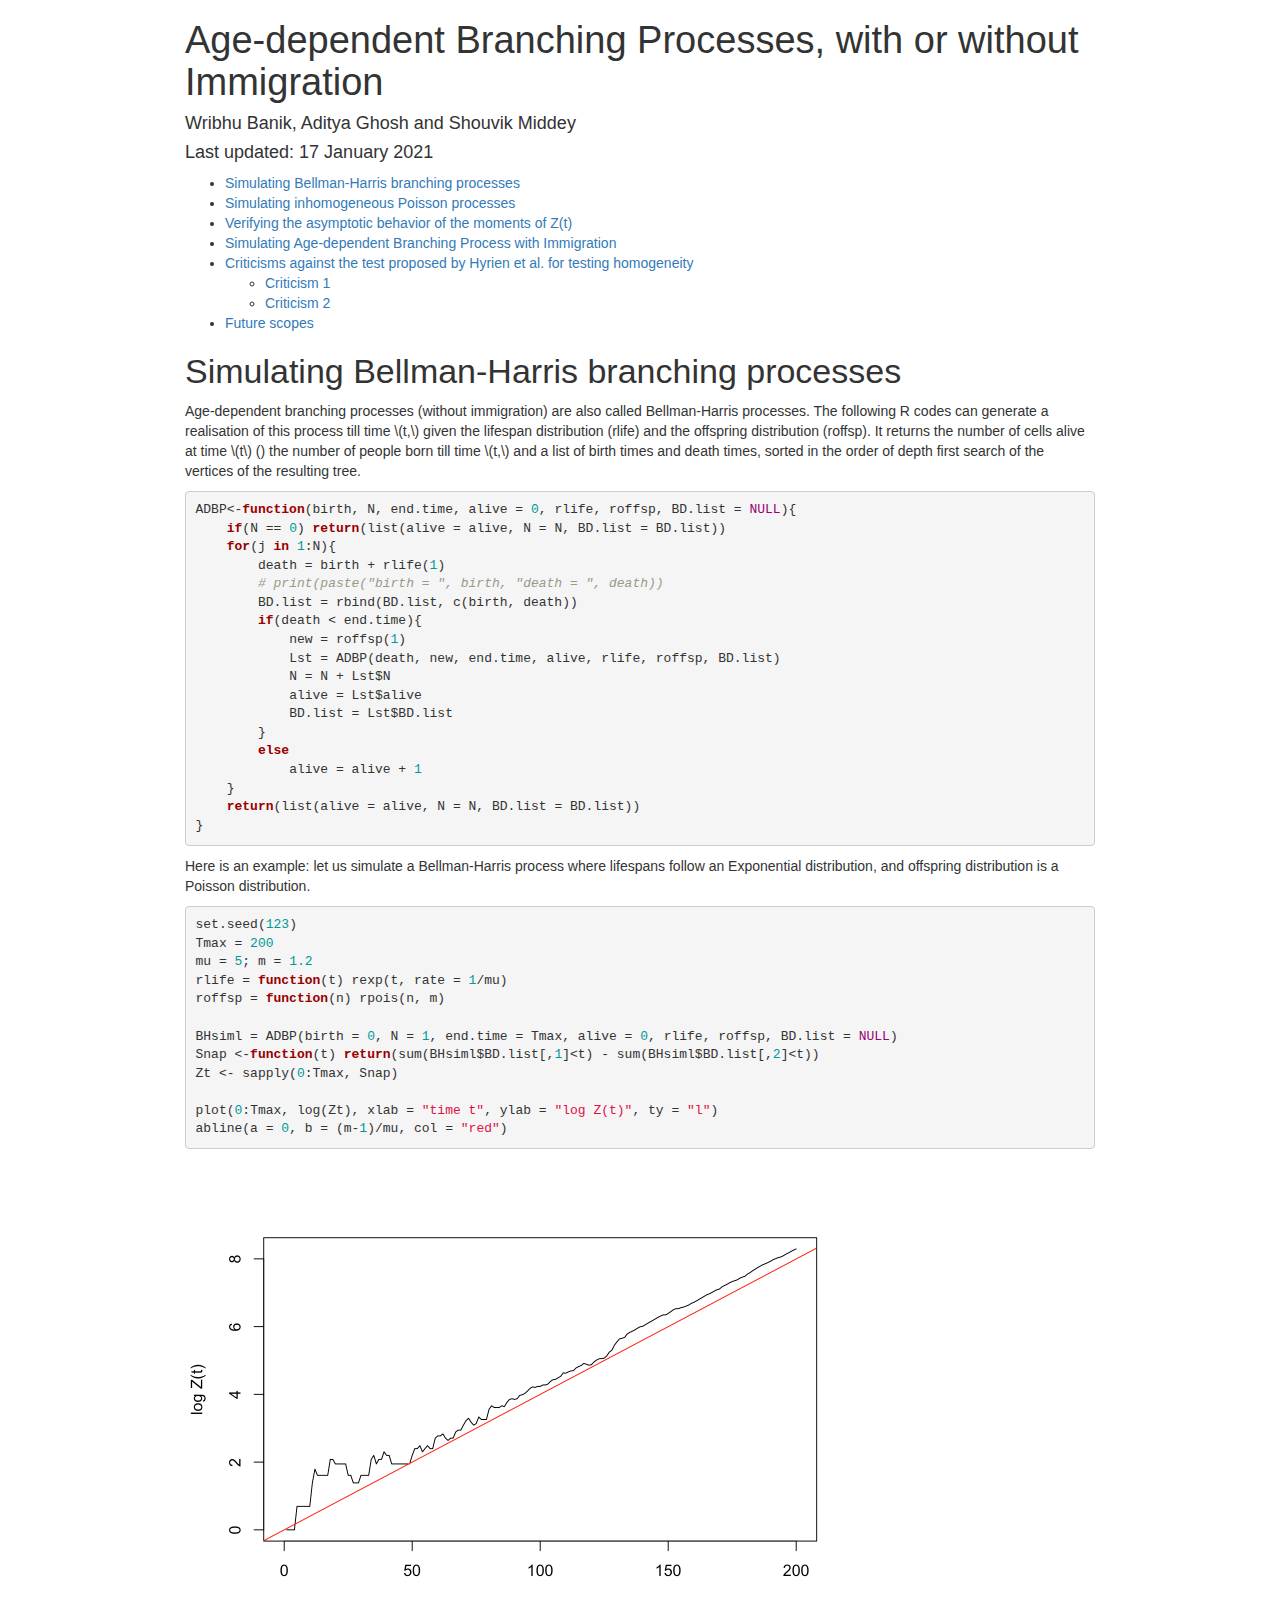
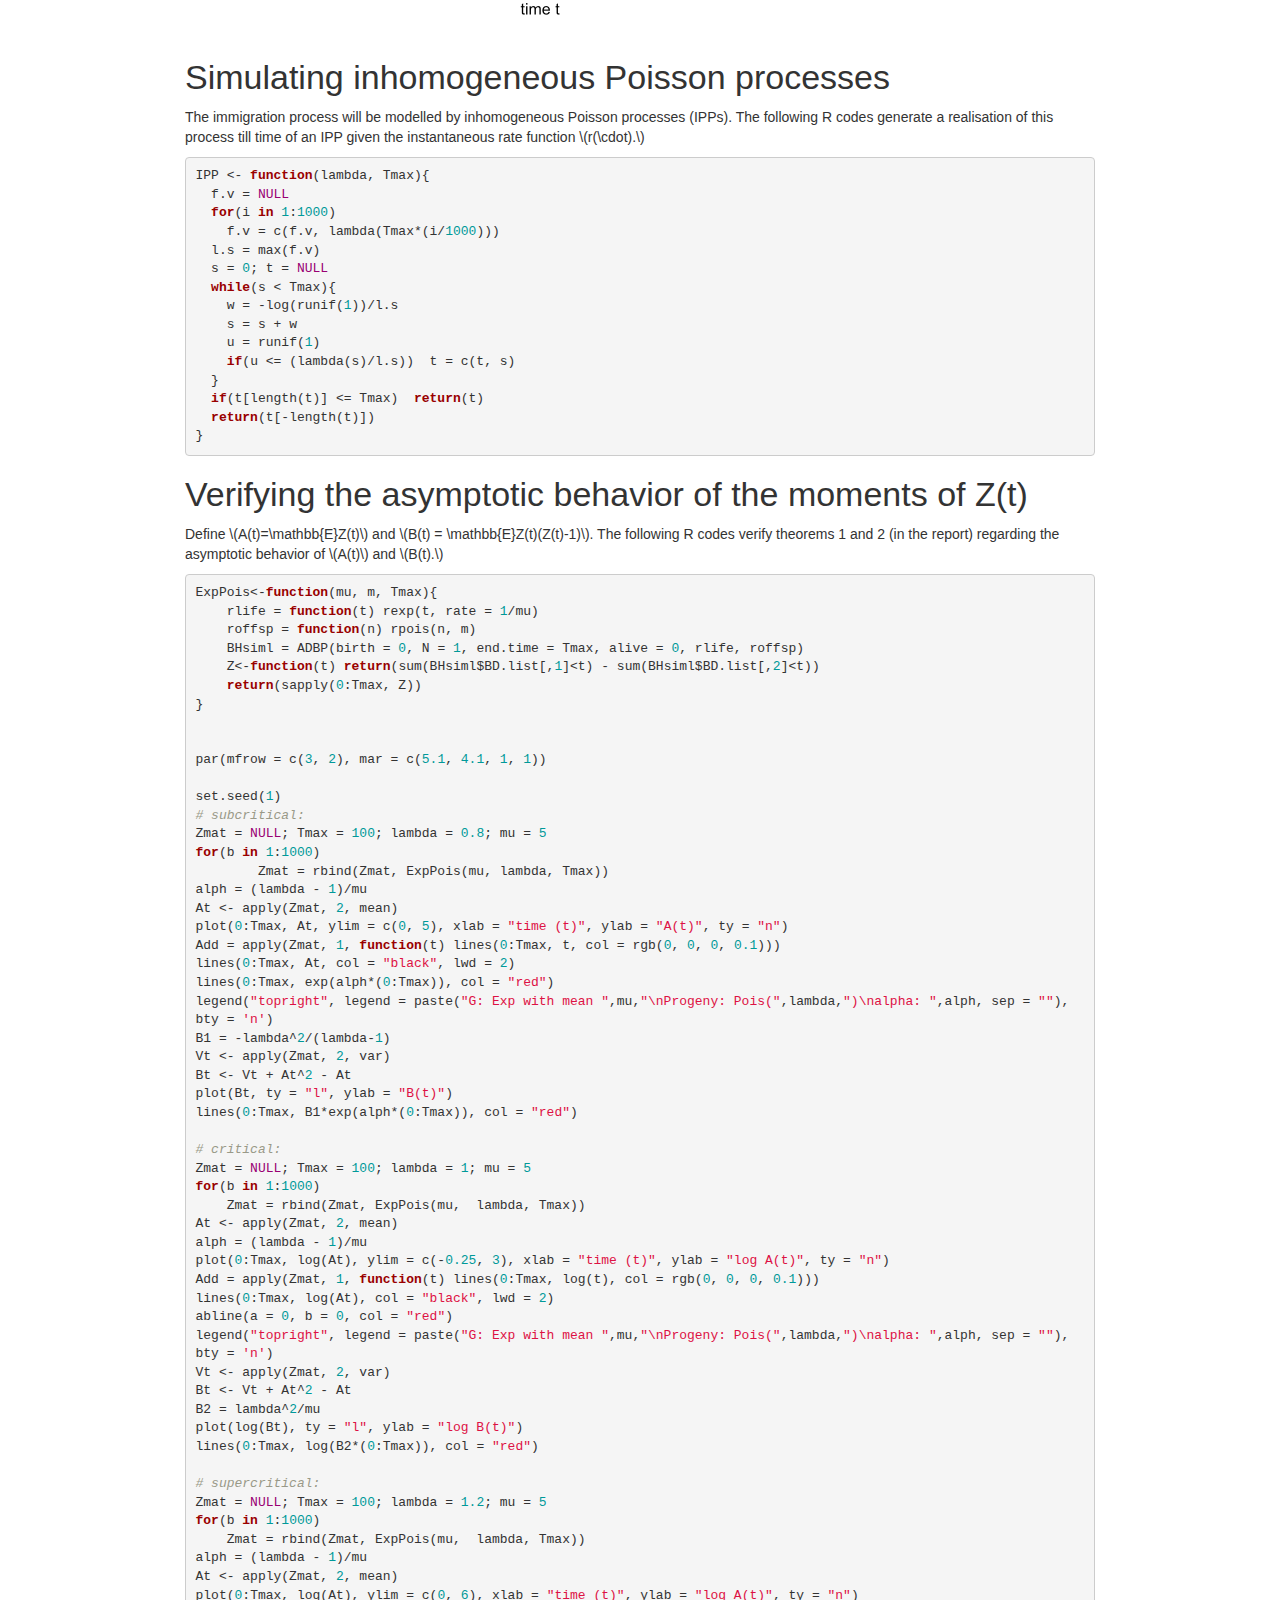
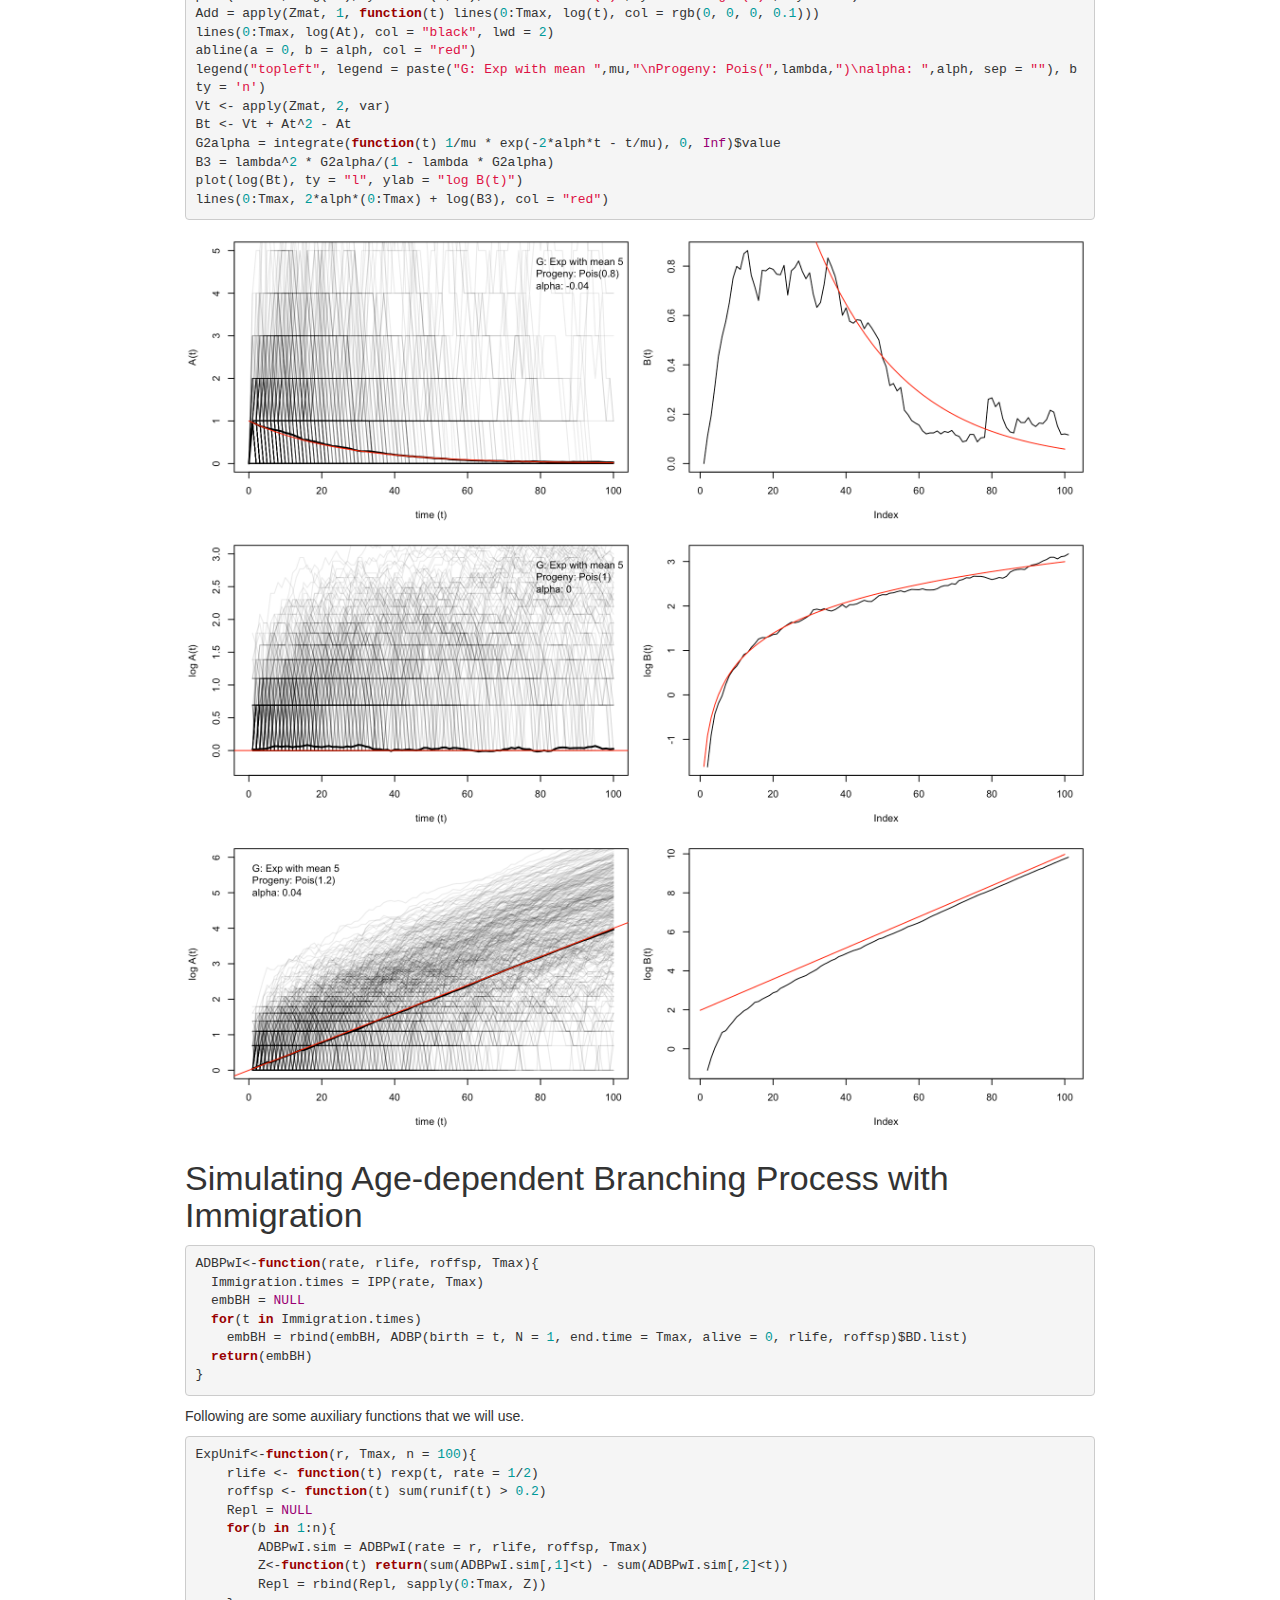
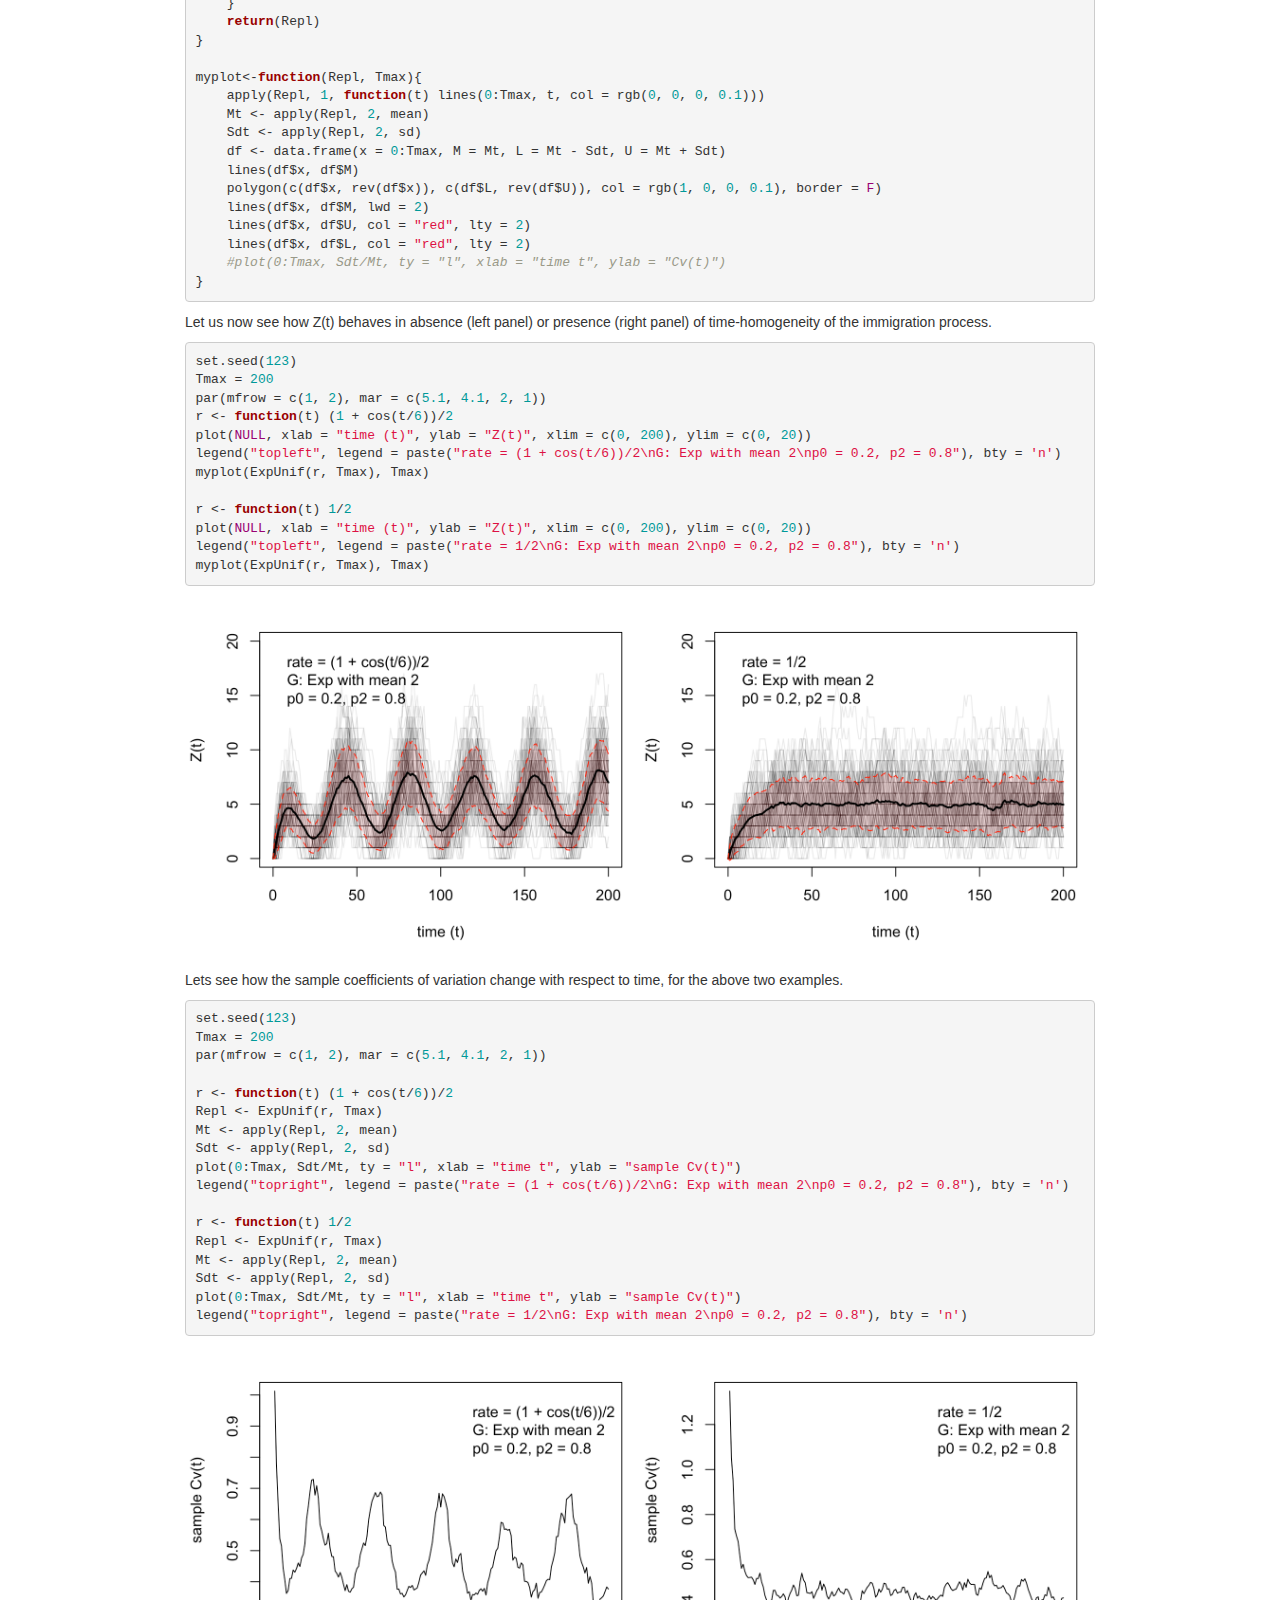
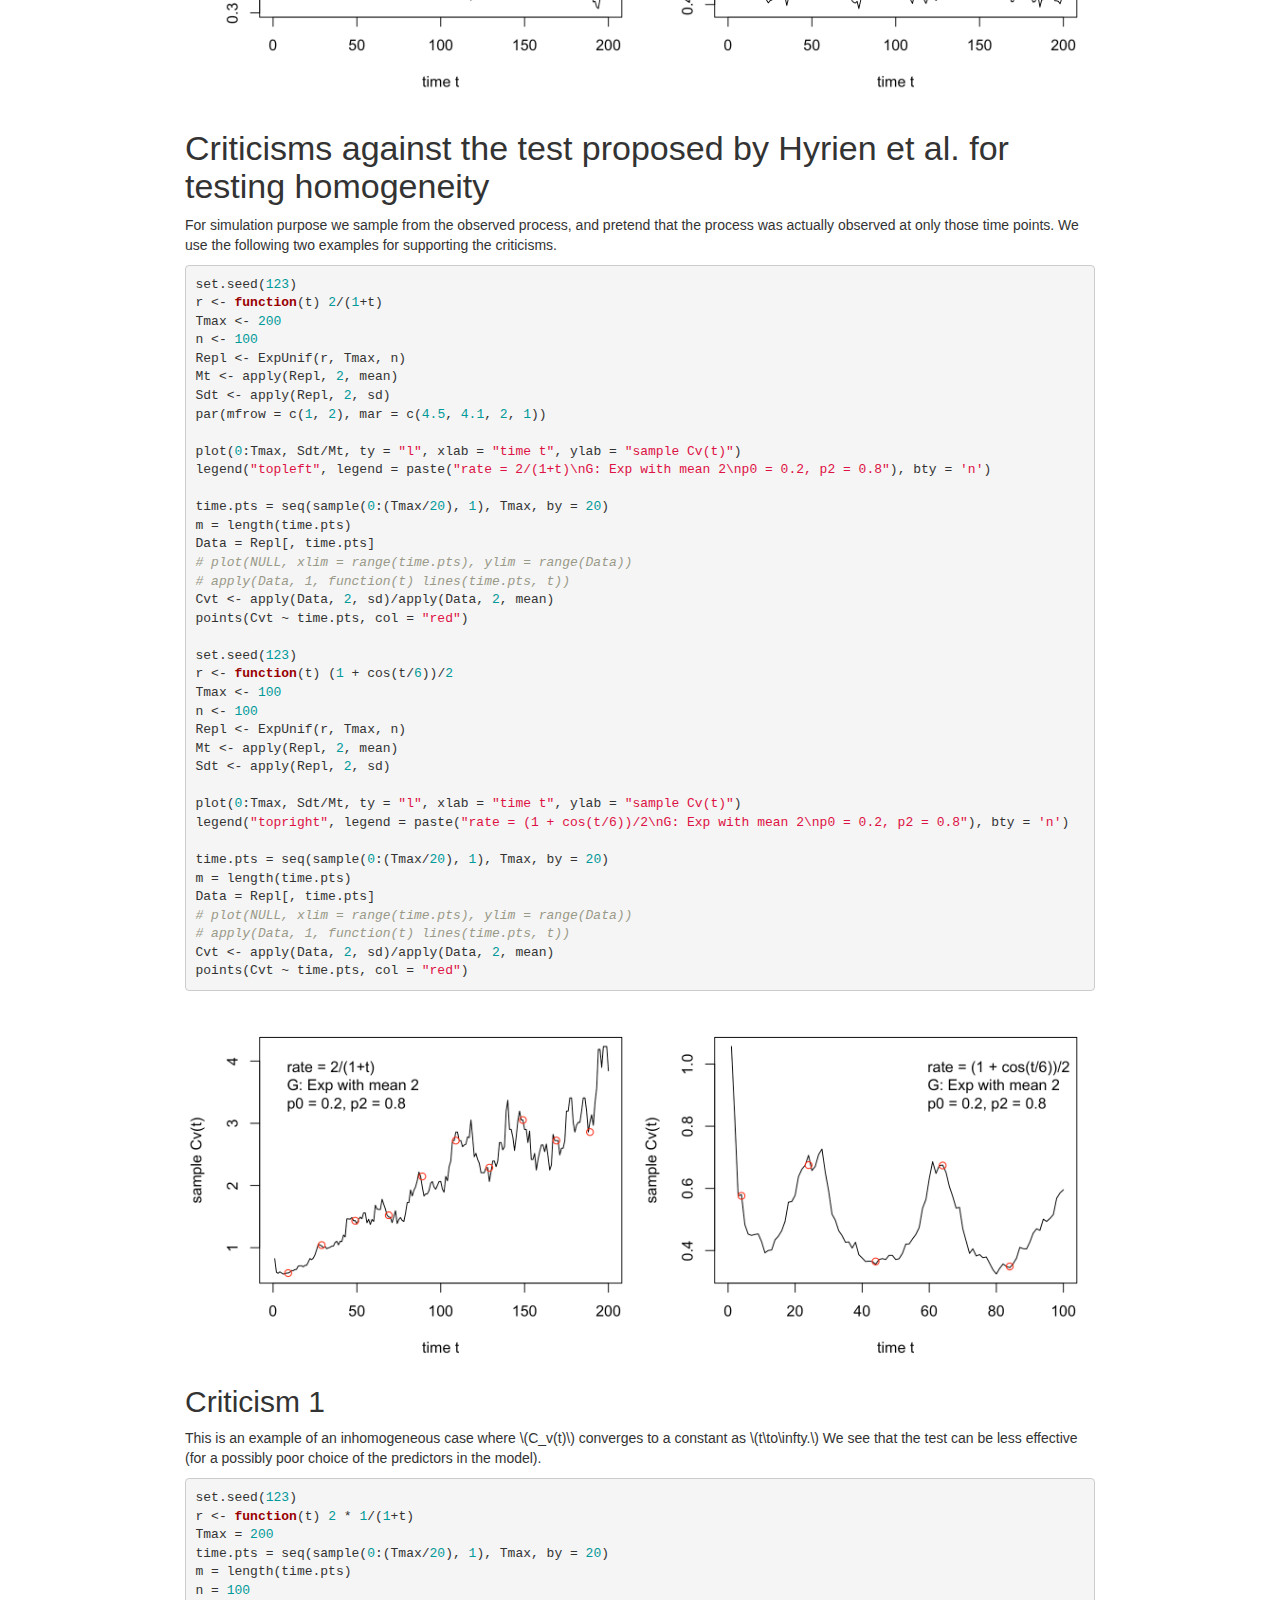
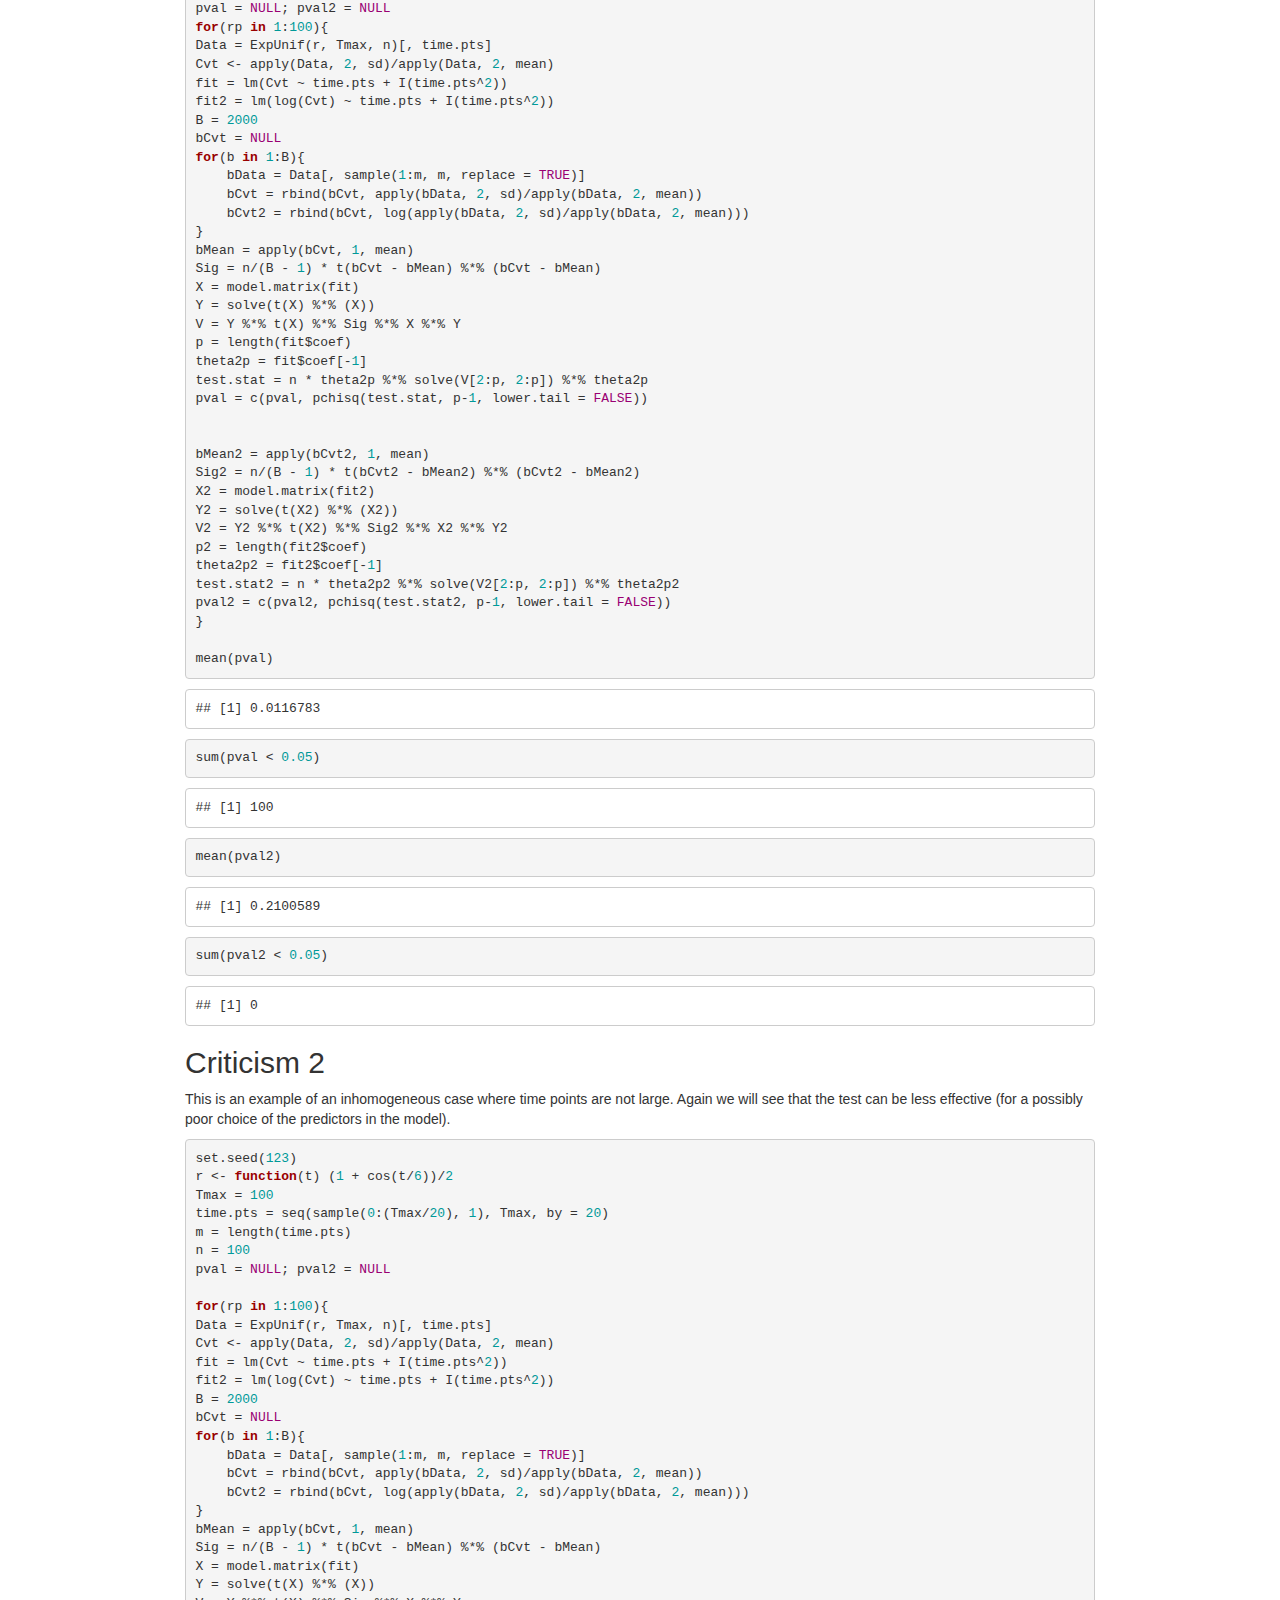
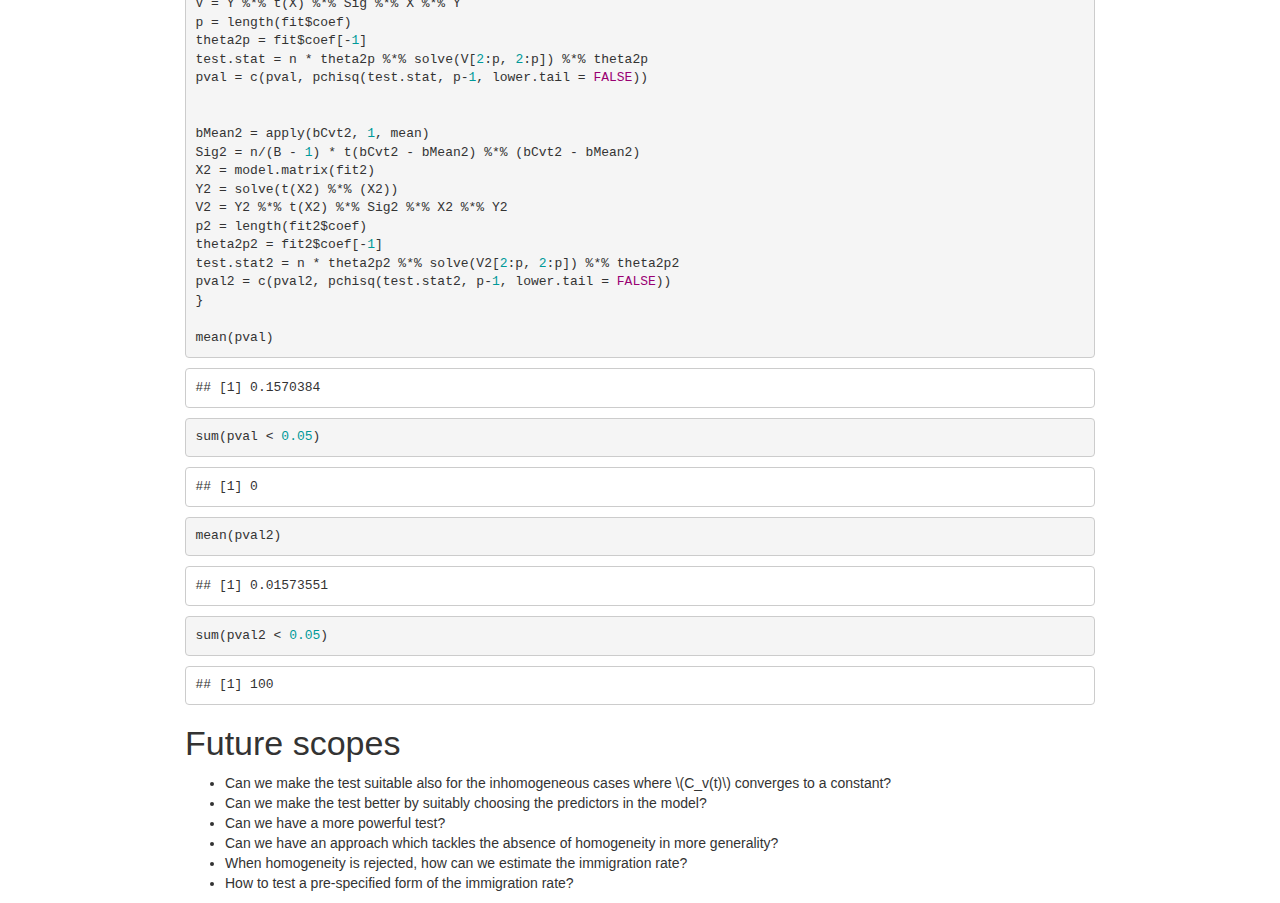
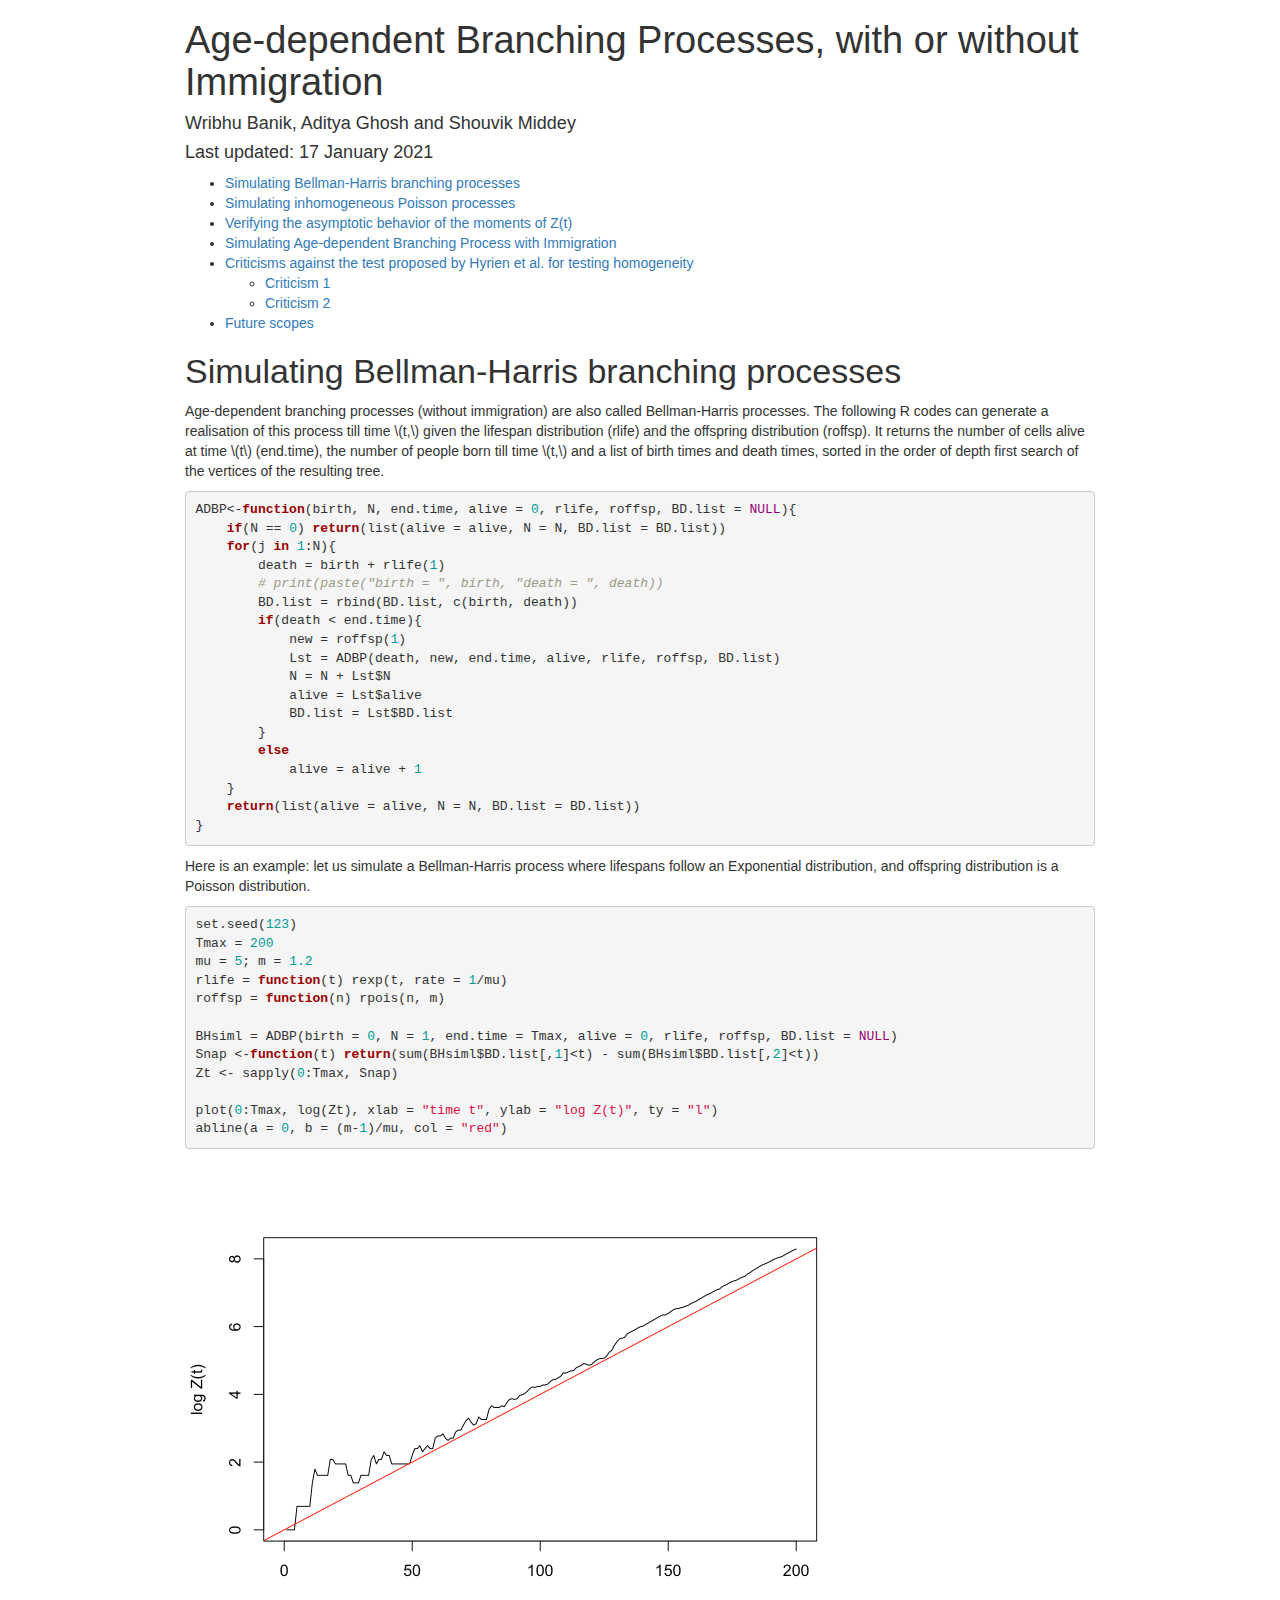
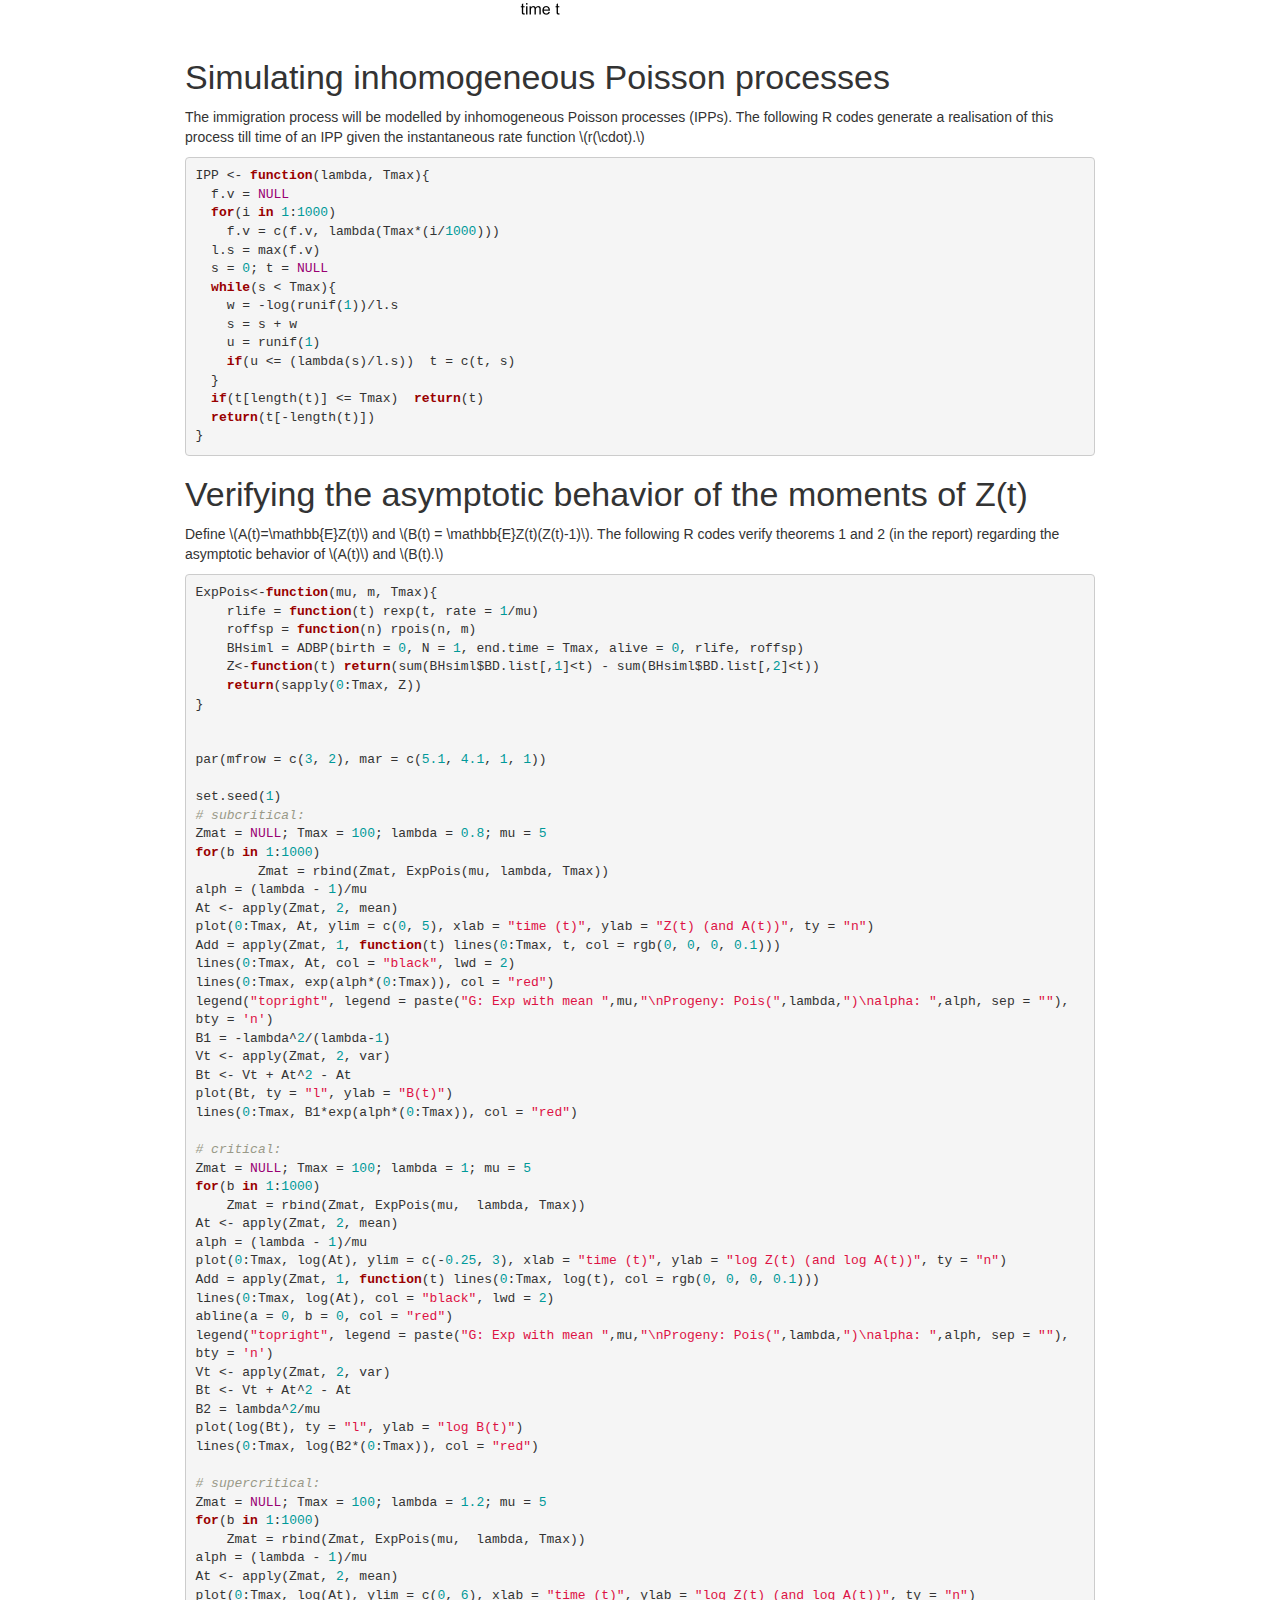
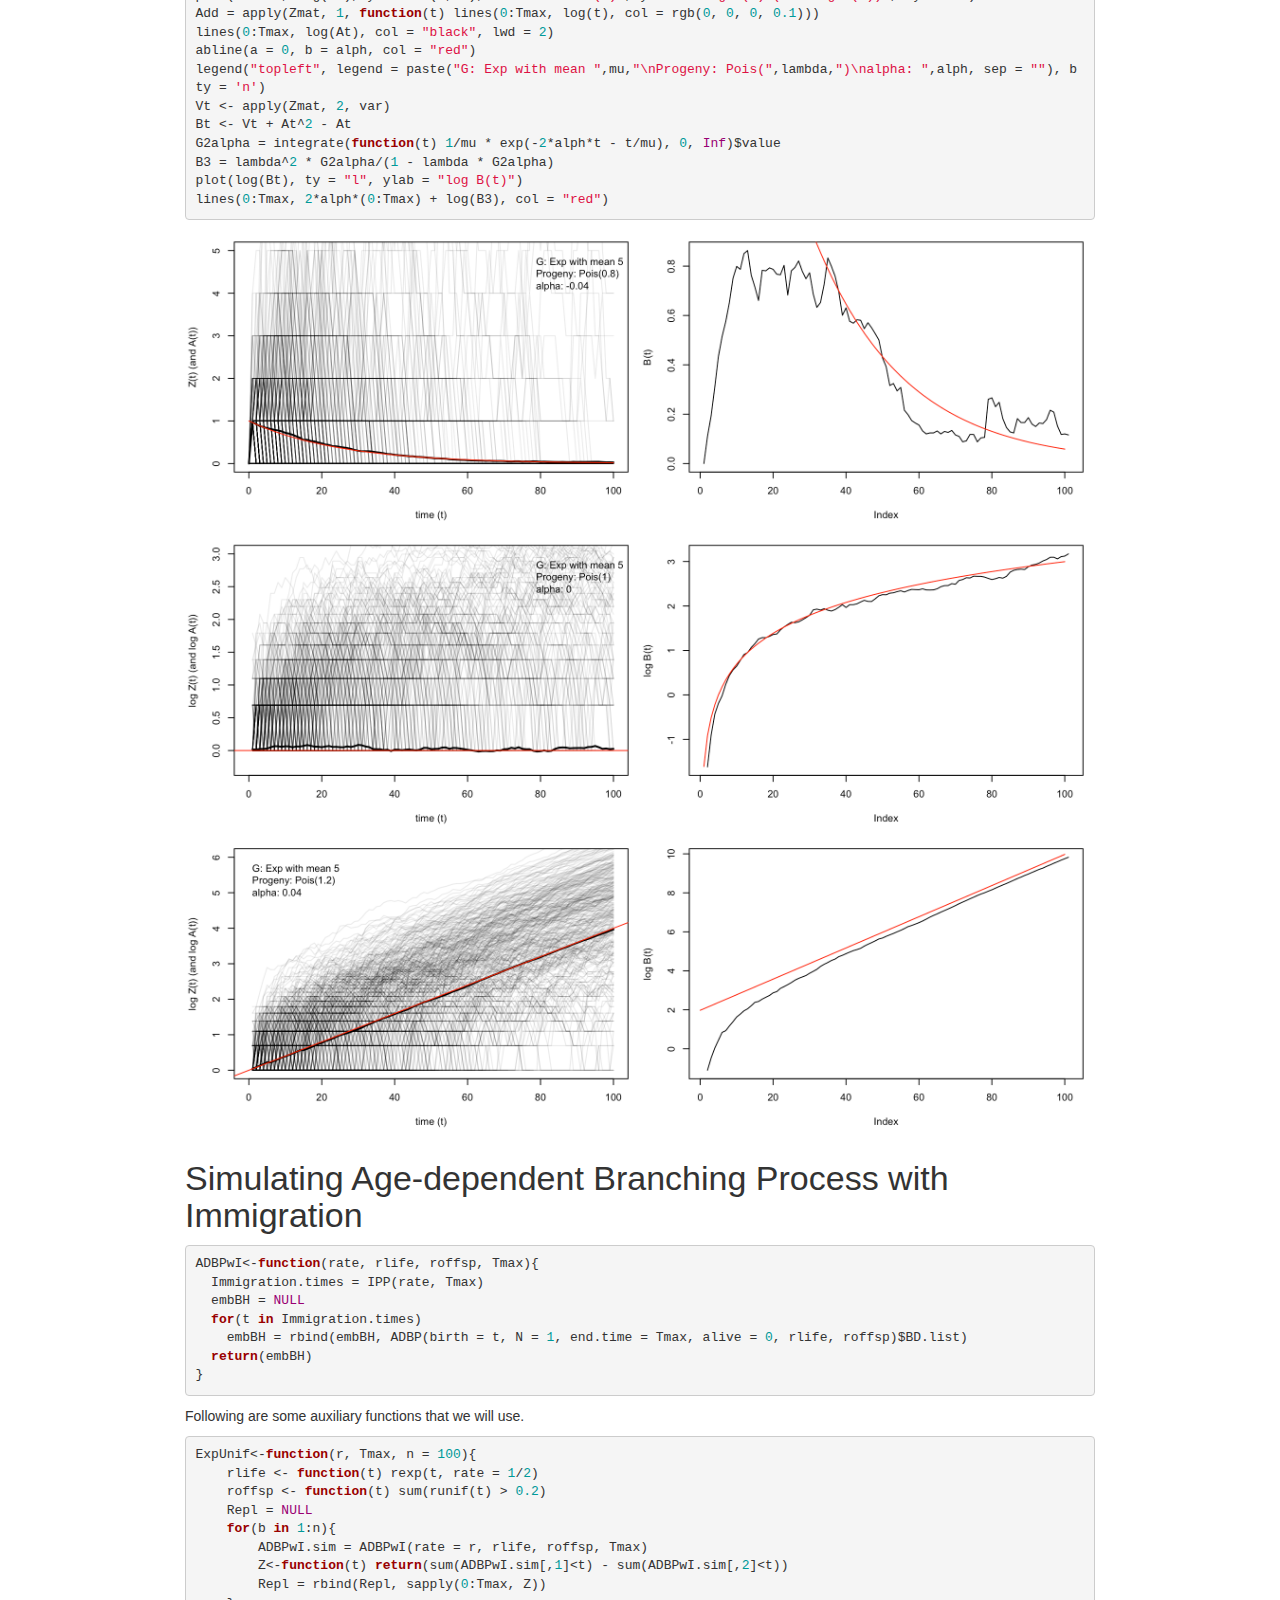
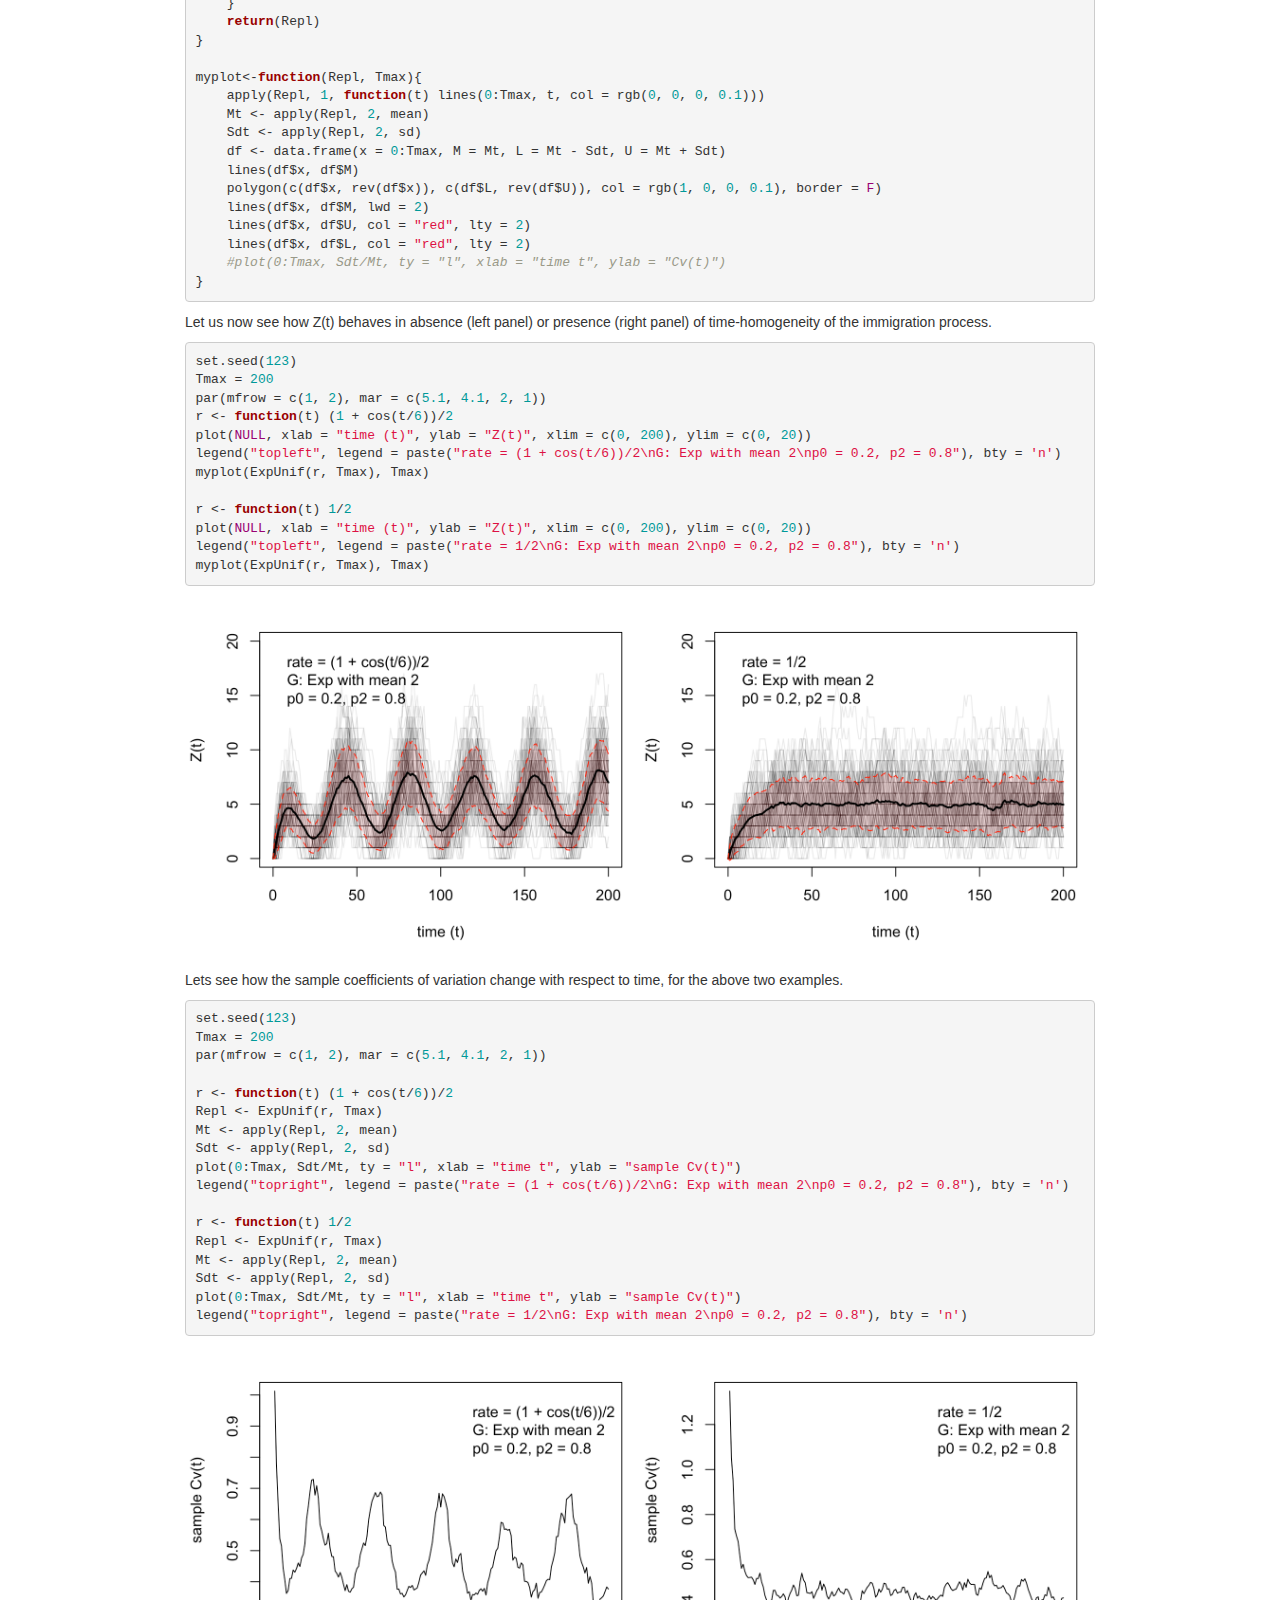
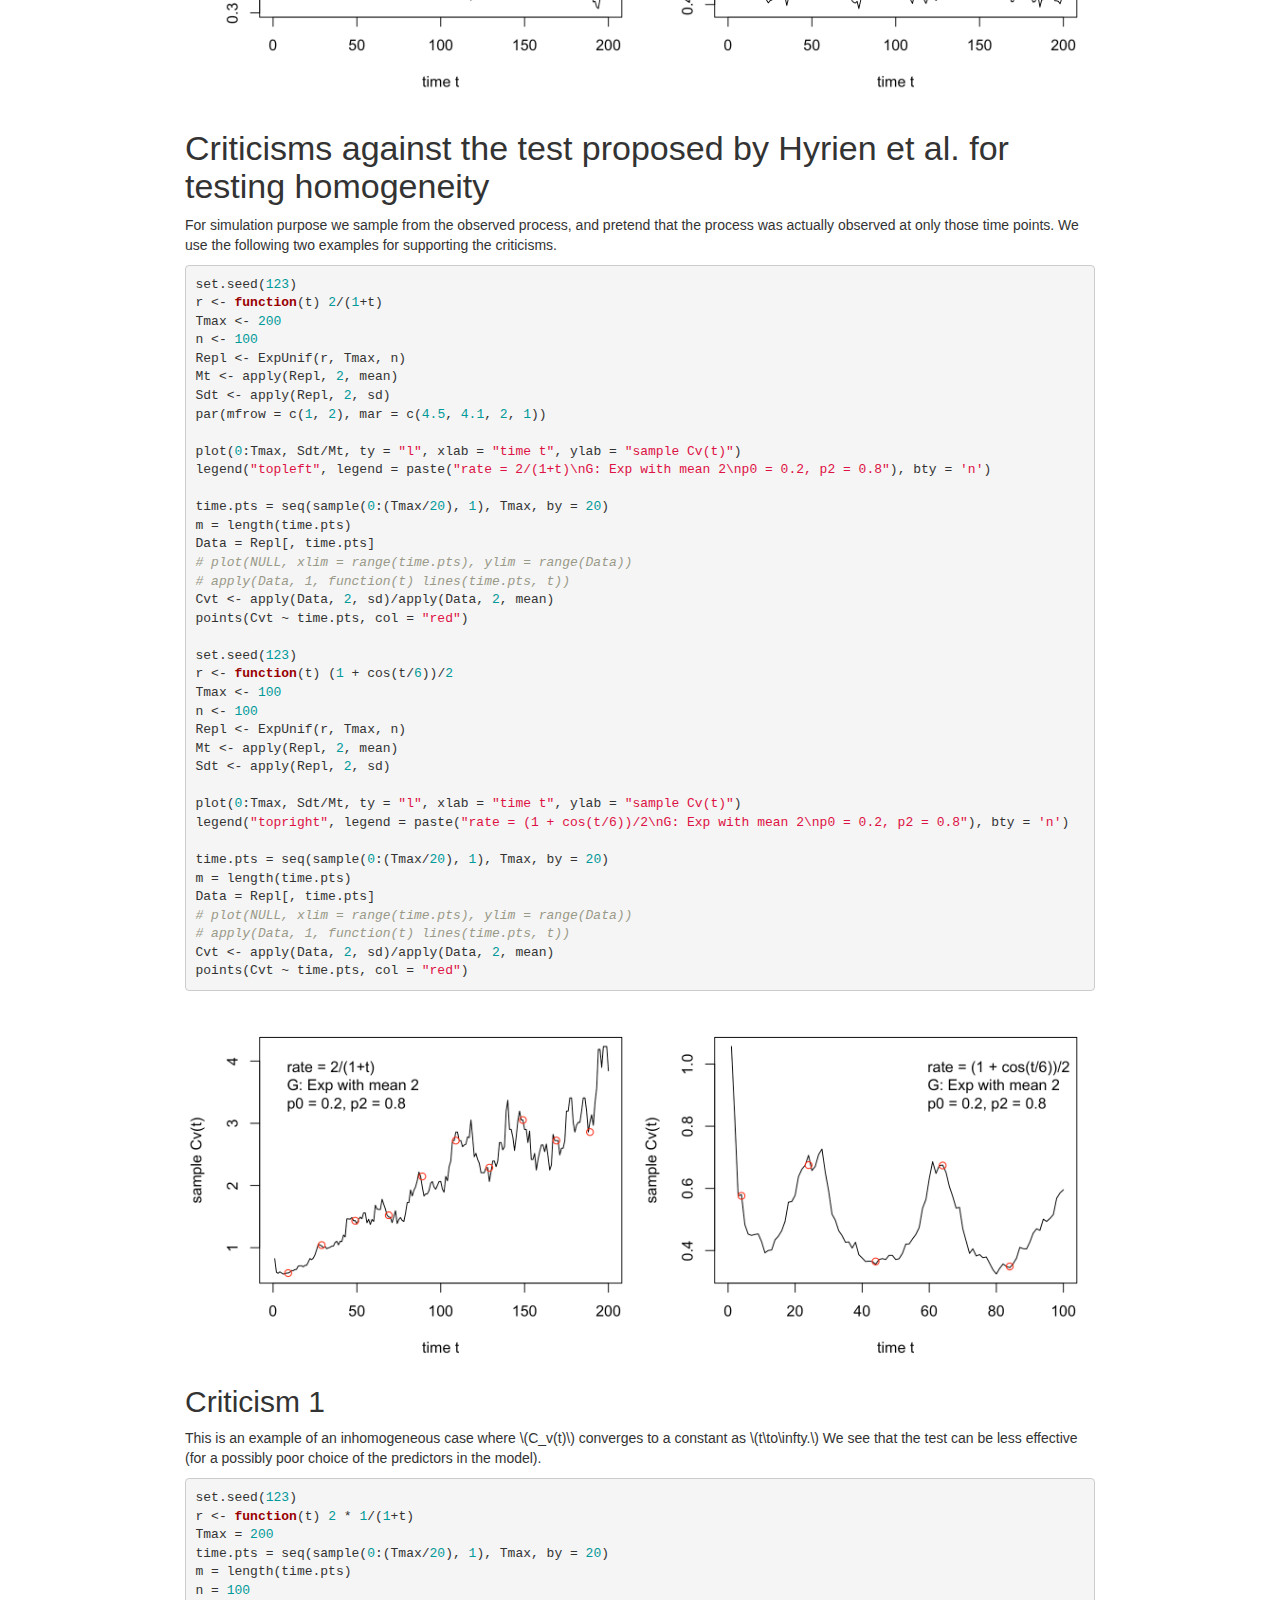
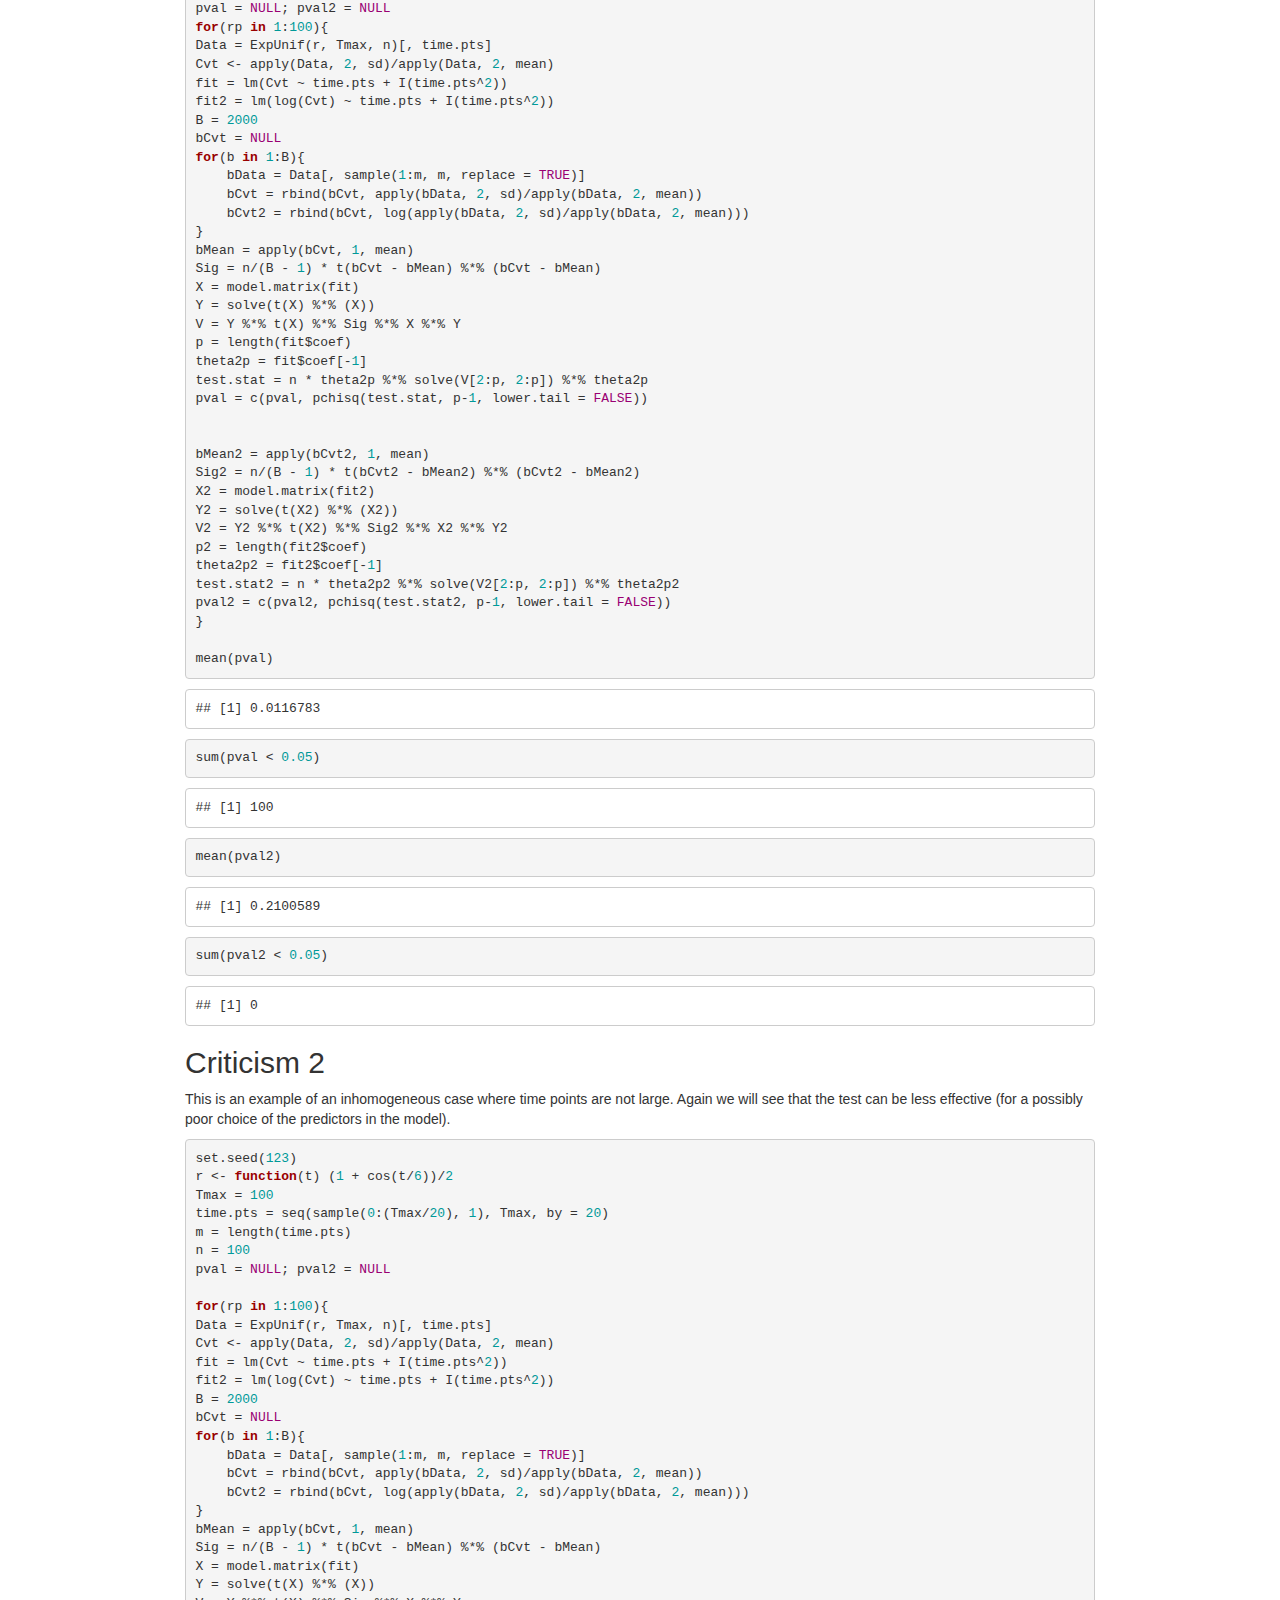
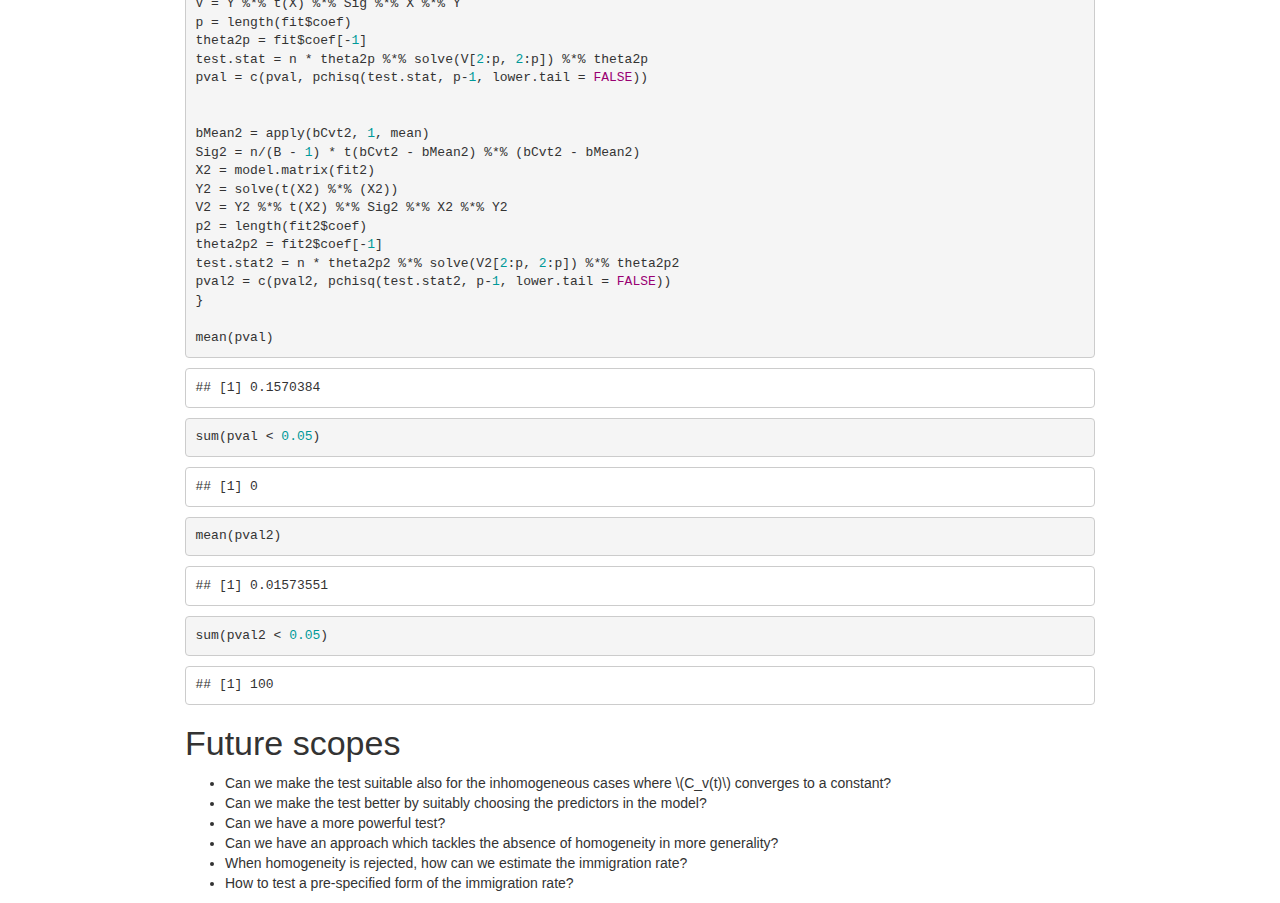
